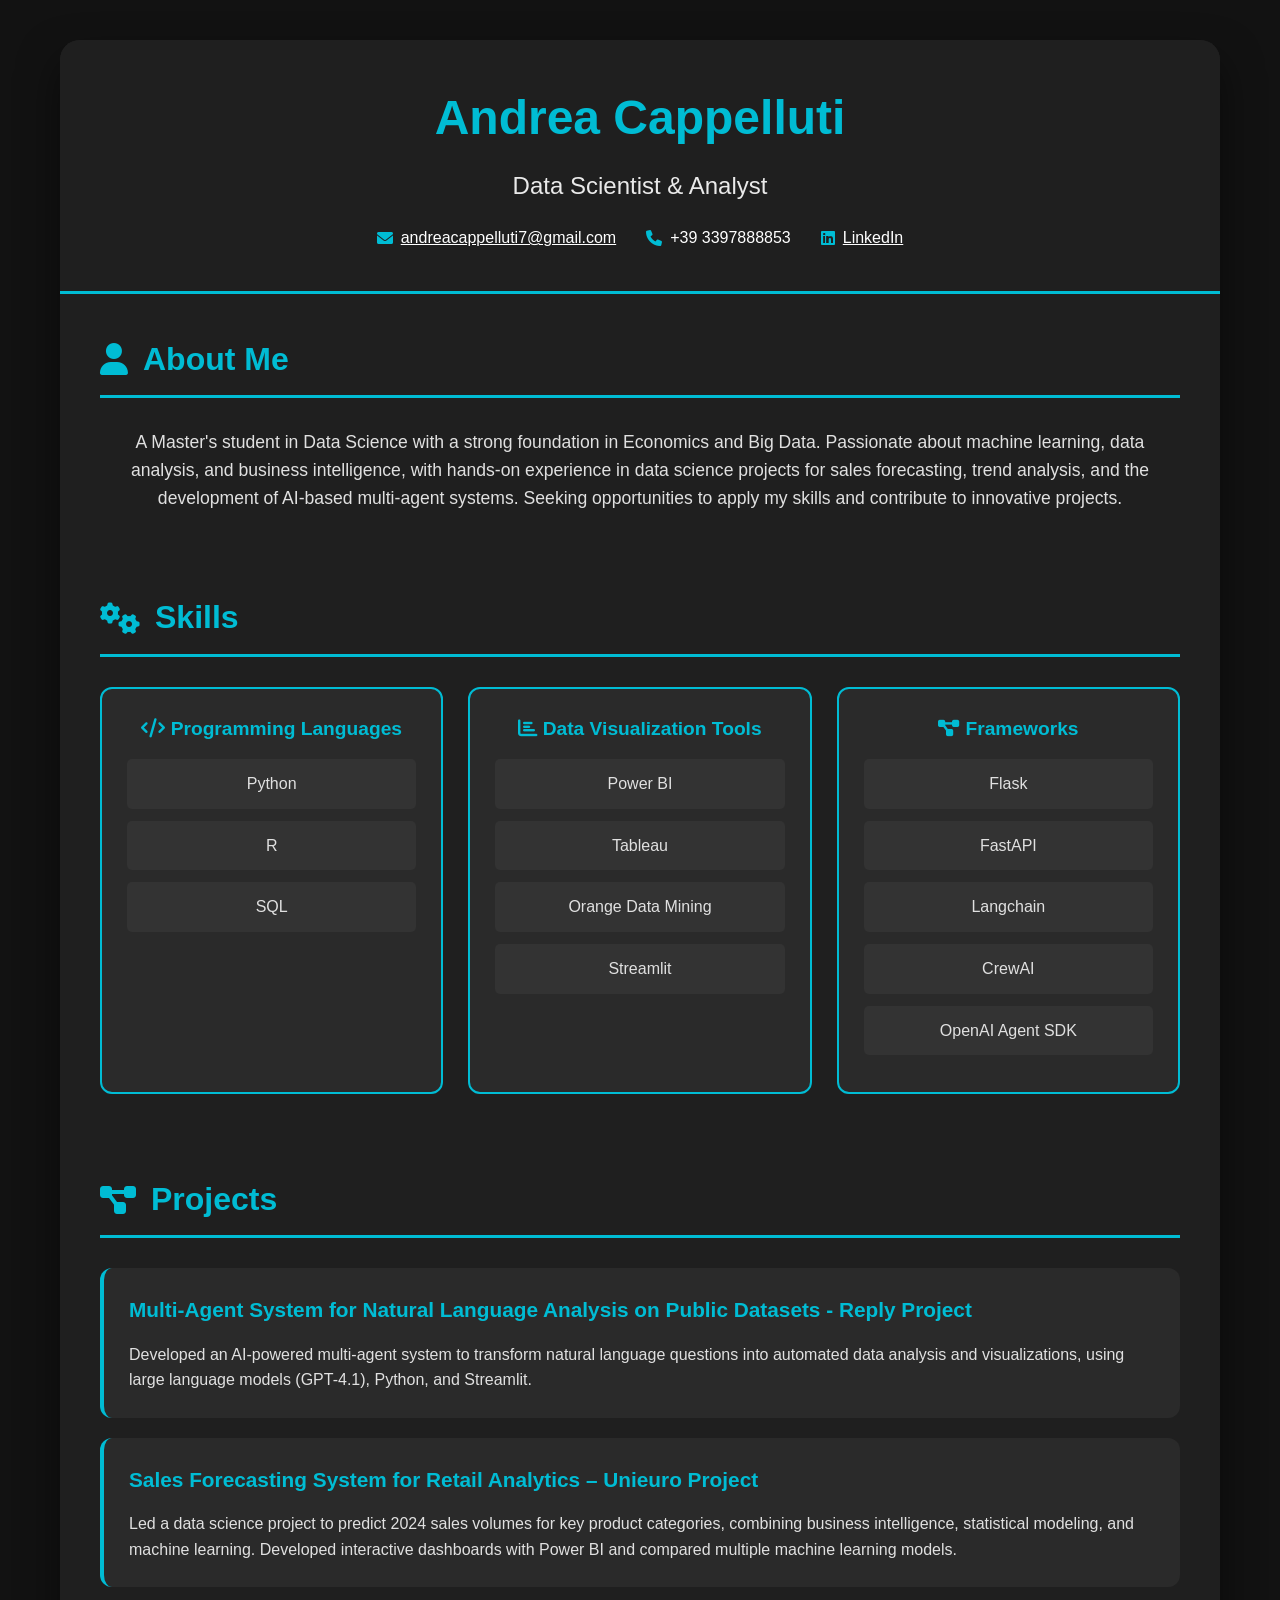
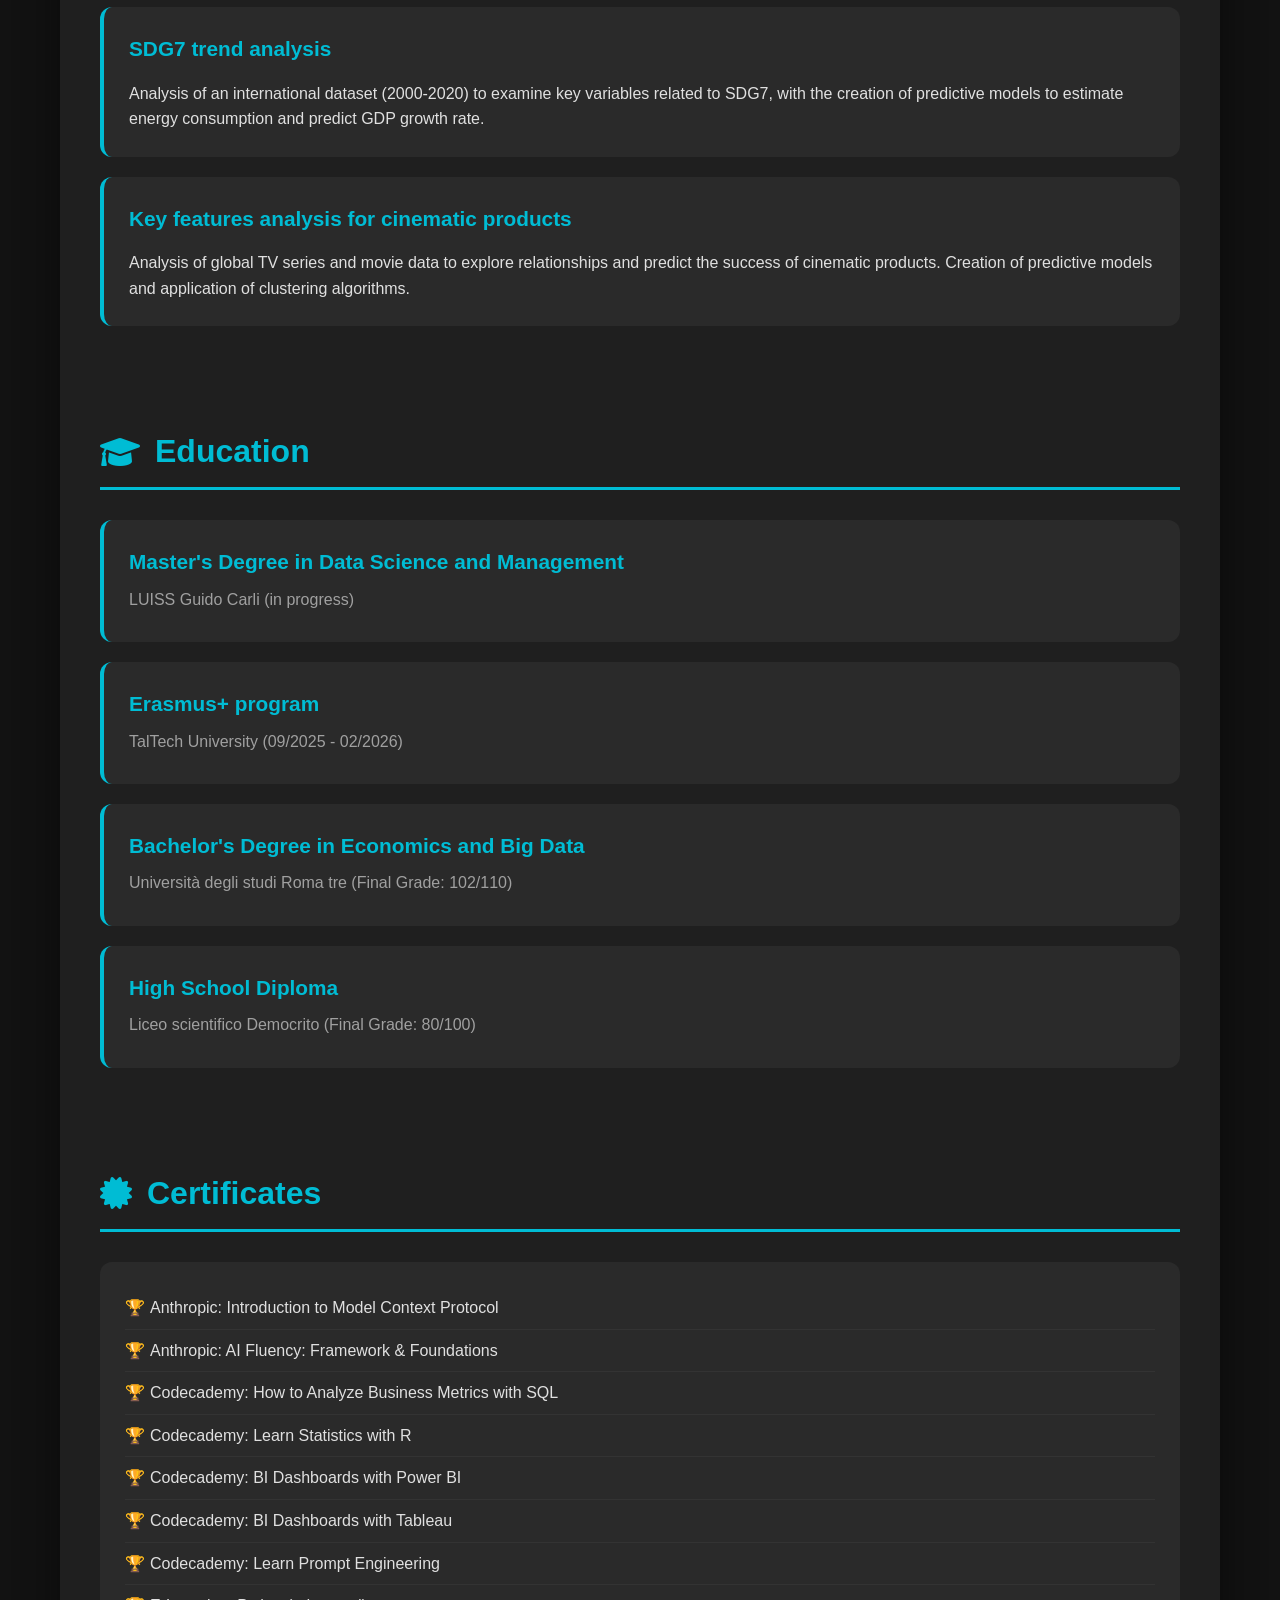
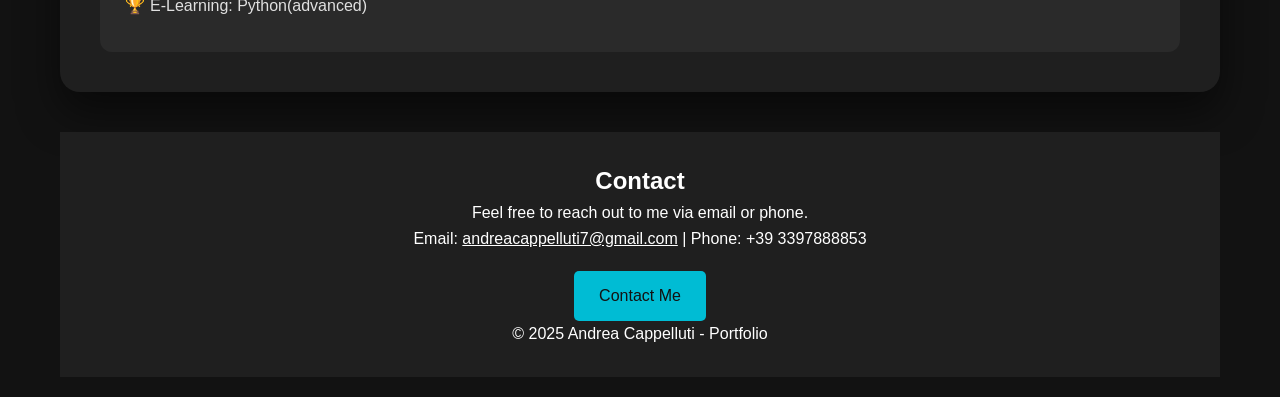
==== index.html @ 11906737 "Rename portfolio_andrea_cappelluti.html to index.html" ====
<!DOCTYPE html>
<html lang="en">
<head>
    <meta charset="UTF-8">
    <meta name="viewport" content="width=device-width, initial-scale=1.0">
    <title>Andrea Cappelluti - Portfolio</title>
    <link href="https://cdnjs.cloudflare.com/ajax/libs/font-awesome/6.0.0/css/all.min.css" rel="stylesheet">
    <style>
        * {
            margin: 0;
            padding: 0;
            box-sizing: border-box;
        }

        body {
            font-family: 'Segoe UI', Tahoma, Geneva, Verdana, sans-serif;
            line-height: 1.6;
            color: #e0e0e0;
            background: #121212;
            min-height: 100vh;
        }

        .container {
            max-width: 1200px;
            margin: 0 auto;
            padding: 20px;
        }

        .portfolio-card {
            background: #1f1f1f;
            border-radius: 20px;
            box-shadow: 0 20px 40px rgba(0, 0, 0, 0.5);
            overflow: hidden;
            margin: 20px 0;
            transition: transform 0.3s ease;
        }

        .portfolio-card:hover {
            transform: translateY(-5px);
        }

        .header {
            background: #1f1f1f;
            color: white;
            padding: 40px;
            text-align: center;
            position: relative;
            border-bottom: 3px solid #00bcd4;
        }

        .profile-info {
            position: relative;
            z-index: 2;
        }

        .name {
            font-size: 3rem;
            font-weight: 700;
            margin-bottom: 10px;
            color: #00bcd4;
        }

        .title {
            font-size: 1.5rem;
            margin-bottom: 20px;
            opacity: 0.9;
        }

        .contact-info {
            display: flex;
            justify-content: center;
            flex-wrap: wrap;
            gap: 30px;
            margin-top: 20px;
        }

        .contact-item {
            display: flex;
            align-items: center;
            gap: 8px;
            font-size: 1rem;
        }

        .contact-item i {
            color: #00bcd4;
        }

        .section {
            padding: 40px;
        }

        .section-title {
            font-size: 2rem;
            margin-bottom: 30px;
            color: #00bcd4;
            border-bottom: 3px solid #00bcd4;
            padding-bottom: 10px;
            display: flex;
            align-items: center;
            gap: 15px;
        }

        .section-title i {
            color: #00bcd4;
        }

        .about-me p {
            font-size: 1.1rem;
            text-align: center;
        }

        .skills-grid {
            display: grid;
            grid-template-columns: repeat(auto-fit, minmax(280px, 1fr));
            gap: 25px;
        }

        .skill-category {
            background: #2a2a2a;
            border-radius: 12px;
            padding: 25px;
            text-align: center;
            border: 2px solid #00bcd4;
            transition: all 0.3s ease;
        }

        .skill-category:hover {
            transform: translateY(-5px);
            box-shadow: 0 10px 20px rgba(0,188,212,0.4);
        }

        .skill-category h3 {
            color: #00bcd4;
            margin-bottom: 15px;
            font-size: 1.2rem;
        }

        .skill-list {
            list-style: none;
            padding: 0;
        }

        .skill-list li {
            background: #333;
            color: #e0e0e0;
            padding: 12px;
            margin-bottom: 12px;
            border-radius: 5px;
            transition: background 0.3s ease;
        }

        .skill-list li:hover {
            background: #00bcd4;
            color: #121212;
        }

        .project-item {
            background: #2a2a2a;
            border-radius: 12px;
            padding: 25px;
            margin-bottom: 20px;
            border-left: 4px solid #00bcd4;
            transition: all 0.3s ease;
        }

        .project-item:hover {
            background: #333;
            transform: translateX(5px);
        }

        .project-title {
            font-size: 1.3rem;
            font-weight: 600;
            color: #00bcd4;
            margin-bottom: 8px;
        }

        .project-description {
            margin-top: 15px;
        }

        .education-item {
            background: #2a2a2a;
            border-radius: 12px;
            padding: 25px;
            margin-bottom: 20px;
            border-left: 4px solid #00bcd4;
        }

        .degree {
            font-size: 1.3rem;
            font-weight: 600;
            color: #00bcd4;
            margin-bottom: 8px;
        }

        .university {
            color: #a0a0a0;
            font-weight: 500;
            margin-bottom: 5px;
        }

        .certificates {
            background: #2a2a2a;
            border-radius: 12px;
            padding: 25px;
            margin-top: 20px;
        }

        .certificates h3 {
            color: #00bcd4;
            margin-bottom: 15px;
        }

        .cert-list {
            list-style: none;
        }

        .cert-list li {
            padding: 8px 0;
            padding-left: 25px;
            position: relative;
            border-bottom: 1px solid #333;
        }

        .cert-list li:last-child {
            border-bottom: none;
        }

        .cert-list li::before {
            content: '🏆';
            position: absolute;
            left: 0;
            color: #00bcd4;
        }

        .footer {
            text-align: center;
            padding: 30px;
            background: #1f1f1f;
            color: white;
            margin-top: 40px;
        }

        .contact-btn {
            display: inline-block;
            padding: 12px 25px;
            background: #00bcd4;
            color: #121212;
            border-radius: 5px;
            text-decoration: none;
            margin-top: 20px;
            transition: background 0.3s ease;
        }

        .contact-btn:hover {
            background: #0097a7;
            text-decoration: none;
        }

    </style>
</head>
<body>
    <div class="container">
        <div class="portfolio-card">
            <div class="header">
                <div class="profile-info">
                    <h1 class="name">Andrea Cappelluti</h1>
                    <p class="title">Data Scientist & Analyst</p>
                    <div class="contact-info">
                        <div class="contact-item">
                            <i class="fas fa-envelope"></i>
                            <a href="mailto:andreacappelluti7@gmail.com" style="color: white;">andreacappelluti7@gmail.com</a>
                        </div>
                        <div class="contact-item">
                            <i class="fas fa-phone"></i>
                            <span>+39 3397888853</span>
                        </div>
                        <div class="contact-item">
                            <i class="fab fa-linkedin"></i>
                            <a href="https://www.linkedin.com/in/andrea-cappelluti-9b1a61282" style="color: white;" target="_blank">LinkedIn</a>
                        </div>
                    </div>
                </div>
            </div>

            <div class="section about-me">
                <h2 class="section-title">
                    <i class="fas fa-user"></i>
                    About Me
                </h2>
                <p>A Master's student in Data Science with a strong foundation in Economics and Big Data. Passionate about machine learning, data analysis, and business intelligence, with hands-on experience in data science projects for sales forecasting, trend analysis, and the development of AI-based multi-agent systems. Seeking opportunities to apply my skills and contribute to innovative projects.</p>
            </div>

            <div class="section">
                <h2 class="section-title">
                    <i class="fas fa-cogs"></i>
                    Skills
                </h2>
                <div class="skills-grid">
                    <div class="skill-category">
                        <h3><i class="fas fa-code"></i> Programming Languages</h3>
                        <ul class="skill-list">
                            <li>Python</li>
                            <li>R</li>
                            <li>SQL</li>
                        </ul>
                    </div>
                    <div class="skill-category">
                        <h3><i class="fas fa-chart-bar"></i> Data Visualization Tools</h3>
                        <ul class="skill-list">
                            <li>Power BI</li>
                            <li>Tableau</li>
                            <li>Orange Data Mining</li>
                            <li>Streamlit</li>
                        </ul>
                    </div>
                    <div class="skill-category">
                        <h3><i class="fas fa-project-diagram"></i> Frameworks</h3>
                        <ul class="skill-list">
                            <li>Flask</li>
                            <li>FastAPI</li>
                            <li>Langchain</li>
                            <li>CrewAI</li>
                            <li>OpenAI Agent SDK</li>
                        </ul>
                    </div>
                </div>
            </div>

            <div class="section">
                <h2 class="section-title">
                    <i class="fas fa-project-diagram"></i>
                    Projects
                </h2>
                <div class="project-item">
                    <h3 class="project-title">Multi-Agent System for Natural Language Analysis on Public Datasets - Reply Project</h3>
                    <p class="project-description">Developed an AI-powered multi-agent system to transform natural language questions into automated data analysis and visualizations, using large language models (GPT-4.1), Python, and Streamlit.</p>
                </div>
                <div class="project-item">
                    <h3 class="project-title">Sales Forecasting System for Retail Analytics – Unieuro Project</h3>
                    <p class="project-description">Led a data science project to predict 2024 sales volumes for key product categories, combining business intelligence, statistical modeling, and machine learning. Developed interactive dashboards with Power BI and compared multiple machine learning models.</p>
                </div>
                <div class="project-item">
                    <h3 class="project-title">SDG7 trend analysis</h3>
                    <p class="project-description">Analysis of an international dataset (2000-2020) to examine key variables related to SDG7, with the creation of predictive models to estimate energy consumption and predict GDP growth rate.</p>
                </div>
                <div class="project-item">
                    <h3 class="project-title">Key features analysis for cinematic products</h3>
                    <p class="project-description">Analysis of global TV series and movie data to explore relationships and predict the success of cinematic products. Creation of predictive models and application of clustering algorithms.</p>
                </div>
            </div>

            <div class="section">
                <h2 class="section-title">
                    <i class="fas fa-graduation-cap"></i>
                    Education
                </h2>
                <div class="education-item">
                    <h3 class="degree">Master's Degree in Data Science and Management</h3>
                    <p class="university">LUISS Guido Carli (in progress)</p>
                </div>
                <div class="education-item">
                    <h3 class="degree">Erasmus+ program</h3>
                    <p class="university">TalTech University (09/2025 - 02/2026)</p>
                </div>
                <div class="education-item">
                    <h3 class="degree">Bachelor's Degree in Economics and Big Data</h3>
                    <p class="university">Università degli studi Roma tre (Final Grade: 102/110)</p>
                </div>
                <div class="education-item">
                    <h3 class="degree">High School Diploma</h3>
                    <p class="university">Liceo scientifico Democrito (Final Grade: 80/100)</p>
                </div>
            </div>

            <div class="section">
                <h2 class="section-title">
                    <i class="fas fa-certificate"></i>
                    Certificates
                </h2>
                <div class="certificates">
                    <ul class="cert-list">
                        <li>Anthropic: Introduction to Model Context Protocol</li>
                        <li>Anthropic: AI Fluency: Framework & Foundations</li>
                        <li>Codecademy: How to Analyze Business Metrics with SQL</li>
                        <li>Codecademy: Learn Statistics with R</li>
                        <li>Codecademy: BI Dashboards with Power BI</li>
                        <li>Codecademy: BI Dashboards with Tableau</li>
                        <li>Codecademy: Learn Prompt Engineering</li>
                        <li>E-Learning: Python(advanced)</li>
                    </ul>
                </div>
            </div>
        </div>

        <div class="footer" id="contact">
            <h2>Contact</h2>
            <p>Feel free to reach out to me via email or phone.</p>
            <p>Email: <a href="mailto:andreacappelluti7@gmail.com" style="color: white;">andreacappelluti7@gmail.com</a> | Phone: +39 3397888853</p>
            <a href="#" class="contact-btn">Contact Me</a>
            <p>&copy; 2025 Andrea Cappelluti - Portfolio</p>
        </div>
    </div>

    <script>
        document.querySelectorAll('a[href^="#"]').forEach(anchor => {
            anchor.addEventListener('click', function (e) {
                e.preventDefault();
                document.querySelector(this.getAttribute('href')).scrollIntoView({
                    behavior: 'smooth'
                });
            });
        });
    </script>
</body>
</html>
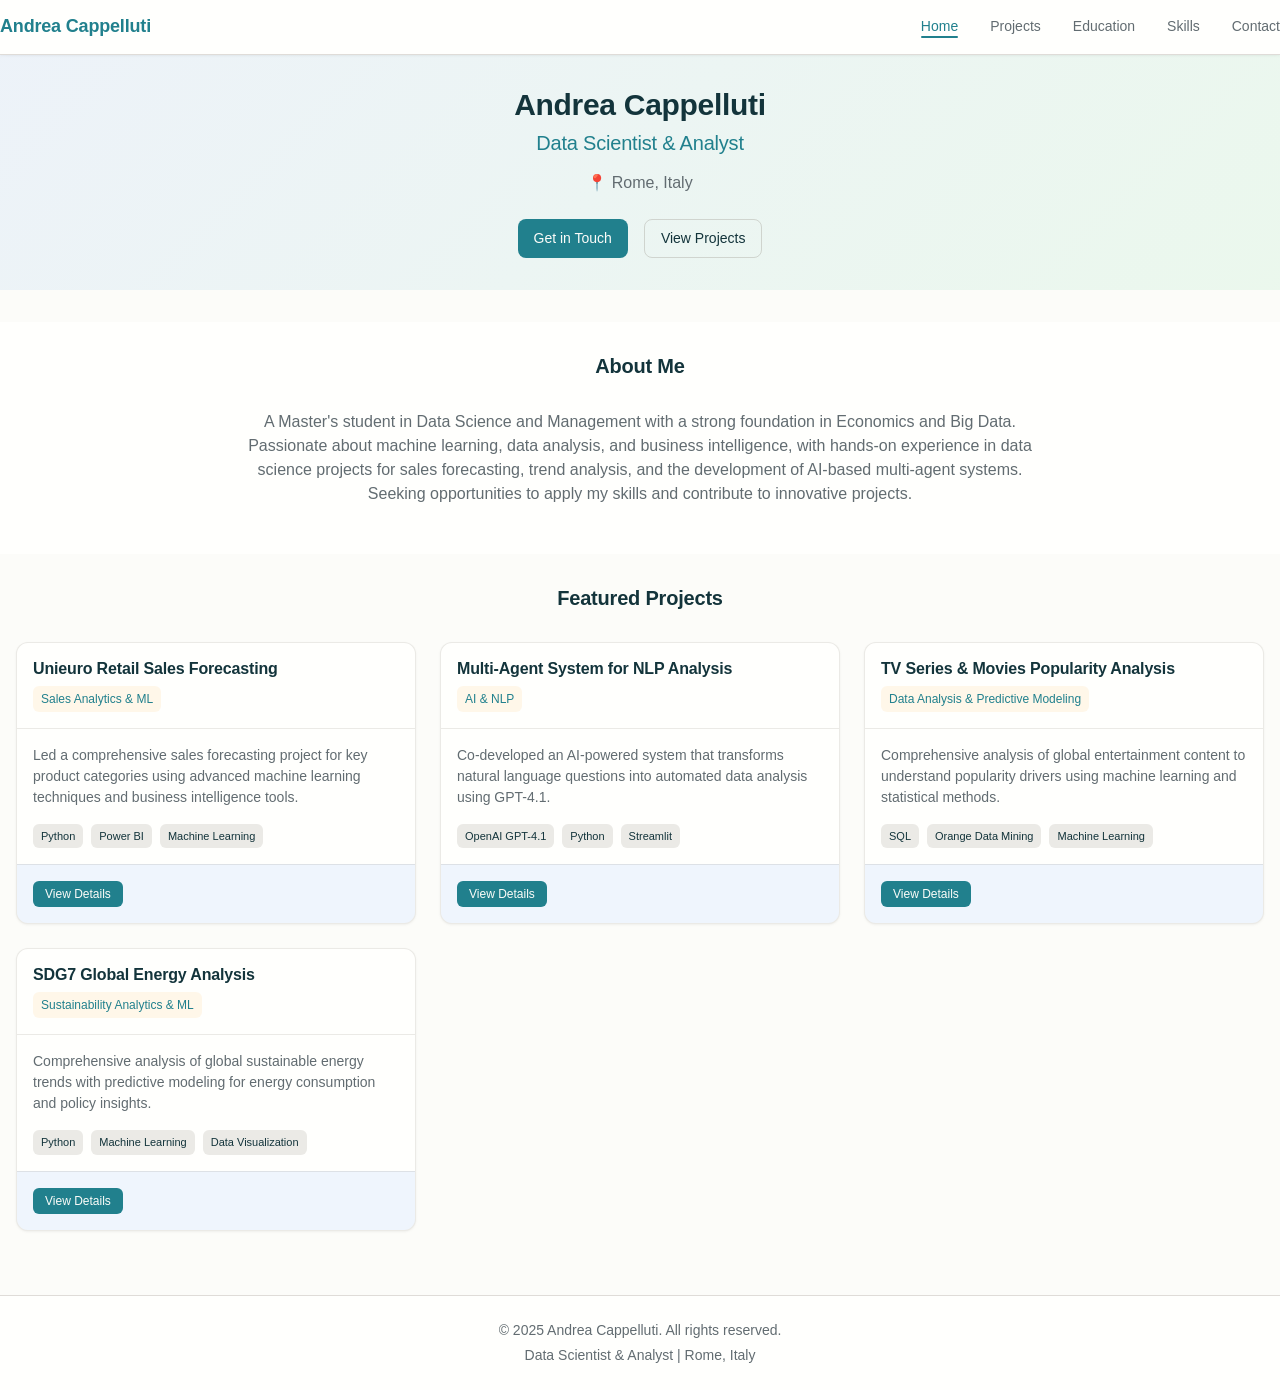
==== commit 1d0a4403: "Add files via upload" ====
--- a/index.html
+++ b/index.html
@@ -1,418 +1,409 @@
-
 <!DOCTYPE html>
 <html lang="en">
 <head>
     <meta charset="UTF-8">
     <meta name="viewport" content="width=device-width, initial-scale=1.0">
-    <title>Andrea Cappelluti - Portfolio</title>
-    <link href="https://cdnjs.cloudflare.com/ajax/libs/font-awesome/6.0.0/css/all.min.css" rel="stylesheet">
-    <style>
-        * {
-            margin: 0;
-            padding: 0;
-            box-sizing: border-box;
-        }
-
-        body {
-            font-family: 'Segoe UI', Tahoma, Geneva, Verdana, sans-serif;
-            line-height: 1.6;
-            color: #e0e0e0;
-            background: #121212;
-            min-height: 100vh;
-        }
-
-        .container {
-            max-width: 1200px;
-            margin: 0 auto;
-            padding: 20px;
-        }
-
-        .portfolio-card {
-            background: #1f1f1f;
-            border-radius: 20px;
-            box-shadow: 0 20px 40px rgba(0, 0, 0, 0.5);
-            overflow: hidden;
-            margin: 20px 0;
-            transition: transform 0.3s ease;
-        }
-
-        .portfolio-card:hover {
-            transform: translateY(-5px);
-        }
-
-        .header {
-            background: #1f1f1f;
-            color: white;
-            padding: 40px;
-            text-align: center;
-            position: relative;
-            border-bottom: 3px solid #00bcd4;
-        }
-
-        .profile-info {
-            position: relative;
-            z-index: 2;
-        }
-
-        .name {
-            font-size: 3rem;
-            font-weight: 700;
-            margin-bottom: 10px;
-            color: #00bcd4;
-        }
-
-        .title {
-            font-size: 1.5rem;
-            margin-bottom: 20px;
-            opacity: 0.9;
-        }
-
-        .contact-info {
-            display: flex;
-            justify-content: center;
-            flex-wrap: wrap;
-            gap: 30px;
-            margin-top: 20px;
-        }
-
-        .contact-item {
-            display: flex;
-            align-items: center;
-            gap: 8px;
-            font-size: 1rem;
-        }
-
-        .contact-item i {
-            color: #00bcd4;
-        }
-
-        .section {
-            padding: 40px;
-        }
-
-        .section-title {
-            font-size: 2rem;
-            margin-bottom: 30px;
-            color: #00bcd4;
-            border-bottom: 3px solid #00bcd4;
-            padding-bottom: 10px;
-            display: flex;
-            align-items: center;
-            gap: 15px;
-        }
-
-        .section-title i {
-            color: #00bcd4;
-        }
-
-        .about-me p {
-            font-size: 1.1rem;
-            text-align: center;
-        }
-
-        .skills-grid {
-            display: grid;
-            grid-template-columns: repeat(auto-fit, minmax(280px, 1fr));
-            gap: 25px;
-        }
-
-        .skill-category {
-            background: #2a2a2a;
-            border-radius: 12px;
-            padding: 25px;
-            text-align: center;
-            border: 2px solid #00bcd4;
-            transition: all 0.3s ease;
-        }
-
-        .skill-category:hover {
-            transform: translateY(-5px);
-            box-shadow: 0 10px 20px rgba(0,188,212,0.4);
-        }
-
-        .skill-category h3 {
-            color: #00bcd4;
-            margin-bottom: 15px;
-            font-size: 1.2rem;
-        }
-
-        .skill-list {
-            list-style: none;
-            padding: 0;
-        }
-
-        .skill-list li {
-            background: #333;
-            color: #e0e0e0;
-            padding: 12px;
-            margin-bottom: 12px;
-            border-radius: 5px;
-            transition: background 0.3s ease;
-        }
-
-        .skill-list li:hover {
-            background: #00bcd4;
-            color: #121212;
-        }
-
-        .project-item {
-            background: #2a2a2a;
-            border-radius: 12px;
-            padding: 25px;
-            margin-bottom: 20px;
-            border-left: 4px solid #00bcd4;
-            transition: all 0.3s ease;
-        }
-
-        .project-item:hover {
-            background: #333;
-            transform: translateX(5px);
-        }
-
-        .project-title {
-            font-size: 1.3rem;
-            font-weight: 600;
-            color: #00bcd4;
-            margin-bottom: 8px;
-        }
-
-        .project-description {
-            margin-top: 15px;
-        }
-
-        .education-item {
-            background: #2a2a2a;
-            border-radius: 12px;
-            padding: 25px;
-            margin-bottom: 20px;
-            border-left: 4px solid #00bcd4;
-        }
-
-        .degree {
-            font-size: 1.3rem;
-            font-weight: 600;
-            color: #00bcd4;
-            margin-bottom: 8px;
-        }
-
-        .university {
-            color: #a0a0a0;
-            font-weight: 500;
-            margin-bottom: 5px;
-        }
-
-        .certificates {
-            background: #2a2a2a;
-            border-radius: 12px;
-            padding: 25px;
-            margin-top: 20px;
-        }
-
-        .certificates h3 {
-            color: #00bcd4;
-            margin-bottom: 15px;
-        }
-
-        .cert-list {
-            list-style: none;
-        }
-
-        .cert-list li {
-            padding: 8px 0;
-            padding-left: 25px;
-            position: relative;
-            border-bottom: 1px solid #333;
-        }
-
-        .cert-list li:last-child {
-            border-bottom: none;
-        }
-
-        .cert-list li::before {
-            content: '🏆';
-            position: absolute;
-            left: 0;
-            color: #00bcd4;
-        }
-
-        .footer {
-            text-align: center;
-            padding: 30px;
-            background: #1f1f1f;
-            color: white;
-            margin-top: 40px;
-        }
-
-        .contact-btn {
-            display: inline-block;
-            padding: 12px 25px;
-            background: #00bcd4;
-            color: #121212;
-            border-radius: 5px;
-            text-decoration: none;
-            margin-top: 20px;
-            transition: background 0.3s ease;
-        }
-
-        .contact-btn:hover {
-            background: #0097a7;
-            text-decoration: none;
-        }
-
-    </style>
+    <title>Andrea Cappelluti - Data Scientist & Analyst</title>
+    <link rel="stylesheet" href="style.css">
 </head>
 <body>
-    <div class="container">
-        <div class="portfolio-card">
-            <div class="header">
-                <div class="profile-info">
-                    <h1 class="name">Andrea Cappelluti</h1>
-                    <p class="title">Data Scientist & Analyst</p>
+    <!-- Header Navigation -->
+    <header class="header">
+        <nav class="nav container">
+            <div class="nav__brand">
+                <h2>Andrea Cappelluti</h2>
+            </div>
+            <div class="nav__menu">
+                <ul class="nav__list">
+                    <li><a href="#home" class="nav__link active" data-page="home">Home</a></li>
+                    <li><a href="#projects" class="nav__link" data-page="projects">Projects</a></li>
+                    <li><a href="#education" class="nav__link" data-page="education">Education</a></li>
+                    <li><a href="#skills" class="nav__link" data-page="skills">Skills</a></li>
+                    <li><a href="#contact" class="nav__link" data-page="contact">Contact</a></li>
+                </ul>
+            </div>
+        </nav>
+    </header>
+
+    <main class="main">
+        <!-- HOME PAGE -->
+        <section id="home" class="page active">
+            <!-- Hero Section -->
+            <section class="hero">
+                <div class="container">
+                    <div class="hero__content">
+                        <div class="hero__text">
+                            <h1 class="hero__name">Andrea Cappelluti</h1>
+                            <h2 class="hero__title">Data Scientist & Analyst</h2>
+                            <p class="hero__location">📍 Rome, Italy</p>
+                            <div class="hero__actions">
+                                <a href="#contact" class="btn btn--primary" data-page="contact">Get in Touch</a>
+                                <a href="#projects" class="btn btn--outline" data-page="projects">View Projects</a>
+                            </div>
+                        </div>
+                        
+                    </div>
+                </div>
+            </section>
+
+            <!-- About Section -->
+            <section class="about">
+                <div class="container">
+                    <h2 class="section-title">About Me</h2>
+                    <div class="about__content">
+                        <p class="about__text">A Master's student in Data Science and Management with a strong foundation in Economics and Big Data. Passionate about machine learning, data analysis, and business intelligence, with hands-on experience in data science projects for sales forecasting, trend analysis, and the development of AI-based multi-agent systems. Seeking opportunities to apply my skills and contribute to innovative projects.</p>
+                    </div>
+                </div>
+            </section>
+
+            <!-- Featured Projects Section -->
+            <section class="featured-projects">
+                <div class="container">
+                    <h2 class="section-title">Featured Projects</h2>
+                    <div class="projects-grid">
+                        <div class="project-card" data-project="unieuro-forecasting">
+                            <div class="project-card__header">
+                                <h3 class="project-card__title">Unieuro Retail Sales Forecasting</h3>
+                                <span class="project-card__category">Sales Analytics & ML</span>
+                            </div>
+                            <div class="project-card__body">
+                                <p class="project-card__description">Led a comprehensive sales forecasting project for key product categories using advanced machine learning techniques and business intelligence tools.</p>
+                                <div class="project-card__tech">
+                                    <span class="tech-tag">Python</span>
+                                    <span class="tech-tag">Power BI</span>
+                                    <span class="tech-tag">Machine Learning</span>
+                                </div>
+                            </div>
+                            <div class="project-card__footer">
+                                <button class="btn btn--sm btn--primary project-details-btn" data-project="unieuro-forecasting">View Details</button>
+                            </div>
+                        </div>
+
+                        <div class="project-card" data-project="multi-agent-system">
+                            <div class="project-card__header">
+                                <h3 class="project-card__title">Multi-Agent System for NLP Analysis</h3>
+                                <span class="project-card__category">AI & NLP</span>
+                            </div>
+                            <div class="project-card__body">
+                                <p class="project-card__description">Co-developed an AI-powered system that transforms natural language questions into automated data analysis using GPT-4.1.</p>
+                                <div class="project-card__tech">
+                                    <span class="tech-tag">OpenAI GPT-4.1</span>
+                                    <span class="tech-tag">Python</span>
+                                    <span class="tech-tag">Streamlit</span>
+                                </div>
+                            </div>
+                            <div class="project-card__footer">
+                                <button class="btn btn--sm btn--primary project-details-btn" data-project="multi-agent-system">View Details</button>
+                            </div>
+                        </div>
+
+                        <div class="project-card" data-project="tv-movies-analysis">
+                            <div class="project-card__header">
+                                <h3 class="project-card__title">TV Series & Movies Popularity Analysis</h3>
+                                <span class="project-card__category">Data Analysis & Predictive Modeling</span>
+                            </div>
+                            <div class="project-card__body">
+                                <p class="project-card__description">Comprehensive analysis of global entertainment content to understand popularity drivers using machine learning and statistical methods.</p>
+                                <div class="project-card__tech">
+                                    <span class="tech-tag">SQL</span>
+                                    <span class="tech-tag">Orange Data Mining</span>
+                                    <span class="tech-tag">Machine Learning</span>
+                                </div>
+                            </div>
+                            <div class="project-card__footer">
+                                <button class="btn btn--sm btn--primary project-details-btn" data-project="tv-movies-analysis">View Details</button>
+                            </div>
+                        </div>
+
+                        <div class="project-card" data-project="sdg7-energy-analysis">
+                            <div class="project-card__header">
+                                <h3 class="project-card__title">SDG7 Global Energy Analysis</h3>
+                                <span class="project-card__category">Sustainability Analytics & ML</span>
+                            </div>
+                            <div class="project-card__body">
+                                <p class="project-card__description">Comprehensive analysis of global sustainable energy trends with predictive modeling for energy consumption and policy insights.</p>
+                                <div class="project-card__tech">
+                                    <span class="tech-tag">Python</span>
+                                    <span class="tech-tag">Machine Learning</span>
+                                    <span class="tech-tag">Data Visualization</span>
+                                </div>
+                            </div>
+                            <div class="project-card__footer">
+                                <button class="btn btn--sm btn--primary project-details-btn" data-project="sdg7-energy-analysis">View Details</button>
+                            </div>
+                        </div>
+                    </div>
+                </div>
+            </section>
+        </section>
+
+        <!-- PROJECTS PAGE -->
+        <section id="projects" class="page">
+            <div class="container">
+                <h1 class="page-title">Projects</h1>
+                <div class="projects-list">
+                    <div class="project-item">
+                        <h3 class="project-title">Unieuro Retail Sales Forecasting</h3>
+                        <span class="project-period">March 2025 - April 2025</span>
+                        <p class="project-overview">Led a comprehensive sales forecasting project for key product categories using advanced machine learning techniques and business intelligence tools.</p>
+                        <button class="btn btn--primary project-details-btn" data-project="unieuro-forecasting">View Details</button>
+                    </div>
+                    <div class="project-item">
+                        <h3 class="project-title">Multi-Agent System for Natural Language Civic Data Analysis</h3>
+                        <span class="project-period">March 2025 - April 2025</span>
+                        <p class="project-overview">Co-developed an AI-powered multi-agent system capable of answering natural language questions with real data analysis and visualizations.</p>
+                        <button class="btn btn--primary project-details-btn" data-project="multi-agent-system">View Details</button>
+                    </div>
+                    <div class="project-item">
+                        <h3 class="project-title">Analysis of TV Series and Movies Popularity</h3>
+                        <span class="project-period">January 2024 - March 2024</span>
+                        <p class="project-overview">Comprehensive analysis of global entertainment content to understand popularity drivers using machine learning and statistical methods.</p>
+                        <button class="btn btn--primary project-details-btn" data-project="tv-movies-analysis">View Details</button>
+                    </div>
+                    <div class="project-item">
+                        <h3 class="project-title">SDG7 Global Energy Analysis & Prediction</h3>
+                        <span class="project-period">March 2024 - May 2024</span>
+                        <p class="project-overview">Academic research project exploring global sustainable energy trends focusing on UN SDG7 with predictive modeling.</p>
+                        <button class="btn btn--primary project-details-btn" data-project="sdg7-energy-analysis">View Details</button>
+                    </div>
+                </div>
+            </div>
+        </section>
+
+        <!-- PROJECT DETAIL MODAL -->
+        <div id="project-modal" class="modal hidden">
+            <div class="modal__overlay">
+                <div class="modal__content">
+                    <div class="modal__header">
+                        <h2 id="modal-title"></h2>
+                        <button class="modal__close">&times;</button>
+                    </div>
+                    <div class="modal__body">
+                        <div class="project-detail">
+                            <p id="modal-period" class="project-period"></p>
+                            <p id="modal-category" class="project-category"></p>
+                            
+                            <h3>Project Overview</h3>
+                            <p id="modal-overview"></p>
+                            
+                            <h3>Key Responsibilities & Workflow</h3>
+                            <ul id="modal-workflow"></ul>
+                            
+                            <h3>Technical Methodology</h3>
+                            <p id="modal-methodology"></p>
+                            
+                            <h3>Results & Findings</h3>
+                            <p id="modal-results"></p>
+                            
+                            <h3>Technical Stack</h3>
+                            <p id="modal-tech-stack"></p>
+                        </div>
+                    </div>
+                </div>
+            </div>
+        </div>
+
+        <!-- EDUCATION PAGE -->
+        <section id="education" class="page">
+            <div class="container">
+                <h1 class="page-title">Education & Qualifications</h1>
+                
+                <div class="education-section">
+                    <h2 class="section-subtitle">Academic Background</h2>
+                    <div class="timeline">
+                        <div class="timeline-item">
+                            <div class="timeline-marker"></div>
+                            <div class="timeline-content">
+                                <h3>Master's Degree in Data Science and Management (ENG)</h3>
+                                <p class="institution">LUISS Guido Carli, Rome, Italy</p>
+                                <p class="period">09/2024 – Present</p>
+                            </div>
+                        </div>
+                        
+                        <div class="timeline-item">
+                            <div class="timeline-marker"></div>
+                            <div class="timeline-content">
+                                <h3>Erasmus+ Exchange Program</h3>
+                                <p class="institution">TalTech University, Tallinn, Estonia</p>
+                                <p class="period">09/2025 – 02/2026</p>
+                            </div>
+                        </div>
+                        
+                        <div class="timeline-item">
+                            <div class="timeline-marker"></div>
+                            <div class="timeline-content">
+                                <h3>Bachelor's Degree in Economics and Big Data (ITA)</h3>
+                                <p class="institution">Università degli studi Roma tre, Rome, Italy</p>
+                                <p class="period">09/2021 – 07/2024</p>
+                                <p class="grade">Grade: 102/110</p>
+                            </div>
+                        </div>
+                        
+                        <div class="timeline-item">
+                            <div class="timeline-marker"></div>
+                            <div class="timeline-content">
+                                <h3>High School Diploma</h3>
+                                <p class="institution">Liceo scientifico Democrito, Rome, Italy</p>
+                                <p class="period">09/2016 – 06/2021</p>
+                                <p class="grade">Grade: 80/100</p>
+                            </div>
+                        </div>
+                    </div>
+                </div>
+
+                <div class="education-section">
+                    <h2 class="section-subtitle">Certifications</h2>
+                    <div class="certifications-grid">
+                        <div class="certification-card">
+                            <div class="certification-name">Introduction to Model Context Protocol</div>
+                            <div class="certification-org">Anthropic</div>
+                        </div>
+                        <div class="certification-card">
+                            <div class="certification-name">AI Fluency: Framework & Foundations</div>
+                            <div class="certification-org">Anthropic</div>
+                        </div>
+                        <div class="certification-card">
+                            <div class="certification-name">How to Analyze Business Metrics with SQL</div>
+                            <div class="certification-org">Codecademy</div>
+                        </div>
+                        <div class="certification-card">
+                            <div class="certification-name">Learn Statistics with R</div>
+                            <div class="certification-org">Codecademy</div>
+                        </div>
+                        <div class="certification-card">
+                            <div class="certification-name">BI Dashboards with Power BI</div>
+                            <div class="certification-org">Codecademy</div>
+                        </div>
+                        <div class="certification-card">
+                            <div class="certification-name">BI Dashboards with Tableau</div>
+                            <div class="certification-org">Codecademy</div>
+                        </div>
+                        <div class="certification-card">
+                            <div class="certification-name">Learn Prompt Engineering</div>
+                            <div class="certification-org">Codecademy</div>
+                        </div>
+                        <div class="certification-card">
+                            <div class="certification-name">Python (Advanced)</div>
+                            <div class="certification-org">Study Section E-Learning</div>
+                        </div>
+                    </div>
+                </div>
+
+                <div class="education-section">
+                    <h2 class="section-subtitle">Languages</h2>
+                    <div class="languages">
+                        <div class="language-item">
+                            <h3>Italian</h3>
+                            <p>Native</p>
+                        </div>
+                        <div class="language-item">
+                            <h3>English</h3>
+                            <p>B2.4-C1</p>
+                        </div>
+                        <div class="language-item">
+                            <h3>Spanish</h3>
+                            <p>B1</p>
+                        </div>
+                    </div>
+                </div>
+            </div>
+        </section>
+
+        <!-- SKILLS PAGE -->
+        <section id="skills" class="page">
+            <div class="container">
+                <h1 class="page-title">Skills & Technologies</h1>
+                
+                <div class="skills-grid">
+                    <div class="skills-category">
+                        <h2 class="skills-category__title">Languages</h2>
+                        <div class="skills-tags">
+                            <span class="skill-tag">Italian (Native)</span>
+                            <span class="skill-tag">English (B2.4-C1)</span>
+                        </div>
+                    </div>
+
+                    <div class="skills-category">
+                        <h2 class="skills-category__title">IT Skills</h2>
+                        <div class="skills-tags">
+                            <span class="skill-tag">Python</span>
+                            <span class="skill-tag">R</span>
+                            <span class="skill-tag">Orange Data Mining</span>
+                            <span class="skill-tag">SQL</span>
+                            <span class="skill-tag">Power BI</span>
+                            <span class="skill-tag">Tableau</span>
+                            <span class="skill-tag">MSC Office Suite</span>
+                        </div>
+                    </div>
+
+                    <div class="skills-category">
+                        <h2 class="skills-category__title">Certificates</h2>
+                        <div class="skills-tags">
+                            <span class="skill-tag">Introduction to Model Context Protocol - Anthropic</span>
+                            <span class="skill-tag">AI Fluency: Framework & Foundations - Anthropic</span>
+                            <span class="skill-tag">How to Analyze Business Metrics with SQL - Codecademy</span>
+                            <span class="skill-tag">Learn Statistics with R - Codecademy</span>
+                            <span class="skill-tag">BI Dashboards with Power BI - Codecademy</span>
+                            <span class="skill-tag">BI Dashboards with Tableau - Codecademy</span>
+                            <span class="skill-tag">Learn Prompt Engineering - Codecademy</span>
+                            <span class="skill-tag">Python (Advanced) - Study Section E-Learning</span>
+                        </div>
+                    </div>
+                </div>
+            </div>
+        </section>
+
+        <!-- CONTACT PAGE -->
+        <section id="contact" class="page">
+            <div class="container">
+                <h1 class="page-title">Get in Touch</h1>
+                
+                <div class="contact-content">
                     <div class="contact-info">
-                        <div class="contact-item">
-                            <i class="fas fa-envelope"></i>
-                            <a href="mailto:andreacappelluti7@gmail.com" style="color: white;">andreacappelluti7@gmail.com</a>
-                        </div>
-                        <div class="contact-item">
-                            <i class="fas fa-phone"></i>
-                            <span>+39 3397888853</span>
-                        </div>
-                        <div class="contact-item">
-                            <i class="fab fa-linkedin"></i>
-                            <a href="https://www.linkedin.com/in/andrea-cappelluti-9b1a61282" style="color: white;" target="_blank">LinkedIn</a>
-                        </div>
-                    </div>
-                </div>
-            </div>
-
-            <div class="section about-me">
-                <h2 class="section-title">
-                    <i class="fas fa-user"></i>
-                    About Me
-                </h2>
-                <p>A Master's student in Data Science with a strong foundation in Economics and Big Data. Passionate about machine learning, data analysis, and business intelligence, with hands-on experience in data science projects for sales forecasting, trend analysis, and the development of AI-based multi-agent systems. Seeking opportunities to apply my skills and contribute to innovative projects.</p>
-            </div>
-
-            <div class="section">
-                <h2 class="section-title">
-                    <i class="fas fa-cogs"></i>
-                    Skills
-                </h2>
-                <div class="skills-grid">
-                    <div class="skill-category">
-                        <h3><i class="fas fa-code"></i> Programming Languages</h3>
-                        <ul class="skill-list">
-                            <li>Python</li>
-                            <li>R</li>
-                            <li>SQL</li>
-                        </ul>
-                    </div>
-                    <div class="skill-category">
-                        <h3><i class="fas fa-chart-bar"></i> Data Visualization Tools</h3>
-                        <ul class="skill-list">
-                            <li>Power BI</li>
-                            <li>Tableau</li>
-                            <li>Orange Data Mining</li>
-                            <li>Streamlit</li>
-                        </ul>
-                    </div>
-                    <div class="skill-category">
-                        <h3><i class="fas fa-project-diagram"></i> Frameworks</h3>
-                        <ul class="skill-list">
-                            <li>Flask</li>
-                            <li>FastAPI</li>
-                            <li>Langchain</li>
-                            <li>CrewAI</li>
-                            <li>OpenAI Agent SDK</li>
-                        </ul>
-                    </div>
-                </div>
-            </div>
-
-            <div class="section">
-                <h2 class="section-title">
-                    <i class="fas fa-project-diagram"></i>
-                    Projects
-                </h2>
-                <div class="project-item">
-                    <h3 class="project-title">Multi-Agent System for Natural Language Analysis on Public Datasets - Reply Project</h3>
-                    <p class="project-description">Developed an AI-powered multi-agent system to transform natural language questions into automated data analysis and visualizations, using large language models (GPT-4.1), Python, and Streamlit.</p>
-                </div>
-                <div class="project-item">
-                    <h3 class="project-title">Sales Forecasting System for Retail Analytics – Unieuro Project</h3>
-                    <p class="project-description">Led a data science project to predict 2024 sales volumes for key product categories, combining business intelligence, statistical modeling, and machine learning. Developed interactive dashboards with Power BI and compared multiple machine learning models.</p>
-                </div>
-                <div class="project-item">
-                    <h3 class="project-title">SDG7 trend analysis</h3>
-                    <p class="project-description">Analysis of an international dataset (2000-2020) to examine key variables related to SDG7, with the creation of predictive models to estimate energy consumption and predict GDP growth rate.</p>
-                </div>
-                <div class="project-item">
-                    <h3 class="project-title">Key features analysis for cinematic products</h3>
-                    <p class="project-description">Analysis of global TV series and movie data to explore relationships and predict the success of cinematic products. Creation of predictive models and application of clustering algorithms.</p>
-                </div>
-            </div>
-
-            <div class="section">
-                <h2 class="section-title">
-                    <i class="fas fa-graduation-cap"></i>
-                    Education
-                </h2>
-                <div class="education-item">
-                    <h3 class="degree">Master's Degree in Data Science and Management</h3>
-                    <p class="university">LUISS Guido Carli (in progress)</p>
-                </div>
-                <div class="education-item">
-                    <h3 class="degree">Erasmus+ program</h3>
-                    <p class="university">TalTech University (09/2025 - 02/2026)</p>
-                </div>
-                <div class="education-item">
-                    <h3 class="degree">Bachelor's Degree in Economics and Big Data</h3>
-                    <p class="university">Università degli studi Roma tre (Final Grade: 102/110)</p>
-                </div>
-                <div class="education-item">
-                    <h3 class="degree">High School Diploma</h3>
-                    <p class="university">Liceo scientifico Democrito (Final Grade: 80/100)</p>
-                </div>
-            </div>
-
-            <div class="section">
-                <h2 class="section-title">
-                    <i class="fas fa-certificate"></i>
-                    Certificates
-                </h2>
-                <div class="certificates">
-                    <ul class="cert-list">
-                        <li>Anthropic: Introduction to Model Context Protocol</li>
-                        <li>Anthropic: AI Fluency: Framework & Foundations</li>
-                        <li>Codecademy: How to Analyze Business Metrics with SQL</li>
-                        <li>Codecademy: Learn Statistics with R</li>
-                        <li>Codecademy: BI Dashboards with Power BI</li>
-                        <li>Codecademy: BI Dashboards with Tableau</li>
-                        <li>Codecademy: Learn Prompt Engineering</li>
-                        <li>E-Learning: Python(advanced)</li>
-                    </ul>
-                </div>
+                        <h2>Let's Connect</h2>
+                        <p>I'm always interested in discussing data science opportunities, collaborative projects, or just connecting with fellow data enthusiasts. Feel free to reach out!</p>
+                        
+                        <div class="contact-details">
+                            <div class="contact-item">
+                                <strong>Email:</strong>
+                                <a href="mailto:andreacappelluti7@gmail.com">andreacappelluti7@gmail.com</a>
+                            </div>
+                            <div class="contact-item">
+                                <strong>Academic Email:</strong>
+                                <a href="mailto:a.cappelluti@studenti.luiss.it">a.cappelluti@studenti.luiss.it</a>
+                            </div>
+                            <div class="contact-item">
+                                <strong>Phone:</strong>
+                                <a href="tel:+393397888853">+39 3397888853</a>
+                            </div>
+                            <div class="contact-item">
+                                <strong>Location:</strong>
+                                Rome, Italy
+                            </div>
+                        </div>
+
+                        <div class="contact-linkedin">
+                            <a href="https://www.linkedin.com/in/andrea-cappelluti-9b1a61282" target="_blank" class="btn btn--primary btn--lg linkedin-btn">
+                                <span class="linkedin-icon">💼</span>
+                                Connect on LinkedIn
+                            </a>
+                        </div>
+                    </div>
+                </div>
+            </div>
+        </section>
+    </main>
+
+    <!-- Footer -->
+    <footer class="footer">
+        <div class="container">
+            <div class="footer__content">
+                <p>&copy; 2025 Andrea Cappelluti. All rights reserved.</p>
+                <p>Data Scientist & Analyst | Rome, Italy</p>
             </div>
         </div>
-
-        <div class="footer" id="contact">
-            <h2>Contact</h2>
-            <p>Feel free to reach out to me via email or phone.</p>
-            <p>Email: <a href="mailto:andreacappelluti7@gmail.com" style="color: white;">andreacappelluti7@gmail.com</a> | Phone: +39 3397888853</p>
-            <a href="#" class="contact-btn">Contact Me</a>
-            <p>&copy; 2025 Andrea Cappelluti - Portfolio</p>
-        </div>
-    </div>
-
-    <script>
-        document.querySelectorAll('a[href^="#"]').forEach(anchor => {
-            anchor.addEventListener('click', function (e) {
-                e.preventDefault();
-                document.querySelector(this.getAttribute('href')).scrollIntoView({
-                    behavior: 'smooth'
-                });
-            });
-        });
-    </script>
+    </footer>
+
+    <script src="app.js"></script>
 </body>
-</html>
+</html>
--- a/style.css
+++ b/style.css
@@ -0,0 +1,1488 @@
+:root {
+  /* Primitive Color Tokens */
+  --color-white: rgba(255, 255, 255, 1);
+  --color-black: rgba(0, 0, 0, 1);
+  --color-cream-50: rgba(252, 252, 249, 1);
+  --color-cream-100: rgba(255, 255, 253, 1);
+  --color-gray-200: rgba(245, 245, 245, 1);
+  --color-gray-300: rgba(167, 169, 169, 1);
+  --color-gray-400: rgba(119, 124, 124, 1);
+  --color-slate-500: rgba(98, 108, 113, 1);
+  --color-brown-600: rgba(94, 82, 64, 1);
+  --color-charcoal-700: rgba(31, 33, 33, 1);
+  --color-charcoal-800: rgba(38, 40, 40, 1);
+  --color-slate-900: rgba(19, 52, 59, 1);
+  --color-teal-300: rgba(50, 184, 198, 1);
+  --color-teal-400: rgba(45, 166, 178, 1);
+  --color-teal-500: rgba(33, 128, 141, 1);
+  --color-teal-600: rgba(29, 116, 128, 1);
+  --color-teal-700: rgba(26, 104, 115, 1);
+  --color-teal-800: rgba(41, 150, 161, 1);
+  --color-red-400: rgba(255, 84, 89, 1);
+  --color-red-500: rgba(192, 21, 47, 1);
+  --color-orange-400: rgba(230, 129, 97, 1);
+  --color-orange-500: rgba(168, 75, 47, 1);
+
+  /* RGB versions for opacity control */
+  --color-brown-600-rgb: 94, 82, 64;
+  --color-teal-500-rgb: 33, 128, 141;
+  --color-slate-900-rgb: 19, 52, 59;
+  --color-slate-500-rgb: 98, 108, 113;
+  --color-red-500-rgb: 192, 21, 47;
+  --color-red-400-rgb: 255, 84, 89;
+  --color-orange-500-rgb: 168, 75, 47;
+  --color-orange-400-rgb: 230, 129, 97;
+
+  /* Background color tokens (Light Mode) */
+  --color-bg-1: rgba(59, 130, 246, 0.08); /* Light blue */
+  --color-bg-2: rgba(245, 158, 11, 0.08); /* Light yellow */
+  --color-bg-3: rgba(34, 197, 94, 0.08); /* Light green */
+  --color-bg-4: rgba(239, 68, 68, 0.08); /* Light red */
+  --color-bg-5: rgba(147, 51, 234, 0.08); /* Light purple */
+  --color-bg-6: rgba(249, 115, 22, 0.08); /* Light orange */
+  --color-bg-7: rgba(236, 72, 153, 0.08); /* Light pink */
+  --color-bg-8: rgba(6, 182, 212, 0.08); /* Light cyan */
+
+  /* Semantic Color Tokens (Light Mode) */
+  --color-background: var(--color-cream-50);
+  --color-surface: var(--color-cream-100);
+  --color-text: var(--color-slate-900);
+  --color-text-secondary: var(--color-slate-500);
+  --color-primary: var(--color-teal-500);
+  --color-primary-hover: var(--color-teal-600);
+  --color-primary-active: var(--color-teal-700);
+  --color-secondary: rgba(var(--color-brown-600-rgb), 0.12);
+  --color-secondary-hover: rgba(var(--color-brown-600-rgb), 0.2);
+  --color-secondary-active: rgba(var(--color-brown-600-rgb), 0.25);
+  --color-border: rgba(var(--color-brown-600-rgb), 0.2);
+  --color-btn-primary-text: var(--color-cream-50);
+  --color-card-border: rgba(var(--color-brown-600-rgb), 0.12);
+  --color-card-border-inner: rgba(var(--color-brown-600-rgb), 0.12);
+  --color-error: var(--color-red-500);
+  --color-success: var(--color-teal-500);
+  --color-warning: var(--color-orange-500);
+  --color-info: var(--color-slate-500);
+  --color-focus-ring: rgba(var(--color-teal-500-rgb), 0.4);
+  --color-select-caret: rgba(var(--color-slate-900-rgb), 0.8);
+
+  /* Common style patterns */
+  --focus-ring: 0 0 0 3px var(--color-focus-ring);
+  --focus-outline: 2px solid var(--color-primary);
+  --status-bg-opacity: 0.15;
+  --status-border-opacity: 0.25;
+  --select-caret-light: url("data:image/svg+xml,%3Csvg xmlns='http://www.w3.org/2000/svg' width='16' height='16' viewBox='0 0 24 24' fill='none' stroke='%23134252' stroke-width='2' stroke-linecap='round' stroke-linejoin='round'%3E%3Cpolyline points='6 9 12 15 18 9'%3E%3C/polyline%3E%3C/svg%3E");
+  --select-caret-dark: url("data:image/svg+xml,%3Csvg xmlns='http://www.w3.org/2000/svg' width='16' height='16' viewBox='0 0 24 24' fill='none' stroke='%23f5f5f5' stroke-width='2' stroke-linecap='round' stroke-linejoin='round'%3E%3Cpolyline points='6 9 12 15 18 9'%3E%3C/polyline%3E%3C/svg%3E");
+
+  /* RGB versions for opacity control */
+  --color-success-rgb: 33, 128, 141;
+  --color-error-rgb: 192, 21, 47;
+  --color-warning-rgb: 168, 75, 47;
+  --color-info-rgb: 98, 108, 113;
+
+  /* Typography */
+  --font-family-base: "FKGroteskNeue", "Geist", "Inter", -apple-system,
+    BlinkMacSystemFont, "Segoe UI", Roboto, sans-serif;
+  --font-family-mono: "Berkeley Mono", ui-monospace, SFMono-Regular, Menlo,
+    Monaco, Consolas, monospace;
+  --font-size-xs: 11px;
+  --font-size-sm: 12px;
+  --font-size-base: 14px;
+  --font-size-md: 14px;
+  --font-size-lg: 16px;
+  --font-size-xl: 18px;
+  --font-size-2xl: 20px;
+  --font-size-3xl: 24px;
+  --font-size-4xl: 30px;
+  --font-weight-normal: 400;
+  --font-weight-medium: 500;
+  --font-weight-semibold: 550;
+  --font-weight-bold: 600;
+  --line-height-tight: 1.2;
+  --line-height-normal: 1.5;
+  --letter-spacing-tight: -0.01em;
+
+  /* Spacing */
+  --space-0: 0;
+  --space-1: 1px;
+  --space-2: 2px;
+  --space-4: 4px;
+  --space-6: 6px;
+  --space-8: 8px;
+  --space-10: 10px;
+  --space-12: 12px;
+  --space-16: 16px;
+  --space-20: 20px;
+  --space-24: 24px;
+  --space-32: 32px;
+
+  /* Border Radius */
+  --radius-sm: 6px;
+  --radius-base: 8px;
+  --radius-md: 10px;
+  --radius-lg: 12px;
+  --radius-full: 9999px;
+
+  /* Shadows */
+  --shadow-xs: 0 1px 2px rgba(0, 0, 0, 0.02);
+  --shadow-sm: 0 1px 3px rgba(0, 0, 0, 0.04), 0 1px 2px rgba(0, 0, 0, 0.02);
+  --shadow-md: 0 4px 6px -1px rgba(0, 0, 0, 0.04),
+    0 2px 4px -1px rgba(0, 0, 0, 0.02);
+  --shadow-lg: 0 10px 15px -3px rgba(0, 0, 0, 0.04),
+    0 4px 6px -2px rgba(0, 0, 0, 0.02);
+  --shadow-inset-sm: inset 0 1px 0 rgba(255, 255, 255, 0.15),
+    inset 0 -1px 0 rgba(0, 0, 0, 0.03);
+
+  /* Animation */
+  --duration-fast: 150ms;
+  --duration-normal: 250ms;
+  --ease-standard: cubic-bezier(0.16, 1, 0.3, 1);
+
+  /* Layout */
+  --container-sm: 640px;
+  --container-md: 768px;
+  --container-lg: 1024px;
+  --container-xl: 1280px;
+}
+
+/* Dark mode colors */
+@media (prefers-color-scheme: dark) {
+  :root {
+    /* RGB versions for opacity control (Dark Mode) */
+    --color-gray-400-rgb: 119, 124, 124;
+    --color-teal-300-rgb: 50, 184, 198;
+    --color-gray-300-rgb: 167, 169, 169;
+    --color-gray-200-rgb: 245, 245, 245;
+
+    /* Background color tokens (Dark Mode) */
+    --color-bg-1: rgba(29, 78, 216, 0.15); /* Dark blue */
+    --color-bg-2: rgba(180, 83, 9, 0.15); /* Dark yellow */
+    --color-bg-3: rgba(21, 128, 61, 0.15); /* Dark green */
+    --color-bg-4: rgba(185, 28, 28, 0.15); /* Dark red */
+    --color-bg-5: rgba(107, 33, 168, 0.15); /* Dark purple */
+    --color-bg-6: rgba(194, 65, 12, 0.15); /* Dark orange */
+    --color-bg-7: rgba(190, 24, 93, 0.15); /* Dark pink */
+    --color-bg-8: rgba(8, 145, 178, 0.15); /* Dark cyan */
+    
+    /* Semantic Color Tokens (Dark Mode) */
+    --color-background: var(--color-charcoal-700);
+    --color-surface: var(--color-charcoal-800);
+    --color-text: var(--color-gray-200);
+    --color-text-secondary: rgba(var(--color-gray-300-rgb), 0.7);
+    --color-primary: var(--color-teal-300);
+    --color-primary-hover: var(--color-teal-400);
+    --color-primary-active: var(--color-teal-800);
+    --color-secondary: rgba(var(--color-gray-400-rgb), 0.15);
+    --color-secondary-hover: rgba(var(--color-gray-400-rgb), 0.25);
+    --color-secondary-active: rgba(var(--color-gray-400-rgb), 0.3);
+    --color-border: rgba(var(--color-gray-400-rgb), 0.3);
+    --color-error: var(--color-red-400);
+    --color-success: var(--color-teal-300);
+    --color-warning: var(--color-orange-400);
+    --color-info: var(--color-gray-300);
+    --color-focus-ring: rgba(var(--color-teal-300-rgb), 0.4);
+    --color-btn-primary-text: var(--color-slate-900);
+    --color-card-border: rgba(var(--color-gray-400-rgb), 0.2);
+    --color-card-border-inner: rgba(var(--color-gray-400-rgb), 0.15);
+    --shadow-inset-sm: inset 0 1px 0 rgba(255, 255, 255, 0.1),
+      inset 0 -1px 0 rgba(0, 0, 0, 0.15);
+    --button-border-secondary: rgba(var(--color-gray-400-rgb), 0.2);
+    --color-border-secondary: rgba(var(--color-gray-400-rgb), 0.2);
+    --color-select-caret: rgba(var(--color-gray-200-rgb), 0.8);
+
+    /* Common style patterns - updated for dark mode */
+    --focus-ring: 0 0 0 3px var(--color-focus-ring);
+    --focus-outline: 2px solid var(--color-primary);
+    --status-bg-opacity: 0.15;
+    --status-border-opacity: 0.25;
+    --select-caret-light: url("data:image/svg+xml,%3Csvg xmlns='http://www.w3.org/2000/svg' width='16' height='16' viewBox='0 0 24 24' fill='none' stroke='%23134252' stroke-width='2' stroke-linecap='round' stroke-linejoin='round'%3E%3Cpolyline points='6 9 12 15 18 9'%3E%3C/polyline%3E%3C/svg%3E");
+    --select-caret-dark: url("data:image/svg+xml,%3Csvg xmlns='http://www.w3.org/2000/svg' width='16' height='16' viewBox='0 0 24 24' fill='none' stroke='%23f5f5f5' stroke-width='2' stroke-linecap='round' stroke-linejoin='round'%3E%3Cpolyline points='6 9 12 15 18 9'%3E%3C/polyline%3E%3C/svg%3E");
+
+    /* RGB versions for dark mode */
+    --color-success-rgb: var(--color-teal-300-rgb);
+    --color-error-rgb: var(--color-red-400-rgb);
+    --color-warning-rgb: var(--color-orange-400-rgb);
+    --color-info-rgb: var(--color-gray-300-rgb);
+  }
+}
+
+/* Data attribute for manual theme switching */
+[data-color-scheme="dark"] {
+  /* RGB versions for opacity control (dark mode) */
+  --color-gray-400-rgb: 119, 124, 124;
+  --color-teal-300-rgb: 50, 184, 198;
+  --color-gray-300-rgb: 167, 169, 169;
+  --color-gray-200-rgb: 245, 245, 245;
+
+  /* Colorful background palette - Dark Mode */
+  --color-bg-1: rgba(29, 78, 216, 0.15); /* Dark blue */
+  --color-bg-2: rgba(180, 83, 9, 0.15); /* Dark yellow */
+  --color-bg-3: rgba(21, 128, 61, 0.15); /* Dark green */
+  --color-bg-4: rgba(185, 28, 28, 0.15); /* Dark red */
+  --color-bg-5: rgba(107, 33, 168, 0.15); /* Dark purple */
+  --color-bg-6: rgba(194, 65, 12, 0.15); /* Dark orange */
+  --color-bg-7: rgba(190, 24, 93, 0.15); /* Dark pink */
+  --color-bg-8: rgba(8, 145, 178, 0.15); /* Dark cyan */
+  
+  /* Semantic Color Tokens (Dark Mode) */
+  --color-background: var(--color-charcoal-700);
+  --color-surface: var(--color-charcoal-800);
+  --color-text: var(--color-gray-200);
+  --color-text-secondary: rgba(var(--color-gray-300-rgb), 0.7);
+  --color-primary: var(--color-teal-300);
+  --color-primary-hover: var(--color-teal-400);
+  --color-primary-active: var(--color-teal-800);
+  --color-secondary: rgba(var(--color-gray-400-rgb), 0.15);
+  --color-secondary-hover: rgba(var(--color-gray-400-rgb), 0.25);
+  --color-secondary-active: rgba(var(--color-gray-400-rgb), 0.3);
+  --color-border: rgba(var(--color-gray-400-rgb), 0.3);
+  --color-error: var(--color-red-400);
+  --color-success: var(--color-teal-300);
+  --color-warning: var(--color-orange-400);
+  --color-info: var(--color-gray-300);
+  --color-focus-ring: rgba(var(--color-teal-300-rgb), 0.4);
+  --color-btn-primary-text: var(--color-slate-900);
+  --color-card-border: rgba(var(--color-gray-400-rgb), 0.15);
+  --color-card-border-inner: rgba(var(--color-gray-400-rgb), 0.15);
+  --shadow-inset-sm: inset 0 1px 0 rgba(255, 255, 255, 0.1),
+    inset 0 -1px 0 rgba(0, 0, 0, 0.15);
+  --color-border-secondary: rgba(var(--color-gray-400-rgb), 0.2);
+  --color-select-caret: rgba(var(--color-gray-200-rgb), 0.8);
+
+  /* Common style patterns - updated for dark mode */
+  --focus-ring: 0 0 0 3px var(--color-focus-ring);
+  --focus-outline: 2px solid var(--color-primary);
+  --status-bg-opacity: 0.15;
+  --status-border-opacity: 0.25;
+  --select-caret-light: url("data:image/svg+xml,%3Csvg xmlns='http://www.w3.org/2000/svg' width='16' height='16' viewBox='0 0 24 24' fill='none' stroke='%23134252' stroke-width='2' stroke-linecap='round' stroke-linejoin='round'%3E%3Cpolyline points='6 9 12 15 18 9'%3E%3C/polyline%3E%3C/svg%3E");
+  --select-caret-dark: url("data:image/svg+xml,%3Csvg xmlns='http://www.w3.org/2000/svg' width='16' height='16' viewBox='0 0 24 24' fill='none' stroke='%23f5f5f5' stroke-width='2' stroke-linecap='round' stroke-linejoin='round'%3E%3Cpolyline points='6 9 12 15 18 9'%3E%3C/polyline%3E%3C/svg%3E");
+
+  /* RGB versions for dark mode */
+  --color-success-rgb: var(--color-teal-300-rgb);
+  --color-error-rgb: var(--color-red-400-rgb);
+  --color-warning-rgb: var(--color-orange-400-rgb);
+  --color-info-rgb: var(--color-gray-300-rgb);
+}
+
+[data-color-scheme="light"] {
+  /* RGB versions for opacity control (light mode) */
+  --color-brown-600-rgb: 94, 82, 64;
+  --color-teal-500-rgb: 33, 128, 141;
+  --color-slate-900-rgb: 19, 52, 59;
+  
+  /* Semantic Color Tokens (Light Mode) */
+  --color-background: var(--color-cream-50);
+  --color-surface: var(--color-cream-100);
+  --color-text: var(--color-slate-900);
+  --color-text-secondary: var(--color-slate-500);
+  --color-primary: var(--color-teal-500);
+  --color-primary-hover: var(--color-teal-600);
+  --color-primary-active: var(--color-teal-700);
+  --color-secondary: rgba(var(--color-brown-600-rgb), 0.12);
+  --color-secondary-hover: rgba(var(--color-brown-600-rgb), 0.2);
+  --color-secondary-active: rgba(var(--color-brown-600-rgb), 0.25);
+  --color-border: rgba(var(--color-brown-600-rgb), 0.2);
+  --color-btn-primary-text: var(--color-cream-50);
+  --color-card-border: rgba(var(--color-brown-600-rgb), 0.12);
+  --color-card-border-inner: rgba(var(--color-brown-600-rgb), 0.12);
+  --color-error: var(--color-red-500);
+  --color-success: var(--color-teal-500);
+  --color-warning: var(--color-orange-500);
+  --color-info: var(--color-slate-500);
+  --color-focus-ring: rgba(var(--color-teal-500-rgb), 0.4);
+
+  /* RGB versions for light mode */
+  --color-success-rgb: var(--color-teal-500-rgb);
+  --color-error-rgb: var(--color-red-500-rgb);
+  --color-warning-rgb: var(--color-orange-500-rgb);
+  --color-info-rgb: var(--color-slate-500-rgb);
+}
+
+/* Base styles */
+html {
+  font-size: var(--font-size-base);
+  font-family: var(--font-family-base);
+  line-height: var(--line-height-normal);
+  color: var(--color-text);
+  background-color: var(--color-background);
+  -webkit-font-smoothing: antialiased;
+  box-sizing: border-box;
+}
+
+body {
+  margin: 0;
+  padding: 0;
+}
+
+*,
+*::before,
+*::after {
+  box-sizing: inherit;
+}
+
+/* Typography */
+h1,
+h2,
+h3,
+h4,
+h5,
+h6 {
+  margin: 0;
+  font-weight: var(--font-weight-semibold);
+  line-height: var(--line-height-tight);
+  color: var(--color-text);
+  letter-spacing: var(--letter-spacing-tight);
+}
+
+h1 {
+  font-size: var(--font-size-4xl);
+}
+h2 {
+  font-size: var(--font-size-3xl);
+}
+h3 {
+  font-size: var(--font-size-2xl);
+}
+h4 {
+  font-size: var(--font-size-xl);
+}
+h5 {
+  font-size: var(--font-size-lg);
+}
+h6 {
+  font-size: var(--font-size-md);
+}
+
+p {
+  margin: 0 0 var(--space-16) 0;
+}
+
+a {
+  color: var(--color-primary);
+  text-decoration: none;
+  transition: color var(--duration-fast) var(--ease-standard);
+}
+
+a:hover {
+  color: var(--color-primary-hover);
+}
+
+code,
+pre {
+  font-family: var(--font-family-mono);
+  font-size: calc(var(--font-size-base) * 0.95);
+  background-color: var(--color-secondary);
+  border-radius: var(--radius-sm);
+}
+
+code {
+  padding: var(--space-1) var(--space-4);
+}
+
+pre {
+  padding: var(--space-16);
+  margin: var(--space-16) 0;
+  overflow: auto;
+  border: 1px solid var(--color-border);
+}
+
+pre code {
+  background: none;
+  padding: 0;
+}
+
+/* Buttons */
+.btn {
+  display: inline-flex;
+  align-items: center;
+  justify-content: center;
+  padding: var(--space-8) var(--space-16);
+  border-radius: var(--radius-base);
+  font-size: var(--font-size-base);
+  font-weight: 500;
+  line-height: 1.5;
+  cursor: pointer;
+  transition: all var(--duration-normal) var(--ease-standard);
+  border: none;
+  text-decoration: none;
+  position: relative;
+}
+
+.btn:focus-visible {
+  outline: none;
+  box-shadow: var(--focus-ring);
+}
+
+.btn--primary {
+  background: var(--color-primary);
+  color: var(--color-btn-primary-text);
+}
+
+.btn--primary:hover {
+  background: var(--color-primary-hover);
+}
+
+.btn--primary:active {
+  background: var(--color-primary-active);
+}
+
+.btn--secondary {
+  background: var(--color-secondary);
+  color: var(--color-text);
+}
+
+.btn--secondary:hover {
+  background: var(--color-secondary-hover);
+}
+
+.btn--secondary:active {
+  background: var(--color-secondary-active);
+}
+
+.btn--outline {
+  background: transparent;
+  border: 1px solid var(--color-border);
+  color: var(--color-text);
+}
+
+.btn--outline:hover {
+  background: var(--color-secondary);
+}
+
+.btn--sm {
+  padding: var(--space-4) var(--space-12);
+  font-size: var(--font-size-sm);
+  border-radius: var(--radius-sm);
+}
+
+.btn--lg {
+  padding: var(--space-10) var(--space-20);
+  font-size: var(--font-size-lg);
+  border-radius: var(--radius-md);
+}
+
+.btn--full-width {
+  width: 100%;
+}
+
+.btn:disabled {
+  opacity: 0.5;
+  cursor: not-allowed;
+}
+
+/* Form elements */
+.form-control {
+  display: block;
+  width: 100%;
+  padding: var(--space-8) var(--space-12);
+  font-size: var(--font-size-md);
+  line-height: 1.5;
+  color: var(--color-text);
+  background-color: var(--color-surface);
+  border: 1px solid var(--color-border);
+  border-radius: var(--radius-base);
+  transition: border-color var(--duration-fast) var(--ease-standard),
+    box-shadow var(--duration-fast) var(--ease-standard);
+}
+
+textarea.form-control {
+  font-family: var(--font-family-base);
+  font-size: var(--font-size-base);
+}
+
+select.form-control {
+  padding: var(--space-8) var(--space-12);
+  -webkit-appearance: none;
+  -moz-appearance: none;
+  appearance: none;
+  background-image: var(--select-caret-light);
+  background-repeat: no-repeat;
+  background-position: right var(--space-12) center;
+  background-size: 16px;
+  padding-right: var(--space-32);
+}
+
+/* Add a dark mode specific caret */
+@media (prefers-color-scheme: dark) {
+  select.form-control {
+    background-image: var(--select-caret-dark);
+  }
+}
+
+/* Also handle data-color-scheme */
+[data-color-scheme="dark"] select.form-control {
+  background-image: var(--select-caret-dark);
+}
+
+[data-color-scheme="light"] select.form-control {
+  background-image: var(--select-caret-light);
+}
+
+.form-control:focus {
+  border-color: var(--color-primary);
+  outline: var(--focus-outline);
+}
+
+.form-label {
+  display: block;
+  margin-bottom: var(--space-8);
+  font-weight: var(--font-weight-medium);
+  font-size: var(--font-size-sm);
+}
+
+.form-group {
+  margin-bottom: var(--space-16);
+}
+
+/* Card component */
+.card {
+  background-color: var(--color-surface);
+  border-radius: var(--radius-lg);
+  border: 1px solid var(--color-card-border);
+  box-shadow: var(--shadow-sm);
+  overflow: hidden;
+  transition: box-shadow var(--duration-normal) var(--ease-standard);
+}
+
+.card:hover {
+  box-shadow: var(--shadow-md);
+}
+
+.card__body {
+  padding: var(--space-16);
+}
+
+.card__header,
+.card__footer {
+  padding: var(--space-16);
+  border-bottom: 1px solid var(--color-card-border-inner);
+}
+
+/* Status indicators - simplified with CSS variables */
+.status {
+  display: inline-flex;
+  align-items: center;
+  padding: var(--space-6) var(--space-12);
+  border-radius: var(--radius-full);
+  font-weight: var(--font-weight-medium);
+  font-size: var(--font-size-sm);
+}
+
+.status--success {
+  background-color: rgba(
+    var(--color-success-rgb, 33, 128, 141),
+    var(--status-bg-opacity)
+  );
+  color: var(--color-success);
+  border: 1px solid
+    rgba(var(--color-success-rgb, 33, 128, 141), var(--status-border-opacity));
+}
+
+.status--error {
+  background-color: rgba(
+    var(--color-error-rgb, 192, 21, 47),
+    var(--status-bg-opacity)
+  );
+  color: var(--color-error);
+  border: 1px solid
+    rgba(var(--color-error-rgb, 192, 21, 47), var(--status-border-opacity));
+}
+
+.status--warning {
+  background-color: rgba(
+    var(--color-warning-rgb, 168, 75, 47),
+    var(--status-bg-opacity)
+  );
+  color: var(--color-warning);
+  border: 1px solid
+    rgba(var(--color-warning-rgb, 168, 75, 47), var(--status-border-opacity));
+}
+
+.status--info {
+  background-color: rgba(
+    var(--color-info-rgb, 98, 108, 113),
+    var(--status-bg-opacity)
+  );
+  color: var(--color-info);
+  border: 1px solid
+    rgba(var(--color-info-rgb, 98, 108, 113), var(--status-border-opacity));
+}
+
+/* Container layout */
+.container {
+  width: 100%;
+  margin-right: auto;
+  margin-left: auto;
+  padding-right: var(--space-16);
+  padding-left: var(--space-16);
+}
+
+@media (min-width: 640px) {
+  .container {
+    max-width: var(--container-sm);
+  }
+}
+@media (min-width: 768px) {
+  .container {
+    max-width: var(--container-md);
+  }
+}
+@media (min-width: 1024px) {
+  .container {
+    max-width: var(--container-lg);
+  }
+}
+@media (min-width: 1280px) {
+  .container {
+    max-width: var(--container-xl);
+  }
+}
+
+/* Utility classes */
+.flex {
+  display: flex;
+}
+.flex-col {
+  flex-direction: column;
+}
+.items-center {
+  align-items: center;
+}
+.justify-center {
+  justify-content: center;
+}
+.justify-between {
+  justify-content: space-between;
+}
+.gap-4 {
+  gap: var(--space-4);
+}
+.gap-8 {
+  gap: var(--space-8);
+}
+.gap-16 {
+  gap: var(--space-16);
+}
+
+.m-0 {
+  margin: 0;
+}
+.mt-8 {
+  margin-top: var(--space-8);
+}
+.mb-8 {
+  margin-bottom: var(--space-8);
+}
+.mx-8 {
+  margin-left: var(--space-8);
+  margin-right: var(--space-8);
+}
+.my-8 {
+  margin-top: var(--space-8);
+  margin-bottom: var(--space-8);
+}
+
+.p-0 {
+  padding: 0;
+}
+.py-8 {
+  padding-top: var(--space-8);
+  padding-bottom: var(--space-8);
+}
+.px-8 {
+  padding-left: var(--space-8);
+  padding-right: var(--space-8);
+}
+.py-16 {
+  padding-top: var(--space-16);
+  padding-bottom: var(--space-16);
+}
+.px-16 {
+  padding-left: var(--space-16);
+  padding-right: var(--space-16);
+}
+
+.block {
+  display: block;
+}
+.hidden {
+  display: none;
+}
+
+/* Accessibility */
+.sr-only {
+  position: absolute;
+  width: 1px;
+  height: 1px;
+  padding: 0;
+  margin: -1px;
+  overflow: hidden;
+  clip: rect(0, 0, 0, 0);
+  white-space: nowrap;
+  border-width: 0;
+}
+
+:focus-visible {
+  outline: var(--focus-outline);
+  outline-offset: 2px;
+}
+
+/* Dark mode specifics */
+[data-color-scheme="dark"] .btn--outline {
+  border: 1px solid var(--color-border-secondary);
+}
+
+@font-face {
+  font-family: 'FKGroteskNeue';
+  src: url('https://r2cdn.perplexity.ai/fonts/FKGroteskNeue.woff2')
+    format('woff2');
+}
+
+/* END PERPLEXITY DESIGN SYSTEM */
+/* Portfolio-specific styles */
+
+/* Layout and Navigation */
+.header {
+  background-color: var(--color-surface);
+  border-bottom: 1px solid var(--color-border);
+  position: sticky;
+  top: 0;
+  z-index: 100;
+  box-shadow: var(--shadow-sm);
+}
+
+.nav {
+  display: flex;
+  align-items: center;
+  justify-content: space-between;
+  padding: var(--space-16) 0;
+}
+
+.nav__brand h2 {
+  color: var(--color-primary);
+  margin: 0;
+  font-size: var(--font-size-xl);
+  font-weight: var(--font-weight-bold);
+}
+
+.nav__list {
+  display: flex;
+  list-style: none;
+  margin: 0;
+  padding: 0;
+  gap: var(--space-32);
+}
+
+.nav__link {
+  color: var(--color-text-secondary);
+  text-decoration: none;
+  font-weight: var(--font-weight-medium);
+  transition: color var(--duration-fast) var(--ease-standard);
+  position: relative;
+}
+
+.nav__link:hover,
+.nav__link.active {
+  color: var(--color-primary);
+}
+
+.nav__link.active::after {
+  content: '';
+  position: absolute;
+  bottom: -4px;
+  left: 0;
+  right: 0;
+  height: 2px;
+  background-color: var(--color-primary);
+  border-radius: var(--radius-full);
+}
+
+/* Page Management */
+.page {
+  display: none;
+  animation: fadeIn var(--duration-normal) var(--ease-standard);
+}
+
+.page.active {
+  display: block;
+}
+
+@keyframes fadeIn {
+  from { opacity: 0; transform: translateY(10px); }
+  to { opacity: 1; transform: translateY(0); }
+}
+
+/* Hero Section */
+.hero {
+  background: linear-gradient(135deg, var(--color-bg-1), var(--color-bg-3));
+  padding: var(--space-32) 0;
+  margin-bottom: var(--space-32);
+}
+
+.hero__content {
+  text-align: center;
+}
+
+.hero__name {
+  font-size: var(--font-size-4xl);
+  margin-bottom: var(--space-8);
+  color: var(--color-text);
+}
+
+.hero__title {
+  font-size: var(--font-size-2xl);
+  color: var(--color-primary);
+  margin-bottom: var(--space-16);
+  font-weight: var(--font-weight-medium);
+}
+
+.hero__location {
+  color: var(--color-text-secondary);
+  font-size: var(--font-size-lg);
+  margin-bottom: var(--space-24);
+}
+
+.hero__actions {
+  display: flex;
+  gap: var(--space-16);
+  justify-content: center;
+}
+
+/* Section Titles - Updated with more top spacing */
+.page-title {
+  font-size: var(--font-size-3xl);
+  text-align: center;
+  margin-top: var(--space-32);
+  margin-bottom: var(--space-32);
+  padding-top: var(--space-24);
+  color: var(--color-text);
+}
+
+.section-title {
+  font-size: var(--font-size-2xl);
+  text-align: center;
+  margin-bottom: var(--space-32);
+  color: var(--color-text);
+}
+
+.section-subtitle {
+  font-size: var(--font-size-xl);
+  margin-top: var(--space-32);
+  margin-bottom: var(--space-24);
+  padding-top: var(--space-16);
+  color: var(--color-text);
+  border-bottom: 2px solid var(--color-primary);
+  padding-bottom: var(--space-8);
+}
+
+/* About Section */
+.about {
+  padding: var(--space-32) 0;
+  background-color: var(--color-surface);
+}
+
+.about__content {
+  max-width: 800px;
+  margin: 0 auto;
+  text-align: center;
+}
+
+.about__text {
+  font-size: var(--font-size-lg);
+  line-height: var(--line-height-normal);
+  color: var(--color-text-secondary);
+}
+
+/* Featured Projects Section */
+.featured-projects {
+  padding: var(--space-32) 0;
+}
+
+.projects-grid {
+  display: grid;
+  grid-template-columns: repeat(auto-fit, minmax(300px, 1fr));
+  gap: var(--space-24);
+  margin-top: var(--space-32);
+}
+
+.project-card {
+  background-color: var(--color-surface);
+  border-radius: var(--radius-lg);
+  border: 1px solid var(--color-card-border);
+  box-shadow: var(--shadow-sm);
+  overflow: hidden;
+  transition: all var(--duration-normal) var(--ease-standard);
+  cursor: pointer;
+}
+
+.project-card:hover {
+  box-shadow: var(--shadow-md);
+  transform: translateY(-2px);
+}
+
+.project-card__header {
+  padding: var(--space-16);
+  border-bottom: 1px solid var(--color-card-border-inner);
+}
+
+.project-card__title {
+  font-size: var(--font-size-lg);
+  font-weight: var(--font-weight-semibold);
+  margin-bottom: var(--space-8);
+  color: var(--color-text);
+}
+
+.project-card__category {
+  display: inline-block;
+  background-color: var(--color-bg-2);
+  color: var(--color-primary);
+  padding: var(--space-4) var(--space-8);
+  border-radius: var(--radius-sm);
+  font-size: var(--font-size-sm);
+  font-weight: var(--font-weight-medium);
+}
+
+.project-card__body {
+  padding: var(--space-16);
+}
+
+.project-card__description {
+  color: var(--color-text-secondary);
+  margin-bottom: var(--space-16);
+  line-height: var(--line-height-normal);
+}
+
+.project-card__tech {
+  display: flex;
+  flex-wrap: wrap;
+  gap: var(--space-8);
+}
+
+.tech-tag {
+  background-color: var(--color-secondary);
+  color: var(--color-text);
+  padding: var(--space-4) var(--space-8);
+  border-radius: var(--radius-sm);
+  font-size: var(--font-size-xs);
+  font-weight: var(--font-weight-medium);
+}
+
+.project-card__footer {
+  padding: var(--space-16);
+  border-top: 1px solid var(--color-card-border-inner);
+  background-color: var(--color-bg-1);
+}
+
+/* Projects List Page */
+.projects-list {
+  display: flex;
+  flex-direction: column;
+  gap: var(--space-24);
+}
+
+.project-item {
+  background-color: var(--color-surface);
+  padding: var(--space-24);
+  border-radius: var(--radius-lg);
+  border: 1px solid var(--color-card-border);
+  box-shadow: var(--shadow-sm);
+}
+
+.project-title {
+  font-size: var(--font-size-xl);
+  margin-bottom: var(--space-8);
+  color: var(--color-text);
+}
+
+.project-period {
+  color: var(--color-text-secondary);
+  font-size: var(--font-size-sm);
+  font-weight: var(--font-weight-medium);
+  display: block;
+  margin-bottom: var(--space-12);
+}
+
+.project-overview {
+  color: var(--color-text-secondary);
+  line-height: var(--line-height-normal);
+  margin-bottom: var(--space-16);
+}
+
+/* Modal Styles */
+.modal {
+  position: fixed;
+  top: 0;
+  left: 0;
+  width: 100%;
+  height: 100%;
+  z-index: 1000;
+  display: flex;
+  align-items: center;
+  justify-content: center;
+  animation: modalFadeIn var(--duration-normal) var(--ease-standard);
+}
+
+.modal.hidden {
+  display: none;
+}
+
+.modal__overlay {
+  background-color: rgba(0, 0, 0, 0.5);
+  width: 100%;
+  height: 100%;
+  display: flex;
+  align-items: center;
+  justify-content: center;
+  padding: var(--space-20);
+}
+
+.modal__content {
+  background-color: var(--color-surface);
+  border-radius: var(--radius-lg);
+  max-width: 800px;
+  width: 100%;
+  max-height: 90vh;
+  overflow-y: auto;
+  box-shadow: var(--shadow-lg);
+}
+
+.modal__header {
+  display: flex;
+  justify-content: space-between;
+  align-items: center;
+  padding: var(--space-24);
+  border-bottom: 1px solid var(--color-border);
+}
+
+.modal__header h2 {
+  margin: 0;
+  color: var(--color-text);
+}
+
+.modal__close {
+  background: none;
+  border: none;
+  font-size: var(--font-size-3xl);
+  color: var(--color-text-secondary);
+  cursor: pointer;
+  padding: 0;
+  line-height: 1;
+}
+
+.modal__close:hover {
+  color: var(--color-text);
+}
+
+.modal__body {
+  padding: var(--space-24);
+}
+
+.project-detail h3 {
+  color: var(--color-primary);
+  margin: var(--space-24) 0 var(--space-12) 0;
+  font-size: var(--font-size-lg);
+}
+
+.project-detail h3:first-child {
+  margin-top: 0;
+}
+
+.project-detail p {
+  color: var(--color-text-secondary);
+  line-height: var(--line-height-normal);
+  margin-bottom: var(--space-16);
+}
+
+.project-detail ul {
+  margin: 0 0 var(--space-16) var(--space-20);
+  padding: 0;
+}
+
+.project-detail li {
+  color: var(--color-text-secondary);
+  line-height: var(--line-height-normal);
+  margin-bottom: var(--space-8);
+}
+
+.project-category {
+  background-color: var(--color-bg-2);
+  color: var(--color-primary);
+  padding: var(--space-4) var(--space-12);
+  border-radius: var(--radius-sm);
+  font-size: var(--font-size-sm);
+  font-weight: var(--font-weight-medium);
+  display: inline-block;
+  margin-bottom: var(--space-16);
+}
+
+@keyframes modalFadeIn {
+  from { opacity: 0; }
+  to { opacity: 1; }
+}
+
+/* Education Page */
+.education-section {
+  margin-bottom: var(--space-32);
+}
+
+.timeline {
+  position: relative;
+  padding-left: var(--space-32);
+}
+
+.timeline::before {
+  content: '';
+  position: absolute;
+  left: 15px;
+  top: 0;
+  bottom: 0;
+  width: 2px;
+  background-color: var(--color-border);
+}
+
+.timeline-item {
+  position: relative;
+  margin-bottom: var(--space-32);
+}
+
+.timeline-marker {
+  position: absolute;
+  left: -23px;
+  top: 0;
+  width: 16px;
+  height: 16px;
+  background-color: var(--color-primary);
+  border-radius: 50%;
+  border: 3px solid var(--color-surface);
+}
+
+.timeline-item.current .timeline-marker {
+  background-color: var(--color-success);
+}
+
+.timeline-content {
+  background-color: var(--color-surface);
+  padding: var(--space-20);
+  border-radius: var(--radius-lg);
+  border: 1px solid var(--color-card-border);
+  box-shadow: var(--shadow-sm);
+}
+
+.timeline-content h3 {
+  margin: 0 0 var(--space-8) 0;
+  color: var(--color-text);
+  font-size: var(--font-size-lg);
+}
+
+.institution {
+  color: var(--color-text-secondary);
+  font-weight: var(--font-weight-medium);
+  margin-bottom: var(--space-4);
+}
+
+.period {
+  color: var(--color-text-secondary);
+  font-size: var(--font-size-sm);
+  margin-bottom: var(--space-8);
+}
+
+.grade {
+  color: var(--color-text-secondary);
+  font-size: var(--font-size-sm);
+  margin-bottom: var(--space-12);
+  font-weight: var(--font-weight-medium);
+}
+
+/* Certifications - Updated to show organization clearly */
+.certifications-grid {
+  display: grid;
+  grid-template-columns: repeat(auto-fit, minmax(250px, 1fr));
+  gap: var(--space-16);
+}
+
+.certification-card {
+  background-color: var(--color-surface);
+  padding: var(--space-16);
+  border-radius: var(--radius-base);
+  border: 1px solid var(--color-card-border);
+  box-shadow: var(--shadow-xs);
+  text-align: center;
+}
+
+.certification-name {
+  font-weight: var(--font-weight-medium);
+  color: var(--color-text);
+  margin-bottom: var(--space-8);
+  font-size: var(--font-size-sm);
+}
+
+.certification-org {
+  color: var(--color-primary);
+  font-weight: var(--font-weight-semibold);
+  font-size: var(--font-size-xs);
+  text-transform: uppercase;
+  letter-spacing: 0.02em;
+}
+
+/* Languages */
+.languages {
+  display: grid;
+  grid-template-columns: repeat(auto-fit, minmax(200px, 1fr));
+  gap: var(--space-20);
+}
+
+.language-item {
+  background-color: var(--color-surface);
+  padding: var(--space-20);
+  border-radius: var(--radius-lg);
+  border: 1px solid var(--color-card-border);
+  text-align: center;
+  box-shadow: var(--shadow-sm);
+}
+
+.language-item h3 {
+  margin: 0 0 var(--space-8) 0;
+  color: var(--color-text);
+}
+
+.language-item p {
+  margin: 0;
+  color: var(--color-text-secondary);
+  font-weight: var(--font-weight-medium);
+}
+
+/* Skills Page - Updated with simplified structure */
+.skills-grid {
+  display: grid;
+  grid-template-columns: repeat(auto-fit, minmax(300px, 1fr));
+  gap: var(--space-24);
+}
+
+.skills-category {
+  background-color: var(--color-surface);
+  padding: var(--space-20);
+  border-radius: var(--radius-lg);
+  border: 1px solid var(--color-card-border);
+  box-shadow: var(--shadow-sm);
+}
+
+.skills-category__title {
+  color: var(--color-primary);
+  font-size: var(--font-size-lg);
+  margin: 0 0 var(--space-16) 0;
+  font-weight: var(--font-weight-semibold);
+}
+
+.skills-tags {
+  display: flex;
+  flex-wrap: wrap;
+  gap: var(--space-8);
+}
+
+.skill-tag {
+  background-color: var(--color-bg-1);
+  color: var(--color-text);
+  padding: var(--space-6) var(--space-12);
+  border-radius: var(--radius-sm);
+  font-size: var(--font-size-sm);
+  font-weight: var(--font-weight-medium);
+  border: 1px solid var(--color-border);
+}
+
+/* Contact Page - Updated with LinkedIn button */
+.contact-content {
+  max-width: 600px;
+  margin: 0 auto;
+  text-align: center;
+}
+
+.contact-info h2 {
+  color: var(--color-text);
+  margin-bottom: var(--space-16);
+}
+
+.contact-info p {
+  color: var(--color-text-secondary);
+  font-size: var(--font-size-lg);
+  line-height: var(--line-height-normal);
+  margin-bottom: var(--space-32);
+}
+
+.contact-details {
+  background-color: var(--color-surface);
+  padding: var(--space-24);
+  border-radius: var(--radius-lg);
+  border: 1px solid var(--color-card-border);
+  box-shadow: var(--shadow-sm);
+  text-align: left;
+  margin-bottom: var(--space-32);
+}
+
+.contact-item {
+  margin-bottom: var(--space-16);
+  display: flex;
+  flex-direction: column;
+  gap: var(--space-4);
+}
+
+.contact-item:last-child {
+  margin-bottom: 0;
+}
+
+.contact-item strong {
+  color: var(--color-text);
+  font-weight: var(--font-weight-semibold);
+}
+
+.contact-item a {
+  color: var(--color-primary);
+  text-decoration: none;
+}
+
+.contact-item a:hover {
+  color: var(--color-primary-hover);
+  text-decoration: underline;
+}
+
+/* LinkedIn Button */
+.contact-linkedin {
+  display: flex;
+  justify-content: center;
+}
+
+.linkedin-btn {
+  display: inline-flex;
+  align-items: center;
+  gap: var(--space-8);
+  min-width: 200px;
+  justify-content: center;
+}
+
+.linkedin-icon {
+  font-size: var(--font-size-lg);
+}
+
+/* Footer */
+.footer {
+  background-color: var(--color-surface);
+  border-top: 1px solid var(--color-border);
+  padding: var(--space-24) 0;
+  margin-top: var(--space-32);
+}
+
+.footer__content {
+  text-align: center;
+  color: var(--color-text-secondary);
+}
+
+.footer__content p {
+  margin: 0;
+  margin-bottom: var(--space-4);
+}
+
+.footer__content p:last-child {
+  margin-bottom: 0;
+}
+
+/* Responsive Design */
+@media (max-width: 768px) {
+  .nav {
+    flex-direction: column;
+    gap: var(--space-16);
+  }
+  
+  .nav__list {
+    gap: var(--space-16);
+    flex-wrap: wrap;
+    justify-content: center;
+  }
+  
+  .hero__content {
+    grid-template-columns: 1fr;
+    text-align: center;
+  }
+  
+  .hero__actions {
+    justify-content: center;
+    flex-wrap: wrap;
+  }
+  
+  .projects-grid {
+    grid-template-columns: 1fr;
+  }
+  
+  .skills-grid {
+    grid-template-columns: 1fr;
+  }
+  
+  .certifications-grid {
+    grid-template-columns: 1fr;
+  }
+  
+  .languages {
+    grid-template-columns: 1fr;
+  }
+  
+  .timeline {
+    padding-left: var(--space-24);
+  }
+  
+  .modal__overlay {
+    padding: var(--space-16);
+  }
+  
+  .modal__content {
+    max-height: 95vh;
+  }
+  
+  .modal__header,
+  .modal__body {
+    padding: var(--space-16);
+  }
+
+  /* Adjust page titles spacing for mobile */
+  .page-title {
+    margin-top: var(--space-16);
+    padding-top: var(--space-16);
+  }
+
+  .section-subtitle {
+    margin-top: var(--space-24);
+    padding-top: var(--space-8);
+  }
+}
+
+@media (max-width: 480px) {
+  .hero__name {
+    font-size: var(--font-size-3xl);
+  }
+  
+  .hero__title {
+    font-size: var(--font-size-xl);
+  }
+  
+  .page-title {
+    font-size: var(--font-size-2xl);
+  }
+  
+  .section-title {
+    font-size: var(--font-size-xl);
+  }
+  
+  .hero__actions {
+    flex-direction: column;
+    width: 100%;
+  }
+  
+  .hero__actions .btn {
+    width: 100%;
+  }
+  
+  .contact-item {
+    flex-direction: column;
+    gap: var(--space-2);
+  }
+
+  .linkedin-btn {
+    width: 100%;
+  }
+}
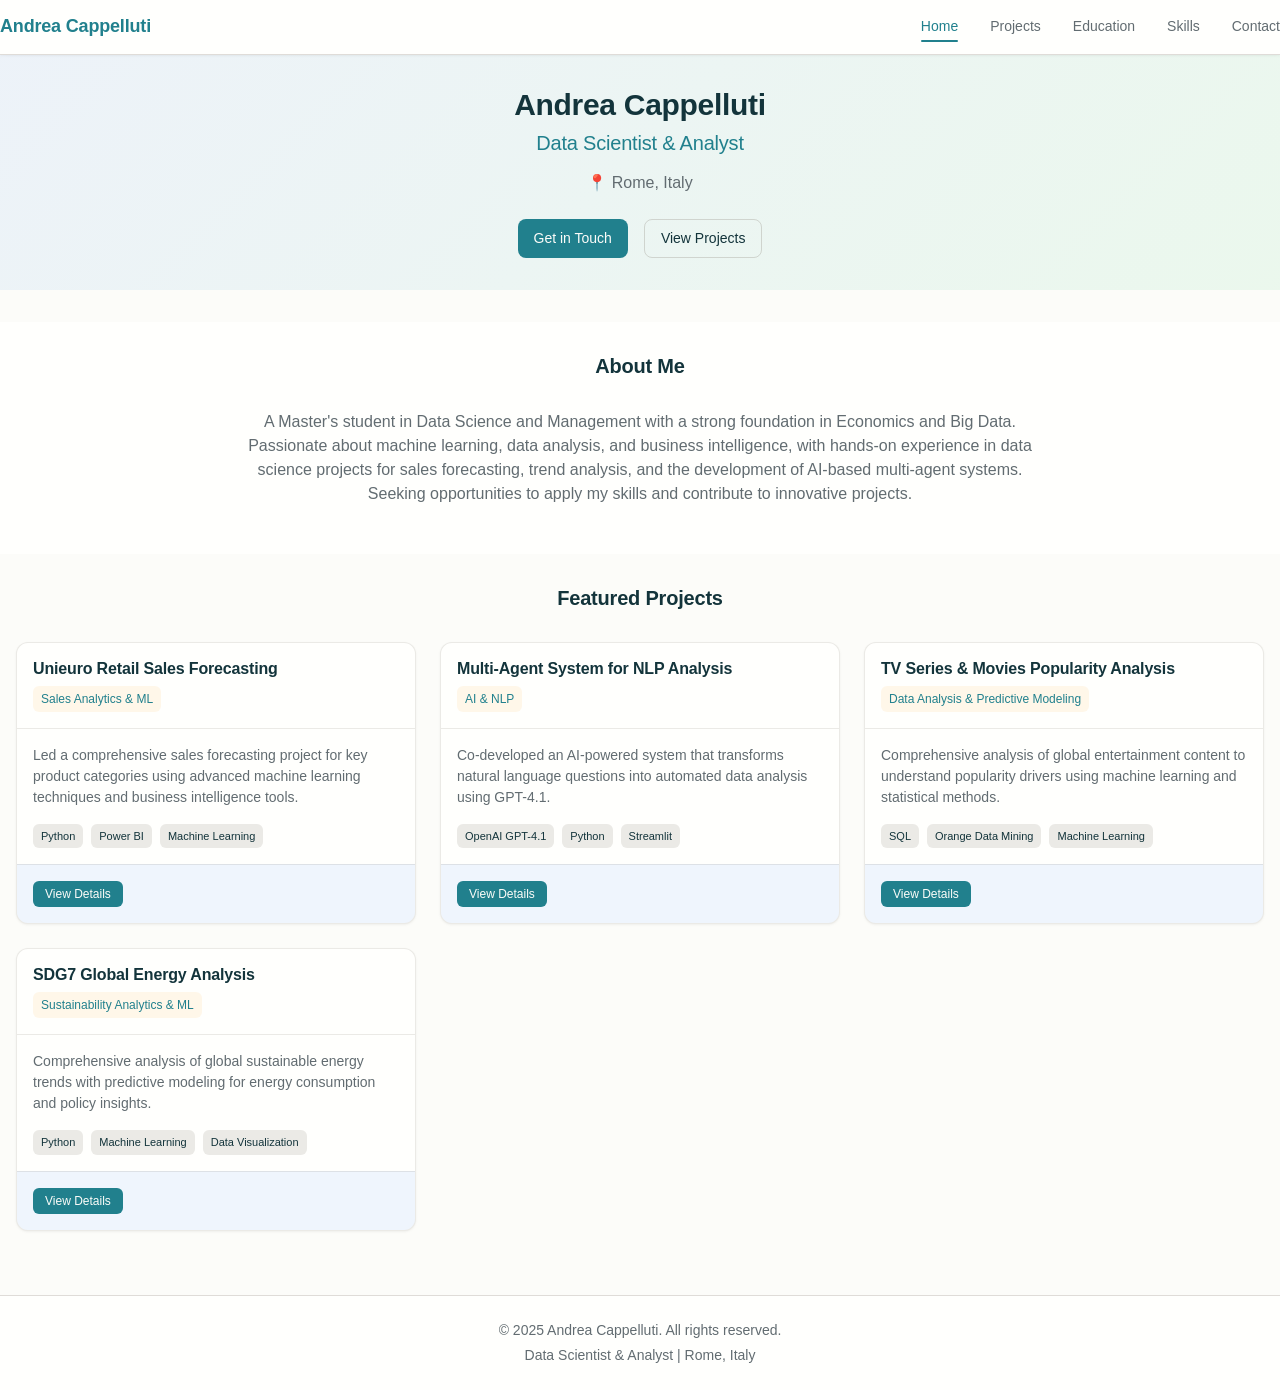
==== commit 84a7d31f: "Add files via upload" ====
--- a/index.html
+++ b/index.html
@@ -1,409 +1,400 @@
-<!DOCTYPE html>
-<html lang="en">
-<head>
-    <meta charset="UTF-8">
-    <meta name="viewport" content="width=device-width, initial-scale=1.0">
-    <title>Andrea Cappelluti - Data Scientist & Analyst</title>
-    <link rel="stylesheet" href="style.css">
-</head>
-<body>
-    <!-- Header Navigation -->
-    <header class="header">
-        <nav class="nav container">
-            <div class="nav__brand">
-                <h2>Andrea Cappelluti</h2>
-            </div>
-            <div class="nav__menu">
-                <ul class="nav__list">
-                    <li><a href="#home" class="nav__link active" data-page="home">Home</a></li>
-                    <li><a href="#projects" class="nav__link" data-page="projects">Projects</a></li>
-                    <li><a href="#education" class="nav__link" data-page="education">Education</a></li>
-                    <li><a href="#skills" class="nav__link" data-page="skills">Skills</a></li>
-                    <li><a href="#contact" class="nav__link" data-page="contact">Contact</a></li>
-                </ul>
-            </div>
-        </nav>
-    </header>
-
-    <main class="main">
-        <!-- HOME PAGE -->
-        <section id="home" class="page active">
-            <!-- Hero Section -->
-            <section class="hero">
-                <div class="container">
-                    <div class="hero__content">
-                        <div class="hero__text">
-                            <h1 class="hero__name">Andrea Cappelluti</h1>
-                            <h2 class="hero__title">Data Scientist & Analyst</h2>
-                            <p class="hero__location">📍 Rome, Italy</p>
-                            <div class="hero__actions">
-                                <a href="#contact" class="btn btn--primary" data-page="contact">Get in Touch</a>
-                                <a href="#projects" class="btn btn--outline" data-page="projects">View Projects</a>
-                            </div>
-                        </div>
-                        
-                    </div>
-                </div>
-            </section>
-
-            <!-- About Section -->
-            <section class="about">
-                <div class="container">
-                    <h2 class="section-title">About Me</h2>
-                    <div class="about__content">
-                        <p class="about__text">A Master's student in Data Science and Management with a strong foundation in Economics and Big Data. Passionate about machine learning, data analysis, and business intelligence, with hands-on experience in data science projects for sales forecasting, trend analysis, and the development of AI-based multi-agent systems. Seeking opportunities to apply my skills and contribute to innovative projects.</p>
-                    </div>
-                </div>
-            </section>
-
-            <!-- Featured Projects Section -->
-            <section class="featured-projects">
-                <div class="container">
-                    <h2 class="section-title">Featured Projects</h2>
-                    <div class="projects-grid">
-                        <div class="project-card" data-project="unieuro-forecasting">
-                            <div class="project-card__header">
-                                <h3 class="project-card__title">Unieuro Retail Sales Forecasting</h3>
-                                <span class="project-card__category">Sales Analytics & ML</span>
-                            </div>
-                            <div class="project-card__body">
-                                <p class="project-card__description">Led a comprehensive sales forecasting project for key product categories using advanced machine learning techniques and business intelligence tools.</p>
-                                <div class="project-card__tech">
-                                    <span class="tech-tag">Python</span>
-                                    <span class="tech-tag">Power BI</span>
-                                    <span class="tech-tag">Machine Learning</span>
-                                </div>
-                            </div>
-                            <div class="project-card__footer">
-                                <button class="btn btn--sm btn--primary project-details-btn" data-project="unieuro-forecasting">View Details</button>
-                            </div>
-                        </div>
-
-                        <div class="project-card" data-project="multi-agent-system">
-                            <div class="project-card__header">
-                                <h3 class="project-card__title">Multi-Agent System for NLP Analysis</h3>
-                                <span class="project-card__category">AI & NLP</span>
-                            </div>
-                            <div class="project-card__body">
-                                <p class="project-card__description">Co-developed an AI-powered system that transforms natural language questions into automated data analysis using GPT-4.1.</p>
-                                <div class="project-card__tech">
-                                    <span class="tech-tag">OpenAI GPT-4.1</span>
-                                    <span class="tech-tag">Python</span>
-                                    <span class="tech-tag">Streamlit</span>
-                                </div>
-                            </div>
-                            <div class="project-card__footer">
-                                <button class="btn btn--sm btn--primary project-details-btn" data-project="multi-agent-system">View Details</button>
-                            </div>
-                        </div>
-
-                        <div class="project-card" data-project="tv-movies-analysis">
-                            <div class="project-card__header">
-                                <h3 class="project-card__title">TV Series & Movies Popularity Analysis</h3>
-                                <span class="project-card__category">Data Analysis & Predictive Modeling</span>
-                            </div>
-                            <div class="project-card__body">
-                                <p class="project-card__description">Comprehensive analysis of global entertainment content to understand popularity drivers using machine learning and statistical methods.</p>
-                                <div class="project-card__tech">
-                                    <span class="tech-tag">SQL</span>
-                                    <span class="tech-tag">Orange Data Mining</span>
-                                    <span class="tech-tag">Machine Learning</span>
-                                </div>
-                            </div>
-                            <div class="project-card__footer">
-                                <button class="btn btn--sm btn--primary project-details-btn" data-project="tv-movies-analysis">View Details</button>
-                            </div>
-                        </div>
-
-                        <div class="project-card" data-project="sdg7-energy-analysis">
-                            <div class="project-card__header">
-                                <h3 class="project-card__title">SDG7 Global Energy Analysis</h3>
-                                <span class="project-card__category">Sustainability Analytics & ML</span>
-                            </div>
-                            <div class="project-card__body">
-                                <p class="project-card__description">Comprehensive analysis of global sustainable energy trends with predictive modeling for energy consumption and policy insights.</p>
-                                <div class="project-card__tech">
-                                    <span class="tech-tag">Python</span>
-                                    <span class="tech-tag">Machine Learning</span>
-                                    <span class="tech-tag">Data Visualization</span>
-                                </div>
-                            </div>
-                            <div class="project-card__footer">
-                                <button class="btn btn--sm btn--primary project-details-btn" data-project="sdg7-energy-analysis">View Details</button>
-                            </div>
-                        </div>
-                    </div>
-                </div>
-            </section>
-        </section>
-
-        <!-- PROJECTS PAGE -->
-        <section id="projects" class="page">
-            <div class="container">
-                <h1 class="page-title">Projects</h1>
-                <div class="projects-list">
-                    <div class="project-item">
-                        <h3 class="project-title">Unieuro Retail Sales Forecasting</h3>
-                        <span class="project-period">March 2025 - April 2025</span>
-                        <p class="project-overview">Led a comprehensive sales forecasting project for key product categories using advanced machine learning techniques and business intelligence tools.</p>
-                        <button class="btn btn--primary project-details-btn" data-project="unieuro-forecasting">View Details</button>
-                    </div>
-                    <div class="project-item">
-                        <h3 class="project-title">Multi-Agent System for Natural Language Civic Data Analysis</h3>
-                        <span class="project-period">March 2025 - April 2025</span>
-                        <p class="project-overview">Co-developed an AI-powered multi-agent system capable of answering natural language questions with real data analysis and visualizations.</p>
-                        <button class="btn btn--primary project-details-btn" data-project="multi-agent-system">View Details</button>
-                    </div>
-                    <div class="project-item">
-                        <h3 class="project-title">Analysis of TV Series and Movies Popularity</h3>
-                        <span class="project-period">January 2024 - March 2024</span>
-                        <p class="project-overview">Comprehensive analysis of global entertainment content to understand popularity drivers using machine learning and statistical methods.</p>
-                        <button class="btn btn--primary project-details-btn" data-project="tv-movies-analysis">View Details</button>
-                    </div>
-                    <div class="project-item">
-                        <h3 class="project-title">SDG7 Global Energy Analysis & Prediction</h3>
-                        <span class="project-period">March 2024 - May 2024</span>
-                        <p class="project-overview">Academic research project exploring global sustainable energy trends focusing on UN SDG7 with predictive modeling.</p>
-                        <button class="btn btn--primary project-details-btn" data-project="sdg7-energy-analysis">View Details</button>
-                    </div>
-                </div>
-            </div>
-        </section>
-
-        <!-- PROJECT DETAIL MODAL -->
-        <div id="project-modal" class="modal hidden">
-            <div class="modal__overlay">
-                <div class="modal__content">
-                    <div class="modal__header">
-                        <h2 id="modal-title"></h2>
-                        <button class="modal__close">&times;</button>
-                    </div>
-                    <div class="modal__body">
-                        <div class="project-detail">
-                            <p id="modal-period" class="project-period"></p>
-                            <p id="modal-category" class="project-category"></p>
-                            
-                            <h3>Project Overview</h3>
-                            <p id="modal-overview"></p>
-                            
-                            <h3>Key Responsibilities & Workflow</h3>
-                            <ul id="modal-workflow"></ul>
-                            
-                            <h3>Technical Methodology</h3>
-                            <p id="modal-methodology"></p>
-                            
-                            <h3>Results & Findings</h3>
-                            <p id="modal-results"></p>
-                            
-                            <h3>Technical Stack</h3>
-                            <p id="modal-tech-stack"></p>
-                        </div>
-                    </div>
-                </div>
-            </div>
-        </div>
-
-        <!-- EDUCATION PAGE -->
-        <section id="education" class="page">
-            <div class="container">
-                <h1 class="page-title">Education & Qualifications</h1>
-                
-                <div class="education-section">
-                    <h2 class="section-subtitle">Academic Background</h2>
-                    <div class="timeline">
-                        <div class="timeline-item">
-                            <div class="timeline-marker"></div>
-                            <div class="timeline-content">
-                                <h3>Master's Degree in Data Science and Management (ENG)</h3>
-                                <p class="institution">LUISS Guido Carli, Rome, Italy</p>
-                                <p class="period">09/2024 – Present</p>
-                            </div>
-                        </div>
-                        
-                        <div class="timeline-item">
-                            <div class="timeline-marker"></div>
-                            <div class="timeline-content">
-                                <h3>Erasmus+ Exchange Program</h3>
-                                <p class="institution">TalTech University, Tallinn, Estonia</p>
-                                <p class="period">09/2025 – 02/2026</p>
-                            </div>
-                        </div>
-                        
-                        <div class="timeline-item">
-                            <div class="timeline-marker"></div>
-                            <div class="timeline-content">
-                                <h3>Bachelor's Degree in Economics and Big Data (ITA)</h3>
-                                <p class="institution">Università degli studi Roma tre, Rome, Italy</p>
-                                <p class="period">09/2021 – 07/2024</p>
-                                <p class="grade">Grade: 102/110</p>
-                            </div>
-                        </div>
-                        
-                        <div class="timeline-item">
-                            <div class="timeline-marker"></div>
-                            <div class="timeline-content">
-                                <h3>High School Diploma</h3>
-                                <p class="institution">Liceo scientifico Democrito, Rome, Italy</p>
-                                <p class="period">09/2016 – 06/2021</p>
-                                <p class="grade">Grade: 80/100</p>
-                            </div>
-                        </div>
-                    </div>
-                </div>
-
-                <div class="education-section">
-                    <h2 class="section-subtitle">Certifications</h2>
-                    <div class="certifications-grid">
-                        <div class="certification-card">
-                            <div class="certification-name">Introduction to Model Context Protocol</div>
-                            <div class="certification-org">Anthropic</div>
-                        </div>
-                        <div class="certification-card">
-                            <div class="certification-name">AI Fluency: Framework & Foundations</div>
-                            <div class="certification-org">Anthropic</div>
-                        </div>
-                        <div class="certification-card">
-                            <div class="certification-name">How to Analyze Business Metrics with SQL</div>
-                            <div class="certification-org">Codecademy</div>
-                        </div>
-                        <div class="certification-card">
-                            <div class="certification-name">Learn Statistics with R</div>
-                            <div class="certification-org">Codecademy</div>
-                        </div>
-                        <div class="certification-card">
-                            <div class="certification-name">BI Dashboards with Power BI</div>
-                            <div class="certification-org">Codecademy</div>
-                        </div>
-                        <div class="certification-card">
-                            <div class="certification-name">BI Dashboards with Tableau</div>
-                            <div class="certification-org">Codecademy</div>
-                        </div>
-                        <div class="certification-card">
-                            <div class="certification-name">Learn Prompt Engineering</div>
-                            <div class="certification-org">Codecademy</div>
-                        </div>
-                        <div class="certification-card">
-                            <div class="certification-name">Python (Advanced)</div>
-                            <div class="certification-org">Study Section E-Learning</div>
-                        </div>
-                    </div>
-                </div>
-
-                <div class="education-section">
-                    <h2 class="section-subtitle">Languages</h2>
-                    <div class="languages">
-                        <div class="language-item">
-                            <h3>Italian</h3>
-                            <p>Native</p>
-                        </div>
-                        <div class="language-item">
-                            <h3>English</h3>
-                            <p>B2.4-C1</p>
-                        </div>
-                        <div class="language-item">
-                            <h3>Spanish</h3>
-                            <p>B1</p>
-                        </div>
-                    </div>
-                </div>
-            </div>
-        </section>
-
-        <!-- SKILLS PAGE -->
-        <section id="skills" class="page">
-            <div class="container">
-                <h1 class="page-title">Skills & Technologies</h1>
-                
-                <div class="skills-grid">
-                    <div class="skills-category">
-                        <h2 class="skills-category__title">Languages</h2>
-                        <div class="skills-tags">
-                            <span class="skill-tag">Italian (Native)</span>
-                            <span class="skill-tag">English (B2.4-C1)</span>
-                        </div>
-                    </div>
-
-                    <div class="skills-category">
-                        <h2 class="skills-category__title">IT Skills</h2>
-                        <div class="skills-tags">
-                            <span class="skill-tag">Python</span>
-                            <span class="skill-tag">R</span>
-                            <span class="skill-tag">Orange Data Mining</span>
-                            <span class="skill-tag">SQL</span>
-                            <span class="skill-tag">Power BI</span>
-                            <span class="skill-tag">Tableau</span>
-                            <span class="skill-tag">MSC Office Suite</span>
-                        </div>
-                    </div>
-
-                    <div class="skills-category">
-                        <h2 class="skills-category__title">Certificates</h2>
-                        <div class="skills-tags">
-                            <span class="skill-tag">Introduction to Model Context Protocol - Anthropic</span>
-                            <span class="skill-tag">AI Fluency: Framework & Foundations - Anthropic</span>
-                            <span class="skill-tag">How to Analyze Business Metrics with SQL - Codecademy</span>
-                            <span class="skill-tag">Learn Statistics with R - Codecademy</span>
-                            <span class="skill-tag">BI Dashboards with Power BI - Codecademy</span>
-                            <span class="skill-tag">BI Dashboards with Tableau - Codecademy</span>
-                            <span class="skill-tag">Learn Prompt Engineering - Codecademy</span>
-                            <span class="skill-tag">Python (Advanced) - Study Section E-Learning</span>
-                        </div>
-                    </div>
-                </div>
-            </div>
-        </section>
-
-        <!-- CONTACT PAGE -->
-        <section id="contact" class="page">
-            <div class="container">
-                <h1 class="page-title">Get in Touch</h1>
-                
-                <div class="contact-content">
-                    <div class="contact-info">
-                        <h2>Let's Connect</h2>
-                        <p>I'm always interested in discussing data science opportunities, collaborative projects, or just connecting with fellow data enthusiasts. Feel free to reach out!</p>
-                        
-                        <div class="contact-details">
-                            <div class="contact-item">
-                                <strong>Email:</strong>
-                                <a href="mailto:andreacappelluti7@gmail.com">andreacappelluti7@gmail.com</a>
-                            </div>
-                            <div class="contact-item">
-                                <strong>Academic Email:</strong>
-                                <a href="mailto:a.cappelluti@studenti.luiss.it">a.cappelluti@studenti.luiss.it</a>
-                            </div>
-                            <div class="contact-item">
-                                <strong>Phone:</strong>
-                                <a href="tel:+393397888853">+39 3397888853</a>
-                            </div>
-                            <div class="contact-item">
-                                <strong>Location:</strong>
-                                Rome, Italy
-                            </div>
-                        </div>
-
-                        <div class="contact-linkedin">
-                            <a href="https://www.linkedin.com/in/andrea-cappelluti-9b1a61282" target="_blank" class="btn btn--primary btn--lg linkedin-btn">
-                                <span class="linkedin-icon">💼</span>
-                                Connect on LinkedIn
-                            </a>
-                        </div>
-                    </div>
-                </div>
-            </div>
-        </section>
-    </main>
-
-    <!-- Footer -->
-    <footer class="footer">
-        <div class="container">
-            <div class="footer__content">
-                <p>&copy; 2025 Andrea Cappelluti. All rights reserved.</p>
-                <p>Data Scientist & Analyst | Rome, Italy</p>
-            </div>
-        </div>
-    </footer>
-
-    <script src="app.js"></script>
-</body>
+<!DOCTYPE html>
+<html lang="en">
+<head>
+    <meta charset="UTF-8">
+    <meta name="viewport" content="width=device-width, initial-scale=1.0">
+    <title>Andrea Cappelluti - Data Scientist & Analyst</title>
+    <link rel="stylesheet" href="style.css">
+</head>
+<body>
+    <header class="header">
+        <nav class="nav container">
+            <a href="#home" class="nav__brand-link" data-page="home">
+                <div class="nav__brand">
+                    <h2>Andrea Cappelluti</h2>
+                </div>
+            </a>
+            <div class="nav__menu">
+                <ul class="nav__list">
+                    <li><a href="#home" class="nav__link active" data-page="home">Home</a></li>
+                    <li><a href="#projects" class="nav__link" data-page="projects">Projects</a></li>
+                    <li><a href="#education" class="nav__link" data-page="education">Education</a></li>
+                    <li><a href="#skills" class="nav__link" data-page="skills">Skills</a></li>
+                    <li><a href="#contact" class="nav__link" data-page="contact">Contact</a></li>
+                </ul>
+            </div>
+        </nav>
+    </header>
+
+    <main class="main">
+        <section id="home" class="page active">
+            <section class="hero">
+                <div class="container">
+                    <div class="hero__content">
+                        <div class="hero__text">
+                            <h1 class="hero__name">Andrea Cappelluti</h1>
+                            <h2 class="hero__title">Data Scientist & Analyst</h2>
+                            <p class="hero__location">📍 Rome, Italy</p>
+                            <div class="hero__actions">
+                                <a href="#contact" class="btn btn--primary" data-page="contact">Get in Touch</a>
+                                <a href="#projects" class="btn btn--outline" data-page="projects">View Projects</a>
+                            </div>
+                        </div>
+                        
+                    </div>
+                </div>
+            </section>
+
+            <section class="about">
+                <div class="container">
+                    <h2 class="section-title">About Me</h2>
+                    <div class="about__content">
+                        <p class="about__text">A Master's student in Data Science and Management with a strong foundation in Economics and Big Data. Passionate about machine learning, data analysis, and business intelligence, with hands-on experience in data science projects for sales forecasting, trend analysis, and the development of AI-based multi-agent systems. Seeking opportunities to apply my skills and contribute to innovative projects.</p>
+                    </div>
+                </div>
+            </section>
+
+            <section class="featured-projects">
+                <div class="container">
+                    <h2 class="section-title">Featured Projects</h2>
+                    <div class="projects-grid">
+                        <div class="project-card" data-project="unieuro-forecasting">
+                            <div class="project-card__header">
+                                <h3 class="project-card__title">Unieuro Retail Sales Forecasting</h3>
+                                <span class="project-card__category">Sales Analytics & ML</span>
+                            </div>
+                            <div class="project-card__body">
+                                <p class="project-card__description">Led a comprehensive sales forecasting project for key product categories using advanced machine learning techniques and business intelligence tools.</p>
+                                <div class="project-card__tech">
+                                    <span class="tech-tag">Python</span>
+                                    <span class="tech-tag">Power BI</span>
+                                    <span class="tech-tag">Machine Learning</span>
+                                </div>
+                            </div>
+                            <div class="project-card__footer">
+                                <button class="btn btn--sm btn--primary project-details-btn" data-project="unieuro-forecasting">View Details</button>
+                            </div>
+                        </div>
+
+                        <div class="project-card" data-project="multi-agent-system">
+                            <div class="project-card__header">
+                                <h3 class="project-card__title">Multi-Agent System for NLP Analysis</h3>
+                                <span class="project-card__category">AI & NLP</span>
+                            </div>
+                            <div class="project-card__body">
+                                <p class="project-card__description">Co-developed an AI-powered system that transforms natural language questions into automated data analysis using GPT-4.1.</p>
+                                <div class="project-card__tech">
+                                    <span class="tech-tag">OpenAI GPT-4.1</span>
+                                    <span class="tech-tag">Python</span>
+                                    <span class="tech-tag">Streamlit</span>
+                                </div>
+                            </div>
+                            <div class="project-card__footer">
+                                <button class="btn btn--sm btn--primary project-details-btn" data-project="multi-agent-system">View Details</button>
+                            </div>
+                        </div>
+
+                        <div class="project-card" data-project="tv-movies-analysis">
+                            <div class="project-card__header">
+                                <h3 class="project-card__title">TV Series & Movies Popularity Analysis</h3>
+                                <span class="project-card__category">Data Analysis & Predictive Modeling</span>
+                            </div>
+                            <div class="project-card__body">
+                                <p class="project-card__description">Comprehensive analysis of global entertainment content to understand popularity drivers using machine learning and statistical methods.</p>
+                                <div class="project-card__tech">
+                                    <span class="tech-tag">SQL</span>
+                                    <span class="tech-tag">Orange Data Mining</span>
+                                    <span class="tech-tag">Machine Learning</span>
+                                </div>
+                            </div>
+                            <div class="project-card__footer">
+                                <button class="btn btn--sm btn--primary project-details-btn" data-project="tv-movies-analysis">View Details</button>
+                            </div>
+                        </div>
+
+                        <div class="project-card" data-project="sdg7-energy-analysis">
+                            <div class="project-card__header">
+                                <h3 class="project-card__title">SDG7 Global Energy Analysis</h3>
+                                <span class="project-card__category">Sustainability Analytics & ML</span>
+                            </div>
+                            <div class="project-card__body">
+                                <p class="project-card__description">Comprehensive analysis of global sustainable energy trends with predictive modeling for energy consumption and policy insights.</p>
+                                <div class="project-card__tech">
+                                    <span class="tech-tag">Python</span>
+                                    <span class="tech-tag">Machine Learning</span>
+                                    <span class="tech-tag">Data Visualization</span>
+                                </div>
+                            </div>
+                            <div class="project-card__footer">
+                                <button class="btn btn--sm btn--primary project-details-btn" data-project="sdg7-energy-analysis">View Details</button>
+                            </div>
+                        </div>
+                    </div>
+                </div>
+            </section>
+        </section>
+
+        <section id="projects" class="page">
+            <div class="container">
+                <h1 class="page-title">Projects</h1>
+                <div class="projects-list">
+                    <div class="project-item">
+                        <h3 class="project-title">Unieuro Retail Sales Forecasting</h3>
+                        <span class="project-period">March 2025 - April 2025</span>
+                        <p class="project-overview">Led a comprehensive sales forecasting project for key product categories using advanced machine learning techniques and business intelligence tools.</p>
+                        <button class="btn btn--primary project-details-btn" data-project="unieuro-forecasting">View Details</button>
+                    </div>
+                    <div class="project-item">
+                        <h3 class="project-title">Multi-Agent System for Natural Language Civic Data Analysis</h3>
+                        <span class="project-period">March 2025 - April 2025</span>
+                        <p class="project-overview">Co-developed an AI-powered multi-agent system capable of answering natural language questions with real data analysis and visualizations.</p>
+                        <button class="btn btn--primary project-details-btn" data-project="multi-agent-system">View Details</button>
+                    </div>
+                    <div class="project-item">
+                        <h3 class="project-title">Analysis of TV Series and Movies Popularity</h3>
+                        <span class="project-period">January 2024 - March 2024</span>
+                        <p class="project-overview">Comprehensive analysis of global entertainment content to understand popularity drivers using machine learning and statistical methods.</p>
+                        <button class="btn btn--primary project-details-btn" data-project="tv-movies-analysis">View Details</button>
+                    </div>
+                    <div class="project-item">
+                        <h3 class="project-title">SDG7 Global Energy Analysis & Prediction</h3>
+                        <span class="project-period">March 2024 - May 2024</span>
+                        <p class="project-overview">Academic research project exploring global sustainable energy trends focusing on UN SDG7 with predictive modeling.</p>
+                        <button class="btn btn--primary project-details-btn" data-project="sdg7-energy-analysis">View Details</button>
+                    </div>
+                </div>
+            </div>
+        </section>
+
+        <div id="project-modal" class="modal hidden">
+            <div class="modal__overlay">
+                <div class="modal__content">
+                    <div class="modal__header">
+                        <h2 id="modal-title"></h2>
+                        <button class="modal__close">&times;</button>
+                    </div>
+                    <div class="modal__body">
+                        <div class="project-detail">
+                            <p id="modal-period" class="project-period"></p>
+                            <p id="modal-category" class="project-category"></p>
+                            
+                            <h3>Project Overview</h3>
+                            <p id="modal-overview"></p>
+                            
+                            <h3>Key Responsibilities & Workflow</h3>
+                            <ul id="modal-workflow"></ul>
+                            
+                            <h3>Technical Methodology</h3>
+                            <p id="modal-methodology"></p>
+                            
+                            <h3>Results & Findings</h3>
+                            <p id="modal-results"></p>
+                            
+                            <h3>Technical Stack</h3>
+                            <p id="modal-tech-stack"></p>
+                        </div>
+                    </div>
+                </div>
+            </div>
+        </div>
+
+        <section id="education" class="page">
+            <div class="container">
+                <h1 class="page-title">Education & Qualifications</h1>
+                
+                <div class="education-section">
+                    <h2 class="section-subtitle">Academic Background</h2>
+                    <div class="timeline">
+                        <div class="timeline-item">
+                            <div class="timeline-marker"></div>
+                            <div class="timeline-content">
+                                <h3>Master's Degree in Data Science and Management (ENG)</h3>
+                                <p class="institution">LUISS Guido Carli, Rome, Italy</p>
+                                <p class="period">09/2024 – Present</p>
+                            </div>
+                        </div>
+                        
+                        <div class="timeline-item">
+                            <div class="timeline-marker"></div>
+                            <div class="timeline-content">
+                                <h3>Erasmus+ Exchange Program</h3>
+                                <p class="institution">TalTech University, Tallinn, Estonia</p>
+                                <p class="period">09/2025 – 02/2026</p>
+                            </div>
+                        </div>
+                        
+                        <div class="timeline-item">
+                            <div class="timeline-marker"></div>
+                            <div class="timeline-content">
+                                <h3>Bachelor's Degree in Economics and Big Data (ITA)</h3>
+                                <p class="institution">Università degli studi Roma tre, Rome, Italy</p>
+                                <p class="period">09/2021 – 07/2024</p>
+                                <p class="grade">Grade: 102/110</p>
+                            </div>
+                        </div>
+                        
+                        <div class="timeline-item">
+                            <div class="timeline-marker"></div>
+                            <div class="timeline-content">
+                                <h3>High School Diploma</h3>
+                                <p class="institution">Liceo scientifico Democrito, Rome, Italy</p>
+                                <p class="period">09/2016 – 06/2021</p>
+                                <p class="grade">Grade: 80/100</p>
+                            </div>
+                        </div>
+                    </div>
+                </div>
+
+                <div class="education-section">
+                    <h2 class="section-subtitle">Certifications</h2>
+                    <div class="certifications-grid">
+                        <div class="certification-card">
+                            <div class="certification-name">Introduction to Model Context Protocol</div>
+                            <div class="certification-org">Anthropic</div>
+                        </div>
+                        <div class="certification-card">
+                            <div class="certification-name">AI Fluency: Framework & Foundations</div>
+                            <div class="certification-org">Anthropic</div>
+                        </div>
+                        <div class="certification-card">
+                            <div class="certification-name">How to Analyze Business Metrics with SQL</div>
+                            <div class="certification-org">Codecademy</div>
+                        </div>
+                        <div class="certification-card">
+                            <div class="certification-name">Learn Statistics with R</div>
+                            <div class="certification-org">Codecademy</div>
+                        </div>
+                        <div class="certification-card">
+                            <div class="certification-name">BI Dashboards with Power BI</div>
+                            <div class="certification-org">Codecademy</div>
+                        </div>
+                        <div class="certification-card">
+                            <div class="certification-name">BI Dashboards with Tableau</div>
+                            <div class="certification-org">Codecademy</div>
+                        </div>
+                        <div class="certification-card">
+                            <div class="certification-name">Learn Prompt Engineering</div>
+                            <div class="certification-org">Codecademy</div>
+                        </div>
+                        <div class="certification-card">
+                            <div class="certification-name">Python (Advanced)</div>
+                            <div class="certification-org">Study Section E-Learning</div>
+                        </div>
+                    </div>
+                </div>
+
+                <div class="education-section">
+                    <h2 class="section-subtitle">Languages</h2>
+                    <div class="languages">
+                        <div class="language-item">
+                            <h3>Italian</h3>
+                            <p>Native</p>
+                        </div>
+                        <div class="language-item">
+                            <h3>English</h3>
+                            <p>B2.4-C1</p>
+                        </div>
+                        <div class="language-item">
+                            <h3>Spanish</h3>
+                            <p>B1</p>
+                        </div>
+                    </div>
+                </div>
+            </div>
+        </section>
+
+        <section id="skills" class="page">
+            <div class="container">
+                <h1 class="page-title">Skills & Technologies</h1>
+                
+                <div class="skills-grid">
+                    <div class="skills-category">
+                        <h2 class="skills-category__title">Languages</h2>
+                        <div class="skills-tags">
+                            <span class="skill-tag">Italian (Native)</span>
+                            <span class="skill-tag">English (B2.4-C1)</span>
+                            <span class="skill-tag">Spanish (B1)</span>
+                        </div>
+                    </div>
+
+                    <div class="skills-category">
+                        <h2 class="skills-category__title">IT Skills</h2>
+                        <div class="skills-tags">
+                            <span class="skill-tag">Python</span>
+                            <span class="skill-tag">R</span>
+                            <span class="skill-tag">Orange Data Mining</span>
+                            <span class="skill-tag">SQL</span>
+                            <span class="skill-tag">Power BI</span>
+                            <span class="skill-tag">Tableau</span>
+                            <span class="skill-tag">MSC Office Suite</span>
+                        </div>
+                    </div>
+
+                    <div class="skills-category">
+                        <h2 class="skills-category__title">Certificates</h2>
+                        <div class="skills-tags">
+                            <span class="skill-tag">Introduction to Model Context Protocol - Anthropic</span>
+                            <span class="skill-tag">AI Fluency: Framework & Foundations - Anthropic</span>
+                            <span class="skill-tag">How to Analyze Business Metrics with SQL - Codecademy</span>
+                            <span class="skill-tag">Learn Statistics with R - Codecademy</span>
+                            <span class="skill-tag">BI Dashboards with Power BI - Codecademy</span>
+                            <span class="skill-tag">BI Dashboards with Tableau - Codecademy</span>
+                            <span class="skill-tag">Learn Prompt Engineering - Codecademy</span>
+                            <span class="skill-tag">Python (Advanced) - Study Section E-Learning</span>
+                        </div>
+                    </div>
+                </div>
+            </div>
+        </section>
+
+        <section id="contact" class="page">
+            <div class="container">
+                <h1 class="page-title">Get in Touch</h1>
+                
+                <div class="contact-content">
+                    <div class="contact-info">
+                        <p>I'm always interested in discussing data science opportunities, collaborative projects, or just connecting with fellow data enthusiasts. Feel free to reach out!</p>
+                        
+                        <div class="contact-details">
+                            <div class="contact-item">
+                                <strong>Email:</strong>
+                                <a href="mailto:andreacappelluti7@gmail.com">andreacappelluti7@gmail.com</a>
+                            </div>
+                            <div class="contact-item">
+                                <strong>Academic Email:</strong>
+                                <a href="mailto:a.cappelluti@studenti.luiss.it">a.cappelluti@studenti.luiss.it</a>
+                            </div>
+                            <div class="contact-item">
+                                <strong>Phone:</strong>
+                                <a href="tel:+393397888853">+39 3397888853</a>
+                            </div>
+                            <div class="contact-item">
+                                <strong>Location:</strong>
+                                Rome, Italy
+                            </div>
+                        </div>
+
+                        <div class="contact-linkedin">
+                            <a href="https://www.linkedin.com/in/andrea-cappelluti-9b1a61282" target="_blank" class="btn btn--primary btn--lg linkedin-btn">
+                                <span class="linkedin-icon">💼</span>
+                                Connect on LinkedIn
+                            </a>
+                        </div>
+                    </div>
+                </div>
+            </div>
+        </section>
+    </main>
+
+    <footer class="footer">
+        <div class="container">
+            <div class="footer__content">
+                <p>&copy; 2025 Andrea Cappelluti. All rights reserved.</p>
+                <p>Data Scientist & Analyst | Rome, Italy</p>
+            </div>
+        </div>
+    </footer>
+
+    <script src="app.js"></script>
+</body>
 </html>
--- a/style.css
+++ b/style.css
@@ -1,1488 +1,1506 @@
-:root {
-  /* Primitive Color Tokens */
-  --color-white: rgba(255, 255, 255, 1);
-  --color-black: rgba(0, 0, 0, 1);
-  --color-cream-50: rgba(252, 252, 249, 1);
-  --color-cream-100: rgba(255, 255, 253, 1);
-  --color-gray-200: rgba(245, 245, 245, 1);
-  --color-gray-300: rgba(167, 169, 169, 1);
-  --color-gray-400: rgba(119, 124, 124, 1);
-  --color-slate-500: rgba(98, 108, 113, 1);
-  --color-brown-600: rgba(94, 82, 64, 1);
-  --color-charcoal-700: rgba(31, 33, 33, 1);
-  --color-charcoal-800: rgba(38, 40, 40, 1);
-  --color-slate-900: rgba(19, 52, 59, 1);
-  --color-teal-300: rgba(50, 184, 198, 1);
-  --color-teal-400: rgba(45, 166, 178, 1);
-  --color-teal-500: rgba(33, 128, 141, 1);
-  --color-teal-600: rgba(29, 116, 128, 1);
-  --color-teal-700: rgba(26, 104, 115, 1);
-  --color-teal-800: rgba(41, 150, 161, 1);
-  --color-red-400: rgba(255, 84, 89, 1);
-  --color-red-500: rgba(192, 21, 47, 1);
-  --color-orange-400: rgba(230, 129, 97, 1);
-  --color-orange-500: rgba(168, 75, 47, 1);
-
-  /* RGB versions for opacity control */
-  --color-brown-600-rgb: 94, 82, 64;
-  --color-teal-500-rgb: 33, 128, 141;
-  --color-slate-900-rgb: 19, 52, 59;
-  --color-slate-500-rgb: 98, 108, 113;
-  --color-red-500-rgb: 192, 21, 47;
-  --color-red-400-rgb: 255, 84, 89;
-  --color-orange-500-rgb: 168, 75, 47;
-  --color-orange-400-rgb: 230, 129, 97;
-
-  /* Background color tokens (Light Mode) */
-  --color-bg-1: rgba(59, 130, 246, 0.08); /* Light blue */
-  --color-bg-2: rgba(245, 158, 11, 0.08); /* Light yellow */
-  --color-bg-3: rgba(34, 197, 94, 0.08); /* Light green */
-  --color-bg-4: rgba(239, 68, 68, 0.08); /* Light red */
-  --color-bg-5: rgba(147, 51, 234, 0.08); /* Light purple */
-  --color-bg-6: rgba(249, 115, 22, 0.08); /* Light orange */
-  --color-bg-7: rgba(236, 72, 153, 0.08); /* Light pink */
-  --color-bg-8: rgba(6, 182, 212, 0.08); /* Light cyan */
-
-  /* Semantic Color Tokens (Light Mode) */
-  --color-background: var(--color-cream-50);
-  --color-surface: var(--color-cream-100);
-  --color-text: var(--color-slate-900);
-  --color-text-secondary: var(--color-slate-500);
-  --color-primary: var(--color-teal-500);
-  --color-primary-hover: var(--color-teal-600);
-  --color-primary-active: var(--color-teal-700);
-  --color-secondary: rgba(var(--color-brown-600-rgb), 0.12);
-  --color-secondary-hover: rgba(var(--color-brown-600-rgb), 0.2);
-  --color-secondary-active: rgba(var(--color-brown-600-rgb), 0.25);
-  --color-border: rgba(var(--color-brown-600-rgb), 0.2);
-  --color-btn-primary-text: var(--color-cream-50);
-  --color-card-border: rgba(var(--color-brown-600-rgb), 0.12);
-  --color-card-border-inner: rgba(var(--color-brown-600-rgb), 0.12);
-  --color-error: var(--color-red-500);
-  --color-success: var(--color-teal-500);
-  --color-warning: var(--color-orange-500);
-  --color-info: var(--color-slate-500);
-  --color-focus-ring: rgba(var(--color-teal-500-rgb), 0.4);
-  --color-select-caret: rgba(var(--color-slate-900-rgb), 0.8);
-
-  /* Common style patterns */
-  --focus-ring: 0 0 0 3px var(--color-focus-ring);
-  --focus-outline: 2px solid var(--color-primary);
-  --status-bg-opacity: 0.15;
-  --status-border-opacity: 0.25;
-  --select-caret-light: url("data:image/svg+xml,%3Csvg xmlns='http://www.w3.org/2000/svg' width='16' height='16' viewBox='0 0 24 24' fill='none' stroke='%23134252' stroke-width='2' stroke-linecap='round' stroke-linejoin='round'%3E%3Cpolyline points='6 9 12 15 18 9'%3E%3C/polyline%3E%3C/svg%3E");
-  --select-caret-dark: url("data:image/svg+xml,%3Csvg xmlns='http://www.w3.org/2000/svg' width='16' height='16' viewBox='0 0 24 24' fill='none' stroke='%23f5f5f5' stroke-width='2' stroke-linecap='round' stroke-linejoin='round'%3E%3Cpolyline points='6 9 12 15 18 9'%3E%3C/polyline%3E%3C/svg%3E");
-
-  /* RGB versions for opacity control */
-  --color-success-rgb: 33, 128, 141;
-  --color-error-rgb: 192, 21, 47;
-  --color-warning-rgb: 168, 75, 47;
-  --color-info-rgb: 98, 108, 113;
-
-  /* Typography */
-  --font-family-base: "FKGroteskNeue", "Geist", "Inter", -apple-system,
-    BlinkMacSystemFont, "Segoe UI", Roboto, sans-serif;
-  --font-family-mono: "Berkeley Mono", ui-monospace, SFMono-Regular, Menlo,
-    Monaco, Consolas, monospace;
-  --font-size-xs: 11px;
-  --font-size-sm: 12px;
-  --font-size-base: 14px;
-  --font-size-md: 14px;
-  --font-size-lg: 16px;
-  --font-size-xl: 18px;
-  --font-size-2xl: 20px;
-  --font-size-3xl: 24px;
-  --font-size-4xl: 30px;
-  --font-weight-normal: 400;
-  --font-weight-medium: 500;
-  --font-weight-semibold: 550;
-  --font-weight-bold: 600;
-  --line-height-tight: 1.2;
-  --line-height-normal: 1.5;
-  --letter-spacing-tight: -0.01em;
-
-  /* Spacing */
-  --space-0: 0;
-  --space-1: 1px;
-  --space-2: 2px;
-  --space-4: 4px;
-  --space-6: 6px;
-  --space-8: 8px;
-  --space-10: 10px;
-  --space-12: 12px;
-  --space-16: 16px;
-  --space-20: 20px;
-  --space-24: 24px;
-  --space-32: 32px;
-
-  /* Border Radius */
-  --radius-sm: 6px;
-  --radius-base: 8px;
-  --radius-md: 10px;
-  --radius-lg: 12px;
-  --radius-full: 9999px;
-
-  /* Shadows */
-  --shadow-xs: 0 1px 2px rgba(0, 0, 0, 0.02);
-  --shadow-sm: 0 1px 3px rgba(0, 0, 0, 0.04), 0 1px 2px rgba(0, 0, 0, 0.02);
-  --shadow-md: 0 4px 6px -1px rgba(0, 0, 0, 0.04),
-    0 2px 4px -1px rgba(0, 0, 0, 0.02);
-  --shadow-lg: 0 10px 15px -3px rgba(0, 0, 0, 0.04),
-    0 4px 6px -2px rgba(0, 0, 0, 0.02);
-  --shadow-inset-sm: inset 0 1px 0 rgba(255, 255, 255, 0.15),
-    inset 0 -1px 0 rgba(0, 0, 0, 0.03);
-
-  /* Animation */
-  --duration-fast: 150ms;
-  --duration-normal: 250ms;
-  --ease-standard: cubic-bezier(0.16, 1, 0.3, 1);
-
-  /* Layout */
-  --container-sm: 640px;
-  --container-md: 768px;
-  --container-lg: 1024px;
-  --container-xl: 1280px;
-}
-
-/* Dark mode colors */
-@media (prefers-color-scheme: dark) {
-  :root {
-    /* RGB versions for opacity control (Dark Mode) */
-    --color-gray-400-rgb: 119, 124, 124;
-    --color-teal-300-rgb: 50, 184, 198;
-    --color-gray-300-rgb: 167, 169, 169;
-    --color-gray-200-rgb: 245, 245, 245;
-
-    /* Background color tokens (Dark Mode) */
-    --color-bg-1: rgba(29, 78, 216, 0.15); /* Dark blue */
-    --color-bg-2: rgba(180, 83, 9, 0.15); /* Dark yellow */
-    --color-bg-3: rgba(21, 128, 61, 0.15); /* Dark green */
-    --color-bg-4: rgba(185, 28, 28, 0.15); /* Dark red */
-    --color-bg-5: rgba(107, 33, 168, 0.15); /* Dark purple */
-    --color-bg-6: rgba(194, 65, 12, 0.15); /* Dark orange */
-    --color-bg-7: rgba(190, 24, 93, 0.15); /* Dark pink */
-    --color-bg-8: rgba(8, 145, 178, 0.15); /* Dark cyan */
-    
-    /* Semantic Color Tokens (Dark Mode) */
-    --color-background: var(--color-charcoal-700);
-    --color-surface: var(--color-charcoal-800);
-    --color-text: var(--color-gray-200);
-    --color-text-secondary: rgba(var(--color-gray-300-rgb), 0.7);
-    --color-primary: var(--color-teal-300);
-    --color-primary-hover: var(--color-teal-400);
-    --color-primary-active: var(--color-teal-800);
-    --color-secondary: rgba(var(--color-gray-400-rgb), 0.15);
-    --color-secondary-hover: rgba(var(--color-gray-400-rgb), 0.25);
-    --color-secondary-active: rgba(var(--color-gray-400-rgb), 0.3);
-    --color-border: rgba(var(--color-gray-400-rgb), 0.3);
-    --color-error: var(--color-red-400);
-    --color-success: var(--color-teal-300);
-    --color-warning: var(--color-orange-400);
-    --color-info: var(--color-gray-300);
-    --color-focus-ring: rgba(var(--color-teal-300-rgb), 0.4);
-    --color-btn-primary-text: var(--color-slate-900);
-    --color-card-border: rgba(var(--color-gray-400-rgb), 0.2);
-    --color-card-border-inner: rgba(var(--color-gray-400-rgb), 0.15);
-    --shadow-inset-sm: inset 0 1px 0 rgba(255, 255, 255, 0.1),
-      inset 0 -1px 0 rgba(0, 0, 0, 0.15);
-    --button-border-secondary: rgba(var(--color-gray-400-rgb), 0.2);
-    --color-border-secondary: rgba(var(--color-gray-400-rgb), 0.2);
-    --color-select-caret: rgba(var(--color-gray-200-rgb), 0.8);
-
-    /* Common style patterns - updated for dark mode */
-    --focus-ring: 0 0 0 3px var(--color-focus-ring);
-    --focus-outline: 2px solid var(--color-primary);
-    --status-bg-opacity: 0.15;
-    --status-border-opacity: 0.25;
-    --select-caret-light: url("data:image/svg+xml,%3Csvg xmlns='http://www.w3.org/2000/svg' width='16' height='16' viewBox='0 0 24 24' fill='none' stroke='%23134252' stroke-width='2' stroke-linecap='round' stroke-linejoin='round'%3E%3Cpolyline points='6 9 12 15 18 9'%3E%3C/polyline%3E%3C/svg%3E");
-    --select-caret-dark: url("data:image/svg+xml,%3Csvg xmlns='http://www.w3.org/2000/svg' width='16' height='16' viewBox='0 0 24 24' fill='none' stroke='%23f5f5f5' stroke-width='2' stroke-linecap='round' stroke-linejoin='round'%3E%3Cpolyline points='6 9 12 15 18 9'%3E%3C/polyline%3E%3C/svg%3E");
-
-    /* RGB versions for dark mode */
-    --color-success-rgb: var(--color-teal-300-rgb);
-    --color-error-rgb: var(--color-red-400-rgb);
-    --color-warning-rgb: var(--color-orange-400-rgb);
-    --color-info-rgb: var(--color-gray-300-rgb);
-  }
-}
-
-/* Data attribute for manual theme switching */
-[data-color-scheme="dark"] {
-  /* RGB versions for opacity control (dark mode) */
-  --color-gray-400-rgb: 119, 124, 124;
-  --color-teal-300-rgb: 50, 184, 198;
-  --color-gray-300-rgb: 167, 169, 169;
-  --color-gray-200-rgb: 245, 245, 245;
-
-  /* Colorful background palette - Dark Mode */
-  --color-bg-1: rgba(29, 78, 216, 0.15); /* Dark blue */
-  --color-bg-2: rgba(180, 83, 9, 0.15); /* Dark yellow */
-  --color-bg-3: rgba(21, 128, 61, 0.15); /* Dark green */
-  --color-bg-4: rgba(185, 28, 28, 0.15); /* Dark red */
-  --color-bg-5: rgba(107, 33, 168, 0.15); /* Dark purple */
-  --color-bg-6: rgba(194, 65, 12, 0.15); /* Dark orange */
-  --color-bg-7: rgba(190, 24, 93, 0.15); /* Dark pink */
-  --color-bg-8: rgba(8, 145, 178, 0.15); /* Dark cyan */
-  
-  /* Semantic Color Tokens (Dark Mode) */
-  --color-background: var(--color-charcoal-700);
-  --color-surface: var(--color-charcoal-800);
-  --color-text: var(--color-gray-200);
-  --color-text-secondary: rgba(var(--color-gray-300-rgb), 0.7);
-  --color-primary: var(--color-teal-300);
-  --color-primary-hover: var(--color-teal-400);
-  --color-primary-active: var(--color-teal-800);
-  --color-secondary: rgba(var(--color-gray-400-rgb), 0.15);
-  --color-secondary-hover: rgba(var(--color-gray-400-rgb), 0.25);
-  --color-secondary-active: rgba(var(--color-gray-400-rgb), 0.3);
-  --color-border: rgba(var(--color-gray-400-rgb), 0.3);
-  --color-error: var(--color-red-400);
-  --color-success: var(--color-teal-300);
-  --color-warning: var(--color-orange-400);
-  --color-info: var(--color-gray-300);
-  --color-focus-ring: rgba(var(--color-teal-300-rgb), 0.4);
-  --color-btn-primary-text: var(--color-slate-900);
-  --color-card-border: rgba(var(--color-gray-400-rgb), 0.15);
-  --color-card-border-inner: rgba(var(--color-gray-400-rgb), 0.15);
-  --shadow-inset-sm: inset 0 1px 0 rgba(255, 255, 255, 0.1),
-    inset 0 -1px 0 rgba(0, 0, 0, 0.15);
-  --color-border-secondary: rgba(var(--color-gray-400-rgb), 0.2);
-  --color-select-caret: rgba(var(--color-gray-200-rgb), 0.8);
-
-  /* Common style patterns - updated for dark mode */
-  --focus-ring: 0 0 0 3px var(--color-focus-ring);
-  --focus-outline: 2px solid var(--color-primary);
-  --status-bg-opacity: 0.15;
-  --status-border-opacity: 0.25;
-  --select-caret-light: url("data:image/svg+xml,%3Csvg xmlns='http://www.w3.org/2000/svg' width='16' height='16' viewBox='0 0 24 24' fill='none' stroke='%23134252' stroke-width='2' stroke-linecap='round' stroke-linejoin='round'%3E%3Cpolyline points='6 9 12 15 18 9'%3E%3C/polyline%3E%3C/svg%3E");
-  --select-caret-dark: url("data:image/svg+xml,%3Csvg xmlns='http://www.w3.org/2000/svg' width='16' height='16' viewBox='0 0 24 24' fill='none' stroke='%23f5f5f5' stroke-width='2' stroke-linecap='round' stroke-linejoin='round'%3E%3Cpolyline points='6 9 12 15 18 9'%3E%3C/polyline%3E%3C/svg%3E");
-
-  /* RGB versions for dark mode */
-  --color-success-rgb: var(--color-teal-300-rgb);
-  --color-error-rgb: var(--color-red-400-rgb);
-  --color-warning-rgb: var(--color-orange-400-rgb);
-  --color-info-rgb: var(--color-gray-300-rgb);
-}
-
-[data-color-scheme="light"] {
-  /* RGB versions for opacity control (light mode) */
-  --color-brown-600-rgb: 94, 82, 64;
-  --color-teal-500-rgb: 33, 128, 141;
-  --color-slate-900-rgb: 19, 52, 59;
-  
-  /* Semantic Color Tokens (Light Mode) */
-  --color-background: var(--color-cream-50);
-  --color-surface: var(--color-cream-100);
-  --color-text: var(--color-slate-900);
-  --color-text-secondary: var(--color-slate-500);
-  --color-primary: var(--color-teal-500);
-  --color-primary-hover: var(--color-teal-600);
-  --color-primary-active: var(--color-teal-700);
-  --color-secondary: rgba(var(--color-brown-600-rgb), 0.12);
-  --color-secondary-hover: rgba(var(--color-brown-600-rgb), 0.2);
-  --color-secondary-active: rgba(var(--color-brown-600-rgb), 0.25);
-  --color-border: rgba(var(--color-brown-600-rgb), 0.2);
-  --color-btn-primary-text: var(--color-cream-50);
-  --color-card-border: rgba(var(--color-brown-600-rgb), 0.12);
-  --color-card-border-inner: rgba(var(--color-brown-600-rgb), 0.12);
-  --color-error: var(--color-red-500);
-  --color-success: var(--color-teal-500);
-  --color-warning: var(--color-orange-500);
-  --color-info: var(--color-slate-500);
-  --color-focus-ring: rgba(var(--color-teal-500-rgb), 0.4);
-
-  /* RGB versions for light mode */
-  --color-success-rgb: var(--color-teal-500-rgb);
-  --color-error-rgb: var(--color-red-500-rgb);
-  --color-warning-rgb: var(--color-orange-500-rgb);
-  --color-info-rgb: var(--color-slate-500-rgb);
-}
-
-/* Base styles */
-html {
-  font-size: var(--font-size-base);
-  font-family: var(--font-family-base);
-  line-height: var(--line-height-normal);
-  color: var(--color-text);
-  background-color: var(--color-background);
-  -webkit-font-smoothing: antialiased;
-  box-sizing: border-box;
-}
-
-body {
-  margin: 0;
-  padding: 0;
-}
-
-*,
-*::before,
-*::after {
-  box-sizing: inherit;
-}
-
-/* Typography */
-h1,
-h2,
-h3,
-h4,
-h5,
-h6 {
-  margin: 0;
-  font-weight: var(--font-weight-semibold);
-  line-height: var(--line-height-tight);
-  color: var(--color-text);
-  letter-spacing: var(--letter-spacing-tight);
-}
-
-h1 {
-  font-size: var(--font-size-4xl);
-}
-h2 {
-  font-size: var(--font-size-3xl);
-}
-h3 {
-  font-size: var(--font-size-2xl);
-}
-h4 {
-  font-size: var(--font-size-xl);
-}
-h5 {
-  font-size: var(--font-size-lg);
-}
-h6 {
-  font-size: var(--font-size-md);
-}
-
-p {
-  margin: 0 0 var(--space-16) 0;
-}
-
-a {
-  color: var(--color-primary);
-  text-decoration: none;
-  transition: color var(--duration-fast) var(--ease-standard);
-}
-
-a:hover {
-  color: var(--color-primary-hover);
-}
-
-code,
-pre {
-  font-family: var(--font-family-mono);
-  font-size: calc(var(--font-size-base) * 0.95);
-  background-color: var(--color-secondary);
-  border-radius: var(--radius-sm);
-}
-
-code {
-  padding: var(--space-1) var(--space-4);
-}
-
-pre {
-  padding: var(--space-16);
-  margin: var(--space-16) 0;
-  overflow: auto;
-  border: 1px solid var(--color-border);
-}
-
-pre code {
-  background: none;
-  padding: 0;
-}
-
-/* Buttons */
-.btn {
-  display: inline-flex;
-  align-items: center;
-  justify-content: center;
-  padding: var(--space-8) var(--space-16);
-  border-radius: var(--radius-base);
-  font-size: var(--font-size-base);
-  font-weight: 500;
-  line-height: 1.5;
-  cursor: pointer;
-  transition: all var(--duration-normal) var(--ease-standard);
-  border: none;
-  text-decoration: none;
-  position: relative;
-}
-
-.btn:focus-visible {
-  outline: none;
-  box-shadow: var(--focus-ring);
-}
-
-.btn--primary {
-  background: var(--color-primary);
-  color: var(--color-btn-primary-text);
-}
-
-.btn--primary:hover {
-  background: var(--color-primary-hover);
-}
-
-.btn--primary:active {
-  background: var(--color-primary-active);
-}
-
-.btn--secondary {
-  background: var(--color-secondary);
-  color: var(--color-text);
-}
-
-.btn--secondary:hover {
-  background: var(--color-secondary-hover);
-}
-
-.btn--secondary:active {
-  background: var(--color-secondary-active);
-}
-
-.btn--outline {
-  background: transparent;
-  border: 1px solid var(--color-border);
-  color: var(--color-text);
-}
-
-.btn--outline:hover {
-  background: var(--color-secondary);
-}
-
-.btn--sm {
-  padding: var(--space-4) var(--space-12);
-  font-size: var(--font-size-sm);
-  border-radius: var(--radius-sm);
-}
-
-.btn--lg {
-  padding: var(--space-10) var(--space-20);
-  font-size: var(--font-size-lg);
-  border-radius: var(--radius-md);
-}
-
-.btn--full-width {
-  width: 100%;
-}
-
-.btn:disabled {
-  opacity: 0.5;
-  cursor: not-allowed;
-}
-
-/* Form elements */
-.form-control {
-  display: block;
-  width: 100%;
-  padding: var(--space-8) var(--space-12);
-  font-size: var(--font-size-md);
-  line-height: 1.5;
-  color: var(--color-text);
-  background-color: var(--color-surface);
-  border: 1px solid var(--color-border);
-  border-radius: var(--radius-base);
-  transition: border-color var(--duration-fast) var(--ease-standard),
-    box-shadow var(--duration-fast) var(--ease-standard);
-}
-
-textarea.form-control {
-  font-family: var(--font-family-base);
-  font-size: var(--font-size-base);
-}
-
-select.form-control {
-  padding: var(--space-8) var(--space-12);
-  -webkit-appearance: none;
-  -moz-appearance: none;
-  appearance: none;
-  background-image: var(--select-caret-light);
-  background-repeat: no-repeat;
-  background-position: right var(--space-12) center;
-  background-size: 16px;
-  padding-right: var(--space-32);
-}
-
-/* Add a dark mode specific caret */
-@media (prefers-color-scheme: dark) {
-  select.form-control {
-    background-image: var(--select-caret-dark);
-  }
-}
-
-/* Also handle data-color-scheme */
-[data-color-scheme="dark"] select.form-control {
-  background-image: var(--select-caret-dark);
-}
-
-[data-color-scheme="light"] select.form-control {
-  background-image: var(--select-caret-light);
-}
-
-.form-control:focus {
-  border-color: var(--color-primary);
-  outline: var(--focus-outline);
-}
-
-.form-label {
-  display: block;
-  margin-bottom: var(--space-8);
-  font-weight: var(--font-weight-medium);
-  font-size: var(--font-size-sm);
-}
-
-.form-group {
-  margin-bottom: var(--space-16);
-}
-
-/* Card component */
-.card {
-  background-color: var(--color-surface);
-  border-radius: var(--radius-lg);
-  border: 1px solid var(--color-card-border);
-  box-shadow: var(--shadow-sm);
-  overflow: hidden;
-  transition: box-shadow var(--duration-normal) var(--ease-standard);
-}
-
-.card:hover {
-  box-shadow: var(--shadow-md);
-}
-
-.card__body {
-  padding: var(--space-16);
-}
-
-.card__header,
-.card__footer {
-  padding: var(--space-16);
-  border-bottom: 1px solid var(--color-card-border-inner);
-}
-
-/* Status indicators - simplified with CSS variables */
-.status {
-  display: inline-flex;
-  align-items: center;
-  padding: var(--space-6) var(--space-12);
-  border-radius: var(--radius-full);
-  font-weight: var(--font-weight-medium);
-  font-size: var(--font-size-sm);
-}
-
-.status--success {
-  background-color: rgba(
-    var(--color-success-rgb, 33, 128, 141),
-    var(--status-bg-opacity)
-  );
-  color: var(--color-success);
-  border: 1px solid
-    rgba(var(--color-success-rgb, 33, 128, 141), var(--status-border-opacity));
-}
-
-.status--error {
-  background-color: rgba(
-    var(--color-error-rgb, 192, 21, 47),
-    var(--status-bg-opacity)
-  );
-  color: var(--color-error);
-  border: 1px solid
-    rgba(var(--color-error-rgb, 192, 21, 47), var(--status-border-opacity));
-}
-
-.status--warning {
-  background-color: rgba(
-    var(--color-warning-rgb, 168, 75, 47),
-    var(--status-bg-opacity)
-  );
-  color: var(--color-warning);
-  border: 1px solid
-    rgba(var(--color-warning-rgb, 168, 75, 47), var(--status-border-opacity));
-}
-
-.status--info {
-  background-color: rgba(
-    var(--color-info-rgb, 98, 108, 113),
-    var(--status-bg-opacity)
-  );
-  color: var(--color-info);
-  border: 1px solid
-    rgba(var(--color-info-rgb, 98, 108, 113), var(--status-border-opacity));
-}
-
-/* Container layout */
-.container {
-  width: 100%;
-  margin-right: auto;
-  margin-left: auto;
-  padding-right: var(--space-16);
-  padding-left: var(--space-16);
-}
-
-@media (min-width: 640px) {
-  .container {
-    max-width: var(--container-sm);
-  }
-}
-@media (min-width: 768px) {
-  .container {
-    max-width: var(--container-md);
-  }
-}
-@media (min-width: 1024px) {
-  .container {
-    max-width: var(--container-lg);
-  }
-}
-@media (min-width: 1280px) {
-  .container {
-    max-width: var(--container-xl);
-  }
-}
-
-/* Utility classes */
-.flex {
-  display: flex;
-}
-.flex-col {
-  flex-direction: column;
-}
-.items-center {
-  align-items: center;
-}
-.justify-center {
-  justify-content: center;
-}
-.justify-between {
-  justify-content: space-between;
-}
-.gap-4 {
-  gap: var(--space-4);
-}
-.gap-8 {
-  gap: var(--space-8);
-}
-.gap-16 {
-  gap: var(--space-16);
-}
-
-.m-0 {
-  margin: 0;
-}
-.mt-8 {
-  margin-top: var(--space-8);
-}
-.mb-8 {
-  margin-bottom: var(--space-8);
-}
-.mx-8 {
-  margin-left: var(--space-8);
-  margin-right: var(--space-8);
-}
-.my-8 {
-  margin-top: var(--space-8);
-  margin-bottom: var(--space-8);
-}
-
-.p-0 {
-  padding: 0;
-}
-.py-8 {
-  padding-top: var(--space-8);
-  padding-bottom: var(--space-8);
-}
-.px-8 {
-  padding-left: var(--space-8);
-  padding-right: var(--space-8);
-}
-.py-16 {
-  padding-top: var(--space-16);
-  padding-bottom: var(--space-16);
-}
-.px-16 {
-  padding-left: var(--space-16);
-  padding-right: var(--space-16);
-}
-
-.block {
-  display: block;
-}
-.hidden {
-  display: none;
-}
-
-/* Accessibility */
-.sr-only {
-  position: absolute;
-  width: 1px;
-  height: 1px;
-  padding: 0;
-  margin: -1px;
-  overflow: hidden;
-  clip: rect(0, 0, 0, 0);
-  white-space: nowrap;
-  border-width: 0;
-}
-
-:focus-visible {
-  outline: var(--focus-outline);
-  outline-offset: 2px;
-}
-
-/* Dark mode specifics */
-[data-color-scheme="dark"] .btn--outline {
-  border: 1px solid var(--color-border-secondary);
-}
-
-@font-face {
-  font-family: 'FKGroteskNeue';
-  src: url('https://r2cdn.perplexity.ai/fonts/FKGroteskNeue.woff2')
-    format('woff2');
-}
-
-/* END PERPLEXITY DESIGN SYSTEM */
-/* Portfolio-specific styles */
-
-/* Layout and Navigation */
-.header {
-  background-color: var(--color-surface);
-  border-bottom: 1px solid var(--color-border);
-  position: sticky;
-  top: 0;
-  z-index: 100;
-  box-shadow: var(--shadow-sm);
-}
-
-.nav {
-  display: flex;
-  align-items: center;
-  justify-content: space-between;
-  padding: var(--space-16) 0;
-}
-
-.nav__brand h2 {
-  color: var(--color-primary);
-  margin: 0;
-  font-size: var(--font-size-xl);
-  font-weight: var(--font-weight-bold);
-}
-
-.nav__list {
-  display: flex;
-  list-style: none;
-  margin: 0;
-  padding: 0;
-  gap: var(--space-32);
-}
-
-.nav__link {
-  color: var(--color-text-secondary);
-  text-decoration: none;
-  font-weight: var(--font-weight-medium);
-  transition: color var(--duration-fast) var(--ease-standard);
-  position: relative;
-}
-
-.nav__link:hover,
-.nav__link.active {
-  color: var(--color-primary);
-}
-
-.nav__link.active::after {
-  content: '';
-  position: absolute;
-  bottom: -4px;
-  left: 0;
-  right: 0;
-  height: 2px;
-  background-color: var(--color-primary);
-  border-radius: var(--radius-full);
-}
-
-/* Page Management */
-.page {
-  display: none;
-  animation: fadeIn var(--duration-normal) var(--ease-standard);
-}
-
-.page.active {
-  display: block;
-}
-
-@keyframes fadeIn {
-  from { opacity: 0; transform: translateY(10px); }
-  to { opacity: 1; transform: translateY(0); }
-}
-
-/* Hero Section */
-.hero {
-  background: linear-gradient(135deg, var(--color-bg-1), var(--color-bg-3));
-  padding: var(--space-32) 0;
-  margin-bottom: var(--space-32);
-}
-
-.hero__content {
-  text-align: center;
-}
-
-.hero__name {
-  font-size: var(--font-size-4xl);
-  margin-bottom: var(--space-8);
-  color: var(--color-text);
-}
-
-.hero__title {
-  font-size: var(--font-size-2xl);
-  color: var(--color-primary);
-  margin-bottom: var(--space-16);
-  font-weight: var(--font-weight-medium);
-}
-
-.hero__location {
-  color: var(--color-text-secondary);
-  font-size: var(--font-size-lg);
-  margin-bottom: var(--space-24);
-}
-
-.hero__actions {
-  display: flex;
-  gap: var(--space-16);
-  justify-content: center;
-}
-
-/* Section Titles - Updated with more top spacing */
-.page-title {
-  font-size: var(--font-size-3xl);
-  text-align: center;
-  margin-top: var(--space-32);
-  margin-bottom: var(--space-32);
-  padding-top: var(--space-24);
-  color: var(--color-text);
-}
-
-.section-title {
-  font-size: var(--font-size-2xl);
-  text-align: center;
-  margin-bottom: var(--space-32);
-  color: var(--color-text);
-}
-
-.section-subtitle {
-  font-size: var(--font-size-xl);
-  margin-top: var(--space-32);
-  margin-bottom: var(--space-24);
-  padding-top: var(--space-16);
-  color: var(--color-text);
-  border-bottom: 2px solid var(--color-primary);
-  padding-bottom: var(--space-8);
-}
-
-/* About Section */
-.about {
-  padding: var(--space-32) 0;
-  background-color: var(--color-surface);
-}
-
-.about__content {
-  max-width: 800px;
-  margin: 0 auto;
-  text-align: center;
-}
-
-.about__text {
-  font-size: var(--font-size-lg);
-  line-height: var(--line-height-normal);
-  color: var(--color-text-secondary);
-}
-
-/* Featured Projects Section */
-.featured-projects {
-  padding: var(--space-32) 0;
-}
-
-.projects-grid {
-  display: grid;
-  grid-template-columns: repeat(auto-fit, minmax(300px, 1fr));
-  gap: var(--space-24);
-  margin-top: var(--space-32);
-}
-
-.project-card {
-  background-color: var(--color-surface);
-  border-radius: var(--radius-lg);
-  border: 1px solid var(--color-card-border);
-  box-shadow: var(--shadow-sm);
-  overflow: hidden;
-  transition: all var(--duration-normal) var(--ease-standard);
-  cursor: pointer;
-}
-
-.project-card:hover {
-  box-shadow: var(--shadow-md);
-  transform: translateY(-2px);
-}
-
-.project-card__header {
-  padding: var(--space-16);
-  border-bottom: 1px solid var(--color-card-border-inner);
-}
-
-.project-card__title {
-  font-size: var(--font-size-lg);
-  font-weight: var(--font-weight-semibold);
-  margin-bottom: var(--space-8);
-  color: var(--color-text);
-}
-
-.project-card__category {
-  display: inline-block;
-  background-color: var(--color-bg-2);
-  color: var(--color-primary);
-  padding: var(--space-4) var(--space-8);
-  border-radius: var(--radius-sm);
-  font-size: var(--font-size-sm);
-  font-weight: var(--font-weight-medium);
-}
-
-.project-card__body {
-  padding: var(--space-16);
-}
-
-.project-card__description {
-  color: var(--color-text-secondary);
-  margin-bottom: var(--space-16);
-  line-height: var(--line-height-normal);
-}
-
-.project-card__tech {
-  display: flex;
-  flex-wrap: wrap;
-  gap: var(--space-8);
-}
-
-.tech-tag {
-  background-color: var(--color-secondary);
-  color: var(--color-text);
-  padding: var(--space-4) var(--space-8);
-  border-radius: var(--radius-sm);
-  font-size: var(--font-size-xs);
-  font-weight: var(--font-weight-medium);
-}
-
-.project-card__footer {
-  padding: var(--space-16);
-  border-top: 1px solid var(--color-card-border-inner);
-  background-color: var(--color-bg-1);
-}
-
-/* Projects List Page */
-.projects-list {
-  display: flex;
-  flex-direction: column;
-  gap: var(--space-24);
-}
-
-.project-item {
-  background-color: var(--color-surface);
-  padding: var(--space-24);
-  border-radius: var(--radius-lg);
-  border: 1px solid var(--color-card-border);
-  box-shadow: var(--shadow-sm);
-}
-
-.project-title {
-  font-size: var(--font-size-xl);
-  margin-bottom: var(--space-8);
-  color: var(--color-text);
-}
-
-.project-period {
-  color: var(--color-text-secondary);
-  font-size: var(--font-size-sm);
-  font-weight: var(--font-weight-medium);
-  display: block;
-  margin-bottom: var(--space-12);
-}
-
-.project-overview {
-  color: var(--color-text-secondary);
-  line-height: var(--line-height-normal);
-  margin-bottom: var(--space-16);
-}
-
-/* Modal Styles */
-.modal {
-  position: fixed;
-  top: 0;
-  left: 0;
-  width: 100%;
-  height: 100%;
-  z-index: 1000;
-  display: flex;
-  align-items: center;
-  justify-content: center;
-  animation: modalFadeIn var(--duration-normal) var(--ease-standard);
-}
-
-.modal.hidden {
-  display: none;
-}
-
-.modal__overlay {
-  background-color: rgba(0, 0, 0, 0.5);
-  width: 100%;
-  height: 100%;
-  display: flex;
-  align-items: center;
-  justify-content: center;
-  padding: var(--space-20);
-}
-
-.modal__content {
-  background-color: var(--color-surface);
-  border-radius: var(--radius-lg);
-  max-width: 800px;
-  width: 100%;
-  max-height: 90vh;
-  overflow-y: auto;
-  box-shadow: var(--shadow-lg);
-}
-
-.modal__header {
-  display: flex;
-  justify-content: space-between;
-  align-items: center;
-  padding: var(--space-24);
-  border-bottom: 1px solid var(--color-border);
-}
-
-.modal__header h2 {
-  margin: 0;
-  color: var(--color-text);
-}
-
-.modal__close {
-  background: none;
-  border: none;
-  font-size: var(--font-size-3xl);
-  color: var(--color-text-secondary);
-  cursor: pointer;
-  padding: 0;
-  line-height: 1;
-}
-
-.modal__close:hover {
-  color: var(--color-text);
-}
-
-.modal__body {
-  padding: var(--space-24);
-}
-
-.project-detail h3 {
-  color: var(--color-primary);
-  margin: var(--space-24) 0 var(--space-12) 0;
-  font-size: var(--font-size-lg);
-}
-
-.project-detail h3:first-child {
-  margin-top: 0;
-}
-
-.project-detail p {
-  color: var(--color-text-secondary);
-  line-height: var(--line-height-normal);
-  margin-bottom: var(--space-16);
-}
-
-.project-detail ul {
-  margin: 0 0 var(--space-16) var(--space-20);
-  padding: 0;
-}
-
-.project-detail li {
-  color: var(--color-text-secondary);
-  line-height: var(--line-height-normal);
-  margin-bottom: var(--space-8);
-}
-
-.project-category {
-  background-color: var(--color-bg-2);
-  color: var(--color-primary);
-  padding: var(--space-4) var(--space-12);
-  border-radius: var(--radius-sm);
-  font-size: var(--font-size-sm);
-  font-weight: var(--font-weight-medium);
-  display: inline-block;
-  margin-bottom: var(--space-16);
-}
-
-@keyframes modalFadeIn {
-  from { opacity: 0; }
-  to { opacity: 1; }
-}
-
-/* Education Page */
-.education-section {
-  margin-bottom: var(--space-32);
-}
-
-.timeline {
-  position: relative;
-  padding-left: var(--space-32);
-}
-
-.timeline::before {
-  content: '';
-  position: absolute;
-  left: 15px;
-  top: 0;
-  bottom: 0;
-  width: 2px;
-  background-color: var(--color-border);
-}
-
-.timeline-item {
-  position: relative;
-  margin-bottom: var(--space-32);
-}
-
-.timeline-marker {
-  position: absolute;
-  left: -23px;
-  top: 0;
-  width: 16px;
-  height: 16px;
-  background-color: var(--color-primary);
-  border-radius: 50%;
-  border: 3px solid var(--color-surface);
-}
-
-.timeline-item.current .timeline-marker {
-  background-color: var(--color-success);
-}
-
-.timeline-content {
-  background-color: var(--color-surface);
-  padding: var(--space-20);
-  border-radius: var(--radius-lg);
-  border: 1px solid var(--color-card-border);
-  box-shadow: var(--shadow-sm);
-}
-
-.timeline-content h3 {
-  margin: 0 0 var(--space-8) 0;
-  color: var(--color-text);
-  font-size: var(--font-size-lg);
-}
-
-.institution {
-  color: var(--color-text-secondary);
-  font-weight: var(--font-weight-medium);
-  margin-bottom: var(--space-4);
-}
-
-.period {
-  color: var(--color-text-secondary);
-  font-size: var(--font-size-sm);
-  margin-bottom: var(--space-8);
-}
-
-.grade {
-  color: var(--color-text-secondary);
-  font-size: var(--font-size-sm);
-  margin-bottom: var(--space-12);
-  font-weight: var(--font-weight-medium);
-}
-
-/* Certifications - Updated to show organization clearly */
-.certifications-grid {
-  display: grid;
-  grid-template-columns: repeat(auto-fit, minmax(250px, 1fr));
-  gap: var(--space-16);
-}
-
-.certification-card {
-  background-color: var(--color-surface);
-  padding: var(--space-16);
-  border-radius: var(--radius-base);
-  border: 1px solid var(--color-card-border);
-  box-shadow: var(--shadow-xs);
-  text-align: center;
-}
-
-.certification-name {
-  font-weight: var(--font-weight-medium);
-  color: var(--color-text);
-  margin-bottom: var(--space-8);
-  font-size: var(--font-size-sm);
-}
-
-.certification-org {
-  color: var(--color-primary);
-  font-weight: var(--font-weight-semibold);
-  font-size: var(--font-size-xs);
-  text-transform: uppercase;
-  letter-spacing: 0.02em;
-}
-
-/* Languages */
-.languages {
-  display: grid;
-  grid-template-columns: repeat(auto-fit, minmax(200px, 1fr));
-  gap: var(--space-20);
-}
-
-.language-item {
-  background-color: var(--color-surface);
-  padding: var(--space-20);
-  border-radius: var(--radius-lg);
-  border: 1px solid var(--color-card-border);
-  text-align: center;
-  box-shadow: var(--shadow-sm);
-}
-
-.language-item h3 {
-  margin: 0 0 var(--space-8) 0;
-  color: var(--color-text);
-}
-
-.language-item p {
-  margin: 0;
-  color: var(--color-text-secondary);
-  font-weight: var(--font-weight-medium);
-}
-
-/* Skills Page - Updated with simplified structure */
-.skills-grid {
-  display: grid;
-  grid-template-columns: repeat(auto-fit, minmax(300px, 1fr));
-  gap: var(--space-24);
-}
-
-.skills-category {
-  background-color: var(--color-surface);
-  padding: var(--space-20);
-  border-radius: var(--radius-lg);
-  border: 1px solid var(--color-card-border);
-  box-shadow: var(--shadow-sm);
-}
-
-.skills-category__title {
-  color: var(--color-primary);
-  font-size: var(--font-size-lg);
-  margin: 0 0 var(--space-16) 0;
-  font-weight: var(--font-weight-semibold);
-}
-
-.skills-tags {
-  display: flex;
-  flex-wrap: wrap;
-  gap: var(--space-8);
-}
-
-.skill-tag {
-  background-color: var(--color-bg-1);
-  color: var(--color-text);
-  padding: var(--space-6) var(--space-12);
-  border-radius: var(--radius-sm);
-  font-size: var(--font-size-sm);
-  font-weight: var(--font-weight-medium);
-  border: 1px solid var(--color-border);
-}
-
-/* Contact Page - Updated with LinkedIn button */
-.contact-content {
-  max-width: 600px;
-  margin: 0 auto;
-  text-align: center;
-}
-
-.contact-info h2 {
-  color: var(--color-text);
-  margin-bottom: var(--space-16);
-}
-
-.contact-info p {
-  color: var(--color-text-secondary);
-  font-size: var(--font-size-lg);
-  line-height: var(--line-height-normal);
-  margin-bottom: var(--space-32);
-}
-
-.contact-details {
-  background-color: var(--color-surface);
-  padding: var(--space-24);
-  border-radius: var(--radius-lg);
-  border: 1px solid var(--color-card-border);
-  box-shadow: var(--shadow-sm);
-  text-align: left;
-  margin-bottom: var(--space-32);
-}
-
-.contact-item {
-  margin-bottom: var(--space-16);
-  display: flex;
-  flex-direction: column;
-  gap: var(--space-4);
-}
-
-.contact-item:last-child {
-  margin-bottom: 0;
-}
-
-.contact-item strong {
-  color: var(--color-text);
-  font-weight: var(--font-weight-semibold);
-}
-
-.contact-item a {
-  color: var(--color-primary);
-  text-decoration: none;
-}
-
-.contact-item a:hover {
-  color: var(--color-primary-hover);
-  text-decoration: underline;
-}
-
-/* LinkedIn Button */
-.contact-linkedin {
-  display: flex;
-  justify-content: center;
-}
-
-.linkedin-btn {
-  display: inline-flex;
-  align-items: center;
-  gap: var(--space-8);
-  min-width: 200px;
-  justify-content: center;
-}
-
-.linkedin-icon {
-  font-size: var(--font-size-lg);
-}
-
-/* Footer */
-.footer {
-  background-color: var(--color-surface);
-  border-top: 1px solid var(--color-border);
-  padding: var(--space-24) 0;
-  margin-top: var(--space-32);
-}
-
-.footer__content {
-  text-align: center;
-  color: var(--color-text-secondary);
-}
-
-.footer__content p {
-  margin: 0;
-  margin-bottom: var(--space-4);
-}
-
-.footer__content p:last-child {
-  margin-bottom: 0;
-}
-
-/* Responsive Design */
-@media (max-width: 768px) {
-  .nav {
-    flex-direction: column;
-    gap: var(--space-16);
-  }
-  
-  .nav__list {
-    gap: var(--space-16);
-    flex-wrap: wrap;
-    justify-content: center;
-  }
-  
-  .hero__content {
-    grid-template-columns: 1fr;
-    text-align: center;
-  }
-  
-  .hero__actions {
-    justify-content: center;
-    flex-wrap: wrap;
-  }
-  
-  .projects-grid {
-    grid-template-columns: 1fr;
-  }
-  
-  .skills-grid {
-    grid-template-columns: 1fr;
-  }
-  
-  .certifications-grid {
-    grid-template-columns: 1fr;
-  }
-  
-  .languages {
-    grid-template-columns: 1fr;
-  }
-  
-  .timeline {
-    padding-left: var(--space-24);
-  }
-  
-  .modal__overlay {
-    padding: var(--space-16);
-  }
-  
-  .modal__content {
-    max-height: 95vh;
-  }
-  
-  .modal__header,
-  .modal__body {
-    padding: var(--space-16);
-  }
-
-  /* Adjust page titles spacing for mobile */
-  .page-title {
-    margin-top: var(--space-16);
-    padding-top: var(--space-16);
-  }
-
-  .section-subtitle {
-    margin-top: var(--space-24);
-    padding-top: var(--space-8);
-  }
-}
-
-@media (max-width: 480px) {
-  .hero__name {
-    font-size: var(--font-size-3xl);
-  }
-  
-  .hero__title {
-    font-size: var(--font-size-xl);
-  }
-  
-  .page-title {
-    font-size: var(--font-size-2xl);
-  }
-  
-  .section-title {
-    font-size: var(--font-size-xl);
-  }
-  
-  .hero__actions {
-    flex-direction: column;
-    width: 100%;
-  }
-  
-  .hero__actions .btn {
-    width: 100%;
-  }
-  
-  .contact-item {
-    flex-direction: column;
-    gap: var(--space-2);
-  }
-
-  .linkedin-btn {
-    width: 100%;
-  }
+:root {
+  /* Primitive Color Tokens */
+  --color-white: rgba(255, 255, 255, 1);
+  --color-black: rgba(0, 0, 0, 1);
+  --color-cream-50: rgba(252, 252, 249, 1);
+  --color-cream-100: rgba(255, 255, 253, 1);
+  --color-gray-200: rgba(245, 245, 245, 1);
+  --color-gray-300: rgba(167, 169, 169, 1);
+  --color-gray-400: rgba(119, 124, 124, 1);
+  --color-slate-500: rgba(98, 108, 113, 1);
+  --color-brown-600: rgba(94, 82, 64, 1);
+  --color-charcoal-700: rgba(31, 33, 33, 1);
+  --color-charcoal-800: rgba(38, 40, 40, 1);
+  --color-slate-900: rgba(19, 52, 59, 1);
+  --color-teal-300: rgba(50, 184, 198, 1);
+  --color-teal-400: rgba(45, 166, 178, 1);
+  --color-teal-500: rgba(33, 128, 141, 1);
+  --color-teal-600: rgba(29, 116, 128, 1);
+  --color-teal-700: rgba(26, 104, 115, 1);
+  --color-teal-800: rgba(41, 150, 161, 1);
+  --color-red-400: rgba(255, 84, 89, 1);
+  --color-red-500: rgba(192, 21, 47, 1);
+  --color-orange-400: rgba(230, 129, 97, 1);
+  --color-orange-500: rgba(168, 75, 47, 1);
+
+  /* RGB versions for opacity control */
+  --color-brown-600-rgb: 94, 82, 64;
+  --color-teal-500-rgb: 33, 128, 141;
+  --color-slate-900-rgb: 19, 52, 59;
+  --color-slate-500-rgb: 98, 108, 113;
+  --color-red-500-rgb: 192, 21, 47;
+  --color-red-400-rgb: 255, 84, 89;
+  --color-orange-500-rgb: 168, 75, 47;
+  --color-orange-400-rgb: 230, 129, 97;
+
+  /* Background color tokens (Light Mode) */
+  --color-bg-1: rgba(59, 130, 246, 0.08); /* Light blue */
+  --color-bg-2: rgba(245, 158, 11, 0.08); /* Light yellow */
+  --color-bg-3: rgba(34, 197, 94, 0.08); /* Light green */
+  --color-bg-4: rgba(239, 68, 68, 0.08); /* Light red */
+  --color-bg-5: rgba(147, 51, 234, 0.08); /* Light purple */
+  --color-bg-6: rgba(249, 115, 22, 0.08); /* Light orange */
+  --color-bg-7: rgba(236, 72, 153, 0.08); /* Light pink */
+  --color-bg-8: rgba(6, 182, 212, 0.08); /* Light cyan */
+
+  /* Semantic Color Tokens (Light Mode) */
+  --color-background: var(--color-cream-50);
+  --color-surface: var(--color-cream-100);
+  --color-text: var(--color-slate-900);
+  --color-text-secondary: var(--color-slate-500);
+  --color-primary: var(--color-teal-500);
+  --color-primary-hover: var(--color-teal-600);
+  --color-primary-active: var(--color-teal-700);
+  --color-secondary: rgba(var(--color-brown-600-rgb), 0.12);
+  --color-secondary-hover: rgba(var(--color-brown-600-rgb), 0.2);
+  --color-secondary-active: rgba(var(--color-brown-600-rgb), 0.25);
+  --color-border: rgba(var(--color-brown-600-rgb), 0.2);
+  --color-btn-primary-text: var(--color-cream-50);
+  --color-card-border: rgba(var(--color-brown-600-rgb), 0.12);
+  --color-card-border-inner: rgba(var(--color-brown-600-rgb), 0.12);
+  --color-error: var(--color-red-500);
+  --color-success: var(--color-teal-500);
+  --color-warning: var(--color-orange-500);
+  --color-info: var(--color-slate-500);
+  --color-focus-ring: rgba(var(--color-teal-500-rgb), 0.4);
+  --color-select-caret: rgba(var(--color-slate-900-rgb), 0.8);
+
+  /* Common style patterns */
+  --focus-ring: 0 0 0 3px var(--color-focus-ring);
+  --focus-outline: 2px solid var(--color-primary);
+  --status-bg-opacity: 0.15;
+  --status-border-opacity: 0.25;
+  --select-caret-light: url("data:image/svg+xml,%3Csvg xmlns='http://www.w3.org/2000/svg' width='16' height='16' viewBox='0 0 24 24' fill='none' stroke='%23134252' stroke-width='2' stroke-linecap='round' stroke-linejoin='round'%3E%3Cpolyline points='6 9 12 15 18 9'%3E%3C/polyline%3E%3C/svg%3E");
+  --select-caret-dark: url("data:image/svg+xml,%3Csvg xmlns='http://www.w3.org/2000/svg' width='16' height='16' viewBox='0 0 24 24' fill='none' stroke='%23f5f5f5' stroke-width='2' stroke-linecap='round' stroke-linejoin='round'%3E%3Cpolyline points='6 9 12 15 18 9'%3E%3C/polyline%3E%3C/svg%3E");
+
+  /* RGB versions for opacity control */
+  --color-success-rgb: 33, 128, 141;
+  --color-error-rgb: 192, 21, 47;
+  --color-warning-rgb: 168, 75, 47;
+  --color-info-rgb: 98, 108, 113;
+
+  /* Typography */
+  --font-family-base: "FKGroteskNeue", "Geist", "Inter", -apple-system,
+    BlinkMacSystemFont, "Segoe UI", Roboto, sans-serif;
+  --font-family-mono: "Berkeley Mono", ui-monospace, SFMono-Regular, Menlo,
+    Monaco, Consolas, monospace;
+  --font-size-xs: 11px;
+  --font-size-sm: 12px;
+  --font-size-base: 14px;
+  --font-size-md: 14px;
+  --font-size-lg: 16px;
+  --font-size-xl: 18px;
+  --font-size-2xl: 20px;
+  --font-size-3xl: 24px;
+  --font-size-4xl: 30px;
+  --font-weight-normal: 400;
+  --font-weight-medium: 500;
+  --font-weight-semibold: 550;
+  --font-weight-bold: 600;
+  --line-height-tight: 1.2;
+  --line-height-normal: 1.5;
+  --letter-spacing-tight: -0.01em;
+
+  /* Spacing */
+  --space-0: 0;
+  --space-1: 1px;
+  --space-2: 2px;
+  --space-4: 4px;
+  --space-6: 6px;
+  --space-8: 8px;
+  --space-10: 10px;
+  --space-12: 12px;
+  --space-16: 16px;
+  --space-20: 20px;
+  --space-24: 24px;
+  --space-32: 32px;
+
+  /* Border Radius */
+  --radius-sm: 6px;
+  --radius-base: 8px;
+  --radius-md: 10px;
+  --radius-lg: 12px;
+  --radius-full: 9999px;
+
+  /* Shadows */
+  --shadow-xs: 0 1px 2px rgba(0, 0, 0, 0.02);
+  --shadow-sm: 0 1px 3px rgba(0, 0, 0, 0.04), 0 1px 2px rgba(0, 0, 0, 0.02);
+  --shadow-md: 0 4px 6px -1px rgba(0, 0, 0, 0.04),
+    0 2px 4px -1px rgba(0, 0, 0, 0.02);
+  --shadow-lg: 0 10px 15px -3px rgba(0, 0, 0, 0.04),
+    0 4px 6px -2px rgba(0, 0, 0, 0.02);
+  --shadow-inset-sm: inset 0 1px 0 rgba(255, 255, 255, 0.15),
+    inset 0 -1px 0 rgba(0, 0, 0, 0.03);
+
+  /* Animation */
+  --duration-fast: 150ms;
+  --duration-normal: 250ms;
+  --ease-standard: cubic-bezier(0.16, 1, 0.3, 1);
+
+  /* Layout */
+  --container-sm: 640px;
+  --container-md: 768px;
+  --container-lg: 1024px;
+  --container-xl: 1280px;
+}
+
+/* Dark mode colors */
+@media (prefers-color-scheme: dark) {
+  :root {
+    /* RGB versions for opacity control (Dark Mode) */
+    --color-gray-400-rgb: 119, 124, 124;
+    --color-teal-300-rgb: 50, 184, 198;
+    --color-gray-300-rgb: 167, 169, 169;
+    --color-gray-200-rgb: 245, 245, 245;
+
+    /* Background color tokens (Dark Mode) */
+    --color-bg-1: rgba(29, 78, 216, 0.15); /* Dark blue */
+    --color-bg-2: rgba(180, 83, 9, 0.15); /* Dark yellow */
+    --color-bg-3: rgba(21, 128, 61, 0.15); /* Dark green */
+    --color-bg-4: rgba(185, 28, 28, 0.15); /* Dark red */
+    --color-bg-5: rgba(107, 33, 168, 0.15); /* Dark purple */
+    --color-bg-6: rgba(194, 65, 12, 0.15); /* Dark orange */
+    --color-bg-7: rgba(190, 24, 93, 0.15); /* Dark pink */
+    --color-bg-8: rgba(8, 145, 178, 0.15); /* Dark cyan */
+    
+    /* Semantic Color Tokens (Dark Mode) */
+    --color-background: var(--color-charcoal-700);
+    --color-surface: var(--color-charcoal-800);
+    --color-text: var(--color-gray-200);
+    --color-text-secondary: rgba(var(--color-gray-300-rgb), 0.7);
+    --color-primary: var(--color-teal-300);
+    --color-primary-hover: var(--color-teal-400);
+    --color-primary-active: var(--color-teal-800);
+    --color-secondary: rgba(var(--color-gray-400-rgb), 0.15);
+    --color-secondary-hover: rgba(var(--color-gray-400-rgb), 0.25);
+    --color-secondary-active: rgba(var(--color-gray-400-rgb), 0.3);
+    --color-border: rgba(var(--color-gray-400-rgb), 0.3);
+    --color-error: var(--color-red-400);
+    --color-success: var(--color-teal-300);
+    --color-warning: var(--color-orange-400);
+    --color-info: var(--color-gray-300);
+    --color-focus-ring: rgba(var(--color-teal-300-rgb), 0.4);
+    --color-btn-primary-text: var(--color-slate-900);
+    --color-card-border: rgba(var(--color-gray-400-rgb), 0.2);
+    --color-card-border-inner: rgba(var(--color-gray-400-rgb), 0.15);
+    --shadow-inset-sm: inset 0 1px 0 rgba(255, 255, 255, 0.1),
+      inset 0 -1px 0 rgba(0, 0, 0, 0.15);
+    --button-border-secondary: rgba(var(--color-gray-400-rgb), 0.2);
+    --color-border-secondary: rgba(var(--color-gray-400-rgb), 0.2);
+    --color-select-caret: rgba(var(--color-gray-200-rgb), 0.8);
+
+    /* Common style patterns - updated for dark mode */
+    --focus-ring: 0 0 0 3px var(--color-focus-ring);
+    --focus-outline: 2px solid var(--color-primary);
+    --status-bg-opacity: 0.15;
+    --status-border-opacity: 0.25;
+    --select-caret-light: url("data:image/svg+xml,%3Csvg xmlns='http://www.w3.org/2000/svg' width='16' height='16' viewBox='0 0 24 24' fill='none' stroke='%23134252' stroke-width='2' stroke-linecap='round' stroke-linejoin='round'%3E%3Cpolyline points='6 9 12 15 18 9'%3E%3C/polyline%3E%3C/svg%3E");
+    --select-caret-dark: url("data:image/svg+xml,%3Csvg xmlns='http://www.w3.org/2000/svg' width='16' height='16' viewBox='0 0 24 24' fill='none' stroke='%23f5f5f5' stroke-width='2' stroke-linecap='round' stroke-linejoin='round'%3E%3Cpolyline points='6 9 12 15 18 9'%3E%3C/polyline%3E%3C/svg%3E");
+
+    /* RGB versions for dark mode */
+    --color-success-rgb: var(--color-teal-300-rgb);
+    --color-error-rgb: var(--color-red-400-rgb);
+    --color-warning-rgb: var(--color-orange-400-rgb);
+    --color-info-rgb: var(--color-gray-300-rgb);
+  }
+}
+
+/* Data attribute for manual theme switching */
+[data-color-scheme="dark"] {
+  /* RGB versions for opacity control (dark mode) */
+  --color-gray-400-rgb: 119, 124, 124;
+  --color-teal-300-rgb: 50, 184, 198;
+  --color-gray-300-rgb: 167, 169, 169;
+  --color-gray-200-rgb: 245, 245, 245;
+
+  /* Colorful background palette - Dark Mode */
+  --color-bg-1: rgba(29, 78, 216, 0.15); /* Dark blue */
+  --color-bg-2: rgba(180, 83, 9, 0.15); /* Dark yellow */
+  --color-bg-3: rgba(21, 128, 61, 0.15); /* Dark green */
+  --color-bg-4: rgba(185, 28, 28, 0.15); /* Dark red */
+  --color-bg-5: rgba(107, 33, 168, 0.15); /* Dark purple */
+  --color-bg-6: rgba(194, 65, 12, 0.15); /* Dark orange */
+  --color-bg-7: rgba(190, 24, 93, 0.15); /* Dark pink */
+  --color-bg-8: rgba(8, 145, 178, 0.15); /* Dark cyan */
+  
+  /* Semantic Color Tokens (Dark Mode) */
+  --color-background: var(--color-charcoal-700);
+  --color-surface: var(--color-charcoal-800);
+  --color-text: var(--color-gray-200);
+  --color-text-secondary: rgba(var(--color-gray-300-rgb), 0.7);
+  --color-primary: var(--color-teal-300);
+  --color-primary-hover: var(--color-teal-400);
+  --color-primary-active: var(--color-teal-800);
+  --color-secondary: rgba(var(--color-gray-400-rgb), 0.15);
+  --color-secondary-hover: rgba(var(--color-gray-400-rgb), 0.25);
+  --color-secondary-active: rgba(var(--color-gray-400-rgb), 0.3);
+  --color-border: rgba(var(--color-gray-400-rgb), 0.3);
+  --color-error: var(--color-red-400);
+  --color-success: var(--color-teal-300);
+  --color-warning: var(--color-orange-400);
+  --color-info: var(--color-gray-300);
+  --color-focus-ring: rgba(var(--color-teal-300-rgb), 0.4);
+  --color-btn-primary-text: var(--color-slate-900);
+  --color-card-border: rgba(var(--color-gray-400-rgb), 0.15);
+  --color-card-border-inner: rgba(var(--color-gray-400-rgb), 0.15);
+  --shadow-inset-sm: inset 0 1px 0 rgba(255, 255, 255, 0.1),
+    inset 0 -1px 0 rgba(0, 0, 0, 0.15);
+  --color-border-secondary: rgba(var(--color-gray-400-rgb), 0.2);
+  --color-select-caret: rgba(var(--color-gray-200-rgb), 0.8);
+
+  /* Common style patterns - updated for dark mode */
+  --focus-ring: 0 0 0 3px var(--color-focus-ring);
+  --focus-outline: 2px solid var(--color-primary);
+  --status-bg-opacity: 0.15;
+  --status-border-opacity: 0.25;
+  --select-caret-light: url("data:image/svg+xml,%3Csvg xmlns='http://www.w3.org/2000/svg' width='16' height='16' viewBox='0 0 24 24' fill='none' stroke='%23134252' stroke-width='2' stroke-linecap='round' stroke-linejoin='round'%3E%3Cpolyline points='6 9 12 15 18 9'%3E%3C/polyline%3E%3C/svg%3E");
+  --select-caret-dark: url("data:image/svg+xml,%3Csvg xmlns='http://www.w3.org/2000/svg' width='16' height='16' viewBox='0 0 24 24' fill='none' stroke='%23f5f5f5' stroke-width='2' stroke-linecap='round' stroke-linejoin='round'%3E%3Cpolyline points='6 9 12 15 18 9'%3E%3C/polyline%3E%3C/svg%3E");
+
+  /* RGB versions for dark mode */
+  --color-success-rgb: var(--color-teal-300-rgb);
+  --color-error-rgb: var(--color-red-400-rgb);
+  --color-warning-rgb: var(--color-orange-400-rgb);
+  --color-info-rgb: var(--color-gray-300-rgb);
+}
+
+[data-color-scheme="light"] {
+  /* RGB versions for opacity control (light mode) */
+  --color-brown-600-rgb: 94, 82, 64;
+  --color-teal-500-rgb: 33, 128, 141;
+  --color-slate-900-rgb: 19, 52, 59;
+  
+  /* Semantic Color Tokens (Light Mode) */
+  --color-background: var(--color-cream-50);
+  --color-surface: var(--color-cream-100);
+  --color-text: var(--color-slate-900);
+  --color-text-secondary: var(--color-slate-500);
+  --color-primary: var(--color-teal-500);
+  --color-primary-hover: var(--color-teal-600);
+  --color-primary-active: var(--color-teal-700);
+  --color-secondary: rgba(var(--color-brown-600-rgb), 0.12);
+  --color-secondary-hover: rgba(var(--color-brown-600-rgb), 0.2);
+  --color-secondary-active: rgba(var(--color-brown-600-rgb), 0.25);
+  --color-border: rgba(var(--color-brown-600-rgb), 0.2);
+  --color-btn-primary-text: var(--color-cream-50);
+  --color-card-border: rgba(var(--color-brown-600-rgb), 0.12);
+  --color-card-border-inner: rgba(var(--color-brown-600-rgb), 0.12);
+  --color-error: var(--color-red-500);
+  --color-success: var(--color-teal-500);
+  --color-warning: var(--color-orange-500);
+  --color-info: var(--color-slate-500);
+  --color-focus-ring: rgba(var(--color-teal-500-rgb), 0.4);
+
+  /* RGB versions for light mode */
+  --color-success-rgb: var(--color-teal-500-rgb);
+  --color-error-rgb: var(--color-red-500-rgb);
+  --color-warning-rgb: var(--color-orange-500-rgb);
+  --color-info-rgb: var(--color-slate-500-rgb);
+}
+
+/* Base styles */
+html {
+  font-size: var(--font-size-base);
+  font-family: var(--font-family-base);
+  line-height: var(--line-height-normal);
+  color: var(--color-text);
+  background-color: var(--color-background);
+  -webkit-font-smoothing: antialiased;
+  box-sizing: border-box;
+  scroll-behavior: smooth;
+}
+
+body {
+  margin: 0;
+  padding: 0;
+}
+
+*,
+*::before,
+*::after {
+  box-sizing: inherit;
+}
+
+/* Typography */
+h1,
+h2,
+h3,
+h4,
+h5,
+h6 {
+  margin: 0;
+  font-weight: var(--font-weight-semibold);
+  line-height: var(--line-height-tight);
+  color: var(--color-text);
+  letter-spacing: var(--letter-spacing-tight);
+}
+
+h1 {
+  font-size: var(--font-size-4xl);
+}
+h2 {
+  font-size: var(--font-size-3xl);
+}
+h3 {
+  font-size: var(--font-size-2xl);
+}
+h4 {
+  font-size: var(--font-size-xl);
+}
+h5 {
+  font-size: var(--font-size-lg);
+}
+h6 {
+  font-size: var(--font-size-md);
+}
+
+p {
+  margin: 0 0 var(--space-16) 0;
+}
+
+a {
+  color: var(--color-primary);
+  text-decoration: none;
+  transition: color var(--duration-fast) var(--ease-standard);
+}
+
+a:hover {
+  color: var(--color-primary-hover);
+}
+
+code,
+pre {
+  font-family: var(--font-family-mono);
+  font-size: calc(var(--font-size-base) * 0.95);
+  background-color: var(--color-secondary);
+  border-radius: var(--radius-sm);
+}
+
+code {
+  padding: var(--space-1) var(--space-4);
+}
+
+pre {
+  padding: var(--space-16);
+  margin: var(--space-16) 0;
+  overflow: auto;
+  border: 1px solid var(--color-border);
+}
+
+pre code {
+  background: none;
+  padding: 0;
+}
+
+/* Buttons */
+.btn {
+  display: inline-flex;
+  align-items: center;
+  justify-content: center;
+  padding: var(--space-8) var(--space-16);
+  border-radius: var(--radius-base);
+  font-size: var(--font-size-base);
+  font-weight: 500;
+  line-height: 1.5;
+  cursor: pointer;
+  transition: all var(--duration-normal) var(--ease-standard);
+  border: none;
+  text-decoration: none;
+  position: relative;
+}
+
+.btn:focus-visible {
+  outline: none;
+  box-shadow: var(--focus-ring);
+}
+
+.btn--primary {
+  background: var(--color-primary);
+  color: var(--color-btn-primary-text);
+}
+
+.btn--primary:hover {
+  background: var(--color-primary-hover);
+  color: var(--color-btn-primary-text); /* Explicitly set color on hover */
+}
+
+.btn--primary:active {
+  background: var(--color-primary-active);
+}
+
+.btn--secondary {
+  background: var(--color-secondary);
+  color: var(--color-text);
+}
+
+.btn--secondary:hover {
+  background: var(--color-secondary-hover);
+}
+
+.btn--secondary:active {
+  background: var(--color-secondary-active);
+}
+
+.btn--outline {
+  background: transparent;
+  border: 1px solid var(--color-border);
+  color: var(--color-text);
+}
+
+.btn--outline:hover {
+  background: var(--color-secondary);
+  color: var(--color-text); /* Explicitly set color on hover */
+}
+
+.btn--sm {
+  padding: var(--space-4) var(--space-12);
+  font-size: var(--font-size-sm);
+  border-radius: var(--radius-sm);
+}
+
+.btn--lg {
+  padding: var(--space-10) var(--space-20);
+  font-size: var(--font-size-lg);
+  border-radius: var(--radius-md);
+}
+
+.btn--full-width {
+  width: 100%;
+}
+
+.btn:disabled {
+  opacity: 0.5;
+  cursor: not-allowed;
+}
+
+/* Form elements */
+.form-control {
+  display: block;
+  width: 100%;
+  padding: var(--space-8) var(--space-12);
+  font-size: var(--font-size-md);
+  line-height: 1.5;
+  color: var(--color-text);
+  background-color: var(--color-surface);
+  border: 1px solid var(--color-border);
+  border-radius: var(--radius-base);
+  transition: border-color var(--duration-fast) var(--ease-standard),
+    box-shadow var(--duration-fast) var(--ease-standard);
+}
+
+textarea.form-control {
+  font-family: var(--font-family-base);
+  font-size: var(--font-size-base);
+}
+
+select.form-control {
+  padding: var(--space-8) var(--space-12);
+  -webkit-appearance: none;
+  -moz-appearance: none;
+  appearance: none;
+  background-image: var(--select-caret-light);
+  background-repeat: no-repeat;
+  background-position: right var(--space-12) center;
+  background-size: 16px;
+  padding-right: var(--space-32);
+}
+
+/* Add a dark mode specific caret */
+@media (prefers-color-scheme: dark) {
+  select.form-control {
+    background-image: var(--select-caret-dark);
+  }
+}
+
+/* Also handle data-color-scheme */
+[data-color-scheme="dark"] select.form-control {
+  background-image: var(--select-caret-dark);
+}
+
+[data-color-scheme="light"] select.form-control {
+  background-image: var(--select-caret-light);
+}
+
+.form-control:focus {
+  border-color: var(--color-primary);
+  outline: var(--focus-outline);
+}
+
+.form-label {
+  display: block;
+  margin-bottom: var(--space-8);
+  font-weight: var(--font-weight-medium);
+  font-size: var(--font-size-sm);
+}
+
+.form-group {
+  margin-bottom: var(--space-16);
+}
+
+/* Card component */
+.card {
+  background-color: var(--color-surface);
+  border-radius: var(--radius-lg);
+  border: 1px solid var(--color-card-border);
+  box-shadow: var(--shadow-sm);
+  overflow: hidden;
+  transition: box-shadow var(--duration-normal) var(--ease-standard);
+}
+
+.card:hover {
+  box-shadow: var(--shadow-md);
+}
+
+.card__body {
+  padding: var(--space-16);
+}
+
+.card__header,
+.card__footer {
+  padding: var(--space-16);
+  border-bottom: 1px solid var(--color-card-border-inner);
+}
+
+/* Status indicators - simplified with CSS variables */
+.status {
+  display: inline-flex;
+  align-items: center;
+  padding: var(--space-6) var(--space-12);
+  border-radius: var(--radius-full);
+  font-weight: var(--font-weight-medium);
+  font-size: var(--font-size-sm);
+}
+
+.status--success {
+  background-color: rgba(
+    var(--color-success-rgb, 33, 128, 141),
+    var(--status-bg-opacity)
+  );
+  color: var(--color-success);
+  border: 1px solid
+    rgba(var(--color-success-rgb, 33, 128, 141), var(--status-border-opacity));
+}
+
+.status--error {
+  background-color: rgba(
+    var(--color-error-rgb, 192, 21, 47),
+    var(--status-bg-opacity)
+  );
+  color: var(--color-error);
+  border: 1px solid
+    rgba(var(--color-error-rgb, 192, 21, 47), var(--status-border-opacity));
+}
+
+.status--warning {
+  background-color: rgba(
+    var(--color-warning-rgb, 168, 75, 47),
+    var(--status-bg-opacity)
+  );
+  color: var(--color-warning);
+  border: 1px solid
+    rgba(var(--color-warning-rgb, 168, 75, 47), var(--status-border-opacity));
+}
+
+.status--info {
+  background-color: rgba(
+    var(--color-info-rgb, 98, 108, 113),
+    var(--status-bg-opacity)
+  );
+  color: var(--color-info);
+  border: 1px solid
+    rgba(var(--color-info-rgb, 98, 108, 113), var(--status-border-opacity));
+}
+
+/* Container layout */
+.container {
+  width: 100%;
+  margin-right: auto;
+  margin-left: auto;
+  padding-right: var(--space-16);
+  padding-left: var(--space-16);
+}
+
+@media (min-width: 640px) {
+  .container {
+    max-width: var(--container-sm);
+  }
+}
+@media (min-width: 768px) {
+  .container {
+    max-width: var(--container-md);
+  }
+}
+@media (min-width: 1024px) {
+  .container {
+    max-width: var(--container-lg);
+  }
+}
+@media (min-width: 1280px) {
+  .container {
+    max-width: var(--container-xl);
+  }
+}
+
+/* Utility classes */
+.flex {
+  display: flex;
+}
+.flex-col {
+  flex-direction: column;
+}
+.items-center {
+  align-items: center;
+}
+.justify-center {
+  justify-content: center;
+}
+.justify-between {
+  justify-content: space-between;
+}
+.gap-4 {
+  gap: var(--space-4);
+}
+.gap-8 {
+  gap: var(--space-8);
+}
+.gap-16 {
+  gap: var(--space-16);
+}
+
+.m-0 {
+  margin: 0;
+}
+.mt-8 {
+  margin-top: var(--space-8);
+}
+.mb-8 {
+  margin-bottom: var(--space-8);
+}
+.mx-8 {
+  margin-left: var(--space-8);
+  margin-right: var(--space-8);
+}
+.my-8 {
+  margin-top: var(--space-8);
+  margin-bottom: var(--space-8);
+}
+
+.p-0 {
+  padding: 0;
+}
+.py-8 {
+  padding-top: var(--space-8);
+  padding-bottom: var(--space-8);
+}
+.px-8 {
+  padding-left: var(--space-8);
+  padding-right: var(--space-8);
+}
+.py-16 {
+  padding-top: var(--space-16);
+  padding-bottom: var(--space-16);
+}
+.px-16 {
+  padding-left: var(--space-16);
+  padding-right: var(--space-16);
+}
+
+.block {
+  display: block;
+}
+.hidden {
+  display: none;
+}
+
+/* Accessibility */
+.sr-only {
+  position: absolute;
+  width: 1px;
+  height: 1px;
+  padding: 0;
+  margin: -1px;
+  overflow: hidden;
+  clip: rect(0, 0, 0, 0);
+  white-space: nowrap;
+  border-width: 0;
+}
+
+:focus-visible {
+  outline: var(--focus-outline);
+  outline-offset: 2px;
+}
+
+/* Dark mode specifics */
+[data-color-scheme="dark"] .btn--outline {
+  border: 1px solid var(--color-border-secondary);
+}
+
+@font-face {
+  font-family: 'FKGroteskNeue';
+  src: url('https://r2cdn.perplexity.ai/fonts/FKGroteskNeue.woff2')
+    format('woff2');
+}
+
+/* END PERPLEXITY DESIGN SYSTEM */
+/* Portfolio-specific styles */
+
+/* Layout and Navigation */
+.header {
+  background-color: var(--color-surface);
+  border-bottom: 1px solid var(--color-border);
+  position: sticky;
+  top: 0;
+  z-index: 100;
+  box-shadow: var(--shadow-sm);
+}
+
+.nav {
+  display: flex;
+  align-items: center;
+  justify-content: space-between;
+  padding: var(--space-16) 0;
+}
+
+.nav__brand-link {
+    text-decoration: none;
+}
+
+.nav__brand h2 {
+  color: var(--color-primary);
+  margin: 0;
+  font-size: var(--font-size-xl);
+  font-weight: var(--font-weight-bold);
+  transition: color var(--duration-fast) var(--ease-standard);
+}
+
+.nav__brand-link:hover .nav__brand h2 {
+    color: var(--color-primary-hover);
+}
+
+.nav__list {
+  display: flex;
+  list-style: none;
+  margin: 0;
+  padding: 0;
+  gap: var(--space-32);
+}
+
+.nav__link {
+  color: var(--color-text-secondary);
+  text-decoration: none;
+  font-weight: var(--font-weight-medium);
+  transition: color var(--duration-fast) var(--ease-standard);
+  position: relative;
+  padding-bottom: 4px;
+}
+
+.nav__link:hover,
+.nav__link.active {
+  color: var(--color-primary);
+}
+
+.nav__link.active::after {
+  content: '';
+  position: absolute;
+  bottom: -4px;
+  left: 0;
+  right: 0;
+  height: 2px;
+  background-color: var(--color-primary);
+  border-radius: var(--radius-full);
+}
+
+/* Page Management */
+.page {
+  display: none;
+  animation: fadeIn var(--duration-normal) var(--ease-standard);
+}
+
+.page.active {
+  display: block;
+}
+
+@keyframes fadeIn {
+  from { opacity: 0; transform: translateY(10px); }
+  to { opacity: 1; transform: translateY(0); }
+}
+
+/* Hero Section */
+.hero {
+  background: linear-gradient(135deg, var(--color-bg-1), var(--color-bg-3));
+  padding: var(--space-32) 0;
+  margin-bottom: var(--space-32);
+}
+
+.hero__content {
+  text-align: center;
+}
+
+.hero__name {
+  font-size: var(--font-size-4xl);
+  margin-bottom: var(--space-8);
+  color: var(--color-text);
+}
+
+.hero__title {
+  font-size: var(--font-size-2xl);
+  color: var(--color-primary);
+  margin-bottom: var(--space-16);
+  font-weight: var(--font-weight-medium);
+}
+
+.hero__location {
+  color: var(--color-text-secondary);
+  font-size: var(--font-size-lg);
+  margin-bottom: var(--space-24);
+}
+
+.hero__actions {
+  display: flex;
+  gap: var(--space-16);
+  justify-content: center;
+}
+
+/* Section Titles - Updated with more top spacing */
+.page-title {
+  font-size: var(--font-size-3xl);
+  text-align: center;
+  margin-top: var(--space-32);
+  margin-bottom: var(--space-32);
+  padding-top: var(--space-24);
+  color: var(--color-text);
+}
+
+.section-title {
+  font-size: var(--font-size-2xl);
+  text-align: center;
+  margin-bottom: var(--space-32);
+  color: var(--color-text);
+}
+
+.section-subtitle {
+  font-size: var(--font-size-xl);
+  margin-top: var(--space-32);
+  margin-bottom: var(--space-24);
+  padding-top: var(--space-16);
+  color: var(--color-text);
+  border-bottom: 2px solid var(--color-primary);
+  padding-bottom: var(--space-8);
+}
+
+/* About Section */
+.about {
+  padding: var(--space-32) 0;
+  background-color: var(--color-surface);
+}
+
+.about__content {
+  max-width: 800px;
+  margin: 0 auto;
+  text-align: center;
+}
+
+.about__text {
+  font-size: var(--font-size-lg);
+  line-height: var(--line-height-normal);
+  color: var(--color-text-secondary);
+}
+
+/* Featured Projects Section */
+.featured-projects {
+  padding: var(--space-32) 0;
+}
+
+.projects-grid {
+  display: grid;
+  grid-template-columns: repeat(auto-fit, minmax(300px, 1fr));
+  gap: var(--space-24);
+  margin-top: var(--space-32);
+}
+
+.project-card {
+  background-color: var(--color-surface);
+  border-radius: var(--radius-lg);
+  border: 1px solid var(--color-card-border);
+  box-shadow: var(--shadow-sm);
+  overflow: hidden;
+  transition: all var(--duration-normal) var(--ease-standard);
+  cursor: pointer;
+  display: flex;
+  flex-direction: column;
+}
+
+.project-card:hover {
+  box-shadow: var(--shadow-md);
+  transform: translateY(-2px);
+}
+
+.project-card__header {
+  padding: var(--space-16);
+  border-bottom: 1px solid var(--color-card-border-inner);
+}
+
+.project-card__title {
+  font-size: var(--font-size-lg);
+  font-weight: var(--font-weight-semibold);
+  margin-bottom: var(--space-8);
+  color: var(--color-text);
+}
+
+.project-card__category {
+  display: inline-block;
+  background-color: var(--color-bg-2);
+  color: var(--color-primary);
+  padding: var(--space-4) var(--space-8);
+  border-radius: var(--radius-sm);
+  font-size: var(--font-size-sm);
+  font-weight: var(--font-weight-medium);
+}
+
+.project-card__body {
+  padding: var(--space-16);
+  flex-grow: 1;
+}
+
+.project-card__description {
+  color: var(--color-text-secondary);
+  margin-bottom: var(--space-16);
+  line-height: var(--line-height-normal);
+}
+
+.project-card__tech {
+  display: flex;
+  flex-wrap: wrap;
+  gap: var(--space-8);
+}
+
+.tech-tag {
+  background-color: var(--color-secondary);
+  color: var(--color-text);
+  padding: var(--space-4) var(--space-8);
+  border-radius: var(--radius-sm);
+  font-size: var(--font-size-xs);
+  font-weight: var(--font-weight-medium);
+}
+
+.project-card__footer {
+  padding: var(--space-16);
+  border-top: 1px solid var(--color-card-border-inner);
+  background-color: var(--color-bg-1);
+  margin-top: auto;
+}
+
+/* Projects List Page */
+.projects-list {
+  display: flex;
+  flex-direction: column;
+  gap: var(--space-24);
+}
+
+.project-item {
+  background-color: var(--color-surface);
+  padding: var(--space-24);
+  border-radius: var(--radius-lg);
+  border: 1px solid var(--color-card-border);
+  box-shadow: var(--shadow-sm);
+}
+
+.project-title {
+  font-size: var(--font-size-xl);
+  margin-bottom: var(--space-8);
+  color: var(--color-text);
+}
+
+.project-period {
+  color: var(--color-text-secondary);
+  font-size: var(--font-size-sm);
+  font-weight: var(--font-weight-medium);
+  display: block;
+  margin-bottom: var(--space-12);
+}
+
+.project-overview {
+  color: var(--color-text-secondary);
+  line-height: var(--line-height-normal);
+  margin-bottom: var(--space-16);
+}
+
+/* Modal Styles */
+.modal {
+  position: fixed;
+  top: 0;
+  left: 0;
+  width: 100%;
+  height: 100%;
+  z-index: 1000;
+  display: flex;
+  align-items: center;
+  justify-content: center;
+  animation: modalFadeIn var(--duration-normal) var(--ease-standard);
+}
+
+.modal.hidden {
+  display: none;
+}
+
+.modal__overlay {
+  background-color: rgba(0, 0, 0, 0.5);
+  width: 100%;
+  height: 100%;
+  display: flex;
+  align-items: center;
+  justify-content: center;
+  padding: var(--space-20);
+}
+
+.modal__content {
+  background-color: var(--color-surface);
+  border-radius: var(--radius-lg);
+  max-width: 800px;
+  width: 100%;
+  max-height: 90vh;
+  overflow-y: auto;
+  box-shadow: var(--shadow-lg);
+}
+
+.modal__header {
+  display: flex;
+  justify-content: space-between;
+  align-items: center;
+  padding: var(--space-24);
+  border-bottom: 1px solid var(--color-border);
+  position: sticky;
+  top: 0;
+  background: var(--color-surface);
+  z-index: 1;
+}
+
+.modal__header h2 {
+  margin: 0;
+  color: var(--color-text);
+}
+
+.modal__close {
+  background: none;
+  border: none;
+  font-size: var(--font-size-3xl);
+  color: var(--color-text-secondary);
+  cursor: pointer;
+  padding: 0;
+  line-height: 1;
+}
+
+.modal__close:hover {
+  color: var(--color-text);
+}
+
+.modal__body {
+  padding: var(--space-24);
+}
+
+.project-detail h3 {
+  color: var(--color-primary);
+  margin: var(--space-24) 0 var(--space-12) 0;
+  font-size: var(--font-size-lg);
+}
+
+.project-detail h3:first-of-type {
+  margin-top: 0;
+}
+
+.project-detail p {
+  color: var(--color-text-secondary);
+  line-height: var(--line-height-normal);
+  margin-bottom: var(--space-16);
+}
+
+.project-detail ul {
+  list-style-position: inside;
+  margin: 0 0 var(--space-16) 0;
+  padding: 0;
+}
+
+.project-detail li {
+  color: var(--color-text-secondary);
+  line-height: var(--line-height-normal);
+  margin-bottom: var(--space-8);
+  padding-left: var(--space-4);
+}
+
+.project-category {
+  background-color: var(--color-bg-2);
+  color: var(--color-primary);
+  padding: var(--space-4) var(--space-12);
+  border-radius: var(--radius-sm);
+  font-size: var(--font-size-sm);
+  font-weight: var(--font-weight-medium);
+  display: inline-block;
+  margin-bottom: var(--space-16);
+}
+
+@keyframes modalFadeIn {
+  from { opacity: 0; }
+  to { opacity: 1; }
+}
+
+/* Education Page */
+.education-section {
+  margin-bottom: var(--space-32);
+}
+
+.timeline {
+  position: relative;
+  padding-left: var(--space-32);
+}
+
+.timeline::before {
+  content: '';
+  position: absolute;
+  left: 15px;
+  top: 0;
+  bottom: 0;
+  width: 2px;
+  background-color: var(--color-border);
+}
+
+.timeline-item {
+  position: relative;
+  margin-bottom: var(--space-32);
+}
+
+.timeline-marker {
+  position: absolute;
+  left: -23px;
+  top: 5px; /* Aligned better with text */
+  width: 16px;
+  height: 16px;
+  background-color: var(--color-primary);
+  border-radius: 50%;
+  border: 3px solid var(--color-surface);
+}
+
+.timeline-item.current .timeline-marker {
+  background-color: var(--color-success);
+}
+
+.timeline-content {
+  background-color: var(--color-surface);
+  padding: var(--space-20);
+  border-radius: var(--radius-lg);
+  border: 1px solid var(--color-card-border);
+  box-shadow: var(--shadow-sm);
+}
+
+.timeline-content h3 {
+  margin: 0 0 var(--space-8) 0;
+  color: var(--color-text);
+  font-size: var(--font-size-lg);
+}
+
+.institution {
+  color: var(--color-text-secondary);
+  font-weight: var(--font-weight-medium);
+  margin-bottom: var(--space-4);
+}
+
+.period {
+  color: var(--color-text-secondary);
+  font-size: var(--font-size-sm);
+  margin-bottom: var(--space-8);
+}
+
+.grade {
+  color: var(--color-text-secondary);
+  font-size: var(--font-size-sm);
+  margin-bottom: 0;
+  font-weight: var(--font-weight-medium);
+}
+
+/* Certifications - Updated to show organization clearly */
+.certifications-grid {
+  display: grid;
+  grid-template-columns: repeat(auto-fit, minmax(250px, 1fr));
+  gap: var(--space-16);
+}
+
+.certification-card {
+  background-color: var(--color-surface);
+  padding: var(--space-16);
+  border-radius: var(--radius-base);
+  border: 1px solid var(--color-card-border);
+  box-shadow: var(--shadow-xs);
+  text-align: center;
+}
+
+.certification-name {
+  font-weight: var(--font-weight-medium);
+  color: var(--color-text);
+  margin-bottom: var(--space-8);
+  font-size: var(--font-size-sm);
+}
+
+.certification-org {
+  color: var(--color-primary);
+  font-weight: var(--font-weight-semibold);
+  font-size: var(--font-size-xs);
+  text-transform: uppercase;
+  letter-spacing: 0.02em;
+}
+
+/* Languages */
+.languages {
+  display: grid;
+  grid-template-columns: repeat(auto-fit, minmax(200px, 1fr));
+  gap: var(--space-20);
+}
+
+.language-item {
+  background-color: var(--color-surface);
+  padding: var(--space-20);
+  border-radius: var(--radius-lg);
+  border: 1px solid var(--color-card-border);
+  text-align: center;
+  box-shadow: var(--shadow-sm);
+}
+
+.language-item h3 {
+  margin: 0 0 var(--space-8) 0;
+  color: var(--color-text);
+}
+
+.language-item p {
+  margin: 0;
+  color: var(--color-text-secondary);
+  font-weight: var(--font-weight-medium);
+}
+
+/* Skills Page - Updated with simplified structure */
+.skills-grid {
+  display: grid;
+  grid-template-columns: 1fr;
+  gap: var(--space-24);
+}
+
+.skills-category {
+  background-color: var(--color-surface);
+  padding: var(--space-20);
+  border-radius: var(--radius-lg);
+  border: 1px solid var(--color-card-border);
+  box-shadow: var(--shadow-sm);
+}
+
+.skills-category__title {
+  color: var(--color-primary);
+  font-size: var(--font-size-lg);
+  margin: 0 0 var(--space-16) 0;
+  font-weight: var(--font-weight-semibold);
+}
+
+.skills-tags {
+  display: flex;
+  flex-wrap: wrap;
+  gap: var(--space-8);
+}
+
+.skill-tag {
+  background-color: var(--color-bg-1);
+  color: var(--color-text);
+  padding: var(--space-6) var(--space-12);
+  border-radius: var(--radius-sm);
+  font-size: var(--font-size-sm);
+  font-weight: var(--font-weight-medium);
+  border: 1px solid var(--color-border);
+}
+
+/* Contact Page - Updated with LinkedIn button */
+.contact-content {
+  max-width: 600px;
+  margin: 0 auto;
+  text-align: center;
+}
+
+.contact-info p {
+  color: var(--color-text-secondary);
+  font-size: var(--font-size-lg);
+  line-height: var(--line-height-normal);
+  margin-bottom: var(--space-32);
+}
+
+.contact-details {
+  background-color: var(--color-surface);
+  padding: var(--space-24);
+  border-radius: var(--radius-lg);
+  border: 1px solid var(--color-card-border);
+  box-shadow: var(--shadow-sm);
+  text-align: left;
+  margin-bottom: var(--space-32);
+}
+
+.contact-item {
+  margin-bottom: var(--space-16);
+  display: flex;
+  flex-direction: column;
+  gap: var(--space-4);
+}
+
+.contact-item:last-child {
+  margin-bottom: 0;
+}
+
+.contact-item strong {
+  color: var(--color-text);
+  font-weight: var(--font-weight-semibold);
+}
+
+.contact-item a {
+  color: var(--color-primary);
+  text-decoration: none;
+}
+
+.contact-item a:hover {
+  color: var(--color-primary-hover);
+  text-decoration: underline;
+}
+
+/* LinkedIn Button */
+.contact-linkedin {
+  display: flex;
+  justify-content: center;
+}
+
+.linkedin-btn {
+  display: inline-flex;
+  align-items: center;
+  gap: var(--space-8);
+  min-width: 200px;
+  justify-content: center;
+}
+
+.linkedin-icon {
+  font-size: var(--font-size-lg);
+}
+
+/* Footer */
+.footer {
+  background-color: var(--color-surface);
+  border-top: 1px solid var(--color-border);
+  padding: var(--space-24) 0;
+  margin-top: var(--space-32);
+}
+
+.footer__content {
+  text-align: center;
+  color: var(--color-text-secondary);
+}
+
+.footer__content p {
+  margin: 0;
+  margin-bottom: var(--space-4);
+}
+
+.footer__content p:last-child {
+  margin-bottom: 0;
+}
+
+/* Responsive Design */
+@media (max-width: 768px) {
+  .nav {
+    flex-direction: column;
+    gap: var(--space-16);
+  }
+  
+  .nav__list {
+    gap: var(--space-16);
+    flex-wrap: wrap;
+    justify-content: center;
+  }
+  
+  .hero__content {
+    grid-template-columns: 1fr;
+    text-align: center;
+  }
+  
+  .hero__actions {
+    justify-content: center;
+    flex-wrap: wrap;
+  }
+  
+  .projects-grid {
+    grid-template-columns: 1fr;
+  }
+  
+  .skills-grid {
+    grid-template-columns: 1fr;
+  }
+  
+  .certifications-grid {
+    grid-template-columns: 1fr;
+  }
+  
+  .languages {
+    grid-template-columns: 1fr;
+  }
+  
+  .timeline {
+    padding-left: var(--space-24);
+  }
+  
+  .modal__overlay {
+    padding: var(--space-16);
+  }
+  
+  .modal__content {
+    max-height: 95vh;
+  }
+  
+  .modal__header,
+  .modal__body {
+    padding: var(--space-16);
+  }
+
+  /* Adjust page titles spacing for mobile */
+  .page-title {
+    margin-top: var(--space-16);
+    padding-top: var(--space-16);
+  }
+
+  .section-subtitle {
+    margin-top: var(--space-24);
+    padding-top: var(--space-8);
+  }
+}
+
+@media (max-width: 480px) {
+  .hero__name {
+    font-size: var(--font-size-3xl);
+  }
+  
+  .hero__title {
+    font-size: var(--font-size-xl);
+  }
+  
+  .page-title {
+    font-size: var(--font-size-2xl);
+  }
+  
+  .section-title {
+    font-size: var(--font-size-xl);
+  }
+  
+  .hero__actions {
+    flex-direction: column;
+    width: 100%;
+  }
+  
+  .hero__actions .btn {
+    width: 100%;
+  }
+  
+  .contact-item {
+    flex-direction: column;
+    gap: var(--space-2);
+  }
+
+  .linkedin-btn {
+    width: 100%;
+  }
 }
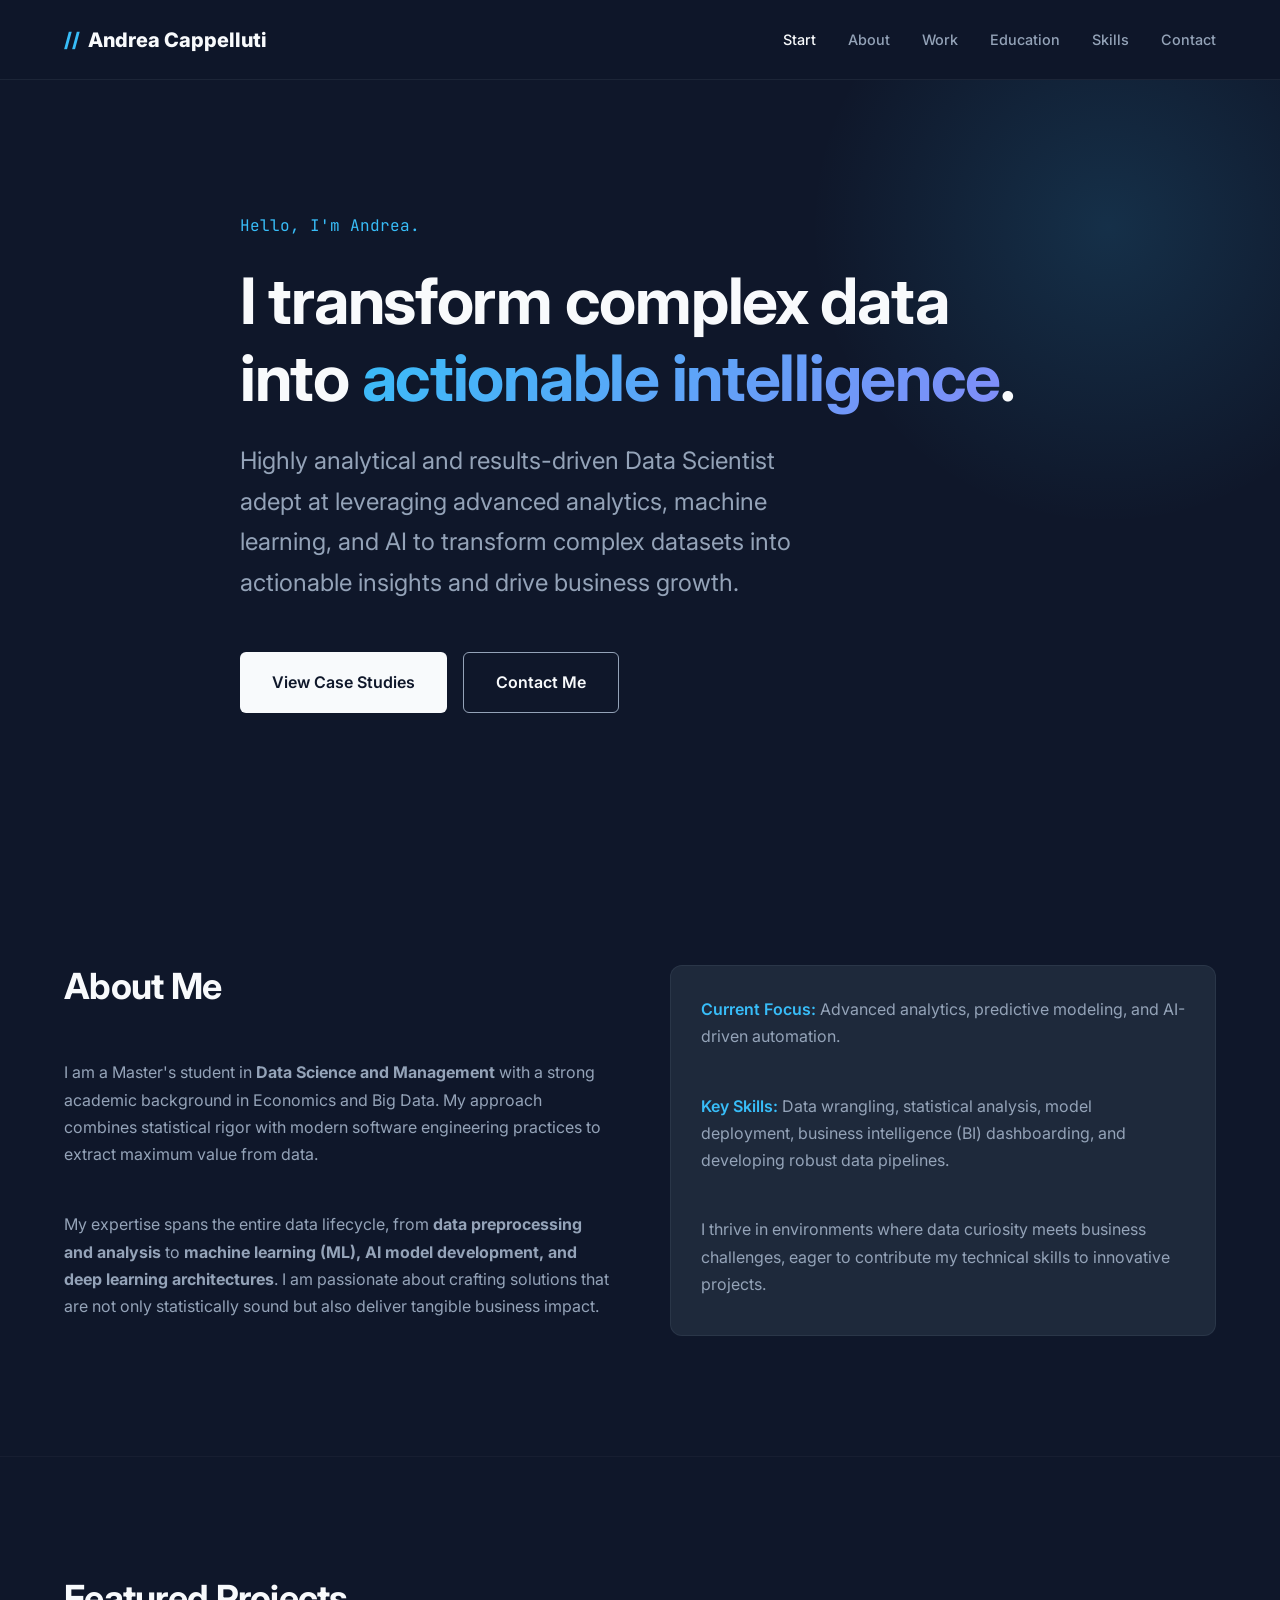
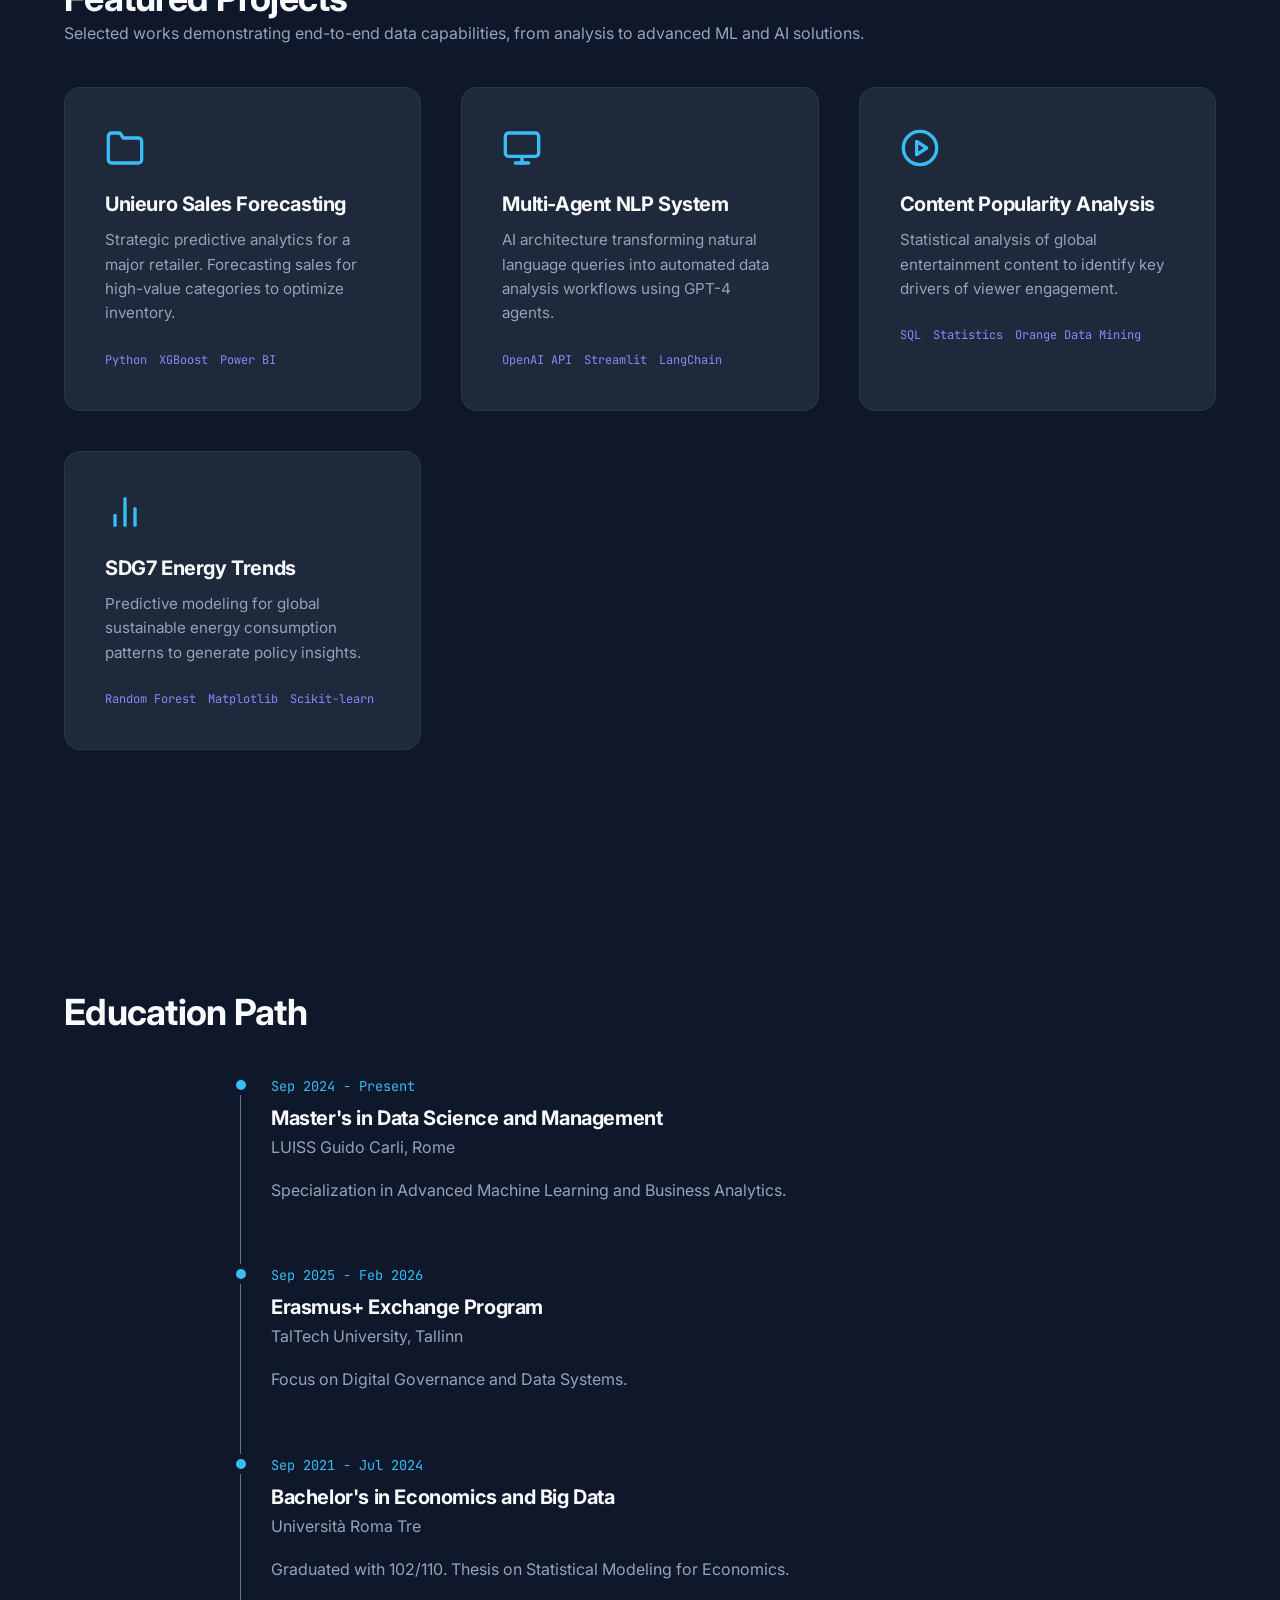
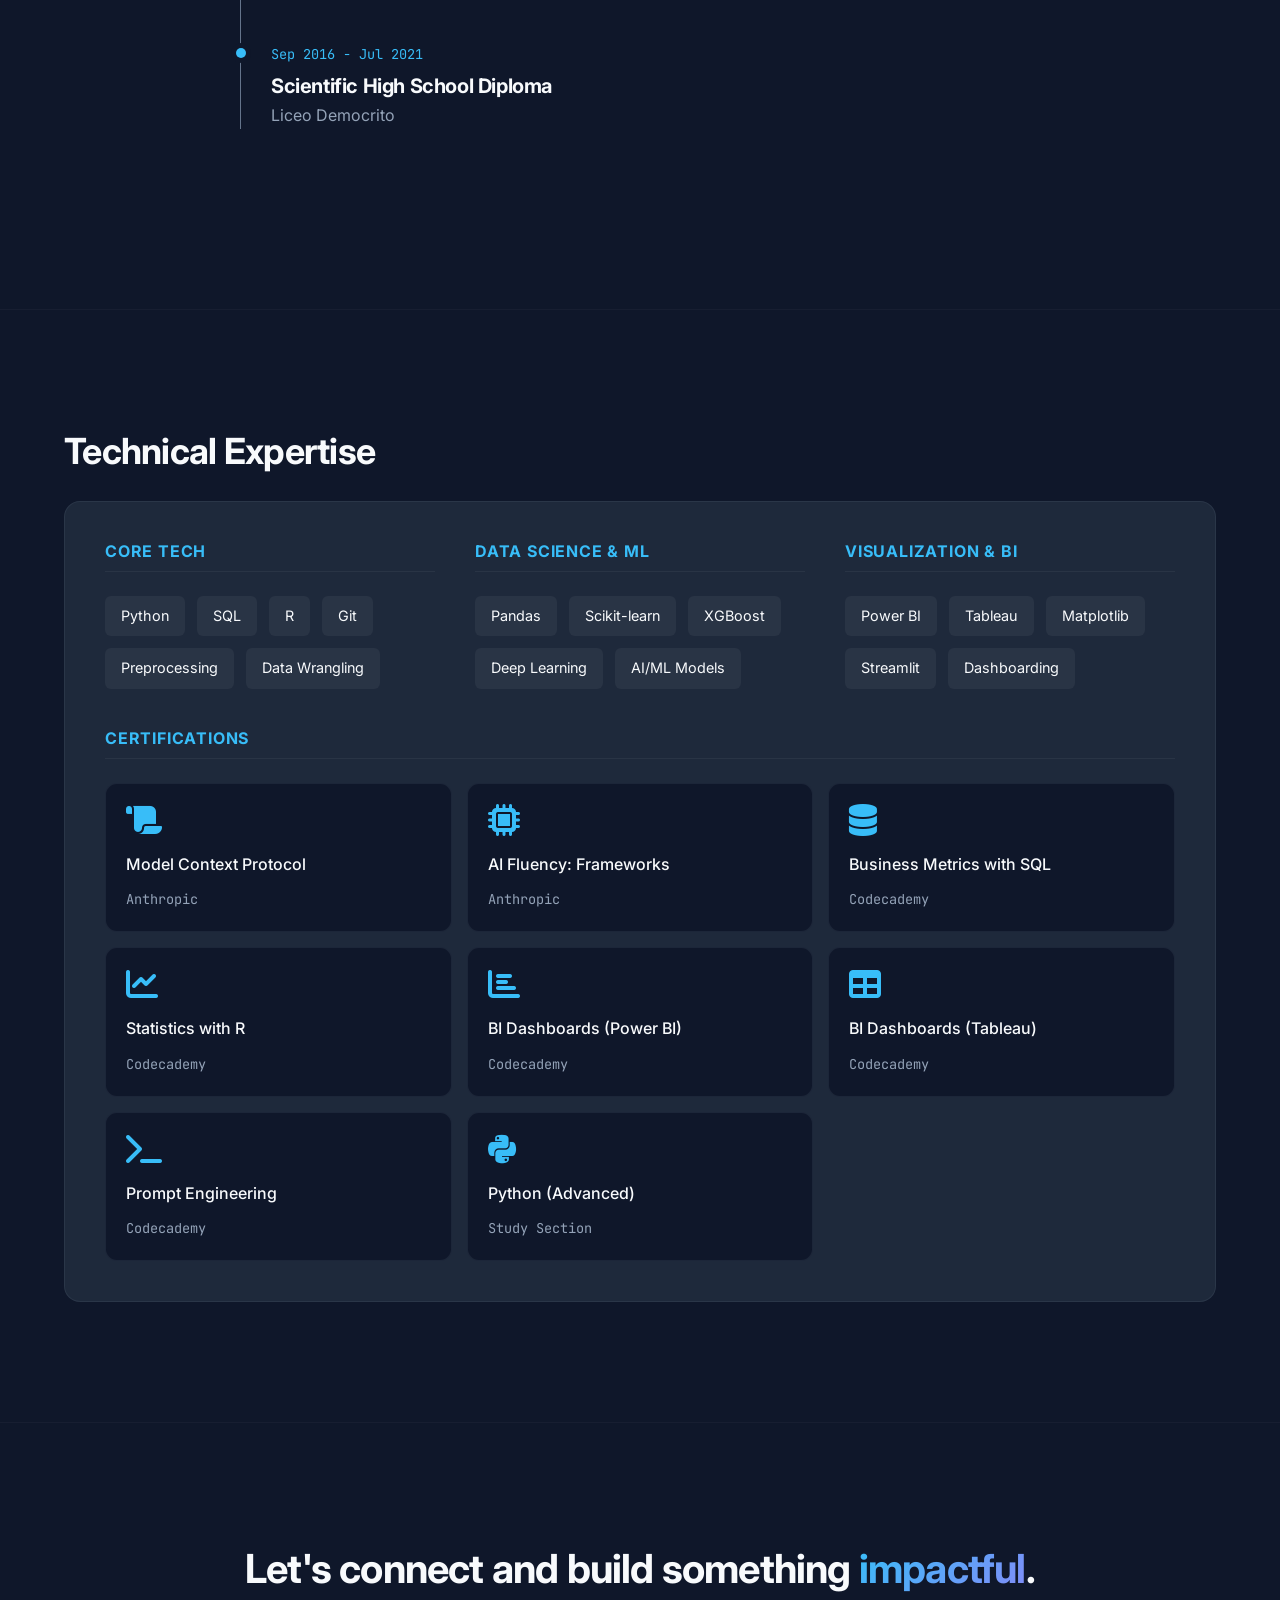
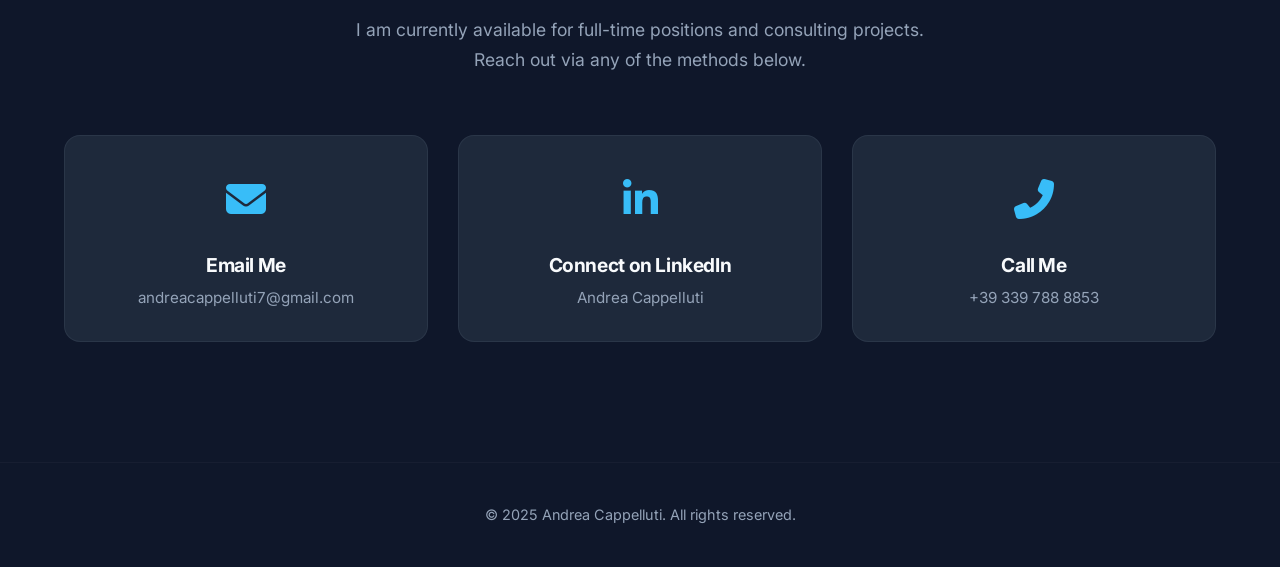
==== commit bf4f546b: "Add files via upload" ====
--- a/index.html
+++ b/index.html
@@ -1,400 +1,352 @@
-<!DOCTYPE html>
-<html lang="en">
-<head>
-    <meta charset="UTF-8">
-    <meta name="viewport" content="width=device-width, initial-scale=1.0">
-    <title>Andrea Cappelluti - Data Scientist & Analyst</title>
-    <link rel="stylesheet" href="style.css">
-</head>
-<body>
-    <header class="header">
-        <nav class="nav container">
-            <a href="#home" class="nav__brand-link" data-page="home">
-                <div class="nav__brand">
-                    <h2>Andrea Cappelluti</h2>
-                </div>
-            </a>
-            <div class="nav__menu">
-                <ul class="nav__list">
-                    <li><a href="#home" class="nav__link active" data-page="home">Home</a></li>
-                    <li><a href="#projects" class="nav__link" data-page="projects">Projects</a></li>
-                    <li><a href="#education" class="nav__link" data-page="education">Education</a></li>
-                    <li><a href="#skills" class="nav__link" data-page="skills">Skills</a></li>
-                    <li><a href="#contact" class="nav__link" data-page="contact">Contact</a></li>
-                </ul>
-            </div>
-        </nav>
-    </header>
-
-    <main class="main">
-        <section id="home" class="page active">
-            <section class="hero">
-                <div class="container">
-                    <div class="hero__content">
-                        <div class="hero__text">
-                            <h1 class="hero__name">Andrea Cappelluti</h1>
-                            <h2 class="hero__title">Data Scientist & Analyst</h2>
-                            <p class="hero__location">📍 Rome, Italy</p>
-                            <div class="hero__actions">
-                                <a href="#contact" class="btn btn--primary" data-page="contact">Get in Touch</a>
-                                <a href="#projects" class="btn btn--outline" data-page="projects">View Projects</a>
-                            </div>
-                        </div>
-                        
-                    </div>
-                </div>
-            </section>
-
-            <section class="about">
-                <div class="container">
-                    <h2 class="section-title">About Me</h2>
-                    <div class="about__content">
-                        <p class="about__text">A Master's student in Data Science and Management with a strong foundation in Economics and Big Data. Passionate about machine learning, data analysis, and business intelligence, with hands-on experience in data science projects for sales forecasting, trend analysis, and the development of AI-based multi-agent systems. Seeking opportunities to apply my skills and contribute to innovative projects.</p>
-                    </div>
-                </div>
-            </section>
-
-            <section class="featured-projects">
-                <div class="container">
-                    <h2 class="section-title">Featured Projects</h2>
-                    <div class="projects-grid">
-                        <div class="project-card" data-project="unieuro-forecasting">
-                            <div class="project-card__header">
-                                <h3 class="project-card__title">Unieuro Retail Sales Forecasting</h3>
-                                <span class="project-card__category">Sales Analytics & ML</span>
-                            </div>
-                            <div class="project-card__body">
-                                <p class="project-card__description">Led a comprehensive sales forecasting project for key product categories using advanced machine learning techniques and business intelligence tools.</p>
-                                <div class="project-card__tech">
-                                    <span class="tech-tag">Python</span>
-                                    <span class="tech-tag">Power BI</span>
-                                    <span class="tech-tag">Machine Learning</span>
-                                </div>
-                            </div>
-                            <div class="project-card__footer">
-                                <button class="btn btn--sm btn--primary project-details-btn" data-project="unieuro-forecasting">View Details</button>
-                            </div>
-                        </div>
-
-                        <div class="project-card" data-project="multi-agent-system">
-                            <div class="project-card__header">
-                                <h3 class="project-card__title">Multi-Agent System for NLP Analysis</h3>
-                                <span class="project-card__category">AI & NLP</span>
-                            </div>
-                            <div class="project-card__body">
-                                <p class="project-card__description">Co-developed an AI-powered system that transforms natural language questions into automated data analysis using GPT-4.1.</p>
-                                <div class="project-card__tech">
-                                    <span class="tech-tag">OpenAI GPT-4.1</span>
-                                    <span class="tech-tag">Python</span>
-                                    <span class="tech-tag">Streamlit</span>
-                                </div>
-                            </div>
-                            <div class="project-card__footer">
-                                <button class="btn btn--sm btn--primary project-details-btn" data-project="multi-agent-system">View Details</button>
-                            </div>
-                        </div>
-
-                        <div class="project-card" data-project="tv-movies-analysis">
-                            <div class="project-card__header">
-                                <h3 class="project-card__title">TV Series & Movies Popularity Analysis</h3>
-                                <span class="project-card__category">Data Analysis & Predictive Modeling</span>
-                            </div>
-                            <div class="project-card__body">
-                                <p class="project-card__description">Comprehensive analysis of global entertainment content to understand popularity drivers using machine learning and statistical methods.</p>
-                                <div class="project-card__tech">
-                                    <span class="tech-tag">SQL</span>
-                                    <span class="tech-tag">Orange Data Mining</span>
-                                    <span class="tech-tag">Machine Learning</span>
-                                </div>
-                            </div>
-                            <div class="project-card__footer">
-                                <button class="btn btn--sm btn--primary project-details-btn" data-project="tv-movies-analysis">View Details</button>
-                            </div>
-                        </div>
-
-                        <div class="project-card" data-project="sdg7-energy-analysis">
-                            <div class="project-card__header">
-                                <h3 class="project-card__title">SDG7 Global Energy Analysis</h3>
-                                <span class="project-card__category">Sustainability Analytics & ML</span>
-                            </div>
-                            <div class="project-card__body">
-                                <p class="project-card__description">Comprehensive analysis of global sustainable energy trends with predictive modeling for energy consumption and policy insights.</p>
-                                <div class="project-card__tech">
-                                    <span class="tech-tag">Python</span>
-                                    <span class="tech-tag">Machine Learning</span>
-                                    <span class="tech-tag">Data Visualization</span>
-                                </div>
-                            </div>
-                            <div class="project-card__footer">
-                                <button class="btn btn--sm btn--primary project-details-btn" data-project="sdg7-energy-analysis">View Details</button>
-                            </div>
-                        </div>
-                    </div>
-                </div>
-            </section>
-        </section>
-
-        <section id="projects" class="page">
-            <div class="container">
-                <h1 class="page-title">Projects</h1>
-                <div class="projects-list">
-                    <div class="project-item">
-                        <h3 class="project-title">Unieuro Retail Sales Forecasting</h3>
-                        <span class="project-period">March 2025 - April 2025</span>
-                        <p class="project-overview">Led a comprehensive sales forecasting project for key product categories using advanced machine learning techniques and business intelligence tools.</p>
-                        <button class="btn btn--primary project-details-btn" data-project="unieuro-forecasting">View Details</button>
-                    </div>
-                    <div class="project-item">
-                        <h3 class="project-title">Multi-Agent System for Natural Language Civic Data Analysis</h3>
-                        <span class="project-period">March 2025 - April 2025</span>
-                        <p class="project-overview">Co-developed an AI-powered multi-agent system capable of answering natural language questions with real data analysis and visualizations.</p>
-                        <button class="btn btn--primary project-details-btn" data-project="multi-agent-system">View Details</button>
-                    </div>
-                    <div class="project-item">
-                        <h3 class="project-title">Analysis of TV Series and Movies Popularity</h3>
-                        <span class="project-period">January 2024 - March 2024</span>
-                        <p class="project-overview">Comprehensive analysis of global entertainment content to understand popularity drivers using machine learning and statistical methods.</p>
-                        <button class="btn btn--primary project-details-btn" data-project="tv-movies-analysis">View Details</button>
-                    </div>
-                    <div class="project-item">
-                        <h3 class="project-title">SDG7 Global Energy Analysis & Prediction</h3>
-                        <span class="project-period">March 2024 - May 2024</span>
-                        <p class="project-overview">Academic research project exploring global sustainable energy trends focusing on UN SDG7 with predictive modeling.</p>
-                        <button class="btn btn--primary project-details-btn" data-project="sdg7-energy-analysis">View Details</button>
-                    </div>
-                </div>
-            </div>
-        </section>
-
-        <div id="project-modal" class="modal hidden">
-            <div class="modal__overlay">
-                <div class="modal__content">
-                    <div class="modal__header">
-                        <h2 id="modal-title"></h2>
-                        <button class="modal__close">&times;</button>
-                    </div>
-                    <div class="modal__body">
-                        <div class="project-detail">
-                            <p id="modal-period" class="project-period"></p>
-                            <p id="modal-category" class="project-category"></p>
-                            
-                            <h3>Project Overview</h3>
-                            <p id="modal-overview"></p>
-                            
-                            <h3>Key Responsibilities & Workflow</h3>
-                            <ul id="modal-workflow"></ul>
-                            
-                            <h3>Technical Methodology</h3>
-                            <p id="modal-methodology"></p>
-                            
-                            <h3>Results & Findings</h3>
-                            <p id="modal-results"></p>
-                            
-                            <h3>Technical Stack</h3>
-                            <p id="modal-tech-stack"></p>
-                        </div>
-                    </div>
-                </div>
-            </div>
-        </div>
-
-        <section id="education" class="page">
-            <div class="container">
-                <h1 class="page-title">Education & Qualifications</h1>
-                
-                <div class="education-section">
-                    <h2 class="section-subtitle">Academic Background</h2>
-                    <div class="timeline">
-                        <div class="timeline-item">
-                            <div class="timeline-marker"></div>
-                            <div class="timeline-content">
-                                <h3>Master's Degree in Data Science and Management (ENG)</h3>
-                                <p class="institution">LUISS Guido Carli, Rome, Italy</p>
-                                <p class="period">09/2024 – Present</p>
-                            </div>
-                        </div>
-                        
-                        <div class="timeline-item">
-                            <div class="timeline-marker"></div>
-                            <div class="timeline-content">
-                                <h3>Erasmus+ Exchange Program</h3>
-                                <p class="institution">TalTech University, Tallinn, Estonia</p>
-                                <p class="period">09/2025 – 02/2026</p>
-                            </div>
-                        </div>
-                        
-                        <div class="timeline-item">
-                            <div class="timeline-marker"></div>
-                            <div class="timeline-content">
-                                <h3>Bachelor's Degree in Economics and Big Data (ITA)</h3>
-                                <p class="institution">Università degli studi Roma tre, Rome, Italy</p>
-                                <p class="period">09/2021 – 07/2024</p>
-                                <p class="grade">Grade: 102/110</p>
-                            </div>
-                        </div>
-                        
-                        <div class="timeline-item">
-                            <div class="timeline-marker"></div>
-                            <div class="timeline-content">
-                                <h3>High School Diploma</h3>
-                                <p class="institution">Liceo scientifico Democrito, Rome, Italy</p>
-                                <p class="period">09/2016 – 06/2021</p>
-                                <p class="grade">Grade: 80/100</p>
-                            </div>
-                        </div>
-                    </div>
-                </div>
-
-                <div class="education-section">
-                    <h2 class="section-subtitle">Certifications</h2>
-                    <div class="certifications-grid">
-                        <div class="certification-card">
-                            <div class="certification-name">Introduction to Model Context Protocol</div>
-                            <div class="certification-org">Anthropic</div>
-                        </div>
-                        <div class="certification-card">
-                            <div class="certification-name">AI Fluency: Framework & Foundations</div>
-                            <div class="certification-org">Anthropic</div>
-                        </div>
-                        <div class="certification-card">
-                            <div class="certification-name">How to Analyze Business Metrics with SQL</div>
-                            <div class="certification-org">Codecademy</div>
-                        </div>
-                        <div class="certification-card">
-                            <div class="certification-name">Learn Statistics with R</div>
-                            <div class="certification-org">Codecademy</div>
-                        </div>
-                        <div class="certification-card">
-                            <div class="certification-name">BI Dashboards with Power BI</div>
-                            <div class="certification-org">Codecademy</div>
-                        </div>
-                        <div class="certification-card">
-                            <div class="certification-name">BI Dashboards with Tableau</div>
-                            <div class="certification-org">Codecademy</div>
-                        </div>
-                        <div class="certification-card">
-                            <div class="certification-name">Learn Prompt Engineering</div>
-                            <div class="certification-org">Codecademy</div>
-                        </div>
-                        <div class="certification-card">
-                            <div class="certification-name">Python (Advanced)</div>
-                            <div class="certification-org">Study Section E-Learning</div>
-                        </div>
-                    </div>
-                </div>
-
-                <div class="education-section">
-                    <h2 class="section-subtitle">Languages</h2>
-                    <div class="languages">
-                        <div class="language-item">
-                            <h3>Italian</h3>
-                            <p>Native</p>
-                        </div>
-                        <div class="language-item">
-                            <h3>English</h3>
-                            <p>B2.4-C1</p>
-                        </div>
-                        <div class="language-item">
-                            <h3>Spanish</h3>
-                            <p>B1</p>
-                        </div>
-                    </div>
-                </div>
-            </div>
-        </section>
-
-        <section id="skills" class="page">
-            <div class="container">
-                <h1 class="page-title">Skills & Technologies</h1>
-                
-                <div class="skills-grid">
-                    <div class="skills-category">
-                        <h2 class="skills-category__title">Languages</h2>
-                        <div class="skills-tags">
-                            <span class="skill-tag">Italian (Native)</span>
-                            <span class="skill-tag">English (B2.4-C1)</span>
-                            <span class="skill-tag">Spanish (B1)</span>
-                        </div>
-                    </div>
-
-                    <div class="skills-category">
-                        <h2 class="skills-category__title">IT Skills</h2>
-                        <div class="skills-tags">
-                            <span class="skill-tag">Python</span>
-                            <span class="skill-tag">R</span>
-                            <span class="skill-tag">Orange Data Mining</span>
-                            <span class="skill-tag">SQL</span>
-                            <span class="skill-tag">Power BI</span>
-                            <span class="skill-tag">Tableau</span>
-                            <span class="skill-tag">MSC Office Suite</span>
-                        </div>
-                    </div>
-
-                    <div class="skills-category">
-                        <h2 class="skills-category__title">Certificates</h2>
-                        <div class="skills-tags">
-                            <span class="skill-tag">Introduction to Model Context Protocol - Anthropic</span>
-                            <span class="skill-tag">AI Fluency: Framework & Foundations - Anthropic</span>
-                            <span class="skill-tag">How to Analyze Business Metrics with SQL - Codecademy</span>
-                            <span class="skill-tag">Learn Statistics with R - Codecademy</span>
-                            <span class="skill-tag">BI Dashboards with Power BI - Codecademy</span>
-                            <span class="skill-tag">BI Dashboards with Tableau - Codecademy</span>
-                            <span class="skill-tag">Learn Prompt Engineering - Codecademy</span>
-                            <span class="skill-tag">Python (Advanced) - Study Section E-Learning</span>
-                        </div>
-                    </div>
-                </div>
-            </div>
-        </section>
-
-        <section id="contact" class="page">
-            <div class="container">
-                <h1 class="page-title">Get in Touch</h1>
-                
-                <div class="contact-content">
-                    <div class="contact-info">
-                        <p>I'm always interested in discussing data science opportunities, collaborative projects, or just connecting with fellow data enthusiasts. Feel free to reach out!</p>
-                        
-                        <div class="contact-details">
-                            <div class="contact-item">
-                                <strong>Email:</strong>
-                                <a href="mailto:andreacappelluti7@gmail.com">andreacappelluti7@gmail.com</a>
-                            </div>
-                            <div class="contact-item">
-                                <strong>Academic Email:</strong>
-                                <a href="mailto:a.cappelluti@studenti.luiss.it">a.cappelluti@studenti.luiss.it</a>
-                            </div>
-                            <div class="contact-item">
-                                <strong>Phone:</strong>
-                                <a href="tel:+393397888853">+39 3397888853</a>
-                            </div>
-                            <div class="contact-item">
-                                <strong>Location:</strong>
-                                Rome, Italy
-                            </div>
-                        </div>
-
-                        <div class="contact-linkedin">
-                            <a href="https://www.linkedin.com/in/andrea-cappelluti-9b1a61282" target="_blank" class="btn btn--primary btn--lg linkedin-btn">
-                                <span class="linkedin-icon">💼</span>
-                                Connect on LinkedIn
-                            </a>
-                        </div>
-                    </div>
-                </div>
-            </div>
-        </section>
-    </main>
-
-    <footer class="footer">
-        <div class="container">
-            <div class="footer__content">
-                <p>&copy; 2025 Andrea Cappelluti. All rights reserved.</p>
-                <p>Data Scientist & Analyst | Rome, Italy</p>
-            </div>
-        </div>
-    </footer>
-
-    <script src="app.js"></script>
-</body>
+<!DOCTYPE html>
+<html lang="en">
+<head>
+    <meta charset="UTF-8">
+    <meta name="viewport" content="width=device-width, initial-scale=1.0">
+    <title>Andrea Cappelluti | Data Scientist</title>
+    <link rel="stylesheet" href="style.css">
+    <link rel="preconnect" href="https://fonts.googleapis.com">
+    <link rel="preconnect" href="https://fonts.gstatic.com" crossorigin>
+    <link href="https://fonts.googleapis.com/css2?family=Inter:wght@400;500;600;700;800&family=JetBrains+Mono:wght@400;500&display=swap" rel="stylesheet">
+    <!-- Font Awesome for icons -->
+    <link rel="stylesheet" href="https://cdnjs.cloudflare.com/ajax/libs/font-awesome/6.5.1/css/all.min.css" integrity="sha512-DTOQO9RWCH3ppGqcWaEA1BIZOC6xxalwEsw9c2QQeAIftl+Vegovlnee1c9QX4TctnWMn13TZye+giMm8e2LwA==" crossorigin="anonymous" referrerpolicy="no-referrer" />
+</head>
+<body>
+    
+    <header class="header">
+        <nav class="nav container">
+            <a href="#home" class="nav__logo">
+                <span>//</span> Andrea Cappelluti
+            </a>
+            <button class="nav__toggle" aria-label="Toggle navigation">
+                <span></span>
+                <span></span>
+                <span></span>
+            </button>
+            <div class="nav__menu">
+                <ul class="nav__list">
+                    <li><a href="#home" class="nav__link active">Start</a></li>
+                    <li><a href="#about" class="nav__link">About</a></li>
+                    <li><a href="#projects" class="nav__link">Work</a></li>
+                    <li><a href="#education" class="nav__link">Education</a></li>
+                    <li><a href="#skills" class="nav__link">Skills</a></li>
+                    <li><a href="#contact" class="nav__link">Contact</a></li>
+                </ul>
+            </div>
+        </nav>
+    </header>
+
+    <main>
+        <!-- HERO -->
+        <section id="home" class="hero">
+            <div class="container">
+                <div class="hero__content">
+                    <span class="hero__greeting">Hello, I'm Andrea.</span>
+                    <h1 class="hero__headline">
+                        I transform complex data into <span class="gradient-text">actionable intelligence</span>.
+                    </h1>
+                    <p class="hero__subheadline">
+                        Highly analytical and results-driven Data Scientist adept at leveraging advanced analytics, machine learning, and AI to transform complex datasets into actionable insights and drive business growth.
+                    </p>
+                    <div class="btn-group">
+                        <a href="#projects" class="btn btn--primary">View Case Studies</a>
+                        <a href="#contact" class="btn btn--outline">Contact Me</a>
+                    </div>
+                </div>
+            </div>
+        </section>
+
+        <!-- ABOUT -->
+        <section id="about" class="section">
+            <div class="container">
+                <div class="grid about-grid">
+                    <div class="about-text">
+                        <h2>About Me</h2>
+                        <br>
+                        <p>
+                            I am a Master's student in <strong>Data Science and Management</strong> with a strong academic background in Economics and Big Data. My approach combines statistical rigor with modern software engineering practices to extract maximum value from data.
+                        </p>
+                        <br>
+                        <p>
+                            My expertise spans the entire data lifecycle, from <strong>data preprocessing and analysis</strong> to <strong>machine learning (ML), AI model development, and deep learning architectures</strong>. I am passionate about crafting solutions that are not only statistically sound but also deliver tangible business impact.
+                        </p>
+                    </div>
+                    
+                    <div class="about-summary">
+                        <p>
+                            <span class="highlight">Current Focus:</span> Advanced analytics, predictive modeling, and AI-driven automation.
+                        </p>
+                        <br>
+                        <p>
+                            <span class="highlight">Key Skills:</span> Data wrangling, statistical analysis, model deployment, business intelligence (BI) dashboarding, and developing robust data pipelines.
+                        </p>
+                        <br>
+                        <p>
+                            I thrive in environments where data curiosity meets business challenges, eager to contribute my technical skills to innovative projects.
+                        </p>
+                    </div>
+                </div>
+            </div>
+        </section>
+
+        <!-- PROJECTS -->
+        <section id="projects" class="section">
+            <div class="container">
+                <h2>Featured Projects</h2>
+                <p style="margin-bottom: 40px">Selected works demonstrating end-to-end data capabilities, from analysis to advanced ML and AI solutions.</p>
+                
+                <div class="projects-grid grid">
+                    <!-- Project 1 -->
+                    <div class="project-card" data-project="unieuro-forecasting">
+                        <div class="folder-icon">
+                            <svg xmlns="http://www.w3.org/2000/svg" width="40" height="40" viewBox="0 0 24 24" fill="none" stroke="currentColor" stroke-width="2" stroke-linecap="round" stroke-linejoin="round"><path d="M22 19a2 2 0 0 1-2 2H4a2 2 0 0 1-2-2V5a2 2 0 0 1 2-2h5l2 3h9a2 2 0 0 1 2 2z"></path></svg>
+                        </div>
+                        <h3 class="project-title">Unieuro Sales Forecasting</h3>
+                        <p class="project-desc">Strategic predictive analytics for a major retailer. Forecasting sales for high-value categories to optimize inventory.</p>
+                        <div class="tech-stack-list">
+                            <span class="tech-badge">Python</span>
+                            <span class="tech-badge">XGBoost</span>
+                            <span class="tech-badge">Power BI</span>
+                        </div>
+                    </div>
+
+                    <!-- Project 2 -->
+                    <div class="project-card" data-project="multi-agent-system">
+                        <div class="folder-icon">
+                            <svg xmlns="http://www.w3.org/2000/svg" width="40" height="40" viewBox="0 0 24 24" fill="none" stroke="currentColor" stroke-width="2" stroke-linecap="round" stroke-linejoin="round"><rect x="2" y="3" width="20" height="14" rx="2" ry="2"></rect><line x1="8" y1="21" x2="16" y2="21"></line><line x1="12" y1="17" x2="12" y2="21"></line></svg>
+                        </div>
+                        <h3 class="project-title">Multi-Agent NLP System</h3>
+                        <p class="project-desc">AI architecture transforming natural language queries into automated data analysis workflows using GPT-4 agents.</p>
+                        <div class="tech-stack-list">
+                            <span class="tech-badge">OpenAI API</span>
+                            <span class="tech-badge">Streamlit</span>
+                            <span class="tech-badge">LangChain</span>
+                        </div>
+                    </div>
+
+                    <!-- Project 3 -->
+                    <div class="project-card" data-project="tv-movies-analysis">
+                        <div class="folder-icon">
+                            <svg xmlns="http://www.w3.org/2000/svg" width="40" height="40" viewBox="0 0 24 24" fill="none" stroke="currentColor" stroke-width="2" stroke-linecap="round" stroke-linejoin="round"><circle cx="12" cy="12" r="10"></circle><polygon points="10 8 16 12 10 16 10 8"></polygon></svg>
+                        </div>
+                        <h3 class="project-title">Content Popularity Analysis</h3>
+                        <p class="project-desc">Statistical analysis of global entertainment content to identify key drivers of viewer engagement.</p>
+                        <div class="tech-stack-list">
+                            <span class="tech-badge">SQL</span>
+                            <span class="tech-badge">Statistics</span>
+                            <span class="tech-badge">Orange Data Mining</span>
+                        </div>
+                    </div>
+
+                    <!-- Project 4 -->
+                    <div class="project-card" data-project="sdg7-energy-analysis">
+                        <div class="folder-icon">
+                            <svg xmlns="http://www.w3.org/2000/svg" width="40" height="40" viewBox="0 0 24 24" fill="none" stroke="currentColor" stroke-width="2" stroke-linecap="round" stroke-linejoin="round"><path d="M18 20V10"></path><path d="M12 20V4"></path><path d="M6 20v-6"></path></svg>
+                        </div>
+                        <h3 class="project-title">SDG7 Energy Trends</h3>
+                        <p class="project-desc">Predictive modeling for global sustainable energy consumption patterns to generate policy insights.</p>
+                        <div class="tech-stack-list">
+                            <span class="tech-badge">Random Forest</span>
+                            <span class="tech-badge">Matplotlib</span>
+                            <span class="tech-badge">Scikit-learn</span>
+                        </div>
+                    </div>
+                </div>
+            </div>
+        </section>
+
+        <!-- EDUCATION -->
+        <section id="education" class="section">
+            <div class="container">
+                <h2>Education Path</h2>
+                <div class="timeline" style="margin-top: 40px">
+                    <div class="timeline-item">
+                        <div class="timeline-dot"></div>
+                        <span class="timeline-date">Sep 2024 - Present</span>
+                        <h3 class="timeline-title">Master's in Data Science and Management</h3>
+                        <p class="timeline-org">LUISS Guido Carli, Rome</p>
+                        <p>Specialization in Advanced Machine Learning and Business Analytics.</p>
+                    </div>
+                    
+                    <div class="timeline-item">
+                        <div class="timeline-dot"></div>
+                        <span class="timeline-date">Sep 2025 - Feb 2026</span>
+                        <h3 class="timeline-title">Erasmus+ Exchange Program</h3>
+                        <p class="timeline-org">TalTech University, Tallinn</p>
+                        <p>Focus on Digital Governance and Data Systems.</p>
+                    </div>
+
+                    <div class="timeline-item">
+                        <div class="timeline-dot"></div>
+                        <span class="timeline-date">Sep 2021 - Jul 2024</span>
+                        <h3 class="timeline-title">Bachelor's in Economics and Big Data</h3>
+                        <p class="timeline-org">Università Roma Tre</p>
+                        <p>Graduated with 102/110. Thesis on Statistical Modeling for Economics.</p>
+                    </div>
+
+                        <div class="timeline-item">
+                            <div class="timeline-dot"></div>
+                            <span class="timeline-date">Sep 2016 - Jul 2021</span>
+                            <h3 class="timeline-title">Scientific High School Diploma</h3>
+                            <p class="timeline-org">Liceo Democrito</p>
+                        </div>                </div>
+            </div>
+        </section>
+
+        <!-- SKILLS -->
+        <section id="skills" class="section">
+            <div class="container">
+                <h2>Technical Expertise</h2>
+                <br>
+                <div class="skills-container grid" style="grid-template-columns: repeat(auto-fit, minmax(250px, 1fr));">
+                    <div class="skill-category">
+                        <h3>Core Tech</h3>
+                        <div class="skill-tags">
+                            <span class="skill-tag">Python</span>
+                            <span class="skill-tag">SQL</span>
+                            <span class="skill-tag">R</span>
+                            <span class="skill-tag">Git</span>
+                            <span class="skill-tag">Preprocessing</span>
+                            <span class="skill-tag">Data Wrangling</span>
+                        </div>
+                    </div>
+                    
+                    <div class="skill-category">
+                        <h3>Data Science & ML</h3>
+                        <div class="skill-tags">
+                            <span class="skill-tag">Pandas</span>
+                            <span class="skill-tag">Scikit-learn</span>
+                            <span class="skill-tag">XGBoost</span>
+                            <span class="skill-tag">Deep Learning</span>
+                            <span class="skill-tag">AI/ML Models</span>
+                        </div>
+                    </div>
+
+                    <div class="skill-category">
+                        <h3>Visualization & BI</h3>
+                        <div class="skill-tags">
+                            <span class="skill-tag">Power BI</span>
+                            <span class="skill-tag">Tableau</span>
+                            <span class="skill-tag">Matplotlib</span>
+                            <span class="skill-tag">Streamlit</span>
+                            <span class="skill-tag">Dashboarding</span>
+                        </div>
+                    </div>
+
+                    <div class="skill-category">
+                        <h3>Certifications</h3>
+                        <div class="certs-grid">
+                            <div class="cert-item-card">
+                                <i class="fas fa-scroll cert-icon"></i>
+                                <span class="cert-name">Model Context Protocol</span>
+                                <span class="cert-issuer">Anthropic</span>
+                            </div>
+                            <div class="cert-item-card">
+                                <i class="fas fa-microchip cert-icon"></i>
+                                <span class="cert-name">AI Fluency: Frameworks</span>
+                                <span class="cert-issuer">Anthropic</span>
+                            </div>
+                            <div class="cert-item-card">
+                                <i class="fas fa-database cert-icon"></i>
+                                <span class="cert-name">Business Metrics with SQL</span>
+                                <span class="cert-issuer">Codecademy</span>
+                            </div>
+                            <div class="cert-item-card">
+                                <i class="fas fa-chart-line cert-icon"></i>
+                                <span class="cert-name">Statistics with R</span>
+                                <span class="cert-issuer">Codecademy</span>
+                            </div>
+                            <div class="cert-item-card">
+                                <i class="fas fa-chart-bar cert-icon"></i>
+                                <span class="cert-name">BI Dashboards (Power BI)</span>
+                                <span class="cert-issuer">Codecademy</span>
+                            </div>
+                            <div class="cert-item-card">
+                                <i class="fas fa-table cert-icon"></i>
+                                <span class="cert-name">BI Dashboards (Tableau)</span>
+                                <span class="cert-issuer">Codecademy</span>
+                            </div>
+                            <div class="cert-item-card">
+                                <i class="fas fa-terminal cert-icon"></i>
+                                <span class="cert-name">Prompt Engineering</span>
+                                <span class="cert-issuer">Codecademy</span>
+                            </div>
+                            <div class="cert-item-card">
+                                <i class="fab fa-python cert-icon"></i>
+                                <span class="cert-name">Python (Advanced)</span>
+                                <span class="cert-issuer">Study Section</span>
+                            </div>
+                        </div>
+                    </div>
+                </div>
+            </div>
+        </section>
+
+        <!-- CONTACT -->
+        <section id="contact" class="section">
+            <div class="container">
+                <div class="contact-header">
+                    <h2>Let's connect and build something <span class="gradient-text">impactful</span>.</h2>
+                    <p class="contact-tagline">I am currently available for full-time positions and consulting projects. Reach out via any of the methods below.</p>
+                </div>
+                
+                <div class="contact-methods grid">
+                    <a href="mailto:andreacappelluti7@gmail.com" class="contact-card">
+                        <div class="contact-icon"><i class="fas fa-envelope"></i></div>
+                        <h3 class="contact-title">Email Me</h3>
+                        <p class="contact-detail">andreacappelluti7@gmail.com</p>
+                    </a>
+                    
+                    <a href="https://www.linkedin.com/in/andrea-cappelluti-9b1a61282" target="_blank" class="contact-card">
+                        <div class="contact-icon"><i class="fab fa-linkedin-in"></i></div>
+                        <h3 class="contact-title">Connect on LinkedIn</h3>
+                        <p class="contact-detail">Andrea Cappelluti</p>
+                    </a>
+
+                    <a href="tel:+393397888853" class="contact-card">
+                        <div class="contact-icon"><i class="fas fa-phone-alt"></i></div>
+                        <h3 class="contact-title">Call Me</h3>
+                        <p class="contact-detail">+39 339 788 8853</p>
+                    </a>
+                </div>
+            </div>
+        </section>
+    </main>
+
+    <footer class="footer">
+        <div class="container">
+            <p>&copy; 2025 Andrea Cappelluti. All rights reserved.</p>
+        </div>
+    </footer>
+
+    <!-- MODAL -->
+    <div id="project-modal" class="modal hidden">
+        <div class="modal-overlay"></div>
+        <div class="modal-content">
+            <div class="modal-header">
+                <h3 id="modal-title">Project Title</h3>
+                <button class="modal-close">&times;</button>
+            </div>
+            <div class="modal-body">
+                <div class="modal-meta">
+                    <span id="modal-category" class="badge">Category</span>
+                    <span id="modal-period" style="color: var(--text-tertiary); font-size: 0.9rem; align-self: center;">Period</span>
+                </div>
+                
+                <p id="modal-overview" style="color: #fff; margin-bottom: 20px;"></p>
+                
+                <div class="project-section-title">Workflow</div>
+                <ul id="modal-workflow" style="padding-left: 20px; color: var(--text-secondary); margin-bottom: 20px;"></ul>
+
+                <div class="project-section-title">Results</div>
+                <p id="modal-results" style="color: var(--text-secondary);"></p>
+
+                <div class="project-section-title">Tech Stack</div>
+                <p id="modal-tech-stack" style="font-family: var(--font-mono); color: var(--accent-primary); font-size: 0.9rem;"></p>
+            </div>
+        </div>
+    </div>
+
+    <script src="app.js"></script>
+</body>
 </html>
--- a/style.css
+++ b/style.css
@@ -1,1506 +1,634 @@
-:root {
-  /* Primitive Color Tokens */
-  --color-white: rgba(255, 255, 255, 1);
-  --color-black: rgba(0, 0, 0, 1);
-  --color-cream-50: rgba(252, 252, 249, 1);
-  --color-cream-100: rgba(255, 255, 253, 1);
-  --color-gray-200: rgba(245, 245, 245, 1);
-  --color-gray-300: rgba(167, 169, 169, 1);
-  --color-gray-400: rgba(119, 124, 124, 1);
-  --color-slate-500: rgba(98, 108, 113, 1);
-  --color-brown-600: rgba(94, 82, 64, 1);
-  --color-charcoal-700: rgba(31, 33, 33, 1);
-  --color-charcoal-800: rgba(38, 40, 40, 1);
-  --color-slate-900: rgba(19, 52, 59, 1);
-  --color-teal-300: rgba(50, 184, 198, 1);
-  --color-teal-400: rgba(45, 166, 178, 1);
-  --color-teal-500: rgba(33, 128, 141, 1);
-  --color-teal-600: rgba(29, 116, 128, 1);
-  --color-teal-700: rgba(26, 104, 115, 1);
-  --color-teal-800: rgba(41, 150, 161, 1);
-  --color-red-400: rgba(255, 84, 89, 1);
-  --color-red-500: rgba(192, 21, 47, 1);
-  --color-orange-400: rgba(230, 129, 97, 1);
-  --color-orange-500: rgba(168, 75, 47, 1);
-
-  /* RGB versions for opacity control */
-  --color-brown-600-rgb: 94, 82, 64;
-  --color-teal-500-rgb: 33, 128, 141;
-  --color-slate-900-rgb: 19, 52, 59;
-  --color-slate-500-rgb: 98, 108, 113;
-  --color-red-500-rgb: 192, 21, 47;
-  --color-red-400-rgb: 255, 84, 89;
-  --color-orange-500-rgb: 168, 75, 47;
-  --color-orange-400-rgb: 230, 129, 97;
-
-  /* Background color tokens (Light Mode) */
-  --color-bg-1: rgba(59, 130, 246, 0.08); /* Light blue */
-  --color-bg-2: rgba(245, 158, 11, 0.08); /* Light yellow */
-  --color-bg-3: rgba(34, 197, 94, 0.08); /* Light green */
-  --color-bg-4: rgba(239, 68, 68, 0.08); /* Light red */
-  --color-bg-5: rgba(147, 51, 234, 0.08); /* Light purple */
-  --color-bg-6: rgba(249, 115, 22, 0.08); /* Light orange */
-  --color-bg-7: rgba(236, 72, 153, 0.08); /* Light pink */
-  --color-bg-8: rgba(6, 182, 212, 0.08); /* Light cyan */
-
-  /* Semantic Color Tokens (Light Mode) */
-  --color-background: var(--color-cream-50);
-  --color-surface: var(--color-cream-100);
-  --color-text: var(--color-slate-900);
-  --color-text-secondary: var(--color-slate-500);
-  --color-primary: var(--color-teal-500);
-  --color-primary-hover: var(--color-teal-600);
-  --color-primary-active: var(--color-teal-700);
-  --color-secondary: rgba(var(--color-brown-600-rgb), 0.12);
-  --color-secondary-hover: rgba(var(--color-brown-600-rgb), 0.2);
-  --color-secondary-active: rgba(var(--color-brown-600-rgb), 0.25);
-  --color-border: rgba(var(--color-brown-600-rgb), 0.2);
-  --color-btn-primary-text: var(--color-cream-50);
-  --color-card-border: rgba(var(--color-brown-600-rgb), 0.12);
-  --color-card-border-inner: rgba(var(--color-brown-600-rgb), 0.12);
-  --color-error: var(--color-red-500);
-  --color-success: var(--color-teal-500);
-  --color-warning: var(--color-orange-500);
-  --color-info: var(--color-slate-500);
-  --color-focus-ring: rgba(var(--color-teal-500-rgb), 0.4);
-  --color-select-caret: rgba(var(--color-slate-900-rgb), 0.8);
-
-  /* Common style patterns */
-  --focus-ring: 0 0 0 3px var(--color-focus-ring);
-  --focus-outline: 2px solid var(--color-primary);
-  --status-bg-opacity: 0.15;
-  --status-border-opacity: 0.25;
-  --select-caret-light: url("data:image/svg+xml,%3Csvg xmlns='http://www.w3.org/2000/svg' width='16' height='16' viewBox='0 0 24 24' fill='none' stroke='%23134252' stroke-width='2' stroke-linecap='round' stroke-linejoin='round'%3E%3Cpolyline points='6 9 12 15 18 9'%3E%3C/polyline%3E%3C/svg%3E");
-  --select-caret-dark: url("data:image/svg+xml,%3Csvg xmlns='http://www.w3.org/2000/svg' width='16' height='16' viewBox='0 0 24 24' fill='none' stroke='%23f5f5f5' stroke-width='2' stroke-linecap='round' stroke-linejoin='round'%3E%3Cpolyline points='6 9 12 15 18 9'%3E%3C/polyline%3E%3C/svg%3E");
-
-  /* RGB versions for opacity control */
-  --color-success-rgb: 33, 128, 141;
-  --color-error-rgb: 192, 21, 47;
-  --color-warning-rgb: 168, 75, 47;
-  --color-info-rgb: 98, 108, 113;
-
-  /* Typography */
-  --font-family-base: "FKGroteskNeue", "Geist", "Inter", -apple-system,
-    BlinkMacSystemFont, "Segoe UI", Roboto, sans-serif;
-  --font-family-mono: "Berkeley Mono", ui-monospace, SFMono-Regular, Menlo,
-    Monaco, Consolas, monospace;
-  --font-size-xs: 11px;
-  --font-size-sm: 12px;
-  --font-size-base: 14px;
-  --font-size-md: 14px;
-  --font-size-lg: 16px;
-  --font-size-xl: 18px;
-  --font-size-2xl: 20px;
-  --font-size-3xl: 24px;
-  --font-size-4xl: 30px;
-  --font-weight-normal: 400;
-  --font-weight-medium: 500;
-  --font-weight-semibold: 550;
-  --font-weight-bold: 600;
-  --line-height-tight: 1.2;
-  --line-height-normal: 1.5;
-  --letter-spacing-tight: -0.01em;
-
-  /* Spacing */
-  --space-0: 0;
-  --space-1: 1px;
-  --space-2: 2px;
-  --space-4: 4px;
-  --space-6: 6px;
-  --space-8: 8px;
-  --space-10: 10px;
-  --space-12: 12px;
-  --space-16: 16px;
-  --space-20: 20px;
-  --space-24: 24px;
-  --space-32: 32px;
-
-  /* Border Radius */
-  --radius-sm: 6px;
-  --radius-base: 8px;
-  --radius-md: 10px;
-  --radius-lg: 12px;
-  --radius-full: 9999px;
-
-  /* Shadows */
-  --shadow-xs: 0 1px 2px rgba(0, 0, 0, 0.02);
-  --shadow-sm: 0 1px 3px rgba(0, 0, 0, 0.04), 0 1px 2px rgba(0, 0, 0, 0.02);
-  --shadow-md: 0 4px 6px -1px rgba(0, 0, 0, 0.04),
-    0 2px 4px -1px rgba(0, 0, 0, 0.02);
-  --shadow-lg: 0 10px 15px -3px rgba(0, 0, 0, 0.04),
-    0 4px 6px -2px rgba(0, 0, 0, 0.02);
-  --shadow-inset-sm: inset 0 1px 0 rgba(255, 255, 255, 0.15),
-    inset 0 -1px 0 rgba(0, 0, 0, 0.03);
-
-  /* Animation */
-  --duration-fast: 150ms;
-  --duration-normal: 250ms;
-  --ease-standard: cubic-bezier(0.16, 1, 0.3, 1);
-
-  /* Layout */
-  --container-sm: 640px;
-  --container-md: 768px;
-  --container-lg: 1024px;
-  --container-xl: 1280px;
-}
-
-/* Dark mode colors */
-@media (prefers-color-scheme: dark) {
-  :root {
-    /* RGB versions for opacity control (Dark Mode) */
-    --color-gray-400-rgb: 119, 124, 124;
-    --color-teal-300-rgb: 50, 184, 198;
-    --color-gray-300-rgb: 167, 169, 169;
-    --color-gray-200-rgb: 245, 245, 245;
-
-    /* Background color tokens (Dark Mode) */
-    --color-bg-1: rgba(29, 78, 216, 0.15); /* Dark blue */
-    --color-bg-2: rgba(180, 83, 9, 0.15); /* Dark yellow */
-    --color-bg-3: rgba(21, 128, 61, 0.15); /* Dark green */
-    --color-bg-4: rgba(185, 28, 28, 0.15); /* Dark red */
-    --color-bg-5: rgba(107, 33, 168, 0.15); /* Dark purple */
-    --color-bg-6: rgba(194, 65, 12, 0.15); /* Dark orange */
-    --color-bg-7: rgba(190, 24, 93, 0.15); /* Dark pink */
-    --color-bg-8: rgba(8, 145, 178, 0.15); /* Dark cyan */
-    
-    /* Semantic Color Tokens (Dark Mode) */
-    --color-background: var(--color-charcoal-700);
-    --color-surface: var(--color-charcoal-800);
-    --color-text: var(--color-gray-200);
-    --color-text-secondary: rgba(var(--color-gray-300-rgb), 0.7);
-    --color-primary: var(--color-teal-300);
-    --color-primary-hover: var(--color-teal-400);
-    --color-primary-active: var(--color-teal-800);
-    --color-secondary: rgba(var(--color-gray-400-rgb), 0.15);
-    --color-secondary-hover: rgba(var(--color-gray-400-rgb), 0.25);
-    --color-secondary-active: rgba(var(--color-gray-400-rgb), 0.3);
-    --color-border: rgba(var(--color-gray-400-rgb), 0.3);
-    --color-error: var(--color-red-400);
-    --color-success: var(--color-teal-300);
-    --color-warning: var(--color-orange-400);
-    --color-info: var(--color-gray-300);
-    --color-focus-ring: rgba(var(--color-teal-300-rgb), 0.4);
-    --color-btn-primary-text: var(--color-slate-900);
-    --color-card-border: rgba(var(--color-gray-400-rgb), 0.2);
-    --color-card-border-inner: rgba(var(--color-gray-400-rgb), 0.15);
-    --shadow-inset-sm: inset 0 1px 0 rgba(255, 255, 255, 0.1),
-      inset 0 -1px 0 rgba(0, 0, 0, 0.15);
-    --button-border-secondary: rgba(var(--color-gray-400-rgb), 0.2);
-    --color-border-secondary: rgba(var(--color-gray-400-rgb), 0.2);
-    --color-select-caret: rgba(var(--color-gray-200-rgb), 0.8);
-
-    /* Common style patterns - updated for dark mode */
-    --focus-ring: 0 0 0 3px var(--color-focus-ring);
-    --focus-outline: 2px solid var(--color-primary);
-    --status-bg-opacity: 0.15;
-    --status-border-opacity: 0.25;
-    --select-caret-light: url("data:image/svg+xml,%3Csvg xmlns='http://www.w3.org/2000/svg' width='16' height='16' viewBox='0 0 24 24' fill='none' stroke='%23134252' stroke-width='2' stroke-linecap='round' stroke-linejoin='round'%3E%3Cpolyline points='6 9 12 15 18 9'%3E%3C/polyline%3E%3C/svg%3E");
-    --select-caret-dark: url("data:image/svg+xml,%3Csvg xmlns='http://www.w3.org/2000/svg' width='16' height='16' viewBox='0 0 24 24' fill='none' stroke='%23f5f5f5' stroke-width='2' stroke-linecap='round' stroke-linejoin='round'%3E%3Cpolyline points='6 9 12 15 18 9'%3E%3C/polyline%3E%3C/svg%3E");
-
-    /* RGB versions for dark mode */
-    --color-success-rgb: var(--color-teal-300-rgb);
-    --color-error-rgb: var(--color-red-400-rgb);
-    --color-warning-rgb: var(--color-orange-400-rgb);
-    --color-info-rgb: var(--color-gray-300-rgb);
-  }
-}
-
-/* Data attribute for manual theme switching */
-[data-color-scheme="dark"] {
-  /* RGB versions for opacity control (dark mode) */
-  --color-gray-400-rgb: 119, 124, 124;
-  --color-teal-300-rgb: 50, 184, 198;
-  --color-gray-300-rgb: 167, 169, 169;
-  --color-gray-200-rgb: 245, 245, 245;
-
-  /* Colorful background palette - Dark Mode */
-  --color-bg-1: rgba(29, 78, 216, 0.15); /* Dark blue */
-  --color-bg-2: rgba(180, 83, 9, 0.15); /* Dark yellow */
-  --color-bg-3: rgba(21, 128, 61, 0.15); /* Dark green */
-  --color-bg-4: rgba(185, 28, 28, 0.15); /* Dark red */
-  --color-bg-5: rgba(107, 33, 168, 0.15); /* Dark purple */
-  --color-bg-6: rgba(194, 65, 12, 0.15); /* Dark orange */
-  --color-bg-7: rgba(190, 24, 93, 0.15); /* Dark pink */
-  --color-bg-8: rgba(8, 145, 178, 0.15); /* Dark cyan */
-  
-  /* Semantic Color Tokens (Dark Mode) */
-  --color-background: var(--color-charcoal-700);
-  --color-surface: var(--color-charcoal-800);
-  --color-text: var(--color-gray-200);
-  --color-text-secondary: rgba(var(--color-gray-300-rgb), 0.7);
-  --color-primary: var(--color-teal-300);
-  --color-primary-hover: var(--color-teal-400);
-  --color-primary-active: var(--color-teal-800);
-  --color-secondary: rgba(var(--color-gray-400-rgb), 0.15);
-  --color-secondary-hover: rgba(var(--color-gray-400-rgb), 0.25);
-  --color-secondary-active: rgba(var(--color-gray-400-rgb), 0.3);
-  --color-border: rgba(var(--color-gray-400-rgb), 0.3);
-  --color-error: var(--color-red-400);
-  --color-success: var(--color-teal-300);
-  --color-warning: var(--color-orange-400);
-  --color-info: var(--color-gray-300);
-  --color-focus-ring: rgba(var(--color-teal-300-rgb), 0.4);
-  --color-btn-primary-text: var(--color-slate-900);
-  --color-card-border: rgba(var(--color-gray-400-rgb), 0.15);
-  --color-card-border-inner: rgba(var(--color-gray-400-rgb), 0.15);
-  --shadow-inset-sm: inset 0 1px 0 rgba(255, 255, 255, 0.1),
-    inset 0 -1px 0 rgba(0, 0, 0, 0.15);
-  --color-border-secondary: rgba(var(--color-gray-400-rgb), 0.2);
-  --color-select-caret: rgba(var(--color-gray-200-rgb), 0.8);
-
-  /* Common style patterns - updated for dark mode */
-  --focus-ring: 0 0 0 3px var(--color-focus-ring);
-  --focus-outline: 2px solid var(--color-primary);
-  --status-bg-opacity: 0.15;
-  --status-border-opacity: 0.25;
-  --select-caret-light: url("data:image/svg+xml,%3Csvg xmlns='http://www.w3.org/2000/svg' width='16' height='16' viewBox='0 0 24 24' fill='none' stroke='%23134252' stroke-width='2' stroke-linecap='round' stroke-linejoin='round'%3E%3Cpolyline points='6 9 12 15 18 9'%3E%3C/polyline%3E%3C/svg%3E");
-  --select-caret-dark: url("data:image/svg+xml,%3Csvg xmlns='http://www.w3.org/2000/svg' width='16' height='16' viewBox='0 0 24 24' fill='none' stroke='%23f5f5f5' stroke-width='2' stroke-linecap='round' stroke-linejoin='round'%3E%3Cpolyline points='6 9 12 15 18 9'%3E%3C/polyline%3E%3C/svg%3E");
-
-  /* RGB versions for dark mode */
-  --color-success-rgb: var(--color-teal-300-rgb);
-  --color-error-rgb: var(--color-red-400-rgb);
-  --color-warning-rgb: var(--color-orange-400-rgb);
-  --color-info-rgb: var(--color-gray-300-rgb);
-}
-
-[data-color-scheme="light"] {
-  /* RGB versions for opacity control (light mode) */
-  --color-brown-600-rgb: 94, 82, 64;
-  --color-teal-500-rgb: 33, 128, 141;
-  --color-slate-900-rgb: 19, 52, 59;
-  
-  /* Semantic Color Tokens (Light Mode) */
-  --color-background: var(--color-cream-50);
-  --color-surface: var(--color-cream-100);
-  --color-text: var(--color-slate-900);
-  --color-text-secondary: var(--color-slate-500);
-  --color-primary: var(--color-teal-500);
-  --color-primary-hover: var(--color-teal-600);
-  --color-primary-active: var(--color-teal-700);
-  --color-secondary: rgba(var(--color-brown-600-rgb), 0.12);
-  --color-secondary-hover: rgba(var(--color-brown-600-rgb), 0.2);
-  --color-secondary-active: rgba(var(--color-brown-600-rgb), 0.25);
-  --color-border: rgba(var(--color-brown-600-rgb), 0.2);
-  --color-btn-primary-text: var(--color-cream-50);
-  --color-card-border: rgba(var(--color-brown-600-rgb), 0.12);
-  --color-card-border-inner: rgba(var(--color-brown-600-rgb), 0.12);
-  --color-error: var(--color-red-500);
-  --color-success: var(--color-teal-500);
-  --color-warning: var(--color-orange-500);
-  --color-info: var(--color-slate-500);
-  --color-focus-ring: rgba(var(--color-teal-500-rgb), 0.4);
-
-  /* RGB versions for light mode */
-  --color-success-rgb: var(--color-teal-500-rgb);
-  --color-error-rgb: var(--color-red-500-rgb);
-  --color-warning-rgb: var(--color-orange-500-rgb);
-  --color-info-rgb: var(--color-slate-500-rgb);
-}
-
-/* Base styles */
-html {
-  font-size: var(--font-size-base);
-  font-family: var(--font-family-base);
-  line-height: var(--line-height-normal);
-  color: var(--color-text);
-  background-color: var(--color-background);
-  -webkit-font-smoothing: antialiased;
-  box-sizing: border-box;
-  scroll-behavior: smooth;
-}
-
-body {
-  margin: 0;
-  padding: 0;
-}
-
-*,
-*::before,
-*::after {
-  box-sizing: inherit;
-}
-
-/* Typography */
-h1,
-h2,
-h3,
-h4,
-h5,
-h6 {
-  margin: 0;
-  font-weight: var(--font-weight-semibold);
-  line-height: var(--line-height-tight);
-  color: var(--color-text);
-  letter-spacing: var(--letter-spacing-tight);
-}
-
-h1 {
-  font-size: var(--font-size-4xl);
-}
-h2 {
-  font-size: var(--font-size-3xl);
-}
-h3 {
-  font-size: var(--font-size-2xl);
-}
-h4 {
-  font-size: var(--font-size-xl);
-}
-h5 {
-  font-size: var(--font-size-lg);
-}
-h6 {
-  font-size: var(--font-size-md);
-}
-
-p {
-  margin: 0 0 var(--space-16) 0;
-}
-
-a {
-  color: var(--color-primary);
-  text-decoration: none;
-  transition: color var(--duration-fast) var(--ease-standard);
-}
-
-a:hover {
-  color: var(--color-primary-hover);
-}
-
-code,
-pre {
-  font-family: var(--font-family-mono);
-  font-size: calc(var(--font-size-base) * 0.95);
-  background-color: var(--color-secondary);
-  border-radius: var(--radius-sm);
-}
-
-code {
-  padding: var(--space-1) var(--space-4);
-}
-
-pre {
-  padding: var(--space-16);
-  margin: var(--space-16) 0;
-  overflow: auto;
-  border: 1px solid var(--color-border);
-}
-
-pre code {
-  background: none;
-  padding: 0;
-}
-
-/* Buttons */
-.btn {
-  display: inline-flex;
-  align-items: center;
-  justify-content: center;
-  padding: var(--space-8) var(--space-16);
-  border-radius: var(--radius-base);
-  font-size: var(--font-size-base);
-  font-weight: 500;
-  line-height: 1.5;
-  cursor: pointer;
-  transition: all var(--duration-normal) var(--ease-standard);
-  border: none;
-  text-decoration: none;
-  position: relative;
-}
-
-.btn:focus-visible {
-  outline: none;
-  box-shadow: var(--focus-ring);
-}
-
-.btn--primary {
-  background: var(--color-primary);
-  color: var(--color-btn-primary-text);
-}
-
-.btn--primary:hover {
-  background: var(--color-primary-hover);
-  color: var(--color-btn-primary-text); /* Explicitly set color on hover */
-}
-
-.btn--primary:active {
-  background: var(--color-primary-active);
-}
-
-.btn--secondary {
-  background: var(--color-secondary);
-  color: var(--color-text);
-}
-
-.btn--secondary:hover {
-  background: var(--color-secondary-hover);
-}
-
-.btn--secondary:active {
-  background: var(--color-secondary-active);
-}
-
-.btn--outline {
-  background: transparent;
-  border: 1px solid var(--color-border);
-  color: var(--color-text);
-}
-
-.btn--outline:hover {
-  background: var(--color-secondary);
-  color: var(--color-text); /* Explicitly set color on hover */
-}
-
-.btn--sm {
-  padding: var(--space-4) var(--space-12);
-  font-size: var(--font-size-sm);
-  border-radius: var(--radius-sm);
-}
-
-.btn--lg {
-  padding: var(--space-10) var(--space-20);
-  font-size: var(--font-size-lg);
-  border-radius: var(--radius-md);
-}
-
-.btn--full-width {
-  width: 100%;
-}
-
-.btn:disabled {
-  opacity: 0.5;
-  cursor: not-allowed;
-}
-
-/* Form elements */
-.form-control {
-  display: block;
-  width: 100%;
-  padding: var(--space-8) var(--space-12);
-  font-size: var(--font-size-md);
-  line-height: 1.5;
-  color: var(--color-text);
-  background-color: var(--color-surface);
-  border: 1px solid var(--color-border);
-  border-radius: var(--radius-base);
-  transition: border-color var(--duration-fast) var(--ease-standard),
-    box-shadow var(--duration-fast) var(--ease-standard);
-}
-
-textarea.form-control {
-  font-family: var(--font-family-base);
-  font-size: var(--font-size-base);
-}
-
-select.form-control {
-  padding: var(--space-8) var(--space-12);
-  -webkit-appearance: none;
-  -moz-appearance: none;
-  appearance: none;
-  background-image: var(--select-caret-light);
-  background-repeat: no-repeat;
-  background-position: right var(--space-12) center;
-  background-size: 16px;
-  padding-right: var(--space-32);
-}
-
-/* Add a dark mode specific caret */
-@media (prefers-color-scheme: dark) {
-  select.form-control {
-    background-image: var(--select-caret-dark);
-  }
-}
-
-/* Also handle data-color-scheme */
-[data-color-scheme="dark"] select.form-control {
-  background-image: var(--select-caret-dark);
-}
-
-[data-color-scheme="light"] select.form-control {
-  background-image: var(--select-caret-light);
-}
-
-.form-control:focus {
-  border-color: var(--color-primary);
-  outline: var(--focus-outline);
-}
-
-.form-label {
-  display: block;
-  margin-bottom: var(--space-8);
-  font-weight: var(--font-weight-medium);
-  font-size: var(--font-size-sm);
-}
-
-.form-group {
-  margin-bottom: var(--space-16);
-}
-
-/* Card component */
-.card {
-  background-color: var(--color-surface);
-  border-radius: var(--radius-lg);
-  border: 1px solid var(--color-card-border);
-  box-shadow: var(--shadow-sm);
-  overflow: hidden;
-  transition: box-shadow var(--duration-normal) var(--ease-standard);
-}
-
-.card:hover {
-  box-shadow: var(--shadow-md);
-}
-
-.card__body {
-  padding: var(--space-16);
-}
-
-.card__header,
-.card__footer {
-  padding: var(--space-16);
-  border-bottom: 1px solid var(--color-card-border-inner);
-}
-
-/* Status indicators - simplified with CSS variables */
-.status {
-  display: inline-flex;
-  align-items: center;
-  padding: var(--space-6) var(--space-12);
-  border-radius: var(--radius-full);
-  font-weight: var(--font-weight-medium);
-  font-size: var(--font-size-sm);
-}
-
-.status--success {
-  background-color: rgba(
-    var(--color-success-rgb, 33, 128, 141),
-    var(--status-bg-opacity)
-  );
-  color: var(--color-success);
-  border: 1px solid
-    rgba(var(--color-success-rgb, 33, 128, 141), var(--status-border-opacity));
-}
-
-.status--error {
-  background-color: rgba(
-    var(--color-error-rgb, 192, 21, 47),
-    var(--status-bg-opacity)
-  );
-  color: var(--color-error);
-  border: 1px solid
-    rgba(var(--color-error-rgb, 192, 21, 47), var(--status-border-opacity));
-}
-
-.status--warning {
-  background-color: rgba(
-    var(--color-warning-rgb, 168, 75, 47),
-    var(--status-bg-opacity)
-  );
-  color: var(--color-warning);
-  border: 1px solid
-    rgba(var(--color-warning-rgb, 168, 75, 47), var(--status-border-opacity));
-}
-
-.status--info {
-  background-color: rgba(
-    var(--color-info-rgb, 98, 108, 113),
-    var(--status-bg-opacity)
-  );
-  color: var(--color-info);
-  border: 1px solid
-    rgba(var(--color-info-rgb, 98, 108, 113), var(--status-border-opacity));
-}
-
-/* Container layout */
-.container {
-  width: 100%;
-  margin-right: auto;
-  margin-left: auto;
-  padding-right: var(--space-16);
-  padding-left: var(--space-16);
-}
-
-@media (min-width: 640px) {
-  .container {
-    max-width: var(--container-sm);
-  }
-}
-@media (min-width: 768px) {
-  .container {
-    max-width: var(--container-md);
-  }
-}
-@media (min-width: 1024px) {
-  .container {
-    max-width: var(--container-lg);
-  }
-}
-@media (min-width: 1280px) {
-  .container {
-    max-width: var(--container-xl);
-  }
-}
-
-/* Utility classes */
-.flex {
-  display: flex;
-}
-.flex-col {
-  flex-direction: column;
-}
-.items-center {
-  align-items: center;
-}
-.justify-center {
-  justify-content: center;
-}
-.justify-between {
-  justify-content: space-between;
-}
-.gap-4 {
-  gap: var(--space-4);
-}
-.gap-8 {
-  gap: var(--space-8);
-}
-.gap-16 {
-  gap: var(--space-16);
-}
-
-.m-0 {
-  margin: 0;
-}
-.mt-8 {
-  margin-top: var(--space-8);
-}
-.mb-8 {
-  margin-bottom: var(--space-8);
-}
-.mx-8 {
-  margin-left: var(--space-8);
-  margin-right: var(--space-8);
-}
-.my-8 {
-  margin-top: var(--space-8);
-  margin-bottom: var(--space-8);
-}
-
-.p-0 {
-  padding: 0;
-}
-.py-8 {
-  padding-top: var(--space-8);
-  padding-bottom: var(--space-8);
-}
-.px-8 {
-  padding-left: var(--space-8);
-  padding-right: var(--space-8);
-}
-.py-16 {
-  padding-top: var(--space-16);
-  padding-bottom: var(--space-16);
-}
-.px-16 {
-  padding-left: var(--space-16);
-  padding-right: var(--space-16);
-}
-
-.block {
-  display: block;
-}
-.hidden {
-  display: none;
-}
-
-/* Accessibility */
-.sr-only {
-  position: absolute;
-  width: 1px;
-  height: 1px;
-  padding: 0;
-  margin: -1px;
-  overflow: hidden;
-  clip: rect(0, 0, 0, 0);
-  white-space: nowrap;
-  border-width: 0;
-}
-
-:focus-visible {
-  outline: var(--focus-outline);
-  outline-offset: 2px;
-}
-
-/* Dark mode specifics */
-[data-color-scheme="dark"] .btn--outline {
-  border: 1px solid var(--color-border-secondary);
-}
-
-@font-face {
-  font-family: 'FKGroteskNeue';
-  src: url('https://r2cdn.perplexity.ai/fonts/FKGroteskNeue.woff2')
-    format('woff2');
-}
-
-/* END PERPLEXITY DESIGN SYSTEM */
-/* Portfolio-specific styles */
-
-/* Layout and Navigation */
-.header {
-  background-color: var(--color-surface);
-  border-bottom: 1px solid var(--color-border);
-  position: sticky;
-  top: 0;
-  z-index: 100;
-  box-shadow: var(--shadow-sm);
-}
-
-.nav {
-  display: flex;
-  align-items: center;
-  justify-content: space-between;
-  padding: var(--space-16) 0;
-}
-
-.nav__brand-link {
-    text-decoration: none;
-}
-
-.nav__brand h2 {
-  color: var(--color-primary);
-  margin: 0;
-  font-size: var(--font-size-xl);
-  font-weight: var(--font-weight-bold);
-  transition: color var(--duration-fast) var(--ease-standard);
-}
-
-.nav__brand-link:hover .nav__brand h2 {
-    color: var(--color-primary-hover);
-}
-
-.nav__list {
-  display: flex;
-  list-style: none;
-  margin: 0;
-  padding: 0;
-  gap: var(--space-32);
-}
-
-.nav__link {
-  color: var(--color-text-secondary);
-  text-decoration: none;
-  font-weight: var(--font-weight-medium);
-  transition: color var(--duration-fast) var(--ease-standard);
-  position: relative;
-  padding-bottom: 4px;
-}
-
-.nav__link:hover,
-.nav__link.active {
-  color: var(--color-primary);
-}
-
-.nav__link.active::after {
-  content: '';
-  position: absolute;
-  bottom: -4px;
-  left: 0;
-  right: 0;
-  height: 2px;
-  background-color: var(--color-primary);
-  border-radius: var(--radius-full);
-}
-
-/* Page Management */
-.page {
-  display: none;
-  animation: fadeIn var(--duration-normal) var(--ease-standard);
-}
-
-.page.active {
-  display: block;
-}
-
-@keyframes fadeIn {
-  from { opacity: 0; transform: translateY(10px); }
-  to { opacity: 1; transform: translateY(0); }
-}
-
-/* Hero Section */
-.hero {
-  background: linear-gradient(135deg, var(--color-bg-1), var(--color-bg-3));
-  padding: var(--space-32) 0;
-  margin-bottom: var(--space-32);
-}
-
-.hero__content {
-  text-align: center;
-}
-
-.hero__name {
-  font-size: var(--font-size-4xl);
-  margin-bottom: var(--space-8);
-  color: var(--color-text);
-}
-
-.hero__title {
-  font-size: var(--font-size-2xl);
-  color: var(--color-primary);
-  margin-bottom: var(--space-16);
-  font-weight: var(--font-weight-medium);
-}
-
-.hero__location {
-  color: var(--color-text-secondary);
-  font-size: var(--font-size-lg);
-  margin-bottom: var(--space-24);
-}
-
-.hero__actions {
-  display: flex;
-  gap: var(--space-16);
-  justify-content: center;
-}
-
-/* Section Titles - Updated with more top spacing */
-.page-title {
-  font-size: var(--font-size-3xl);
-  text-align: center;
-  margin-top: var(--space-32);
-  margin-bottom: var(--space-32);
-  padding-top: var(--space-24);
-  color: var(--color-text);
-}
-
-.section-title {
-  font-size: var(--font-size-2xl);
-  text-align: center;
-  margin-bottom: var(--space-32);
-  color: var(--color-text);
-}
-
-.section-subtitle {
-  font-size: var(--font-size-xl);
-  margin-top: var(--space-32);
-  margin-bottom: var(--space-24);
-  padding-top: var(--space-16);
-  color: var(--color-text);
-  border-bottom: 2px solid var(--color-primary);
-  padding-bottom: var(--space-8);
-}
-
-/* About Section */
-.about {
-  padding: var(--space-32) 0;
-  background-color: var(--color-surface);
-}
-
-.about__content {
-  max-width: 800px;
-  margin: 0 auto;
-  text-align: center;
-}
-
-.about__text {
-  font-size: var(--font-size-lg);
-  line-height: var(--line-height-normal);
-  color: var(--color-text-secondary);
-}
-
-/* Featured Projects Section */
-.featured-projects {
-  padding: var(--space-32) 0;
-}
-
-.projects-grid {
-  display: grid;
-  grid-template-columns: repeat(auto-fit, minmax(300px, 1fr));
-  gap: var(--space-24);
-  margin-top: var(--space-32);
-}
-
-.project-card {
-  background-color: var(--color-surface);
-  border-radius: var(--radius-lg);
-  border: 1px solid var(--color-card-border);
-  box-shadow: var(--shadow-sm);
-  overflow: hidden;
-  transition: all var(--duration-normal) var(--ease-standard);
-  cursor: pointer;
-  display: flex;
-  flex-direction: column;
-}
-
-.project-card:hover {
-  box-shadow: var(--shadow-md);
-  transform: translateY(-2px);
-}
-
-.project-card__header {
-  padding: var(--space-16);
-  border-bottom: 1px solid var(--color-card-border-inner);
-}
-
-.project-card__title {
-  font-size: var(--font-size-lg);
-  font-weight: var(--font-weight-semibold);
-  margin-bottom: var(--space-8);
-  color: var(--color-text);
-}
-
-.project-card__category {
-  display: inline-block;
-  background-color: var(--color-bg-2);
-  color: var(--color-primary);
-  padding: var(--space-4) var(--space-8);
-  border-radius: var(--radius-sm);
-  font-size: var(--font-size-sm);
-  font-weight: var(--font-weight-medium);
-}
-
-.project-card__body {
-  padding: var(--space-16);
-  flex-grow: 1;
-}
-
-.project-card__description {
-  color: var(--color-text-secondary);
-  margin-bottom: var(--space-16);
-  line-height: var(--line-height-normal);
-}
-
-.project-card__tech {
-  display: flex;
-  flex-wrap: wrap;
-  gap: var(--space-8);
-}
-
-.tech-tag {
-  background-color: var(--color-secondary);
-  color: var(--color-text);
-  padding: var(--space-4) var(--space-8);
-  border-radius: var(--radius-sm);
-  font-size: var(--font-size-xs);
-  font-weight: var(--font-weight-medium);
-}
-
-.project-card__footer {
-  padding: var(--space-16);
-  border-top: 1px solid var(--color-card-border-inner);
-  background-color: var(--color-bg-1);
-  margin-top: auto;
-}
-
-/* Projects List Page */
-.projects-list {
-  display: flex;
-  flex-direction: column;
-  gap: var(--space-24);
-}
-
-.project-item {
-  background-color: var(--color-surface);
-  padding: var(--space-24);
-  border-radius: var(--radius-lg);
-  border: 1px solid var(--color-card-border);
-  box-shadow: var(--shadow-sm);
-}
-
-.project-title {
-  font-size: var(--font-size-xl);
-  margin-bottom: var(--space-8);
-  color: var(--color-text);
-}
-
-.project-period {
-  color: var(--color-text-secondary);
-  font-size: var(--font-size-sm);
-  font-weight: var(--font-weight-medium);
-  display: block;
-  margin-bottom: var(--space-12);
-}
-
-.project-overview {
-  color: var(--color-text-secondary);
-  line-height: var(--line-height-normal);
-  margin-bottom: var(--space-16);
-}
-
-/* Modal Styles */
-.modal {
-  position: fixed;
-  top: 0;
-  left: 0;
-  width: 100%;
-  height: 100%;
-  z-index: 1000;
-  display: flex;
-  align-items: center;
-  justify-content: center;
-  animation: modalFadeIn var(--duration-normal) var(--ease-standard);
-}
-
-.modal.hidden {
-  display: none;
-}
-
-.modal__overlay {
-  background-color: rgba(0, 0, 0, 0.5);
-  width: 100%;
-  height: 100%;
-  display: flex;
-  align-items: center;
-  justify-content: center;
-  padding: var(--space-20);
-}
-
-.modal__content {
-  background-color: var(--color-surface);
-  border-radius: var(--radius-lg);
-  max-width: 800px;
-  width: 100%;
-  max-height: 90vh;
-  overflow-y: auto;
-  box-shadow: var(--shadow-lg);
-}
-
-.modal__header {
-  display: flex;
-  justify-content: space-between;
-  align-items: center;
-  padding: var(--space-24);
-  border-bottom: 1px solid var(--color-border);
-  position: sticky;
-  top: 0;
-  background: var(--color-surface);
-  z-index: 1;
-}
-
-.modal__header h2 {
-  margin: 0;
-  color: var(--color-text);
-}
-
-.modal__close {
-  background: none;
-  border: none;
-  font-size: var(--font-size-3xl);
-  color: var(--color-text-secondary);
-  cursor: pointer;
-  padding: 0;
-  line-height: 1;
-}
-
-.modal__close:hover {
-  color: var(--color-text);
-}
-
-.modal__body {
-  padding: var(--space-24);
-}
-
-.project-detail h3 {
-  color: var(--color-primary);
-  margin: var(--space-24) 0 var(--space-12) 0;
-  font-size: var(--font-size-lg);
-}
-
-.project-detail h3:first-of-type {
-  margin-top: 0;
-}
-
-.project-detail p {
-  color: var(--color-text-secondary);
-  line-height: var(--line-height-normal);
-  margin-bottom: var(--space-16);
-}
-
-.project-detail ul {
-  list-style-position: inside;
-  margin: 0 0 var(--space-16) 0;
-  padding: 0;
-}
-
-.project-detail li {
-  color: var(--color-text-secondary);
-  line-height: var(--line-height-normal);
-  margin-bottom: var(--space-8);
-  padding-left: var(--space-4);
-}
-
-.project-category {
-  background-color: var(--color-bg-2);
-  color: var(--color-primary);
-  padding: var(--space-4) var(--space-12);
-  border-radius: var(--radius-sm);
-  font-size: var(--font-size-sm);
-  font-weight: var(--font-weight-medium);
-  display: inline-block;
-  margin-bottom: var(--space-16);
-}
-
-@keyframes modalFadeIn {
-  from { opacity: 0; }
-  to { opacity: 1; }
-}
-
-/* Education Page */
-.education-section {
-  margin-bottom: var(--space-32);
-}
-
-.timeline {
-  position: relative;
-  padding-left: var(--space-32);
-}
-
-.timeline::before {
-  content: '';
-  position: absolute;
-  left: 15px;
-  top: 0;
-  bottom: 0;
-  width: 2px;
-  background-color: var(--color-border);
-}
-
-.timeline-item {
-  position: relative;
-  margin-bottom: var(--space-32);
-}
-
-.timeline-marker {
-  position: absolute;
-  left: -23px;
-  top: 5px; /* Aligned better with text */
-  width: 16px;
-  height: 16px;
-  background-color: var(--color-primary);
-  border-radius: 50%;
-  border: 3px solid var(--color-surface);
-}
-
-.timeline-item.current .timeline-marker {
-  background-color: var(--color-success);
-}
-
-.timeline-content {
-  background-color: var(--color-surface);
-  padding: var(--space-20);
-  border-radius: var(--radius-lg);
-  border: 1px solid var(--color-card-border);
-  box-shadow: var(--shadow-sm);
-}
-
-.timeline-content h3 {
-  margin: 0 0 var(--space-8) 0;
-  color: var(--color-text);
-  font-size: var(--font-size-lg);
-}
-
-.institution {
-  color: var(--color-text-secondary);
-  font-weight: var(--font-weight-medium);
-  margin-bottom: var(--space-4);
-}
-
-.period {
-  color: var(--color-text-secondary);
-  font-size: var(--font-size-sm);
-  margin-bottom: var(--space-8);
-}
-
-.grade {
-  color: var(--color-text-secondary);
-  font-size: var(--font-size-sm);
-  margin-bottom: 0;
-  font-weight: var(--font-weight-medium);
-}
-
-/* Certifications - Updated to show organization clearly */
-.certifications-grid {
-  display: grid;
-  grid-template-columns: repeat(auto-fit, minmax(250px, 1fr));
-  gap: var(--space-16);
-}
-
-.certification-card {
-  background-color: var(--color-surface);
-  padding: var(--space-16);
-  border-radius: var(--radius-base);
-  border: 1px solid var(--color-card-border);
-  box-shadow: var(--shadow-xs);
-  text-align: center;
-}
-
-.certification-name {
-  font-weight: var(--font-weight-medium);
-  color: var(--color-text);
-  margin-bottom: var(--space-8);
-  font-size: var(--font-size-sm);
-}
-
-.certification-org {
-  color: var(--color-primary);
-  font-weight: var(--font-weight-semibold);
-  font-size: var(--font-size-xs);
-  text-transform: uppercase;
-  letter-spacing: 0.02em;
-}
-
-/* Languages */
-.languages {
-  display: grid;
-  grid-template-columns: repeat(auto-fit, minmax(200px, 1fr));
-  gap: var(--space-20);
-}
-
-.language-item {
-  background-color: var(--color-surface);
-  padding: var(--space-20);
-  border-radius: var(--radius-lg);
-  border: 1px solid var(--color-card-border);
-  text-align: center;
-  box-shadow: var(--shadow-sm);
-}
-
-.language-item h3 {
-  margin: 0 0 var(--space-8) 0;
-  color: var(--color-text);
-}
-
-.language-item p {
-  margin: 0;
-  color: var(--color-text-secondary);
-  font-weight: var(--font-weight-medium);
-}
-
-/* Skills Page - Updated with simplified structure */
-.skills-grid {
-  display: grid;
-  grid-template-columns: 1fr;
-  gap: var(--space-24);
-}
-
-.skills-category {
-  background-color: var(--color-surface);
-  padding: var(--space-20);
-  border-radius: var(--radius-lg);
-  border: 1px solid var(--color-card-border);
-  box-shadow: var(--shadow-sm);
-}
-
-.skills-category__title {
-  color: var(--color-primary);
-  font-size: var(--font-size-lg);
-  margin: 0 0 var(--space-16) 0;
-  font-weight: var(--font-weight-semibold);
-}
-
-.skills-tags {
-  display: flex;
-  flex-wrap: wrap;
-  gap: var(--space-8);
-}
-
-.skill-tag {
-  background-color: var(--color-bg-1);
-  color: var(--color-text);
-  padding: var(--space-6) var(--space-12);
-  border-radius: var(--radius-sm);
-  font-size: var(--font-size-sm);
-  font-weight: var(--font-weight-medium);
-  border: 1px solid var(--color-border);
-}
-
-/* Contact Page - Updated with LinkedIn button */
-.contact-content {
-  max-width: 600px;
-  margin: 0 auto;
-  text-align: center;
-}
-
-.contact-info p {
-  color: var(--color-text-secondary);
-  font-size: var(--font-size-lg);
-  line-height: var(--line-height-normal);
-  margin-bottom: var(--space-32);
-}
-
-.contact-details {
-  background-color: var(--color-surface);
-  padding: var(--space-24);
-  border-radius: var(--radius-lg);
-  border: 1px solid var(--color-card-border);
-  box-shadow: var(--shadow-sm);
-  text-align: left;
-  margin-bottom: var(--space-32);
-}
-
-.contact-item {
-  margin-bottom: var(--space-16);
-  display: flex;
-  flex-direction: column;
-  gap: var(--space-4);
-}
-
-.contact-item:last-child {
-  margin-bottom: 0;
-}
-
-.contact-item strong {
-  color: var(--color-text);
-  font-weight: var(--font-weight-semibold);
-}
-
-.contact-item a {
-  color: var(--color-primary);
-  text-decoration: none;
-}
-
-.contact-item a:hover {
-  color: var(--color-primary-hover);
-  text-decoration: underline;
-}
-
-/* LinkedIn Button */
-.contact-linkedin {
-  display: flex;
-  justify-content: center;
-}
-
-.linkedin-btn {
-  display: inline-flex;
-  align-items: center;
-  gap: var(--space-8);
-  min-width: 200px;
-  justify-content: center;
-}
-
-.linkedin-icon {
-  font-size: var(--font-size-lg);
-}
-
-/* Footer */
-.footer {
-  background-color: var(--color-surface);
-  border-top: 1px solid var(--color-border);
-  padding: var(--space-24) 0;
-  margin-top: var(--space-32);
-}
-
-.footer__content {
-  text-align: center;
-  color: var(--color-text-secondary);
-}
-
-.footer__content p {
-  margin: 0;
-  margin-bottom: var(--space-4);
-}
-
-.footer__content p:last-child {
-  margin-bottom: 0;
-}
-
-/* Responsive Design */
-@media (max-width: 768px) {
-  .nav {
-    flex-direction: column;
-    gap: var(--space-16);
-  }
-  
-  .nav__list {
-    gap: var(--space-16);
-    flex-wrap: wrap;
-    justify-content: center;
-  }
-  
-  .hero__content {
-    grid-template-columns: 1fr;
-    text-align: center;
-  }
-  
-  .hero__actions {
-    justify-content: center;
-    flex-wrap: wrap;
-  }
-  
-  .projects-grid {
-    grid-template-columns: 1fr;
-  }
-  
-  .skills-grid {
-    grid-template-columns: 1fr;
-  }
-  
-  .certifications-grid {
-    grid-template-columns: 1fr;
-  }
-  
-  .languages {
-    grid-template-columns: 1fr;
-  }
-  
-  .timeline {
-    padding-left: var(--space-24);
-  }
-  
-  .modal__overlay {
-    padding: var(--space-16);
-  }
-  
-  .modal__content {
-    max-height: 95vh;
-  }
-  
-  .modal__header,
-  .modal__body {
-    padding: var(--space-16);
-  }
-
-  /* Adjust page titles spacing for mobile */
-  .page-title {
-    margin-top: var(--space-16);
-    padding-top: var(--space-16);
-  }
-
-  .section-subtitle {
-    margin-top: var(--space-24);
-    padding-top: var(--space-8);
-  }
-}
-
-@media (max-width: 480px) {
-  .hero__name {
-    font-size: var(--font-size-3xl);
-  }
-  
-  .hero__title {
-    font-size: var(--font-size-xl);
-  }
-  
-  .page-title {
-    font-size: var(--font-size-2xl);
-  }
-  
-  .section-title {
-    font-size: var(--font-size-xl);
-  }
-  
-  .hero__actions {
-    flex-direction: column;
-    width: 100%;
-  }
-  
-  .hero__actions .btn {
-    width: 100%;
-  }
-  
-  .contact-item {
-    flex-direction: column;
-    gap: var(--space-2);
-  }
-
-  .linkedin-btn {
-    width: 100%;
-  }
+:root {
+    /* Professional Data Science Palette (Slate & Indigo) */
+    --bg-body: #0f172a;       /* Slate 900 */
+    --bg-surface: #1e293b;    /* Slate 800 */
+    --bg-surface-hover: #334155; /* Slate 700 */
+    
+    --text-primary: #f8fafc;  /* Slate 50 */
+    --text-secondary: #94a3b8; /* Slate 400 */
+    --text-tertiary: #64748b; /* Slate 500 */
+
+    /* Accents - Trust & Intelligence */
+    --accent-primary: #38bdf8; /* Sky 400 */
+    --accent-secondary: #818cf8; /* Indigo 400 */
+    --accent-gradient: linear-gradient(135deg, #38bdf8 0%, #818cf8 100%);
+    
+    /* Functional */
+    --font-sans: 'Inter', system-ui, -apple-system, sans-serif;
+    --font-mono: 'JetBrains Mono', monospace;
+    
+    --radius-sm: 6px;
+    --radius-md: 12px;
+    --radius-lg: 16px;
+    
+    --border-subtle: 1px solid rgba(148, 163, 184, 0.1);
+    --shadow-card: 0 10px 30px -10px rgba(0, 0, 0, 0.5);
+    
+    --nav-height: 80px;
+}
+
+html {
+    scroll-behavior: smooth;
+    scroll-padding-top: var(--nav-height);
+}
+
+* {
+    box-sizing: border-box;
+    margin: 0;
+    padding: 0;
+}
+
+body {
+    background-color: var(--bg-body);
+    color: var(--text-primary);
+    font-family: var(--font-sans);
+    line-height: 1.7;
+    -webkit-font-smoothing: antialiased;
+}
+
+/* --- Layout Utilities --- */
+.container {
+    max-width: 1200px;
+    margin: 0 auto;
+    padding: 0 24px;
+}
+
+.section {
+    padding: 120px 0;
+    border-bottom: 1px solid rgba(255,255,255,0.03);
+}
+
+.grid {
+    display: grid;
+    gap: 40px;
+}
+
+/* --- Typography --- */
+h1, h2, h3, h4 {
+    color: var(--text-primary);
+    font-weight: 700;
+    line-height: 1.2;
+    letter-spacing: -0.02em;
+}
+
+h1 { font-size: 3.5rem; }
+h2 { font-size: 2.25rem; }
+h3 { font-size: 1.5rem; }
+
+p { color: var(--text-secondary); }
+
+.highlight {
+    color: var(--accent-primary);
+    font-weight: 600;
+}
+
+.gradient-text {
+    background: var(--accent-gradient);
+    -webkit-background-clip: text;
+    -webkit-text-fill-color: transparent;
+}
+
+.mono {
+    font-family: var(--font-mono);
+    font-size: 0.9em;
+}
+
+/* --- Navigation --- */
+.header {
+    background: rgba(15, 23, 42, 0.85); /* Glass Slate */
+    backdrop-filter: blur(12px);
+    border-bottom: var(--border-subtle);
+    position: sticky;
+    top: 0;
+    z-index: 100;
+    height: var(--nav-height);
+}
+
+.nav {
+    display: flex;
+    justify-content: space-between;
+    align-items: center;
+    height: 100%;
+}
+
+.nav__logo {
+    font-size: 1.25rem;
+    font-weight: 800;
+    color: var(--text-primary);
+    text-decoration: none;
+    display: flex;
+    align-items: center;
+    gap: 8px;
+}
+
+.nav__logo span { color: var(--accent-primary); }
+
+.nav__list {
+    display: flex;
+    gap: 32px;
+    list-style: none;
+}
+
+.nav__link {
+    font-size: 0.9rem;
+    color: var(--text-secondary);
+    text-decoration: none;
+    font-weight: 500;
+    transition: color 0.2s;
+}
+
+.nav__link:hover, .nav__link.active {
+    color: var(--text-primary);
+}
+
+.nav__toggle {
+    display: none;
+    background: none;
+    border: none;
+    cursor: pointer;
+    flex-direction: column;
+    gap: 6px;
+}
+.nav__toggle span {
+    display: block; width: 24px; height: 2px; background: var(--text-primary);
+}
+
+/* --- Hero Section --- */
+.hero {
+    min-height: 85vh;
+    display: flex;
+    align-items: center;
+    position: relative;
+    overflow: hidden;
+}
+
+/* Subtle background glow for hero */
+.hero::before {
+    content: '';
+    position: absolute;
+    top: -20%;
+    right: -10%;
+    width: 600px;
+    height: 600px;
+    background: radial-gradient(circle, rgba(56, 189, 248, 0.15) 0%, rgba(15, 23, 42, 0) 70%);
+    border-radius: 50%;
+    z-index: -1;
+}
+
+.hero__content {
+    max-width: 800px;
+}
+
+.hero__greeting {
+    color: var(--accent-primary);
+    font-family: var(--font-mono);
+    font-size: 1rem;
+    margin-bottom: 24px;
+    display: block;
+}
+
+.hero__headline {
+    font-size: 4rem;
+    margin-bottom: 24px;
+}
+
+.hero__subheadline {
+    font-size: 1.5rem;
+    color: var(--text-secondary);
+    margin-bottom: 48px;
+    font-weight: 400;
+    max-width: 600px;
+}
+
+.btn-group {
+    display: flex;
+    gap: 16px;
+}
+
+.btn {
+    display: inline-flex;
+    align-items: center;
+    justify-content: center;
+    padding: 16px 32px;
+    border-radius: var(--radius-sm);
+    font-weight: 600;
+    text-decoration: none;
+    transition: all 0.2s ease;
+    cursor: pointer;
+    font-size: 1rem;
+}
+
+.btn--primary {
+    background: var(--text-primary);
+    color: var(--bg-body);
+}
+
+.btn--primary:hover {
+    background: #fff;
+    transform: translateY(-2px);
+    box-shadow: 0 5px 15px rgba(255, 255, 255, 0.2);
+}
+
+.btn--outline {
+    background: transparent;
+    border: 1px solid var(--text-secondary);
+    color: var(--text-primary);
+}
+
+.btn--outline:hover {
+    border-color: var(--text-primary);
+    background: rgba(255,255,255,0.05);
+}
+
+/* --- About --- */
+.about-grid {
+    grid-template-columns: 1fr 1fr;
+    gap: 60px; /* Increased gap for better separation */
+}
+
+.about-text h2 {
+    margin-bottom: 24px;
+}
+
+.about-text p {
+    margin-bottom: 16px;
+}
+
+.about-summary {
+    background: var(--bg-surface);
+    border: var(--border-subtle);
+    border-radius: var(--radius-md);
+    padding: 30px;
+    line-height: 1.7;
+}
+
+.about-summary p {
+    margin-bottom: 15px;
+}
+.about-summary p:last-child {
+    margin-bottom: 0;
+}
+
+
+/* --- Projects --- */
+.projects-grid {
+    grid-template-columns: repeat(auto-fit, minmax(350px, 1fr));
+}
+
+.project-card {
+    background: var(--bg-surface);
+    border: var(--border-subtle);
+    border-radius: var(--radius-lg);
+    padding: 40px;
+    transition: all 0.3s ease;
+    cursor: pointer;
+    position: relative;
+    top: 0;
+}
+
+.project-card:hover {
+    top: -8px;
+    background: var(--bg-surface-hover);
+    box-shadow: var(--shadow-card);
+    border-color: rgba(56, 189, 248, 0.3);
+}
+
+.folder-icon {
+    width: 40px;
+    height: 40px;
+    color: var(--accent-primary);
+    margin-bottom: 24px;
+}
+
+.project-title {
+    font-size: 1.25rem;
+    margin-bottom: 12px;
+    color: var(--text-primary);
+}
+
+.project-desc {
+    font-size: 0.95rem;
+    margin-bottom: 24px;
+    line-height: 1.6;
+}
+
+.tech-stack-list {
+    display: flex;
+    flex-wrap: wrap;
+    gap: 12px;
+    margin-top: auto;
+}
+
+.tech-badge {
+    font-family: var(--font-mono);
+    font-size: 0.75rem;
+    color: var(--accent-secondary);
+}
+
+/* --- Experience / Timeline --- */
+.timeline {
+    max-width: 800px;
+    margin: 0 auto;
+    position: relative;
+    padding-left: 30px;
+    border-left: 1px solid var(--text-tertiary);
+}
+
+.timeline-item {
+    position: relative;
+    margin-bottom: 60px;
+}
+
+.timeline-dot {
+    position: absolute;
+    left: -35px;
+    top: 5px;
+    width: 10px;
+    height: 10px;
+    border-radius: 50%;
+    background: var(--accent-primary);
+    box-shadow: 0 0 0 5px var(--bg-body);
+}
+
+.timeline-date {
+    font-family: var(--font-mono);
+    font-size: 0.85rem;
+    color: var(--accent-primary);
+    margin-bottom: 8px;
+    display: block;
+}
+
+.timeline-title {
+    font-size: 1.25rem;
+    margin-bottom: 4px;
+}
+
+.timeline-org {
+    color: var(--text-secondary);
+    font-size: 1rem;
+    margin-bottom: 16px;
+}
+
+/* --- Skills --- */
+.skills-container {
+    background: var(--bg-surface);
+    border: var(--border-subtle);
+    border-radius: var(--radius-lg);
+    padding: 40px;
+}
+
+.skill-category h3 {
+    color: var(--accent-primary);
+    font-size: 1rem;
+    text-transform: uppercase;
+    letter-spacing: 0.05em;
+    margin-bottom: 24px;
+    border-bottom: 1px solid rgba(255,255,255,0.05);
+    padding-bottom: 10px;
+}
+
+.skill-tags {
+    display: flex;
+    flex-wrap: wrap;
+    gap: 12px;
+}
+
+.skill-tag {
+    background: rgba(255,255,255,0.05);
+    padding: 8px 16px;
+    border-radius: var(--radius-sm);
+    color: var(--text-primary);
+    font-size: 0.9rem;
+    transition: 0.2s;
+}
+
+.skill-tag:hover {
+    background: rgba(56, 189, 248, 0.1);
+    color: var(--accent-primary);
+}
+
+/* Ensure Certifications section spans full width for better horizontal display */
+.skills-container .skill-category:last-child {
+    grid-column: 1 / -1; /* Make it span all columns */
+}
+
+/* Certifications grid */
+.certs-grid {
+    display: grid;
+    grid-template-columns: repeat(auto-fit, minmax(280px, 1fr));
+    gap: 15px;
+}
+
+.cert-item-card {
+    background: var(--bg-body); /* Darker background for contrast */
+    border: var(--border-subtle);
+    border-radius: var(--radius-md);
+    padding: 20px;
+    display: flex;
+    flex-direction: column;
+    align-items: flex-start; /* Align text to start */
+    gap: 10px;
+    transition: background 0.2s ease, border-color 0.2s ease, transform 0.2s ease;
+}
+
+.cert-item-card:hover {
+    background: var(--bg-surface-hover);
+    border-color: var(--accent-primary);
+    transform: translateY(-3px);
+}
+
+.cert-icon {
+    font-size: 2rem; /* Larger icons */
+    color: var(--accent-primary); /* Use accent color for icons */
+    margin-bottom: 5px;
+}
+
+.cert-name {
+    font-size: 1rem;
+    color: var(--text-primary);
+    font-weight: 500;
+}
+
+.cert-issuer {
+    font-size: 0.85rem;
+    color: var(--text-secondary);
+    font-family: var(--font-mono);
+}
+
+
+/* --- Contact --- */
+.contact-header {
+    text-align: center;
+    margin-bottom: 60px;
+    max-width: 800px;
+    margin-left: auto;
+    margin-right: auto;
+}
+
+.contact-header h2 {
+    font-size: 2.5rem;
+    margin-bottom: 20px;
+    line-height: 1.3;
+}
+
+.contact-tagline {
+    font-size: 1.1rem;
+    color: var(--text-secondary);
+    max-width: 600px;
+    margin-left: auto;
+    margin-right: auto;
+}
+
+.contact-methods {
+    grid-template-columns: repeat(auto-fit, minmax(280px, 1fr));
+    gap: 30px;
+    text-align: center;
+}
+
+.contact-card {
+    background: var(--bg-surface);
+    border: var(--border-subtle);
+    border-radius: var(--radius-lg);
+    padding: 30px;
+    text-decoration: none;
+    transition: all 0.3s ease;
+    display: flex;
+    flex-direction: column;
+    align-items: center;
+    justify-content: center;
+}
+
+.contact-card:hover {
+    background: var(--bg-surface-hover);
+    border-color: var(--accent-primary);
+    transform: translateY(-5px);
+    box-shadow: var(--shadow-card);
+}
+
+.contact-icon {
+    font-size: 2.5rem;
+    color: var(--accent-primary);
+    margin-bottom: 20px;
+}
+
+.contact-title {
+    font-size: 1.2rem;
+    color: var(--text-primary);
+    margin-bottom: 8px;
+}
+
+.contact-detail {
+    font-size: 0.95rem;
+    color: var(--text-secondary);
+}
+
+
+/* --- Footer --- */
+.footer {
+    padding: 40px 0;
+    text-align: center;
+    color: var(--text-tertiary);
+    font-size: 0.9rem;
+}
+
+/* --- Modal --- */
+.modal {
+    position: fixed;
+    top: 0; left: 0; width: 100%; height: 100%;
+    z-index: 1000;
+    display: flex;
+    justify-content: center;
+    align-items: center;
+    opacity: 0;
+    pointer-events: none;
+    transition: opacity 0.3s;
+}
+
+.modal:not(.hidden) { opacity: 1; pointer-events: auto; }
+
+.modal-overlay {
+    position: absolute;
+    top: 0; left: 0; width: 100%; height: 100%;
+    background: rgba(15, 23, 42, 0.9);
+    backdrop-filter: blur(5px);
+}
+
+.modal-content {
+    background: var(--bg-surface);
+    width: 90%;
+    max-width: 750px;
+    max-height: 90vh;
+    border-radius: var(--radius-lg);
+    border: 1px solid rgba(255,255,255,0.1);
+    position: relative;
+    z-index: 10;
+    overflow-y: auto;
+    transform: translateY(20px);
+    transition: transform 0.3s;
+    box-shadow: 0 25px 50px -12px rgba(0, 0, 0, 0.5);
+}
+
+.modal:not(.hidden) .modal-content { transform: translateY(0); }
+
+.modal-header {
+    padding: 24px 32px;
+    border-bottom: 1px solid rgba(255,255,255,0.05);
+    display: flex;
+    justify-content: space-between;
+    align-items: center;
+    position: sticky; top: 0; background: var(--bg-surface);
+}
+
+.modal-close {
+    background: none;
+    border: none;
+    color: var(--text-secondary);
+    font-size: 1.5rem;
+    cursor: pointer;
+}
+
+.modal-body { padding: 32px; }
+
+.modal-meta {
+    display: flex;
+    gap: 16px;
+    margin-bottom: 32px;
+}
+
+.badge {
+    background: rgba(56, 189, 248, 0.1);
+    color: var(--accent-primary);
+    padding: 4px 12px;
+    border-radius: 20px;
+    font-size: 0.8rem;
+    font-weight: 600;
+}
+
+.project-section-title {
+    font-size: 0.85rem;
+    text-transform: uppercase;
+    color: var(--text-tertiary);
+    letter-spacing: 0.05em;
+    margin: 24px 0 12px;
+    font-weight: 700;
+}
+
+/* --- Mobile --- */
+@media (max-width: 768px) {
+    h1 { font-size: 2.5rem; }
+    .nav__menu {
+        position: fixed;
+        top: var(--nav-height); left: 0; width: 100%;
+        background: var(--bg-surface);
+        padding: 24px;
+        border-bottom: 1px solid #333;
+        display: none;
+    }
+    .nav__menu.open { display: block; }
+    .nav__list { flex-direction: column; align-items: center; gap: 20px; }
+    .nav__toggle { display: flex; }
+    .about-grid { grid-template-columns: 1fr; }
+    .hero { text-align: center; justify-content: center; }
+    .btn-group { justify-content: center; }
+    .contact-methods { grid-template-columns: 1fr; } /* Stack contact cards on mobile */
 }
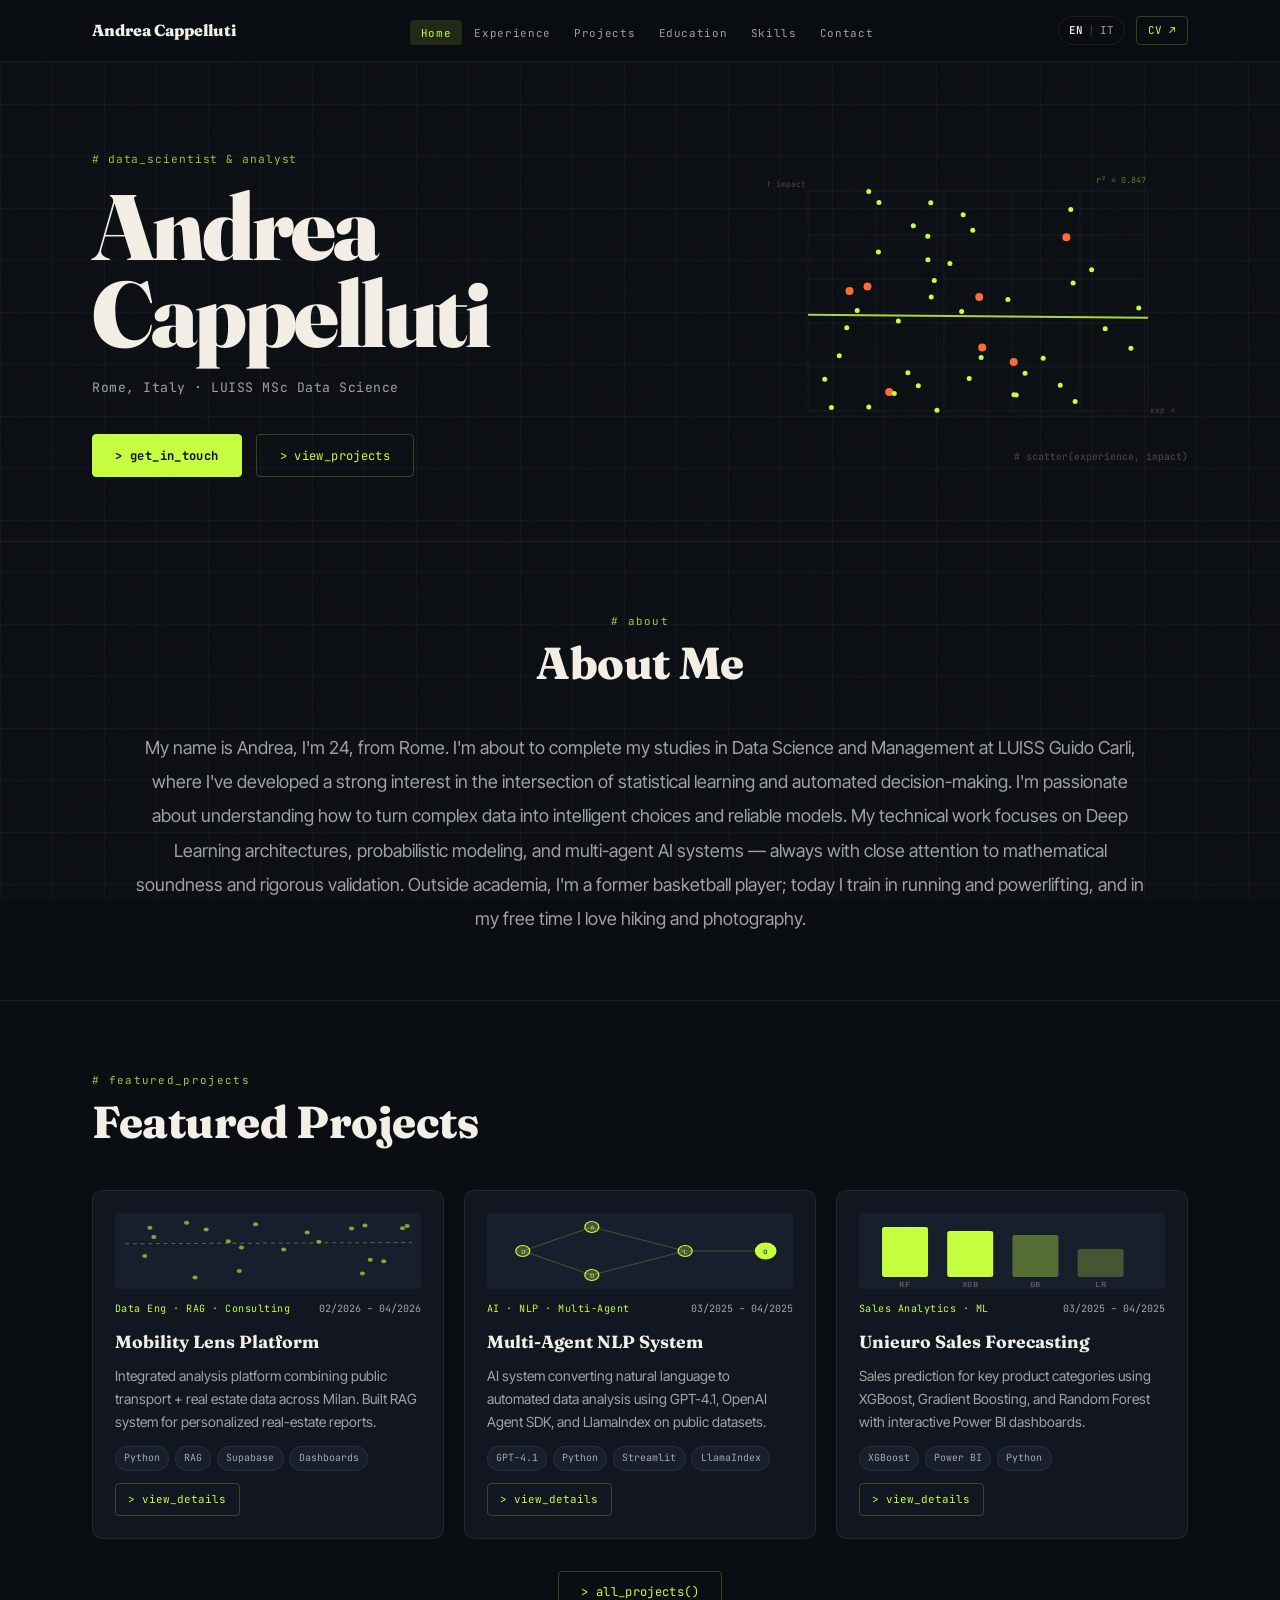
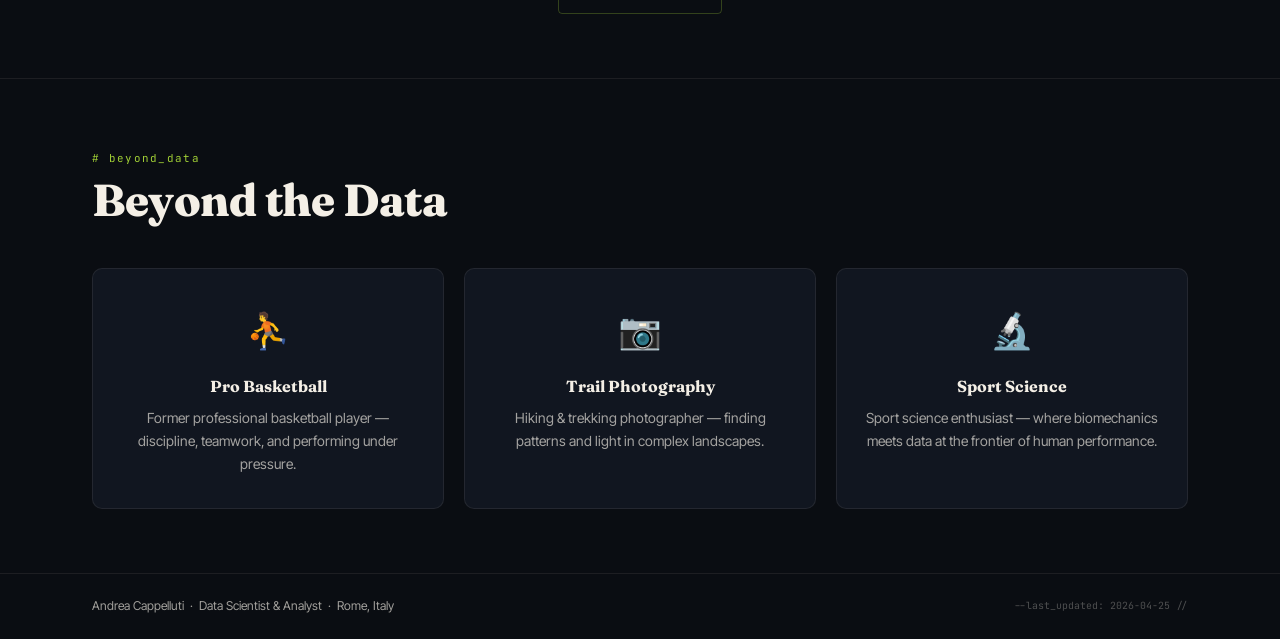
==== commit 9c409f67: "Add files via upload" ====
--- a/index.html
+++ b/index.html
@@ -3,350 +3,528 @@
 <head>
     <meta charset="UTF-8">
     <meta name="viewport" content="width=device-width, initial-scale=1.0">
-    <title>Andrea Cappelluti | Data Scientist</title>
-    <link rel="stylesheet" href="style.css">
+    <title>Andrea Cappelluti — Data Scientist</title>
     <link rel="preconnect" href="https://fonts.googleapis.com">
     <link rel="preconnect" href="https://fonts.gstatic.com" crossorigin>
-    <link href="https://fonts.googleapis.com/css2?family=Inter:wght@400;500;600;700;800&family=JetBrains+Mono:wght@400;500&display=swap" rel="stylesheet">
-    <!-- Font Awesome for icons -->
-    <link rel="stylesheet" href="https://cdnjs.cloudflare.com/ajax/libs/font-awesome/6.5.1/css/all.min.css" integrity="sha512-DTOQO9RWCH3ppGqcWaEA1BIZOC6xxalwEsw9c2QQeAIftl+Vegovlnee1c9QX4TctnWMn13TZye+giMm8e2LwA==" crossorigin="anonymous" referrerpolicy="no-referrer" />
+    <link href="https://fonts.googleapis.com/css2?family=Fraunces:ital,opsz,wght@0,9..144,300..900;1,9..144,300..900&family=JetBrains+Mono:wght@400;500;600&family=Inter+Tight:wght@300;400;500;600&display=swap" rel="stylesheet">
+    <link rel="stylesheet" href="style.css">
 </head>
 <body>
-    
-    <header class="header">
-        <nav class="nav container">
-            <a href="#home" class="nav__logo">
-                <span>//</span> Andrea Cappelluti
-            </a>
-            <button class="nav__toggle" aria-label="Toggle navigation">
-                <span></span>
-                <span></span>
-                <span></span>
+<div class="grain"></div>
+
+<header class="header">
+    <nav class="nav container">
+        <a href="#home" class="nav__brand" data-page="home">
+            <span class="nav__brand-name">Andrea Cappelluti</span>
+        </a>
+        <div class="nav__menu" id="nav-menu">
+            <ul class="nav__list">
+                <li><a href="#home"       class="nav__link active" data-page="home"       data-i18n="nav.home">Home</a></li>
+                <li><a href="#experience" class="nav__link"        data-page="experience" data-i18n="nav.experience">Experience</a></li>
+                <li><a href="#projects"   class="nav__link"        data-page="projects"   data-i18n="nav.projects">Projects</a></li>
+                <li><a href="#education"  class="nav__link"        data-page="education"  data-i18n="nav.education">Education</a></li>
+                <li><a href="#skills"     class="nav__link"        data-page="skills"     data-i18n="nav.skills">Skills</a></li>
+                <li><a href="#contact"    class="nav__link"        data-page="contact"    data-i18n="nav.contact">Contact</a></li>
+            </ul>
+        </div>
+        <div class="nav__actions">
+            <button class="lang-toggle" id="lang-toggle" aria-label="Switch language">
+                <span id="lang-current">EN</span><span class="lang-sep">|</span><span id="lang-other">IT</span>
             </button>
-            <div class="nav__menu">
-                <ul class="nav__list">
-                    <li><a href="#home" class="nav__link active">Start</a></li>
-                    <li><a href="#about" class="nav__link">About</a></li>
-                    <li><a href="#projects" class="nav__link">Work</a></li>
-                    <li><a href="#education" class="nav__link">Education</a></li>
-                    <li><a href="#skills" class="nav__link">Skills</a></li>
-                    <li><a href="#contact" class="nav__link">Contact</a></li>
-                </ul>
-            </div>
-        </nav>
-    </header>
-
-    <main>
-        <!-- HERO -->
-        <section id="home" class="hero">
-            <div class="container">
-                <div class="hero__content">
-                    <span class="hero__greeting">Hello, I'm Andrea.</span>
-                    <h1 class="hero__headline">
-                        I transform complex data into <span class="gradient-text">actionable intelligence</span>.
-                    </h1>
-                    <p class="hero__subheadline">
-                        Highly analytical and results-driven Data Scientist adept at leveraging advanced analytics, machine learning, and AI to transform complex datasets into actionable insights and drive business growth.
-                    </p>
-                    <div class="btn-group">
-                        <a href="#projects" class="btn btn--primary">View Case Studies</a>
-                        <a href="#contact" class="btn btn--outline">Contact Me</a>
-                    </div>
-                </div>
-            </div>
-        </section>
-
-        <!-- ABOUT -->
-        <section id="about" class="section">
-            <div class="container">
-                <div class="grid about-grid">
-                    <div class="about-text">
-                        <h2>About Me</h2>
-                        <br>
-                        <p>
-                            I am a Master's student in <strong>Data Science and Management</strong> with a strong academic background in Economics and Big Data. My approach combines statistical rigor with modern software engineering practices to extract maximum value from data.
-                        </p>
-                        <br>
-                        <p>
-                            My expertise spans the entire data lifecycle, from <strong>data preprocessing and analysis</strong> to <strong>machine learning (ML), AI model development, and deep learning architectures</strong>. I am passionate about crafting solutions that are not only statistically sound but also deliver tangible business impact.
-                        </p>
-                    </div>
-                    
-                    <div class="about-summary">
-                        <p>
-                            <span class="highlight">Current Focus:</span> Advanced analytics, predictive modeling, and AI-driven automation.
-                        </p>
-                        <br>
-                        <p>
-                            <span class="highlight">Key Skills:</span> Data wrangling, statistical analysis, model deployment, business intelligence (BI) dashboarding, and developing robust data pipelines.
-                        </p>
-                        <br>
-                        <p>
-                            I thrive in environments where data curiosity meets business challenges, eager to contribute my technical skills to innovative projects.
-                        </p>
-                    </div>
-                </div>
-            </div>
-        </section>
-
-        <!-- PROJECTS -->
-        <section id="projects" class="section">
-            <div class="container">
-                <h2>Featured Projects</h2>
-                <p style="margin-bottom: 40px">Selected works demonstrating end-to-end data capabilities, from analysis to advanced ML and AI solutions.</p>
-                
-                <div class="projects-grid grid">
-                    <!-- Project 1 -->
-                    <div class="project-card" data-project="unieuro-forecasting">
-                        <div class="folder-icon">
-                            <svg xmlns="http://www.w3.org/2000/svg" width="40" height="40" viewBox="0 0 24 24" fill="none" stroke="currentColor" stroke-width="2" stroke-linecap="round" stroke-linejoin="round"><path d="M22 19a2 2 0 0 1-2 2H4a2 2 0 0 1-2-2V5a2 2 0 0 1 2-2h5l2 3h9a2 2 0 0 1 2 2z"></path></svg>
-                        </div>
-                        <h3 class="project-title">Unieuro Sales Forecasting</h3>
-                        <p class="project-desc">Strategic predictive analytics for a major retailer. Forecasting sales for high-value categories to optimize inventory.</p>
-                        <div class="tech-stack-list">
-                            <span class="tech-badge">Python</span>
-                            <span class="tech-badge">XGBoost</span>
-                            <span class="tech-badge">Power BI</span>
-                        </div>
-                    </div>
-
-                    <!-- Project 2 -->
-                    <div class="project-card" data-project="multi-agent-system">
-                        <div class="folder-icon">
-                            <svg xmlns="http://www.w3.org/2000/svg" width="40" height="40" viewBox="0 0 24 24" fill="none" stroke="currentColor" stroke-width="2" stroke-linecap="round" stroke-linejoin="round"><rect x="2" y="3" width="20" height="14" rx="2" ry="2"></rect><line x1="8" y1="21" x2="16" y2="21"></line><line x1="12" y1="17" x2="12" y2="21"></line></svg>
-                        </div>
-                        <h3 class="project-title">Multi-Agent NLP System</h3>
-                        <p class="project-desc">AI architecture transforming natural language queries into automated data analysis workflows using GPT-4 agents.</p>
-                        <div class="tech-stack-list">
-                            <span class="tech-badge">OpenAI API</span>
-                            <span class="tech-badge">Streamlit</span>
-                            <span class="tech-badge">LangChain</span>
-                        </div>
-                    </div>
-
-                    <!-- Project 3 -->
-                    <div class="project-card" data-project="tv-movies-analysis">
-                        <div class="folder-icon">
-                            <svg xmlns="http://www.w3.org/2000/svg" width="40" height="40" viewBox="0 0 24 24" fill="none" stroke="currentColor" stroke-width="2" stroke-linecap="round" stroke-linejoin="round"><circle cx="12" cy="12" r="10"></circle><polygon points="10 8 16 12 10 16 10 8"></polygon></svg>
-                        </div>
-                        <h3 class="project-title">Content Popularity Analysis</h3>
-                        <p class="project-desc">Statistical analysis of global entertainment content to identify key drivers of viewer engagement.</p>
-                        <div class="tech-stack-list">
-                            <span class="tech-badge">SQL</span>
-                            <span class="tech-badge">Statistics</span>
-                            <span class="tech-badge">Orange Data Mining</span>
-                        </div>
-                    </div>
-
-                    <!-- Project 4 -->
-                    <div class="project-card" data-project="sdg7-energy-analysis">
-                        <div class="folder-icon">
-                            <svg xmlns="http://www.w3.org/2000/svg" width="40" height="40" viewBox="0 0 24 24" fill="none" stroke="currentColor" stroke-width="2" stroke-linecap="round" stroke-linejoin="round"><path d="M18 20V10"></path><path d="M12 20V4"></path><path d="M6 20v-6"></path></svg>
-                        </div>
-                        <h3 class="project-title">SDG7 Energy Trends</h3>
-                        <p class="project-desc">Predictive modeling for global sustainable energy consumption patterns to generate policy insights.</p>
-                        <div class="tech-stack-list">
-                            <span class="tech-badge">Random Forest</span>
-                            <span class="tech-badge">Matplotlib</span>
-                            <span class="tech-badge">Scikit-learn</span>
-                        </div>
-                    </div>
-                </div>
-            </div>
-        </section>
-
-        <!-- EDUCATION -->
-        <section id="education" class="section">
-            <div class="container">
-                <h2>Education Path</h2>
-                <div class="timeline" style="margin-top: 40px">
-                    <div class="timeline-item">
-                        <div class="timeline-dot"></div>
-                        <span class="timeline-date">Sep 2024 - Present</span>
-                        <h3 class="timeline-title">Master's in Data Science and Management</h3>
-                        <p class="timeline-org">LUISS Guido Carli, Rome</p>
-                        <p>Specialization in Advanced Machine Learning and Business Analytics.</p>
-                    </div>
-                    
-                    <div class="timeline-item">
-                        <div class="timeline-dot"></div>
-                        <span class="timeline-date">Sep 2025 - Feb 2026</span>
-                        <h3 class="timeline-title">Erasmus+ Exchange Program</h3>
-                        <p class="timeline-org">TalTech University, Tallinn</p>
-                        <p>Focus on Digital Governance and Data Systems.</p>
-                    </div>
-
-                    <div class="timeline-item">
-                        <div class="timeline-dot"></div>
-                        <span class="timeline-date">Sep 2021 - Jul 2024</span>
-                        <h3 class="timeline-title">Bachelor's in Economics and Big Data</h3>
-                        <p class="timeline-org">Università Roma Tre</p>
-                        <p>Graduated with 102/110. Thesis on Statistical Modeling for Economics.</p>
-                    </div>
-
-                        <div class="timeline-item">
-                            <div class="timeline-dot"></div>
-                            <span class="timeline-date">Sep 2016 - Jul 2021</span>
-                            <h3 class="timeline-title">Scientific High School Diploma</h3>
-                            <p class="timeline-org">Liceo Democrito</p>
-                        </div>                </div>
-            </div>
-        </section>
-
-        <!-- SKILLS -->
-        <section id="skills" class="section">
-            <div class="container">
-                <h2>Technical Expertise</h2>
-                <br>
-                <div class="skills-container grid" style="grid-template-columns: repeat(auto-fit, minmax(250px, 1fr));">
-                    <div class="skill-category">
-                        <h3>Core Tech</h3>
-                        <div class="skill-tags">
-                            <span class="skill-tag">Python</span>
-                            <span class="skill-tag">SQL</span>
-                            <span class="skill-tag">R</span>
-                            <span class="skill-tag">Git</span>
-                            <span class="skill-tag">Preprocessing</span>
-                            <span class="skill-tag">Data Wrangling</span>
-                        </div>
-                    </div>
-                    
-                    <div class="skill-category">
-                        <h3>Data Science & ML</h3>
-                        <div class="skill-tags">
-                            <span class="skill-tag">Pandas</span>
-                            <span class="skill-tag">Scikit-learn</span>
-                            <span class="skill-tag">XGBoost</span>
-                            <span class="skill-tag">Deep Learning</span>
-                            <span class="skill-tag">AI/ML Models</span>
-                        </div>
-                    </div>
-
-                    <div class="skill-category">
-                        <h3>Visualization & BI</h3>
-                        <div class="skill-tags">
-                            <span class="skill-tag">Power BI</span>
-                            <span class="skill-tag">Tableau</span>
-                            <span class="skill-tag">Matplotlib</span>
-                            <span class="skill-tag">Streamlit</span>
-                            <span class="skill-tag">Dashboarding</span>
-                        </div>
-                    </div>
-
-                    <div class="skill-category">
-                        <h3>Certifications</h3>
-                        <div class="certs-grid">
-                            <div class="cert-item-card">
-                                <i class="fas fa-scroll cert-icon"></i>
-                                <span class="cert-name">Model Context Protocol</span>
-                                <span class="cert-issuer">Anthropic</span>
+            <a href="CV_Andrea_Cappelluti.pdf" class="cv-link" target="_blank" data-i18n="nav.cv">CV ↗</a>
+        </div>
+        <button class="nav__hamburger" id="nav-hamburger" aria-label="Toggle menu">
+            <span></span><span></span><span></span>
+        </button>
+    </nav>
+</header>
+
+<main class="main">
+
+<!-- ═══════════════ HOME ═══════════════ -->
+<section id="home" class="page active">
+
+    <section class="hero">
+        <div class="container hero__container">
+            <div class="hero__text">
+                <p class="hero__tag mono"># data_scientist &amp; analyst</p>
+                <h1 class="hero__name">Andrea<br>Cappelluti</h1>
+                <p class="hero__sub mono" data-i18n="hero.sub">Rome, Italy · LUISS MSc Data Science</p>
+                <div class="hero__actions">
+                    <a href="#contact" class="btn btn--accent" data-page="contact"><span class="mono" data-i18n="hero.cta1">&gt; get_in_touch</span></a>
+                    <a href="#projects" class="btn btn--ghost"  data-page="projects"><span class="mono" data-i18n="hero.cta2">&gt; view_projects</span></a>
+                </div>
+            </div>
+            <div class="hero__visual">
+                <svg id="hero-scatter" viewBox="0 0 400 280" aria-hidden="true" preserveAspectRatio="xMidYMid meet"></svg>
+                <p class="hero__visual-label mono"># scatter(experience, impact)</p>
+            </div>
+        </div>
+    </section>
+
+    <section class="about">
+        <div class="container">
+            <div class="section-header">
+                <span class="section-tag mono"># about</span>
+                <h2 class="section-title" data-i18n="about.title">About Me</h2>
+            </div>
+            <p class="about__text" data-i18n="about.text">I'm Andrea, 23, from Rome. I'm a Master's researcher in Data Science and Management at LUISS Guido Carli, focusing on the intersection of statistical learning and automated decision-making — driven by the challenge of extracting signal from high-dimensional noise. My technical core spans Deep Learning architectures, Probabilistic Modeling, and Multi-Agent AI Systems, with rigorous validation and mathematical soundness at the center of every model I deploy. Former professional basketball player, part-time mountain photographer.</p>
+        </div>
+    </section>
+
+    <section class="featured">
+        <div class="container">
+            <div class="section-header">
+                <span class="section-tag mono"># featured_projects</span>
+                <h2 class="section-title" data-i18n="feat.title">Featured Projects</h2>
+            </div>
+            <div class="projects-grid">
+                <div class="project-card" data-project="mobility-lens">
+                    <div class="project-card__chart" data-chart="scatter"></div>
+                    <div class="project-card__meta">
+                        <span class="mono project-card__cat" data-i18n="p.mobility.cat">Data Eng · RAG · Consulting</span>
+                        <span class="mono project-card__period">02/2026 – 04/2026</span>
+                    </div>
+                    <h3 class="project-card__title" data-i18n="p.mobility.title">Mobility Lens Platform</h3>
+                    <p class="project-card__desc" data-i18n="p.mobility.desc">Integrated analysis platform combining public transport + real estate data across Milan. Built RAG system for personalized reports.</p>
+                    <div class="project-card__tags">
+                        <span class="tech-tag">Python</span><span class="tech-tag">RAG</span><span class="tech-tag">Supabase</span><span class="tech-tag">Dashboards</span>
+                    </div>
+                    <button class="project-card__cta project-details-btn mono" data-project="mobility-lens" data-i18n="p.cta">&gt; view_details</button>
+                </div>
+
+                <div class="project-card" data-project="multi-agent-system">
+                    <div class="project-card__chart" data-chart="network"></div>
+                    <div class="project-card__meta">
+                        <span class="mono project-card__cat" data-i18n="p.multiagent.cat">AI · NLP · Multi-Agent</span>
+                        <span class="mono project-card__period">03/2025 – 04/2025</span>
+                    </div>
+                    <h3 class="project-card__title" data-i18n="p.multiagent.title">Multi-Agent NLP System</h3>
+                    <p class="project-card__desc" data-i18n="p.multiagent.desc">AI system converting natural language to automated data analysis using GPT-4.1, OpenAI Agent SDK, and LlamaIndex on public datasets.</p>
+                    <div class="project-card__tags">
+                        <span class="tech-tag">GPT-4.1</span><span class="tech-tag">Python</span><span class="tech-tag">Streamlit</span><span class="tech-tag">LlamaIndex</span>
+                    </div>
+                    <button class="project-card__cta project-details-btn mono" data-project="multi-agent-system" data-i18n="p.cta">&gt; view_details</button>
+                </div>
+
+                <div class="project-card" data-project="unieuro-forecasting">
+                    <div class="project-card__chart" data-chart="bar"></div>
+                    <div class="project-card__meta">
+                        <span class="mono project-card__cat" data-i18n="p.unieuro.cat">Sales Analytics · ML</span>
+                        <span class="mono project-card__period">03/2025 – 04/2025</span>
+                    </div>
+                    <h3 class="project-card__title" data-i18n="p.unieuro.title">Unieuro Sales Forecasting</h3>
+                    <p class="project-card__desc" data-i18n="p.unieuro.desc">Sales prediction for key product categories using XGBoost, Gradient Boosting, and Random Forest with interactive Power BI dashboards.</p>
+                    <div class="project-card__tags">
+                        <span class="tech-tag">XGBoost</span><span class="tech-tag">Power BI</span><span class="tech-tag">Python</span>
+                    </div>
+                    <button class="project-card__cta project-details-btn mono" data-project="unieuro-forecasting" data-i18n="p.cta">&gt; view_details</button>
+                </div>
+
+            </div>
+            <div class="see-all">
+                <a href="#projects" class="btn btn--ghost mono" data-page="projects" data-i18n="feat.all">&gt; all_projects()</a>
+            </div>
+        </div>
+    </section>
+
+    <section class="activities">
+        <div class="container">
+            <div class="section-header">
+                <span class="section-tag mono"># beyond_data</span>
+                <h2 class="section-title" data-i18n="act.title">Beyond the Data</h2>
+            </div>
+            <div class="activities-grid">
+                <div class="activity-card">
+                    <div class="activity-card__icon">⛹</div>
+                    <h3 class="activity-card__title" data-i18n="act.b.title">Pro Basketball</h3>
+                    <p class="activity-card__desc" data-i18n="act.b.desc">Former professional basketball player — discipline, teamwork, and performing under pressure.</p>
+                </div>
+                <div class="activity-card">
+                    <div class="activity-card__icon">📷</div>
+                    <h3 class="activity-card__title" data-i18n="act.p.title">Trail Photography</h3>
+                    <p class="activity-card__desc" data-i18n="act.p.desc">Hiking & trekking photographer — finding patterns and light in complex landscapes.</p>
+                </div>
+                <div class="activity-card">
+                    <div class="activity-card__icon">🔬</div>
+                    <h3 class="activity-card__title" data-i18n="act.s.title">Sport Science</h3>
+                    <p class="activity-card__desc" data-i18n="act.s.desc">Sport science enthusiast — where biomechanics meets data at the frontier of human performance.</p>
+                </div>
+            </div>
+        </div>
+    </section>
+
+</section><!-- end #home -->
+
+<!-- ═══════════════ EXPERIENCE ═══════════════ -->
+<section id="experience" class="page">
+    <div class="container page-container">
+        <div class="section-header">
+            <span class="section-tag mono"># work_experience</span>
+            <h1 class="page-title" data-i18n="exp.title">Work Experience</h1>
+        </div>
+        <div class="exp-timeline">
+
+            <div class="exp-item">
+                <div class="exp-item__left">
+                    <span class="exp-item__period mono">04/2026 – <span data-i18n="exp.present">Present</span></span>
+                    <span class="exp-item__badge" data-i18n="exp.current">Current</span>
+                </div>
+                <div class="exp-item__connector">
+                    <div class="exp-item__dot exp-item__dot--live"></div>
+                    <div class="exp-item__line"></div>
+                </div>
+                <div class="exp-item__body">
+                    <h2 class="exp-item__role" data-i18n="exp.msx.role">Customer Service Specialist</h2>
+                    <p class="exp-item__company">MSX International</p>
+                    <ul class="exp-item__bullets">
+                        <li data-i18n="exp.msx.b1">Maintain and process large-scale vehicle databases through data cleaning and quality control, optimizing operational workflows and minimizing service downtimes.</li>
+                        <li data-i18n="exp.msx.b2">Analyze customer data to identify needs and deliver tailored solutions to Ford customers, leveraging data-driven insights to enhance customer satisfaction.</li>
+                    </ul>
+                    <div class="exp-item__tags">
+                        <span class="tech-tag">SQL</span><span class="tech-tag">Data Cleaning</span><span class="tech-tag">Customer Analytics</span>
+                    </div>
+                </div>
+            </div>
+
+            <div class="exp-item">
+                <div class="exp-item__left">
+                    <span class="exp-item__period mono">02/2026 – 04/2026</span>
+                </div>
+                <div class="exp-item__connector">
+                    <div class="exp-item__dot"></div>
+                    <div class="exp-item__line"></div>
+                </div>
+                <div class="exp-item__body">
+                    <h2 class="exp-item__role" data-i18n="exp.basco.role">Data Science Intern</h2>
+                    <p class="exp-item__company">Basco&amp;T Consulting</p>
+                    <ul class="exp-item__bullets">
+                        <li data-i18n-html="exp.basco.b1">Contributed to <strong>Mobility Lens</strong>: an integrated analysis &amp; visualization platform combining public transport data with real estate pricing across Milan.</li>
+                        <li data-i18n="exp.basco.b2">Built data pipelines and interactive dashboards to visualize mobility patterns and real estate market trends, enabling data-driven strategic reports for public transport clients.</li>
+                        <li data-i18n="exp.basco.b3">Built a RAG system to provide personalized real-estate reports including public transport data and composite neighborhood indicators.</li>
+                    </ul>
+                    <div class="exp-item__tags">
+                        <span class="tech-tag">Python</span><span class="tech-tag">RAG</span><span class="tech-tag">Dashboards</span><span class="tech-tag">Supabase</span>
+                    </div>
+                </div>
+            </div>
+
+        </div>
+    </div>
+</section>
+
+<!-- ═══════════════ PROJECTS ═══════════════ -->
+<section id="projects" class="page">
+    <div class="container page-container">
+        <div class="section-header">
+            <span class="section-tag mono"># projects</span>
+            <h1 class="page-title" data-i18n="proj.title">Projects</h1>
+        </div>
+        <div class="projects-grid projects-grid--full">
+            <div class="project-card" data-project="mobility-lens">
+                <div class="project-card__chart" data-chart="scatter"></div>
+                <div class="project-card__meta">
+                    <span class="mono project-card__cat" data-i18n="p.mobility.cat">Data Eng · RAG · Consulting</span>
+                    <span class="mono project-card__period">02/2026 – 04/2026</span>
+                </div>
+                <h3 class="project-card__title" data-i18n="p.mobility.title">Mobility Lens Platform</h3>
+                <p class="project-card__desc" data-i18n="p.mobility.desc">Integrated analysis platform combining public transport + real estate data across Milan. Built RAG system for personalized reports.</p>
+                <div class="project-card__tags">
+                    <span class="tech-tag">Python</span><span class="tech-tag">RAG</span><span class="tech-tag">Supabase</span><span class="tech-tag">Dashboards</span>
+                </div>
+                <button class="project-card__cta project-details-btn mono" data-project="mobility-lens" data-i18n="p.cta">&gt; view_details</button>
+            </div>
+
+            <div class="project-card" data-project="multi-agent-system">
+                <div class="project-card__chart" data-chart="network"></div>
+                <div class="project-card__meta">
+                    <span class="mono project-card__cat" data-i18n="p.multiagent.cat">AI · NLP · Multi-Agent</span>
+                    <span class="mono project-card__period">03/2025 – 04/2025</span>
+                </div>
+                <h3 class="project-card__title" data-i18n="p.multiagent.title">Multi-Agent NLP System</h3>
+                <p class="project-card__desc" data-i18n="p.multiagent.desc">AI system converting natural language to automated data analysis using GPT-4.1, OpenAI Agent SDK, and LlamaIndex on public datasets.</p>
+                <div class="project-card__tags">
+                    <span class="tech-tag">GPT-4.1</span><span class="tech-tag">Python</span><span class="tech-tag">Streamlit</span><span class="tech-tag">LlamaIndex</span>
+                </div>
+                <button class="project-card__cta project-details-btn mono" data-project="multi-agent-system" data-i18n="p.cta">&gt; view_details</button>
+            </div>
+
+            <div class="project-card" data-project="unieuro-forecasting">
+                <div class="project-card__chart" data-chart="bar"></div>
+                <div class="project-card__meta">
+                    <span class="mono project-card__cat" data-i18n="p.unieuro.cat">Sales Analytics · ML</span>
+                    <span class="mono project-card__period">03/2025 – 04/2025</span>
+                </div>
+                <h3 class="project-card__title" data-i18n="p.unieuro.title">Unieuro Sales Forecasting</h3>
+                <p class="project-card__desc" data-i18n="p.unieuro.desc">Sales prediction for key product categories using XGBoost, Gradient Boosting, and Random Forest with interactive Power BI dashboards.</p>
+                <div class="project-card__tags">
+                    <span class="tech-tag">XGBoost</span><span class="tech-tag">Power BI</span><span class="tech-tag">Python</span>
+                </div>
+                <button class="project-card__cta project-details-btn mono" data-project="unieuro-forecasting" data-i18n="p.cta">&gt; view_details</button>
+            </div>
+
+            <div class="project-card" data-project="tv-movies-analysis">
+                <div class="project-card__chart" data-chart="scatter"></div>
+                <div class="project-card__meta">
+                    <span class="mono project-card__cat" data-i18n="p.tv.cat">Data Analysis · Clustering · ML</span>
+                    <span class="mono project-card__period">01/2024 – 03/2024</span>
+                </div>
+                <h3 class="project-card__title" data-i18n="p.tv.title">TV & Movies Popularity Analysis</h3>
+                <p class="project-card__desc" data-i18n="p.tv.desc">Global entertainment content analysis to identify popularity drivers via ML, K-Means clustering, and Spearman correlation on Kaggle datasets.</p>
+                <div class="project-card__tags">
+                    <span class="tech-tag">SQL</span><span class="tech-tag">Orange</span><span class="tech-tag">K-Means</span><span class="tech-tag">Python</span>
+                </div>
+                <button class="project-card__cta project-details-btn mono" data-project="tv-movies-analysis" data-i18n="p.cta">&gt; view_details</button>
+            </div>
+
+            <div class="project-card" data-project="sdg7-energy-analysis">
+                <div class="project-card__chart" data-chart="area"></div>
+                <div class="project-card__meta">
+                    <span class="mono project-card__cat" data-i18n="p.sdg7.cat">Sustainability · ML</span>
+                    <span class="mono project-card__period">03/2024 – 05/2024</span>
+                </div>
+                <h3 class="project-card__title" data-i18n="p.sdg7.title">SDG7 Global Energy Analysis</h3>
+                <p class="project-card__desc" data-i18n="p.sdg7.desc">Predictive modeling of global sustainable energy trends. Random Forest (R²=0.89) outperformed baseline. Policy insights from World Bank & IEA data.</p>
+                <div class="project-card__tags">
+                    <span class="tech-tag">Python</span><span class="tech-tag">Random Forest</span><span class="tech-tag">Data Viz</span>
+                </div>
+                <button class="project-card__cta project-details-btn mono" data-project="sdg7-energy-analysis" data-i18n="p.cta">&gt; view_details</button>
+            </div>
+        </div>
+    </div>
+</section>
+
+<!-- ═══════════════ MODAL ═══════════════ -->
+<div id="project-modal" class="modal hidden">
+    <div class="modal__overlay">
+        <div class="modal__content">
+            <div class="modal__header">
+                <div>
+                    <p class="modal__cat mono" id="modal-category"></p>
+                    <h2 class="modal__title" id="modal-title"></h2>
+                    <p class="modal__period mono" id="modal-period"></p>
+                </div>
+                <button class="modal__close" aria-label="Close">&times;</button>
+            </div>
+            <div class="modal__body">
+                <div class="modal__section">
+                    <h3 class="modal__sh mono" data-i18n="modal.overview"># overview</h3>
+                    <p id="modal-overview"></p>
+                </div>
+                <div class="modal__section">
+                    <h3 class="modal__sh mono" data-i18n="modal.workflow"># workflow</h3>
+                    <ul id="modal-workflow" class="modal__list"></ul>
+                </div>
+                <div class="modal__section">
+                    <h3 class="modal__sh mono" data-i18n="modal.methodology"># methodology</h3>
+                    <p id="modal-methodology"></p>
+                </div>
+                <div class="modal__section">
+                    <h3 class="modal__sh mono" data-i18n="modal.results"># results</h3>
+                    <p id="modal-results"></p>
+                </div>
+                <div class="modal__section">
+                    <h3 class="modal__sh mono" data-i18n="modal.tech"># tech_stack</h3>
+                    <p class="modal__tech" id="modal-tech-stack"></p>
+                </div>
+            </div>
+        </div>
+    </div>
+</div>
+
+<!-- ═══════════════ EDUCATION ═══════════════ -->
+<section id="education" class="page">
+    <div class="container page-container">
+        <div class="section-header">
+            <span class="section-tag mono"># education</span>
+            <h1 class="page-title" data-i18n="edu.title">Education & Qualifications</h1>
+        </div>
+
+        <div class="edu-block">
+            <h2 class="edu-block__title" data-i18n="edu.academic">Academic Background</h2>
+            <div class="timeline">
+                <div class="timeline-item fade-up">
+                    <div class="timeline-marker"></div>
+                    <div class="timeline-content">
+                        <div class="timeline-row">
+                            <h3 data-i18n="edu.m.title">Master's — Data Science and Management</h3>
+                            <span class="tl-period mono">09/2024 – 10/2026</span>
+                        </div>
+                        <p class="tl-inst mono">LUISS Guido Carli · Rome, Italy</p>
+                        <div class="courses-block">
+                            <p class="courses-label mono" data-i18n="edu.courses">Relevant Courses</p>
+                            <div class="course-pills">
+                                <span class="course-pill"><span>Advanced Statistics</span><span class="course-grade mono">29/30</span></span>
+                                <span class="course-pill"><span>Econometrics</span><span class="course-grade mono">30L/30</span></span>
+                                <span class="course-pill"><span>Machine Learning</span><span class="course-grade mono">28/30</span></span>
+                                <span class="course-pill"><span>Data Privacy &amp; Security</span><span class="course-grade mono">27/30</span></span>
+                                <span class="course-pill"><span>Data Visualization</span><span class="course-grade mono">28/30</span></span>
+                                <span class="course-pill"><span>Technology Entrepreneurship</span><span class="course-grade mono">30L/30</span></span>
                             </div>
-                            <div class="cert-item-card">
-                                <i class="fas fa-microchip cert-icon"></i>
-                                <span class="cert-name">AI Fluency: Frameworks</span>
-                                <span class="cert-issuer">Anthropic</span>
+                        </div>
+                    </div>
+                </div>
+
+                <div class="timeline-item fade-up">
+                    <div class="timeline-marker"></div>
+                    <div class="timeline-content">
+                        <div class="timeline-row">
+                            <h3 data-i18n="edu.e.title">Erasmus+ Exchange Program</h3>
+                            <span class="tl-period mono">09/2025 – 02/2026</span>
+                        </div>
+                        <p class="tl-inst mono">TalTech University · Tallinn, Estonia</p>
+                    </div>
+                </div>
+
+                <div class="timeline-item fade-up">
+                    <div class="timeline-marker"></div>
+                    <div class="timeline-content">
+                        <div class="timeline-row">
+                            <h3 data-i18n="edu.b.title">Bachelor's — Economics &amp; Big Data</h3>
+                            <span class="tl-period mono">09/2021 – 07/2024</span>
+                        </div>
+                        <p class="tl-inst mono">Università degli Studi Roma Tre · Rome, Italy</p>
+                        <p class="tl-grade mono">102/110</p>
+                        <div class="courses-block">
+                            <p class="courses-label mono" data-i18n="edu.courses">Relevant Courses</p>
+                            <div class="course-pills">
+                                <span class="course-pill"><span>Databases &amp; Big Data</span><span class="course-grade mono">29/30</span></span>
+                                <span class="course-pill"><span>Statistics for Big Data</span><span class="course-grade mono">26/30</span></span>
+                                <span class="course-pill"><span>Statistical Learning</span><span class="course-grade mono">30/30</span></span>
+                                <span class="course-pill"><span>ML &amp; Data Processing</span><span class="course-grade mono">28/30</span></span>
+                                <span class="course-pill"><span>Digitalization of Labor Market</span><span class="course-grade mono">30/30</span></span>
+                                <span class="course-pill"><span>Economics of Digital Markets</span><span class="course-grade mono">28/30</span></span>
                             </div>
-                            <div class="cert-item-card">
-                                <i class="fas fa-database cert-icon"></i>
-                                <span class="cert-name">Business Metrics with SQL</span>
-                                <span class="cert-issuer">Codecademy</span>
-                            </div>
-                            <div class="cert-item-card">
-                                <i class="fas fa-chart-line cert-icon"></i>
-                                <span class="cert-name">Statistics with R</span>
-                                <span class="cert-issuer">Codecademy</span>
-                            </div>
-                            <div class="cert-item-card">
-                                <i class="fas fa-chart-bar cert-icon"></i>
-                                <span class="cert-name">BI Dashboards (Power BI)</span>
-                                <span class="cert-issuer">Codecademy</span>
-                            </div>
-                            <div class="cert-item-card">
-                                <i class="fas fa-table cert-icon"></i>
-                                <span class="cert-name">BI Dashboards (Tableau)</span>
-                                <span class="cert-issuer">Codecademy</span>
-                            </div>
-                            <div class="cert-item-card">
-                                <i class="fas fa-terminal cert-icon"></i>
-                                <span class="cert-name">Prompt Engineering</span>
-                                <span class="cert-issuer">Codecademy</span>
-                            </div>
-                            <div class="cert-item-card">
-                                <i class="fab fa-python cert-icon"></i>
-                                <span class="cert-name">Python (Advanced)</span>
-                                <span class="cert-issuer">Study Section</span>
-                            </div>
-                        </div>
-                    </div>
-                </div>
-            </div>
-        </section>
-
-        <!-- CONTACT -->
-        <section id="contact" class="section">
-            <div class="container">
-                <div class="contact-header">
-                    <h2>Let's connect and build something <span class="gradient-text">impactful</span>.</h2>
-                    <p class="contact-tagline">I am currently available for full-time positions and consulting projects. Reach out via any of the methods below.</p>
-                </div>
-                
-                <div class="contact-methods grid">
-                    <a href="mailto:andreacappelluti7@gmail.com" class="contact-card">
-                        <div class="contact-icon"><i class="fas fa-envelope"></i></div>
-                        <h3 class="contact-title">Email Me</h3>
-                        <p class="contact-detail">andreacappelluti7@gmail.com</p>
-                    </a>
-                    
-                    <a href="https://www.linkedin.com/in/andrea-cappelluti-9b1a61282" target="_blank" class="contact-card">
-                        <div class="contact-icon"><i class="fab fa-linkedin-in"></i></div>
-                        <h3 class="contact-title">Connect on LinkedIn</h3>
-                        <p class="contact-detail">Andrea Cappelluti</p>
-                    </a>
-
-                    <a href="tel:+393397888853" class="contact-card">
-                        <div class="contact-icon"><i class="fas fa-phone-alt"></i></div>
-                        <h3 class="contact-title">Call Me</h3>
-                        <p class="contact-detail">+39 339 788 8853</p>
-                    </a>
-                </div>
-            </div>
-        </section>
-    </main>
-
-    <footer class="footer">
-        <div class="container">
-            <p>&copy; 2025 Andrea Cappelluti. All rights reserved.</p>
-        </div>
-    </footer>
-
-    <!-- MODAL -->
-    <div id="project-modal" class="modal hidden">
-        <div class="modal-overlay"></div>
-        <div class="modal-content">
-            <div class="modal-header">
-                <h3 id="modal-title">Project Title</h3>
-                <button class="modal-close">&times;</button>
-            </div>
-            <div class="modal-body">
-                <div class="modal-meta">
-                    <span id="modal-category" class="badge">Category</span>
-                    <span id="modal-period" style="color: var(--text-tertiary); font-size: 0.9rem; align-self: center;">Period</span>
-                </div>
-                
-                <p id="modal-overview" style="color: #fff; margin-bottom: 20px;"></p>
-                
-                <div class="project-section-title">Workflow</div>
-                <ul id="modal-workflow" style="padding-left: 20px; color: var(--text-secondary); margin-bottom: 20px;"></ul>
-
-                <div class="project-section-title">Results</div>
-                <p id="modal-results" style="color: var(--text-secondary);"></p>
-
-                <div class="project-section-title">Tech Stack</div>
-                <p id="modal-tech-stack" style="font-family: var(--font-mono); color: var(--accent-primary); font-size: 0.9rem;"></p>
-            </div>
-        </div>
-    </div>
-
-    <script src="app.js"></script>
+                        </div>
+                        <div class="thesis-block">
+                            <p class="thesis-label mono" data-i18n="edu.thesis">Thesis</p>
+                            <p class="thesis-title">"Implementation of Artificial Intelligence in Online Platform: Impacts, Opportunities and Challenges"</p>
+                            <p class="thesis-meta mono"><span data-i18n="edu.subject">Subject:</span> Economics of Digital Markets &nbsp;·&nbsp; <span data-i18n="edu.advisor">Advisor:</span> Eleonora Pierucci</p>
+                        </div>
+                    </div>
+                </div>
+
+                <div class="timeline-item fade-up">
+                    <div class="timeline-marker"></div>
+                    <div class="timeline-content">
+                        <div class="timeline-row">
+                            <h3 data-i18n="edu.hs.title">Scientific High School Diploma</h3>
+                            <span class="tl-period mono">09/2016 – 06/2021</span>
+                        </div>
+                        <p class="tl-inst mono">Liceo Scientifico Democrito · Rome, Italy</p>
+                        <p class="tl-grade mono">80/100</p>
+                    </div>
+                </div>
+            </div>
+        </div>
+
+        <div class="edu-block">
+            <h2 class="edu-block__title" data-i18n="edu.certs">Certifications</h2>
+            <div class="certs-grid">
+                <div class="cert-card fade-up"><div class="cert-org mono">Anthropic</div><div class="cert-name" data-i18n="cert.mcp">Intro to Model Context Protocol</div></div>
+                <div class="cert-card fade-up"><div class="cert-org mono">Anthropic</div><div class="cert-name" data-i18n="cert.aif">AI Fluency: Framework &amp; Foundations</div></div>
+                <div class="cert-card fade-up"><div class="cert-org mono">Codecademy</div><div class="cert-name" data-i18n="cert.sql">Business Metrics with SQL</div></div>
+                <div class="cert-card fade-up"><div class="cert-org mono">Codecademy</div><div class="cert-name" data-i18n="cert.r">Learn Statistics with R</div></div>
+                <div class="cert-card fade-up"><div class="cert-org mono">Codecademy</div><div class="cert-name" data-i18n="cert.pbi">BI Dashboards with Power BI</div></div>
+                <div class="cert-card fade-up"><div class="cert-org mono">Codecademy</div><div class="cert-name" data-i18n="cert.tab">BI Dashboards with Tableau</div></div>
+                <div class="cert-card fade-up"><div class="cert-org mono">Codecademy</div><div class="cert-name" data-i18n="cert.pe">Learn Prompt Engineering</div></div>
+                <div class="cert-card fade-up"><div class="cert-org mono">Study Section</div><div class="cert-name" data-i18n="cert.py">Python (Advanced)</div></div>
+            </div>
+        </div>
+    </div>
+</section>
+
+<!-- ═══════════════ SKILLS ═══════════════ -->
+<section id="skills" class="page">
+    <div class="container page-container">
+        <div class="section-header">
+            <span class="section-tag mono"># skills</span>
+            <h1 class="page-title" data-i18n="sk.title">Skills &amp; Technologies</h1>
+        </div>
+        <div class="skills-layout">
+            <div class="skills-cat">
+                <h2 class="skills-cat__title mono" data-i18n="sk.ai"># ai_skills</h2>
+                <div class="skills-tags">
+                    <span class="skill-tag skill-tag--ai">Claude Code</span>
+                    <span class="skill-tag skill-tag--ai">Gemini CLI</span>
+                    <span class="skill-tag skill-tag--ai">Google AI Studio</span>
+                    <span class="skill-tag skill-tag--ai">LLM APIs</span>
+                    <span class="skill-tag skill-tag--ai">RAG</span>
+                </div>
+            </div>
+            <div class="skills-cat">
+                <h2 class="skills-cat__title mono" data-i18n="sk.it"># it_skills</h2>
+                <div class="skills-tags">
+                    <span class="skill-tag">Python</span>
+                    <span class="skill-tag">R</span>
+                    <span class="skill-tag">Stata</span>
+                    <span class="skill-tag">SQL</span>
+                    <span class="skill-tag">Power BI</span>
+                    <span class="skill-tag">Tableau</span>
+                    <span class="skill-tag">Orange Data Mining</span>
+                    <span class="skill-tag">Supabase</span>
+                    <span class="skill-tag">MS Office Suite</span>
+                </div>
+            </div>
+            <div class="skills-cat">
+                <h2 class="skills-cat__title mono" data-i18n="sk.lang"># languages</h2>
+                <div class="lang-bars">
+                    <div class="lang-item">
+                        <div class="lang-item__row">
+                            <span class="lang-name" data-i18n="lang.it">Italian</span>
+                            <span class="lang-level mono" data-i18n="lang.native">Native</span>
+                        </div>
+                        <div class="lang-bar"><div class="lang-bar__fill" style="--pct:100%"></div></div>
+                    </div>
+                    <div class="lang-item">
+                        <div class="lang-item__row">
+                            <span class="lang-name" data-i18n="lang.en">English</span>
+                            <span class="lang-level mono">C1</span>
+                        </div>
+                        <div class="lang-bar"><div class="lang-bar__fill" style="--pct:85%"></div></div>
+                    </div>
+                    <div class="lang-item">
+                        <div class="lang-item__row">
+                            <span class="lang-name" data-i18n="lang.es">Spanish</span>
+                            <span class="lang-level mono">A2</span>
+                        </div>
+                        <div class="lang-bar"><div class="lang-bar__fill" style="--pct:25%"></div></div>
+                    </div>
+                </div>
+            </div>
+        </div>
+    </div>
+</section>
+
+<!-- ═══════════════ CONTACT ═══════════════ -->
+<section id="contact" class="page">
+    <div class="container page-container">
+        <div class="section-header">
+            <span class="section-tag mono"># contact</span>
+            <h1 class="page-title" data-i18n="ct.title">Get in Touch</h1>
+        </div>
+        <div class="contact-layout">
+            <p class="contact-intro" data-i18n="ct.text">Open to data science opportunities, research collaborations, and conversations with fellow data enthusiasts.</p>
+            <div class="contact-terminal">
+                <div class="t-line"><span class="t-prompt mono">&gt;</span><span class="t-key mono" data-i18n="ct.email">email</span><a href="mailto:andreacappelluti7@gmail.com" class="t-val mono">andreacappelluti7@gmail.com</a></div>
+                <div class="t-line"><span class="t-prompt mono">&gt;</span><span class="t-key mono" data-i18n="ct.academic">academic</span><a href="mailto:a.cappelluti@studenti.luiss.it" class="t-val mono">a.cappelluti@studenti.luiss.it</a></div>
+                <div class="t-line"><span class="t-prompt mono">&gt;</span><span class="t-key mono" data-i18n="ct.phone">phone</span><a href="tel:+393397888853" class="t-val mono">+39 339 788 8853</a></div>
+                <div class="t-line"><span class="t-prompt mono">&gt;</span><span class="t-key mono" data-i18n="ct.location">location</span><span class="t-val mono">Rome, Italy</span></div>
+                <div class="t-line"><span class="t-prompt mono">&gt;</span><span class="t-key mono">LinkedIn</span><a href="https://www.linkedin.com/in/andrea-cappelluti-9b1a61282" target="_blank" class="t-val mono t-val--link">andrea-cappelluti ↗</a></div>
+            </div>
+        </div>
+    </div>
+</section>
+
+</main>
+
+<footer class="footer">
+    <div class="container footer__inner">
+        <p class="footer__l">Andrea Cappelluti &nbsp;·&nbsp; Data Scientist &amp; Analyst &nbsp;·&nbsp; Rome, Italy</p>
+        <p class="footer__r mono">--last_updated: 2026-04-25 //</p>
+    </div>
+</footer>
+
+<script src="app.js"></script>
 </body>
-</html>+</html>
--- a/style.css
+++ b/style.css
@@ -1,634 +1,767 @@
+/* ═══════════════════════════════════════
+   TOKENS
+═══════════════════════════════════════ */
 :root {
-    /* Professional Data Science Palette (Slate & Indigo) */
-    --bg-body: #0f172a;       /* Slate 900 */
-    --bg-surface: #1e293b;    /* Slate 800 */
-    --bg-surface-hover: #334155; /* Slate 700 */
-    
-    --text-primary: #f8fafc;  /* Slate 50 */
-    --text-secondary: #94a3b8; /* Slate 400 */
-    --text-tertiary: #64748b; /* Slate 500 */
-
-    /* Accents - Trust & Intelligence */
-    --accent-primary: #38bdf8; /* Sky 400 */
-    --accent-secondary: #818cf8; /* Indigo 400 */
-    --accent-gradient: linear-gradient(135deg, #38bdf8 0%, #818cf8 100%);
-    
-    /* Functional */
-    --font-sans: 'Inter', system-ui, -apple-system, sans-serif;
-    --font-mono: 'JetBrains Mono', monospace;
-    
-    --radius-sm: 6px;
-    --radius-md: 12px;
-    --radius-lg: 16px;
-    
-    --border-subtle: 1px solid rgba(148, 163, 184, 0.1);
-    --shadow-card: 0 10px 30px -10px rgba(0, 0, 0, 0.5);
-    
-    --nav-height: 80px;
-}
-
-html {
-    scroll-behavior: smooth;
-    scroll-padding-top: var(--nav-height);
-}
-
-* {
-    box-sizing: border-box;
-    margin: 0;
-    padding: 0;
-}
-
+  --ink:       #0a0d12;
+  --ink-2:     #111620;
+  --ink-3:     #181f2c;
+  --paper:     #f4efe6;
+  --paper-d:   rgba(244,239,230,.65);
+  --paper-f:   rgba(244,239,230,.10);
+  --accent:    #c6ff3f;
+  --accent-d:  rgba(198,255,63,.12);
+  --accent-b:  rgba(198,255,63,.28);
+  --amber:     #ff6b35;
+  --amber-d:   rgba(255,107,53,.12);
+  --border:    rgba(244,239,230,.08);
+  --border-a:  rgba(198,255,63,.22);
+  --grid:      rgba(244,239,230,.035);
+
+  --ff-disp: 'Fraunces', Georgia, serif;
+  --ff-mono: 'JetBrains Mono', 'Courier New', monospace;
+  --ff-body: 'Inter Tight', system-ui, sans-serif;
+
+  --nav-h: 62px;
+  --rad:   4px;
+  --rad-l: 10px;
+  --ease:  0.22s cubic-bezier(.4,0,.2,1);
+}
+
+/* ═══════════════════════════════════════
+   RESET
+═══════════════════════════════════════ */
+*, *::before, *::after { box-sizing: border-box; margin: 0; padding: 0; }
+html { scroll-behavior: smooth; }
 body {
-    background-color: var(--bg-body);
-    color: var(--text-primary);
-    font-family: var(--font-sans);
-    line-height: 1.7;
-    -webkit-font-smoothing: antialiased;
-}
-
-/* --- Layout Utilities --- */
+  background: var(--ink);
+  color: var(--paper);
+  font-family: var(--ff-body);
+  font-size: 1rem;
+  line-height: 1.65;
+  overflow-x: hidden;
+  -webkit-font-smoothing: antialiased;
+}
+a { color: inherit; text-decoration: none; }
+ul { list-style: none; }
+button { cursor: pointer; border: none; background: none; font: inherit; color: inherit; }
+strong { font-weight: 600; color: var(--paper); }
+
+/* ═══════════════════════════════════════
+   GRID + GRAIN BACKGROUNDS
+═══════════════════════════════════════ */
+body::before {
+  content: '';
+  position: fixed;
+  inset: 0;
+  pointer-events: none;
+  z-index: 0;
+  background-image:
+    linear-gradient(var(--grid) 1px, transparent 1px),
+    linear-gradient(90deg, var(--grid) 1px, transparent 1px);
+  background-size: 52px 52px;
+}
+.grain {
+  position: fixed; inset: 0;
+  pointer-events: none; z-index: 1;
+  opacity: .04;
+  background-image: url("data:image/svg+xml,%3Csvg xmlns='http://www.w3.org/2000/svg' width='250' height='250'%3E%3Cfilter id='n'%3E%3CfeTurbulence type='fractalNoise' baseFrequency='.75' numOctaves='4' stitchTiles='stitch'/%3E%3C/filter%3E%3Crect width='250' height='250' filter='url(%23n)'/%3E%3C/svg%3E");
+  background-repeat: repeat;
+}
+
+/* ═══════════════════════════════════════
+   UTILITIES
+═══════════════════════════════════════ */
 .container {
-    max-width: 1200px;
-    margin: 0 auto;
-    padding: 0 24px;
-}
-
-.section {
-    padding: 120px 0;
-    border-bottom: 1px solid rgba(255,255,255,0.03);
-}
-
-.grid {
-    display: grid;
-    gap: 40px;
-}
-
-/* --- Typography --- */
-h1, h2, h3, h4 {
-    color: var(--text-primary);
-    font-weight: 700;
-    line-height: 1.2;
-    letter-spacing: -0.02em;
-}
-
-h1 { font-size: 3.5rem; }
-h2 { font-size: 2.25rem; }
-h3 { font-size: 1.5rem; }
-
-p { color: var(--text-secondary); }
-
-.highlight {
-    color: var(--accent-primary);
-    font-weight: 600;
-}
-
-.gradient-text {
-    background: var(--accent-gradient);
-    -webkit-background-clip: text;
-    -webkit-text-fill-color: transparent;
-}
-
-.mono {
-    font-family: var(--font-mono);
-    font-size: 0.9em;
-}
-
-/* --- Navigation --- */
+  max-width: 1160px;
+  margin: 0 auto;
+  padding: 0 2rem;
+  position: relative;
+  z-index: 2;
+}
+.mono { font-family: var(--ff-mono); }
+.section-tag {
+  display: inline-block;
+  font-size: .68rem;
+  color: var(--accent);
+  letter-spacing: .12em;
+  margin-bottom: .45rem;
+  opacity: .8;
+}
+.section-header { margin-bottom: 2.75rem; }
+.section-title, .page-title {
+  font-family: var(--ff-disp);
+  font-weight: 800;
+  font-size: clamp(1.85rem, 4vw, 2.8rem);
+  line-height: 1.1;
+  letter-spacing: -.01em;
+}
+
+/* ═══════════════════════════════════════
+   NAVIGATION
+═══════════════════════════════════════ */
 .header {
-    background: rgba(15, 23, 42, 0.85); /* Glass Slate */
-    backdrop-filter: blur(12px);
-    border-bottom: var(--border-subtle);
-    position: sticky;
-    top: 0;
-    z-index: 100;
-    height: var(--nav-height);
-}
-
+  position: fixed; top: 0; left: 0; right: 0;
+  z-index: 100;
+  height: var(--nav-h);
+  border-bottom: 1px solid var(--border);
+  background: rgba(10,13,18,.88);
+  backdrop-filter: blur(14px);
+  -webkit-backdrop-filter: blur(14px);
+}
 .nav {
-    display: flex;
-    justify-content: space-between;
-    align-items: center;
-    height: 100%;
-}
-
-.nav__logo {
-    font-size: 1.25rem;
-    font-weight: 800;
-    color: var(--text-primary);
-    text-decoration: none;
-    display: flex;
-    align-items: center;
-    gap: 8px;
-}
-
-.nav__logo span { color: var(--accent-primary); }
-
-.nav__list {
-    display: flex;
-    gap: 32px;
-    list-style: none;
-}
-
+  display: flex;
+  align-items: center;
+  height: 100%;
+  gap: 1.5rem;
+}
+.nav__brand { flex-shrink: 0; }
+.nav__brand-name {
+  font-family: var(--ff-disp);
+  font-weight: 800;
+  font-size: 1rem;
+  color: var(--paper);
+  transition: color var(--ease);
+}
+.nav__brand:hover .nav__brand-name { color: var(--accent); }
+
+.nav__menu { flex: 1; display: flex; justify-content: center; }
+.nav__list { display: flex; gap: .15rem; }
 .nav__link {
-    font-size: 0.9rem;
-    color: var(--text-secondary);
-    text-decoration: none;
-    font-weight: 500;
-    transition: color 0.2s;
-}
-
-.nav__link:hover, .nav__link.active {
-    color: var(--text-primary);
-}
-
-.nav__toggle {
-    display: none;
-    background: none;
-    border: none;
-    cursor: pointer;
+  font-family: var(--ff-mono);
+  font-size: .68rem;
+  letter-spacing: .06em;
+  padding: .35rem .65rem;
+  border-radius: var(--rad);
+  color: var(--paper-d);
+  transition: color var(--ease), background var(--ease);
+}
+.nav__link:hover { color: var(--paper); background: var(--paper-f); }
+.nav__link.active { color: var(--accent); background: var(--accent-d); }
+
+.nav__actions { display: flex; align-items: center; gap: .65rem; flex-shrink: 0; }
+.lang-toggle {
+  display: flex; align-items: center; gap: .3rem;
+  font-family: var(--ff-mono); font-size: .68rem;
+  border: 1px solid var(--border);
+  border-radius: 100px;
+  padding: .28rem .65rem;
+  color: var(--paper-d);
+  transition: border-color var(--ease), color var(--ease);
+}
+.lang-toggle:hover { border-color: var(--accent); color: var(--paper); }
+#lang-current { color: var(--paper); font-weight: 600; }
+.lang-sep { opacity: .35; }
+#lang-other { color: var(--paper-d); }
+
+.cv-link {
+  font-family: var(--ff-mono); font-size: .68rem;
+  border: 1px solid var(--border-a);
+  border-radius: var(--rad);
+  padding: .28rem .7rem;
+  color: var(--accent);
+  transition: background var(--ease);
+}
+.cv-link:hover { background: var(--accent-d); }
+
+.nav__hamburger {
+  display: none; flex-direction: column; gap: 5px;
+  padding: .5rem; border-radius: var(--rad);
+}
+.nav__hamburger span {
+  display: block; width: 22px; height: 1.5px;
+  background: var(--paper);
+  transition: var(--ease);
+}
+.nav__hamburger.active span:nth-child(1) { transform: rotate(45deg) translate(4px, 4.5px); }
+.nav__hamburger.active span:nth-child(2) { opacity: 0; }
+.nav__hamburger.active span:nth-child(3) { transform: rotate(-45deg) translate(4px, -4.5px); }
+
+/* ═══════════════════════════════════════
+   MAIN / PAGES
+═══════════════════════════════════════ */
+.main { padding-top: var(--nav-h); }
+.page { display: none; min-height: calc(100vh - var(--nav-h)); }
+.page.active {
+  display: block;
+  animation: pgIn .3s ease both;
+}
+@keyframes pgIn {
+  from { opacity: 0; transform: translateY(8px); }
+  to   { opacity: 1; transform: none; }
+}
+.page-container { padding-top: 4rem; padding-bottom: 5rem; }
+
+/* ═══════════════════════════════════════
+   BUTTONS
+═══════════════════════════════════════ */
+.btn {
+  display: inline-flex; align-items: center;
+  padding: .65rem 1.4rem;
+  border-radius: var(--rad);
+  font-size: .76rem; font-family: var(--ff-mono);
+  letter-spacing: .03em;
+  border: 1px solid transparent;
+  transition: all var(--ease);
+  cursor: pointer;
+}
+.btn--accent {
+  background: var(--accent); color: var(--ink); font-weight: 700;
+  border-color: var(--accent);
+}
+.btn--accent:hover { background: transparent; color: var(--accent); }
+.btn--ghost {
+  border-color: var(--border-a); color: var(--accent);
+}
+.btn--ghost:hover { background: var(--accent-d); }
+
+/* ═══════════════════════════════════════
+   HERO
+═══════════════════════════════════════ */
+.hero { padding: 5.5rem 0 4rem; position: relative; overflow: hidden; }
+.hero__container {
+  display: grid;
+  grid-template-columns: 1fr 1fr;
+  gap: 4rem;
+  align-items: center;
+}
+.hero__tag {
+  font-size: .7rem; color: var(--accent); opacity: .75;
+  margin-bottom: .9rem; letter-spacing: .08em;
+}
+.hero__name {
+  font-family: var(--ff-disp);
+  font-weight: 900;
+  font-size: clamp(3.2rem, 7.5vw, 5.8rem);
+  line-height: .94;
+  letter-spacing: -.03em;
+  margin-bottom: 1.2rem;
+  color: var(--paper);
+}
+.hero__sub {
+  font-size: .82rem; color: var(--paper-d);
+  margin-bottom: 2.25rem; letter-spacing: .04em;
+}
+.hero__actions { display: flex; gap: .9rem; flex-wrap: wrap; }
+
+.hero__visual {
+  display: flex; flex-direction: column; align-items: flex-end;
+  position: relative;
+}
+#hero-scatter {
+  width: 100%; max-width: 420px; height: 280px;
+  filter: drop-shadow(0 0 24px rgba(198,255,63,.07));
+}
+.hero__visual-label {
+  font-size: .62rem; color: var(--paper-d);
+  margin-top: .5rem; opacity: .4;
+  align-self: flex-end;
+}
+
+/* Scatter-point animation */
+.scatter-pt {
+  animation: ptIn .25s ease forwards;
+  opacity: 0;
+}
+@keyframes ptIn {
+  to { opacity: 1; }
+}
+
+/* ═══════════════════════════════════════
+   ABOUT
+═══════════════════════════════════════ */
+.about {
+  padding: 4rem 0;
+  border-top: 1px solid var(--border);
+  text-align: center;
+}
+.about .section-header { text-align: center; }
+.about__text {
+  font-size: 1.12rem; line-height: 1.9;
+  color: var(--paper-d);
+  max-width: 1020px;
+  text-align: center;
+  margin: 0 auto;
+}
+.about__stats {
+  display: grid; grid-template-columns: 1fr 1fr; gap: .85rem;
+}
+.stat-card {
+  background: var(--ink-2);
+  border: 1px solid var(--border);
+  border-radius: var(--rad-l);
+  padding: 1.2rem 1rem .9rem;
+  transition: border-color var(--ease), transform var(--ease);
+}
+.stat-card:hover { border-color: var(--accent); transform: translateY(-2px); }
+.stat-card__num {
+  display: flex; align-items: baseline; gap: .15rem;
+  font-size: 1.9rem; font-weight: 700; color: var(--accent);
+  line-height: 1.1; margin-bottom: .3rem;
+}
+.stat-card__unit { font-size: .8rem; color: var(--paper-d); }
+.stat-card__label { font-size: .7rem; color: var(--paper-d); }
+
+/* ═══════════════════════════════════════
+   PROJECT CARDS
+═══════════════════════════════════════ */
+.featured { padding: 4rem 0; border-top: 1px solid var(--border); }
+
+.projects-grid {
+  display: grid;
+  grid-template-columns: repeat(auto-fill, minmax(272px, 1fr));
+  gap: 1.25rem;
+}
+.projects-grid--full {
+  grid-template-columns: repeat(auto-fill, minmax(300px, 1fr));
+}
+.project-card {
+  background: var(--ink-2);
+  border: 1px solid var(--border);
+  border-radius: var(--rad-l);
+  padding: 1.35rem;
+  display: flex; flex-direction: column; gap: .8rem;
+  position: relative; overflow: hidden;
+  transition: border-color var(--ease), transform var(--ease);
+  cursor: pointer;
+}
+.project-card::after {
+  content: '';
+  position: absolute; inset: 0;
+  background: linear-gradient(135deg, var(--accent-d), transparent 55%);
+  opacity: 0;
+  transition: opacity var(--ease);
+  pointer-events: none;
+}
+.project-card:hover { border-color: var(--border-a); transform: translateY(-3px); }
+.project-card:hover::after { opacity: 1; }
+
+.project-card__chart {
+  height: 76px;
+  background: var(--ink-3);
+  border-radius: var(--rad);
+  overflow: hidden;
+  position: relative;
+  flex-shrink: 0;
+}
+.project-card__chart svg {
+  position: absolute; inset: 0;
+  width: 100%; height: 100%;
+}
+.project-card__meta {
+  display: flex; justify-content: space-between;
+  align-items: center; flex-wrap: wrap; gap: .25rem;
+}
+.project-card__cat { font-size: .63rem; color: var(--accent); letter-spacing: .05em; }
+.project-card__period { font-size: .63rem; color: var(--paper-d); }
+.project-card__title {
+  font-family: var(--ff-disp); font-weight: 700;
+  font-size: 1.1rem; line-height: 1.2; color: var(--paper);
+}
+.project-card__desc {
+  font-size: .87rem; color: var(--paper-d); line-height: 1.65; flex: 1;
+}
+.project-card__tags { display: flex; flex-wrap: wrap; gap: .35rem; }
+.tech-tag {
+  font-family: var(--ff-mono); font-size: .62rem;
+  padding: .18rem .52rem;
+  border-radius: 100px;
+  background: var(--ink-3);
+  border: 1px solid var(--border);
+  color: var(--paper-d);
+}
+.project-card__cta {
+  font-size: .68rem; color: var(--accent);
+  padding: .4rem .8rem;
+  border: 1px solid var(--border-a);
+  border-radius: var(--rad);
+  align-self: flex-start;
+  transition: background var(--ease);
+}
+.project-card__cta:hover { background: var(--accent-d); }
+.see-all { margin-top: 2rem; text-align: center; }
+
+/* ═══════════════════════════════════════
+   ACTIVITIES
+═══════════════════════════════════════ */
+.activities { padding: 4rem 0; border-top: 1px solid var(--border); }
+.activities-grid {
+  display: grid;
+  grid-template-columns: repeat(3, 1fr);
+  gap: 1.25rem;
+}
+.activity-card {
+  background: var(--ink-2);
+  border: 1px solid var(--border);
+  border-radius: var(--rad-l);
+  padding: 2rem 1.5rem;
+  text-align: center;
+  transition: border-color var(--ease), transform var(--ease);
+}
+.activity-card:hover { border-color: var(--amber); transform: translateY(-4px); }
+.activity-card__icon { font-size: 2.2rem; margin-bottom: .9rem; }
+.activity-card__title {
+  font-family: var(--ff-disp); font-weight: 700;
+  font-size: 1rem; margin-bottom: .45rem; color: var(--paper);
+}
+.activity-card__desc { font-size: .87rem; color: var(--paper-d); line-height: 1.65; }
+
+/* ═══════════════════════════════════════
+   EXPERIENCE
+═══════════════════════════════════════ */
+.exp-timeline { display: flex; flex-direction: column; }
+.exp-item {
+  display: grid;
+  grid-template-columns: 155px 20px 1fr;
+  gap: 0 1.25rem;
+}
+.exp-item__left {
+  display: flex; flex-direction: column;
+  align-items: flex-end; gap: .4rem;
+  padding-top: .2rem;
+}
+.exp-item__period { font-size: .68rem; color: var(--paper-d); text-align: right; line-height: 1.5; }
+.exp-item__badge {
+  font-family: var(--ff-mono); font-size: .58rem;
+  padding: .12rem .48rem;
+  border-radius: 100px;
+  background: var(--accent-d);
+  color: var(--accent);
+  border: 1px solid var(--border-a);
+  letter-spacing: .06em;
+}
+.exp-item__connector {
+  display: flex; flex-direction: column; align-items: center;
+}
+.exp-item__dot {
+  width: 10px; height: 10px;
+  border-radius: 50%;
+  background: var(--ink-3);
+  border: 2px solid var(--paper-d);
+  margin-top: .3rem; flex-shrink: 0;
+  position: relative; z-index: 1;
+  transition: border-color var(--ease);
+}
+.exp-item__dot--live {
+  background: var(--accent);
+  border-color: var(--accent);
+  box-shadow: 0 0 0 3px var(--accent-d);
+  animation: livePulse 2s ease infinite;
+}
+@keyframes livePulse {
+  0%, 100% { box-shadow: 0 0 0 3px var(--accent-d); }
+  50% { box-shadow: 0 0 0 7px transparent; }
+}
+.exp-item__line {
+  flex: 1; width: 1px;
+  background: var(--border); margin-top: 4px;
+}
+.exp-item:last-child .exp-item__line { display: none; }
+.exp-item__body { padding-bottom: 3rem; }
+.exp-item__role {
+  font-family: var(--ff-disp); font-weight: 700;
+  font-size: 1.3rem; line-height: 1.15;
+  margin-bottom: .2rem; color: var(--paper);
+}
+.exp-item__company {
+  font-family: var(--ff-mono); font-size: .78rem;
+  color: var(--accent); margin-bottom: .9rem;
+}
+.exp-item__bullets { display: flex; flex-direction: column; gap: .55rem; margin-bottom: 1rem; }
+.exp-item__bullets li {
+  font-size: .86rem; color: var(--paper-d); line-height: 1.65;
+  padding-left: 1.1rem; position: relative;
+}
+.exp-item__bullets li::before {
+  content: '—'; position: absolute; left: 0;
+  color: var(--accent); font-family: var(--ff-mono);
+}
+.exp-item__tags { display: flex; flex-wrap: wrap; gap: .35rem; }
+
+/* ═══════════════════════════════════════
+   MODAL
+═══════════════════════════════════════ */
+.modal { position: fixed; inset: 0; z-index: 200; }
+.modal.hidden { display: none; }
+.modal__overlay {
+  width: 100%; height: 100%;
+  background: rgba(10,13,18,.9);
+  backdrop-filter: blur(10px);
+  display: flex; align-items: center; justify-content: center;
+  padding: 1.5rem;
+}
+.modal__content {
+  background: var(--ink-2);
+  border: 1px solid var(--border);
+  border-radius: var(--rad-l);
+  max-width: 680px; width: 100%;
+  max-height: 88vh; overflow-y: auto;
+  scrollbar-width: thin; scrollbar-color: var(--border) transparent;
+  animation: mIn .28s cubic-bezier(.34,1.56,.64,1);
+}
+@keyframes mIn {
+  from { opacity: 0; transform: scale(.96) translateY(6px); }
+  to   { opacity: 1; transform: none; }
+}
+.modal__header {
+  display: flex; justify-content: space-between; align-items: flex-start;
+  padding: 1.75rem 1.75rem 1.25rem;
+  border-bottom: 1px solid var(--border);
+  position: sticky; top: 0; background: var(--ink-2); z-index: 1;
+}
+.modal__cat { font-size: .62rem; color: var(--accent); letter-spacing: .09em; margin-bottom: .35rem; }
+.modal__title {
+  font-family: var(--ff-disp); font-weight: 700;
+  font-size: 1.45rem; color: var(--paper); line-height: 1.2;
+}
+.modal__period { font-size: .68rem; color: var(--paper-d); margin-top: .25rem; }
+.modal__close {
+  font-size: 1.4rem; color: var(--paper-d);
+  padding: .2rem .5rem; border-radius: var(--rad);
+  transition: color var(--ease), background var(--ease); flex-shrink: 0; line-height: 1;
+}
+.modal__close:hover { color: var(--paper); background: var(--paper-f); }
+.modal__body { padding: 1.5rem 1.75rem 1.75rem; display: flex; flex-direction: column; gap: 1.5rem; }
+.modal__sh { font-size: .68rem; color: var(--accent); letter-spacing: .09em; margin-bottom: .55rem; }
+.modal__section p, .modal__section li { font-size: .86rem; color: var(--paper-d); line-height: 1.7; }
+.modal__list { display: flex; flex-direction: column; gap: .45rem; padding-left: 1rem; }
+.modal__list li { list-style: disc; }
+.modal__tech {
+  font-family: var(--ff-mono) !important;
+  font-size: .78rem !important;
+  color: var(--accent) !important;
+  letter-spacing: .03em;
+}
+
+/* ═══════════════════════════════════════
+   EDUCATION
+═══════════════════════════════════════ */
+#education .page-container { display: flex; flex-direction: column; gap: 4rem; }
+.edu-block__title {
+  font-family: var(--ff-disp); font-weight: 700;
+  font-size: 1.15rem;
+  margin-bottom: 1.75rem;
+  padding-bottom: .65rem;
+  border-bottom: 1px solid var(--border);
+}
+.timeline { display: flex; flex-direction: column; position: relative; }
+.timeline::before {
+  content: '';
+  position: absolute; left: 9px; top: 10px; bottom: 0;
+  width: 1px; background: var(--border);
+}
+.timeline-item {
+  display: grid; grid-template-columns: 22px 1fr;
+  gap: 1.15rem; padding-bottom: 2.5rem; position: relative;
+}
+.timeline-marker {
+  width: 10px; height: 10px; border-radius: 50%;
+  background: var(--ink-2); border: 2px solid var(--accent);
+  margin-top: .3rem; position: relative; z-index: 1; flex-shrink: 0;
+  transition: background var(--ease), box-shadow var(--ease);
+}
+.timeline-item:hover .timeline-marker { background: var(--accent); box-shadow: 0 0 8px var(--accent); }
+.timeline-row {
+  display: flex; justify-content: space-between;
+  align-items: flex-start; flex-wrap: wrap; gap: .4rem; margin-bottom: .35rem;
+}
+.timeline-row h3 {
+  font-family: var(--ff-disp); font-weight: 700;
+  font-size: 1.05rem; color: var(--paper); line-height: 1.2;
+}
+.tl-period { font-size: .68rem; color: var(--paper-d); flex-shrink: 0; }
+.tl-inst { font-size: .78rem; color: var(--accent); margin-bottom: .6rem; }
+.tl-grade { font-size: .82rem; color: var(--amber); font-weight: 600; margin-bottom: .65rem; }
+
+.courses-block { margin-top: .65rem; }
+.courses-label { font-size: .62rem; color: var(--paper-d); opacity: .65; letter-spacing: .1em; margin-bottom: .45rem; }
+.course-pills { display: flex; flex-wrap: wrap; gap: .38rem; }
+.course-pill {
+  display: inline-flex; align-items: center; gap: .3rem;
+  font-size: .68rem;
+  padding: .22rem .55rem;
+  border-radius: 100px;
+  background: var(--ink-3); border: 1px solid var(--border);
+  color: var(--paper-d);
+}
+.course-grade { font-size: .62rem; color: var(--accent); }
+
+.thesis-block {
+  margin-top: 1rem;
+  padding: .9rem 1rem;
+  border-left: 2px solid var(--amber);
+  background: var(--amber-d);
+  border-radius: 0 var(--rad) var(--rad) 0;
+}
+.thesis-label { font-size: .6rem; color: var(--amber); letter-spacing: .11em; margin-bottom: .3rem; }
+.thesis-title {
+  font-family: var(--ff-disp); font-style: italic;
+  font-size: .88rem; line-height: 1.4;
+  color: var(--paper); margin-bottom: .3rem;
+}
+.thesis-meta { font-size: .66rem; color: var(--paper-d); }
+
+.certs-grid {
+  display: grid;
+  grid-template-columns: repeat(auto-fill, minmax(210px, 1fr));
+  gap: .7rem;
+}
+.cert-card {
+  background: var(--ink-2); border: 1px solid var(--border);
+  border-radius: var(--rad-l); padding: .9rem 1.1rem;
+  transition: border-color var(--ease), transform var(--ease);
+}
+.cert-card:hover { border-color: var(--accent); transform: translateY(-2px); }
+.cert-org { font-size: .6rem; color: var(--accent); letter-spacing: .09em; margin-bottom: .3rem; }
+.cert-name { font-size: .8rem; color: var(--paper); line-height: 1.35; }
+
+/* ═══════════════════════════════════════
+   SKILLS
+═══════════════════════════════════════ */
+.skills-layout { display: flex; flex-direction: column; gap: 2.75rem; }
+.skills-cat__title {
+  font-size: .68rem; color: var(--accent);
+  letter-spacing: .1em;
+  margin-bottom: 1.1rem;
+  padding-bottom: .45rem;
+  border-bottom: 1px solid var(--border);
+}
+.skills-tags { display: flex; flex-wrap: wrap; gap: .45rem; }
+.skill-tag {
+  font-family: var(--ff-mono); font-size: .7rem;
+  padding: .32rem .8rem;
+  border-radius: 100px;
+  background: var(--ink-2); border: 1px solid var(--border);
+  color: var(--paper-d);
+  transition: border-color var(--ease), color var(--ease), background var(--ease), transform var(--ease);
+  cursor: default;
+}
+.skill-tag:hover { border-color: var(--accent); color: var(--paper); background: var(--accent-d); transform: translateY(-1px); }
+.skill-tag--ai { border-color: var(--amber); color: var(--amber); }
+.skill-tag--ai:hover { background: var(--amber-d); color: var(--paper); border-color: var(--amber); }
+
+.lang-bars { display: flex; flex-direction: column; gap: .9rem; max-width: 380px; }
+.lang-item__row { display: flex; justify-content: space-between; margin-bottom: .3rem; }
+.lang-name { font-size: .86rem; color: var(--paper); }
+.lang-level { font-size: .72rem; color: var(--accent); }
+.lang-bar {
+  height: 3px; background: var(--border);
+  border-radius: 100px; overflow: hidden;
+}
+.lang-bar__fill {
+  height: 100%; width: 0;
+  background: linear-gradient(90deg, var(--accent), var(--amber));
+  border-radius: 100px;
+  transition: width 1.1s cubic-bezier(.4,0,.2,1);
+}
+.lang-bar__fill.on { width: var(--pct); }
+
+/* ═══════════════════════════════════════
+   CONTACT
+═══════════════════════════════════════ */
+.contact-layout {
+  display: grid; grid-template-columns: 1fr 1.4fr;
+  gap: 5rem; align-items: start;
+}
+.contact-intro { font-size: 1.1rem; color: var(--paper-d); line-height: 1.85; }
+.contact-terminal {
+  background: var(--ink-2); border: 1px solid var(--border);
+  border-radius: var(--rad-l); padding: 1.6rem;
+  display: flex; flex-direction: column; gap: .7rem;
+}
+.t-line { display: grid; grid-template-columns: auto auto 1fr; gap: .7rem; align-items: center; }
+.t-prompt { font-size: .86rem; color: var(--accent); }
+.t-key { font-size: .83rem; color: var(--paper-d); min-width: 80px; }
+.t-val { font-size: .83rem; color: var(--paper); overflow: hidden; text-overflow: ellipsis; white-space: nowrap; }
+.t-val--link:hover { color: var(--accent); }
+a.t-val:hover { color: var(--accent); }
+
+/* ═══════════════════════════════════════
+   FOOTER
+═══════════════════════════════════════ */
+.footer { border-top: 1px solid var(--border); padding: 1.4rem 0; position: relative; z-index: 2; }
+.footer__inner { display: flex; justify-content: space-between; align-items: center; flex-wrap: wrap; gap: .75rem; }
+.footer__l { font-size: .76rem; color: var(--paper-d); }
+.footer__r { font-size: .62rem; color: var(--paper-d); opacity: .45; }
+
+/* ═══════════════════════════════════════
+   SCROLL ANIMATIONS
+═══════════════════════════════════════ */
+.fade-up {
+  opacity: 0;
+  transform: translateY(18px);
+  transition: opacity .5s ease, transform .5s ease;
+}
+.fade-up.in { opacity: 1; transform: none; }
+
+/* ═══════════════════════════════════════
+   REDUCED MOTION
+═══════════════════════════════════════ */
+@media (prefers-reduced-motion: reduce) {
+  *, *::before, *::after {
+    animation-duration: .001ms !important;
+    transition-duration: .001ms !important;
+    animation-iteration-count: 1 !important;
+  }
+  .fade-up { opacity: 1; transform: none; }
+  .lang-bar__fill.on { width: var(--pct); transition: none; }
+}
+
+/* ═══════════════════════════════════════
+   RESPONSIVE
+═══════════════════════════════════════ */
+@media (max-width: 920px) {
+  .hero__container { grid-template-columns: 1fr; gap: 2.5rem; }
+  .hero__visual { align-items: center; }
+  #hero-scatter { max-width: 340px; height: 220px; }
+  .about__layout { grid-template-columns: 1fr; gap: 2rem; }
+  .exp-item { grid-template-columns: 115px 18px 1fr; }
+  .contact-layout { grid-template-columns: 1fr; gap: 2rem; }
+}
+
+@media (max-width: 768px) {
+  .nav__menu {
+    position: fixed;
+    inset: var(--nav-h) 0 0 0;
+    background: rgba(10,13,18,.97);
     flex-direction: column;
-    gap: 6px;
-}
-.nav__toggle span {
-    display: block; width: 24px; height: 2px; background: var(--text-primary);
-}
-
-/* --- Hero Section --- */
-.hero {
-    min-height: 85vh;
-    display: flex;
-    align-items: center;
-    position: relative;
-    overflow: hidden;
-}
-
-/* Subtle background glow for hero */
-.hero::before {
-    content: '';
-    position: absolute;
-    top: -20%;
-    right: -10%;
-    width: 600px;
-    height: 600px;
-    background: radial-gradient(circle, rgba(56, 189, 248, 0.15) 0%, rgba(15, 23, 42, 0) 70%);
-    border-radius: 50%;
-    z-index: -1;
-}
-
-.hero__content {
-    max-width: 800px;
-}
-
-.hero__greeting {
-    color: var(--accent-primary);
-    font-family: var(--font-mono);
-    font-size: 1rem;
-    margin-bottom: 24px;
-    display: block;
-}
-
-.hero__headline {
-    font-size: 4rem;
-    margin-bottom: 24px;
-}
-
-.hero__subheadline {
-    font-size: 1.5rem;
-    color: var(--text-secondary);
-    margin-bottom: 48px;
-    font-weight: 400;
-    max-width: 600px;
-}
-
-.btn-group {
-    display: flex;
-    gap: 16px;
-}
-
-.btn {
-    display: inline-flex;
-    align-items: center;
-    justify-content: center;
-    padding: 16px 32px;
-    border-radius: var(--radius-sm);
-    font-weight: 600;
-    text-decoration: none;
-    transition: all 0.2s ease;
-    cursor: pointer;
-    font-size: 1rem;
-}
-
-.btn--primary {
-    background: var(--text-primary);
-    color: var(--bg-body);
-}
-
-.btn--primary:hover {
-    background: #fff;
-    transform: translateY(-2px);
-    box-shadow: 0 5px 15px rgba(255, 255, 255, 0.2);
-}
-
-.btn--outline {
-    background: transparent;
-    border: 1px solid var(--text-secondary);
-    color: var(--text-primary);
-}
-
-.btn--outline:hover {
-    border-color: var(--text-primary);
-    background: rgba(255,255,255,0.05);
-}
-
-/* --- About --- */
-.about-grid {
-    grid-template-columns: 1fr 1fr;
-    gap: 60px; /* Increased gap for better separation */
-}
-
-.about-text h2 {
-    margin-bottom: 24px;
-}
-
-.about-text p {
-    margin-bottom: 16px;
-}
-
-.about-summary {
-    background: var(--bg-surface);
-    border: var(--border-subtle);
-    border-radius: var(--radius-md);
-    padding: 30px;
-    line-height: 1.7;
-}
-
-.about-summary p {
-    margin-bottom: 15px;
-}
-.about-summary p:last-child {
-    margin-bottom: 0;
-}
-
-
-/* --- Projects --- */
-.projects-grid {
-    grid-template-columns: repeat(auto-fit, minmax(350px, 1fr));
-}
-
-.project-card {
-    background: var(--bg-surface);
-    border: var(--border-subtle);
-    border-radius: var(--radius-lg);
-    padding: 40px;
-    transition: all 0.3s ease;
-    cursor: pointer;
-    position: relative;
-    top: 0;
-}
-
-.project-card:hover {
-    top: -8px;
-    background: var(--bg-surface-hover);
-    box-shadow: var(--shadow-card);
-    border-color: rgba(56, 189, 248, 0.3);
-}
-
-.folder-icon {
-    width: 40px;
-    height: 40px;
-    color: var(--accent-primary);
-    margin-bottom: 24px;
-}
-
-.project-title {
-    font-size: 1.25rem;
-    margin-bottom: 12px;
-    color: var(--text-primary);
-}
-
-.project-desc {
-    font-size: 0.95rem;
-    margin-bottom: 24px;
-    line-height: 1.6;
-}
-
-.tech-stack-list {
-    display: flex;
-    flex-wrap: wrap;
-    gap: 12px;
-    margin-top: auto;
-}
-
-.tech-badge {
-    font-family: var(--font-mono);
-    font-size: 0.75rem;
-    color: var(--accent-secondary);
-}
-
-/* --- Experience / Timeline --- */
-.timeline {
-    max-width: 800px;
-    margin: 0 auto;
-    position: relative;
-    padding-left: 30px;
-    border-left: 1px solid var(--text-tertiary);
-}
-
-.timeline-item {
-    position: relative;
-    margin-bottom: 60px;
-}
-
-.timeline-dot {
-    position: absolute;
-    left: -35px;
-    top: 5px;
-    width: 10px;
-    height: 10px;
-    border-radius: 50%;
-    background: var(--accent-primary);
-    box-shadow: 0 0 0 5px var(--bg-body);
-}
-
-.timeline-date {
-    font-family: var(--font-mono);
-    font-size: 0.85rem;
-    color: var(--accent-primary);
-    margin-bottom: 8px;
-    display: block;
-}
-
-.timeline-title {
-    font-size: 1.25rem;
-    margin-bottom: 4px;
-}
-
-.timeline-org {
-    color: var(--text-secondary);
-    font-size: 1rem;
-    margin-bottom: 16px;
-}
-
-/* --- Skills --- */
-.skills-container {
-    background: var(--bg-surface);
-    border: var(--border-subtle);
-    border-radius: var(--radius-lg);
-    padding: 40px;
-}
-
-.skill-category h3 {
-    color: var(--accent-primary);
-    font-size: 1rem;
-    text-transform: uppercase;
-    letter-spacing: 0.05em;
-    margin-bottom: 24px;
-    border-bottom: 1px solid rgba(255,255,255,0.05);
-    padding-bottom: 10px;
-}
-
-.skill-tags {
-    display: flex;
-    flex-wrap: wrap;
-    gap: 12px;
-}
-
-.skill-tag {
-    background: rgba(255,255,255,0.05);
-    padding: 8px 16px;
-    border-radius: var(--radius-sm);
-    color: var(--text-primary);
-    font-size: 0.9rem;
-    transition: 0.2s;
-}
-
-.skill-tag:hover {
-    background: rgba(56, 189, 248, 0.1);
-    color: var(--accent-primary);
-}
-
-/* Ensure Certifications section spans full width for better horizontal display */
-.skills-container .skill-category:last-child {
-    grid-column: 1 / -1; /* Make it span all columns */
-}
-
-/* Certifications grid */
-.certs-grid {
-    display: grid;
-    grid-template-columns: repeat(auto-fit, minmax(280px, 1fr));
-    gap: 15px;
-}
-
-.cert-item-card {
-    background: var(--bg-body); /* Darker background for contrast */
-    border: var(--border-subtle);
-    border-radius: var(--radius-md);
-    padding: 20px;
-    display: flex;
-    flex-direction: column;
-    align-items: flex-start; /* Align text to start */
-    gap: 10px;
-    transition: background 0.2s ease, border-color 0.2s ease, transform 0.2s ease;
-}
-
-.cert-item-card:hover {
-    background: var(--bg-surface-hover);
-    border-color: var(--accent-primary);
-    transform: translateY(-3px);
-}
-
-.cert-icon {
-    font-size: 2rem; /* Larger icons */
-    color: var(--accent-primary); /* Use accent color for icons */
-    margin-bottom: 5px;
-}
-
-.cert-name {
-    font-size: 1rem;
-    color: var(--text-primary);
-    font-weight: 500;
-}
-
-.cert-issuer {
-    font-size: 0.85rem;
-    color: var(--text-secondary);
-    font-family: var(--font-mono);
-}
-
-
-/* --- Contact --- */
-.contact-header {
-    text-align: center;
-    margin-bottom: 60px;
-    max-width: 800px;
-    margin-left: auto;
-    margin-right: auto;
-}
-
-.contact-header h2 {
-    font-size: 2.5rem;
-    margin-bottom: 20px;
-    line-height: 1.3;
-}
-
-.contact-tagline {
-    font-size: 1.1rem;
-    color: var(--text-secondary);
-    max-width: 600px;
-    margin-left: auto;
-    margin-right: auto;
-}
-
-.contact-methods {
-    grid-template-columns: repeat(auto-fit, minmax(280px, 1fr));
-    gap: 30px;
-    text-align: center;
-}
-
-.contact-card {
-    background: var(--bg-surface);
-    border: var(--border-subtle);
-    border-radius: var(--radius-lg);
-    padding: 30px;
-    text-decoration: none;
-    transition: all 0.3s ease;
-    display: flex;
-    flex-direction: column;
-    align-items: center;
-    justify-content: center;
-}
-
-.contact-card:hover {
-    background: var(--bg-surface-hover);
-    border-color: var(--accent-primary);
-    transform: translateY(-5px);
-    box-shadow: var(--shadow-card);
-}
-
-.contact-icon {
-    font-size: 2.5rem;
-    color: var(--accent-primary);
-    margin-bottom: 20px;
-}
-
-.contact-title {
-    font-size: 1.2rem;
-    color: var(--text-primary);
-    margin-bottom: 8px;
-}
-
-.contact-detail {
-    font-size: 0.95rem;
-    color: var(--text-secondary);
-}
-
-
-/* --- Footer --- */
-.footer {
-    padding: 40px 0;
-    text-align: center;
-    color: var(--text-tertiary);
-    font-size: 0.9rem;
-}
-
-/* --- Modal --- */
-.modal {
-    position: fixed;
-    top: 0; left: 0; width: 100%; height: 100%;
-    z-index: 1000;
-    display: flex;
-    justify-content: center;
-    align-items: center;
-    opacity: 0;
-    pointer-events: none;
-    transition: opacity 0.3s;
-}
-
-.modal:not(.hidden) { opacity: 1; pointer-events: auto; }
-
-.modal-overlay {
-    position: absolute;
-    top: 0; left: 0; width: 100%; height: 100%;
-    background: rgba(15, 23, 42, 0.9);
-    backdrop-filter: blur(5px);
-}
-
-.modal-content {
-    background: var(--bg-surface);
-    width: 90%;
-    max-width: 750px;
-    max-height: 90vh;
-    border-radius: var(--radius-lg);
-    border: 1px solid rgba(255,255,255,0.1);
-    position: relative;
-    z-index: 10;
-    overflow-y: auto;
-    transform: translateY(20px);
-    transition: transform 0.3s;
-    box-shadow: 0 25px 50px -12px rgba(0, 0, 0, 0.5);
-}
-
-.modal:not(.hidden) .modal-content { transform: translateY(0); }
-
-.modal-header {
-    padding: 24px 32px;
-    border-bottom: 1px solid rgba(255,255,255,0.05);
-    display: flex;
-    justify-content: space-between;
-    align-items: center;
-    position: sticky; top: 0; background: var(--bg-surface);
-}
-
-.modal-close {
-    background: none;
-    border: none;
-    color: var(--text-secondary);
-    font-size: 1.5rem;
-    cursor: pointer;
-}
-
-.modal-body { padding: 32px; }
-
-.modal-meta {
-    display: flex;
-    gap: 16px;
-    margin-bottom: 32px;
-}
-
-.badge {
-    background: rgba(56, 189, 248, 0.1);
-    color: var(--accent-primary);
-    padding: 4px 12px;
-    border-radius: 20px;
-    font-size: 0.8rem;
-    font-weight: 600;
-}
-
-.project-section-title {
-    font-size: 0.85rem;
-    text-transform: uppercase;
-    color: var(--text-tertiary);
-    letter-spacing: 0.05em;
-    margin: 24px 0 12px;
-    font-weight: 700;
-}
-
-/* --- Mobile --- */
-@media (max-width: 768px) {
-    h1 { font-size: 2.5rem; }
-    .nav__menu {
-        position: fixed;
-        top: var(--nav-height); left: 0; width: 100%;
-        background: var(--bg-surface);
-        padding: 24px;
-        border-bottom: 1px solid #333;
-        display: none;
-    }
-    .nav__menu.open { display: block; }
-    .nav__list { flex-direction: column; align-items: center; gap: 20px; }
-    .nav__toggle { display: flex; }
-    .about-grid { grid-template-columns: 1fr; }
-    .hero { text-align: center; justify-content: center; }
-    .btn-group { justify-content: center; }
-    .contact-methods { grid-template-columns: 1fr; } /* Stack contact cards on mobile */
-}+    justify-content: flex-start;
+    padding: 2rem;
+    transform: translateX(100%);
+    transition: transform var(--ease);
+    z-index: 99;
+  }
+  .nav__menu.open { transform: translateX(0); }
+  .nav__list { flex-direction: column; gap: .35rem; }
+  .nav__link { font-size: .85rem; padding: .7rem .9rem; display: block; }
+  .nav__hamburger { display: flex; }
+  .activities-grid { grid-template-columns: 1fr; }
+  .exp-item { grid-template-columns: 1fr; }
+  .exp-item__left { flex-direction: row; flex-wrap: wrap; gap: .45rem; align-items: center; margin-bottom: .5rem; }
+  .exp-item__connector { display: none; }
+  .exp-item__body { padding-bottom: 2rem; }
+  .contact-layout { gap: 2rem; }
+}
+
+@media (max-width: 540px) {
+  .container { padding: 0 1.2rem; }
+  .hero { padding: 3rem 0 2.5rem; }
+  .hero__name { font-size: clamp(2.8rem, 13vw, 4.2rem); }
+  .hero__actions { flex-direction: column; }
+  .btn { width: 100%; justify-content: center; }
+  .projects-grid, .projects-grid--full { grid-template-columns: 1fr; }
+  .about__stats { grid-template-columns: 1fr 1fr; }
+  .activities-grid { grid-template-columns: 1fr; }
+}
+
+/* ═══════════════════════════════════════
+   PRINT
+═══════════════════════════════════════ */
+@media print {
+  body { background: #fff; color: #111; }
+  .header, .grain, body::before, .hero__visual, .btn, .nav__actions { display: none !important; }
+  .page { display: block !important; page-break-after: always; }
+  .project-card__chart { display: none; }
+  .section-tag, .modal__sh, .exp-item__company, .tl-inst,
+  .cert-org, .skills-cat__title { color: #555; }
+  .tech-tag, .skill-tag, .course-pill { border: 1px solid #ccc; background: #f5f5f5; color: #333; }
+}
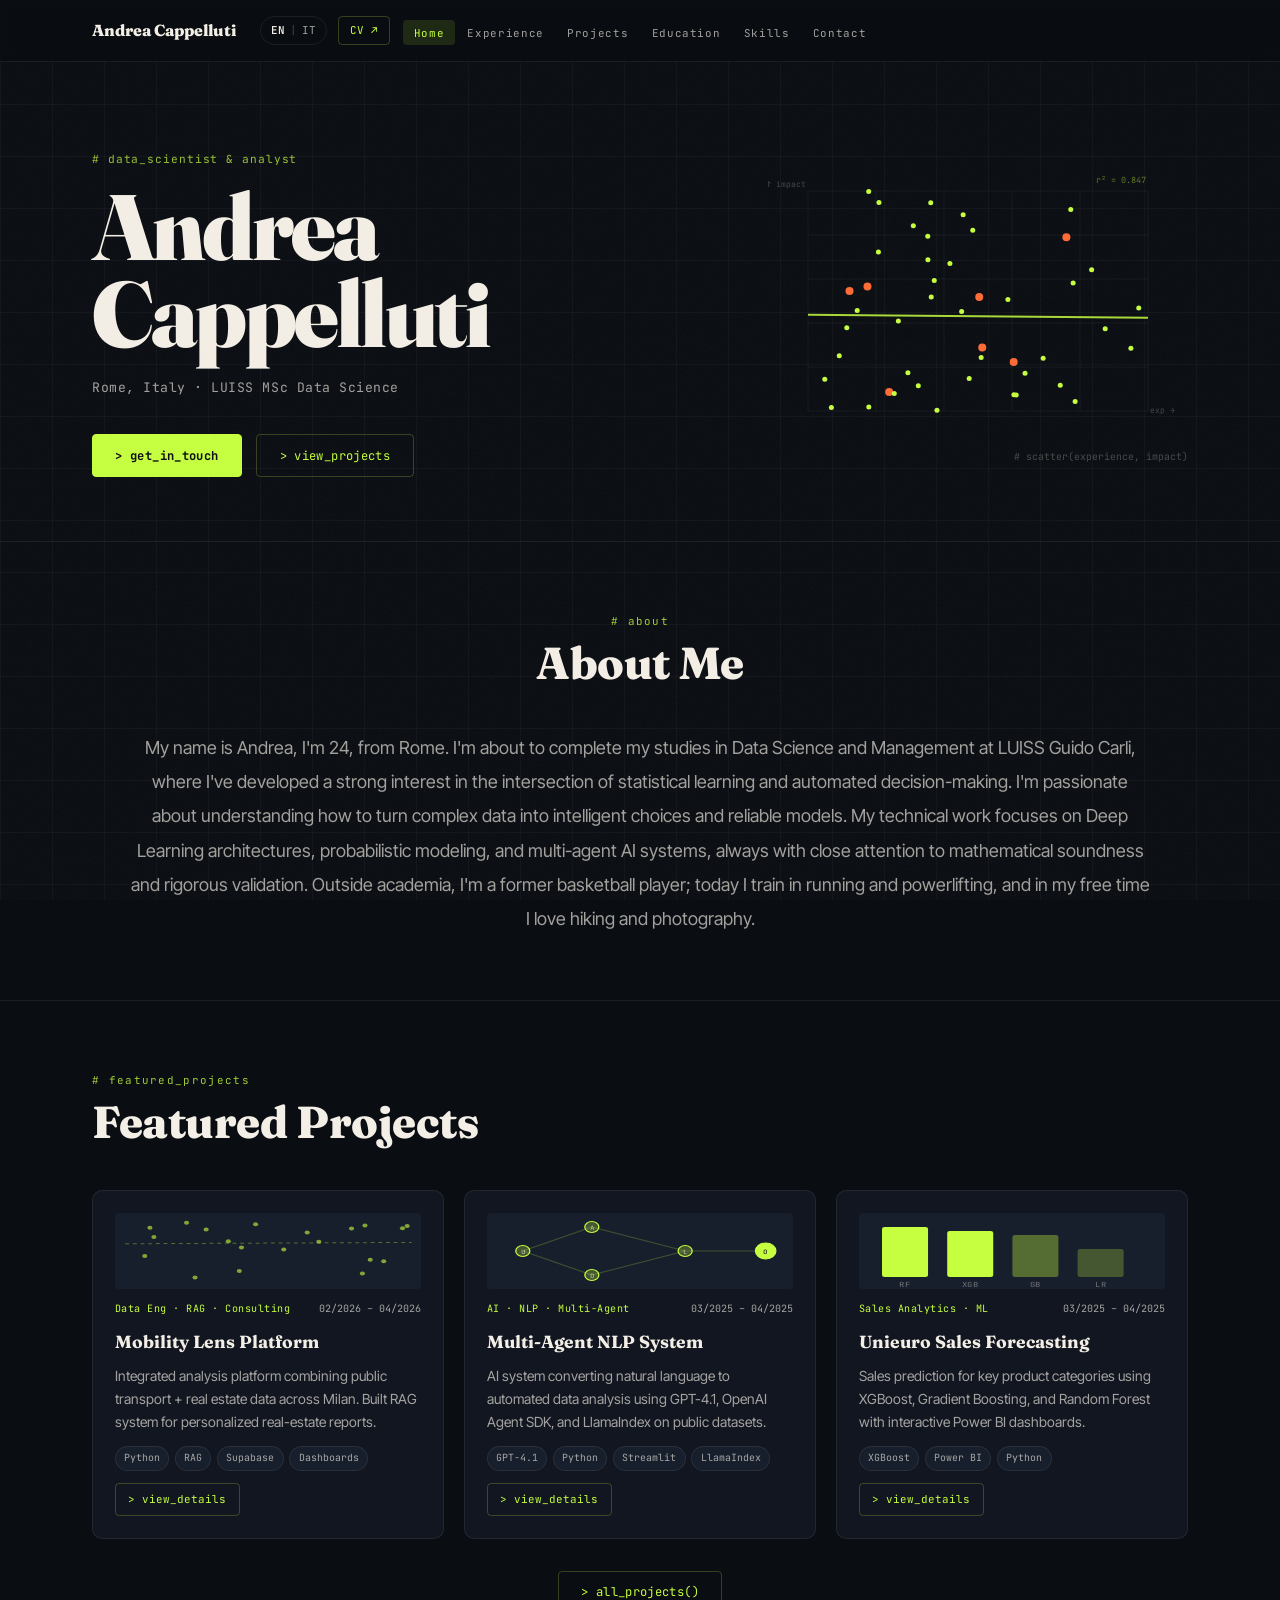
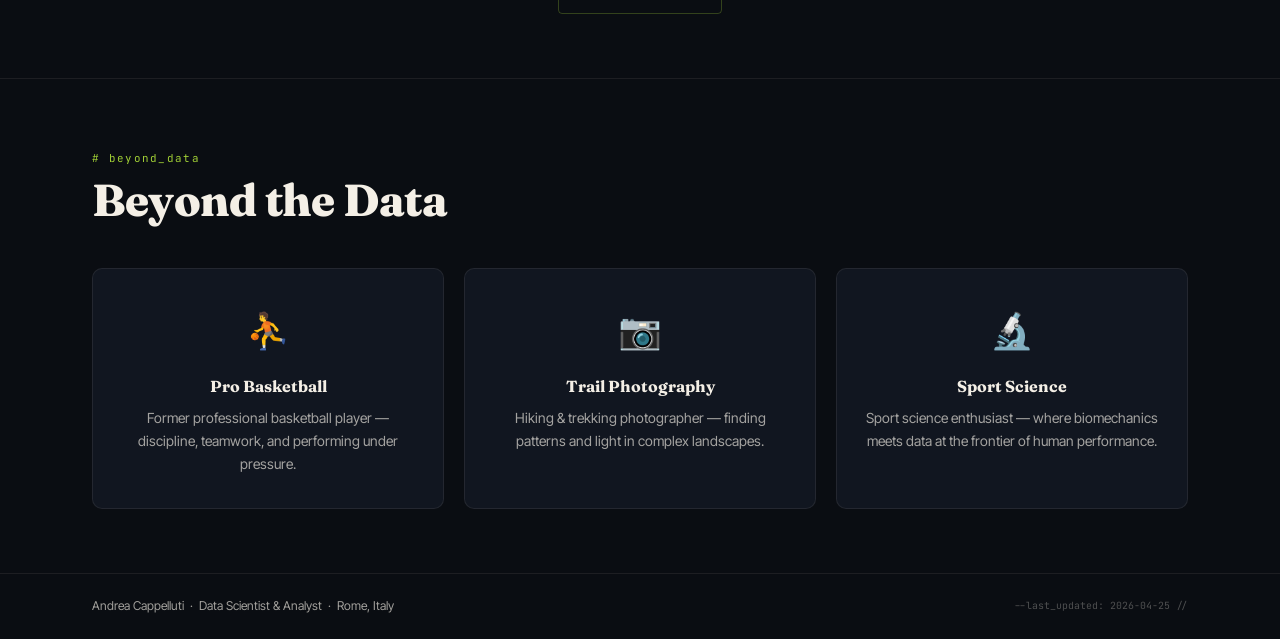
==== commit ae645f60: "Add files via upload" ====
--- a/index.html
+++ b/index.html
@@ -17,16 +17,6 @@
         <a href="#home" class="nav__brand" data-page="home">
             <span class="nav__brand-name">Andrea Cappelluti</span>
         </a>
-        <div class="nav__menu" id="nav-menu">
-            <ul class="nav__list">
-                <li><a href="#home"       class="nav__link active" data-page="home"       data-i18n="nav.home">Home</a></li>
-                <li><a href="#experience" class="nav__link"        data-page="experience" data-i18n="nav.experience">Experience</a></li>
-                <li><a href="#projects"   class="nav__link"        data-page="projects"   data-i18n="nav.projects">Projects</a></li>
-                <li><a href="#education"  class="nav__link"        data-page="education"  data-i18n="nav.education">Education</a></li>
-                <li><a href="#skills"     class="nav__link"        data-page="skills"     data-i18n="nav.skills">Skills</a></li>
-                <li><a href="#contact"    class="nav__link"        data-page="contact"    data-i18n="nav.contact">Contact</a></li>
-            </ul>
-        </div>
         <div class="nav__actions">
             <button class="lang-toggle" id="lang-toggle" aria-label="Switch language">
                 <span id="lang-current">EN</span><span class="lang-sep">|</span><span id="lang-other">IT</span>
@@ -38,6 +28,17 @@
         </button>
     </nav>
 </header>
+
+<div class="nav__menu" id="nav-menu">
+    <ul class="nav__list">
+        <li><a href="#home"       class="nav__link active" data-page="home"       data-i18n="nav.home">Home</a></li>
+        <li><a href="#experience" class="nav__link"        data-page="experience" data-i18n="nav.experience">Experience</a></li>
+        <li><a href="#projects"   class="nav__link"        data-page="projects"   data-i18n="nav.projects">Projects</a></li>
+        <li><a href="#education"  class="nav__link"        data-page="education"  data-i18n="nav.education">Education</a></li>
+        <li><a href="#skills"     class="nav__link"        data-page="skills"     data-i18n="nav.skills">Skills</a></li>
+        <li><a href="#contact"    class="nav__link"        data-page="contact"    data-i18n="nav.contact">Contact</a></li>
+    </ul>
+</div>
 
 <main class="main">
 
--- a/style.css
+++ b/style.css
@@ -124,8 +124,17 @@
 }
 .nav__brand:hover .nav__brand-name { color: var(--accent); }
 
-.nav__menu { flex: 1; display: flex; justify-content: center; }
-.nav__list { display: flex; gap: .15rem; }
+.nav__menu {
+  position: fixed;
+  top: 0; left: 0; right: 0;
+  height: var(--nav-h);
+  display: flex;
+  align-items: center;
+  justify-content: center;
+  z-index: 101;
+  pointer-events: none;
+}
+.nav__list { display: flex; gap: .15rem; pointer-events: auto; }
 .nav__link {
   font-family: var(--ff-mono);
   font-size: .68rem;
@@ -721,14 +730,19 @@
 @media (max-width: 768px) {
   .nav__menu {
     position: fixed;
-    inset: var(--nav-h) 0 0 0;
-    background: rgba(10,13,18,.97);
+    top: var(--nav-h); left: 0; right: 0; bottom: 0;
+    height: auto;
+    background: rgb(10,13,18);
+    backdrop-filter: blur(20px);
+    -webkit-backdrop-filter: blur(20px);
     flex-direction: column;
+    align-items: flex-start;
     justify-content: flex-start;
     padding: 2rem;
     transform: translateX(100%);
     transition: transform var(--ease);
-    z-index: 99;
+    z-index: 1001;
+    pointer-events: auto;
   }
   .nav__menu.open { transform: translateX(0); }
   .nav__list { flex-direction: column; gap: .35rem; }
